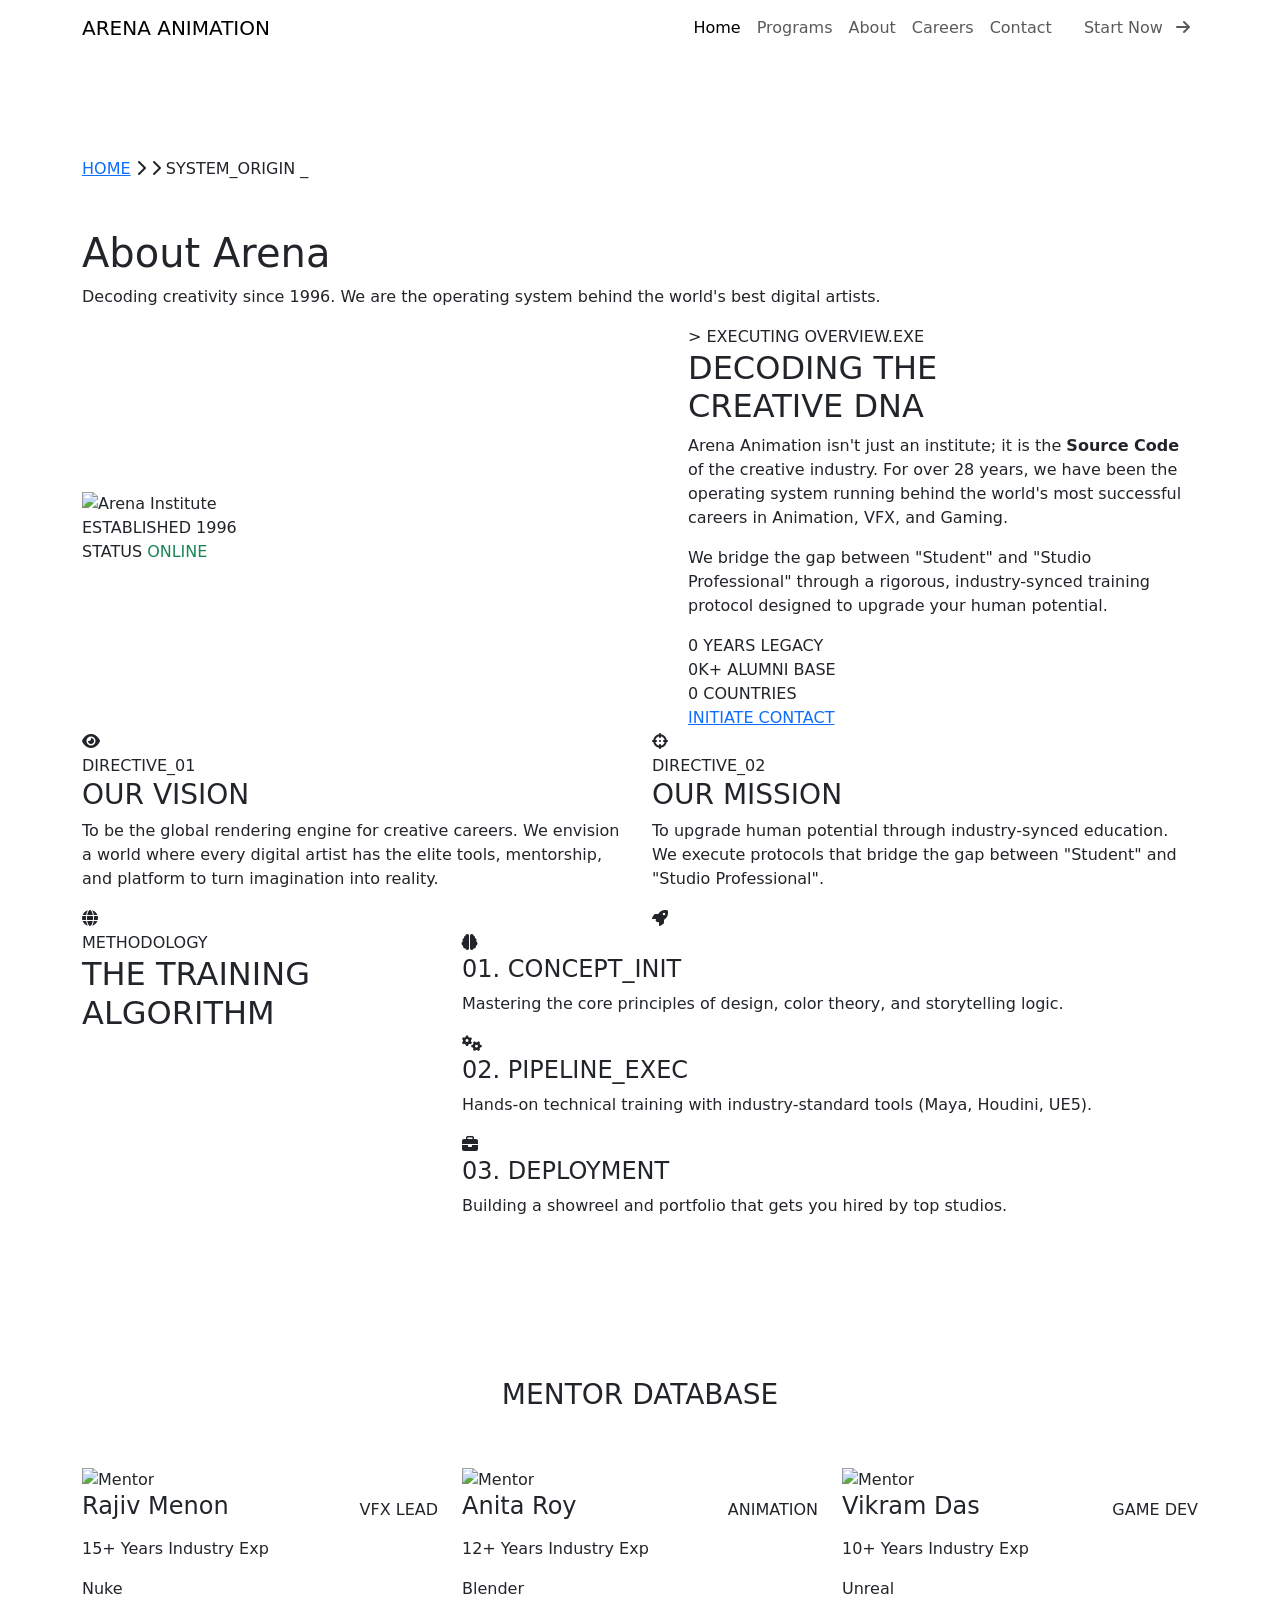
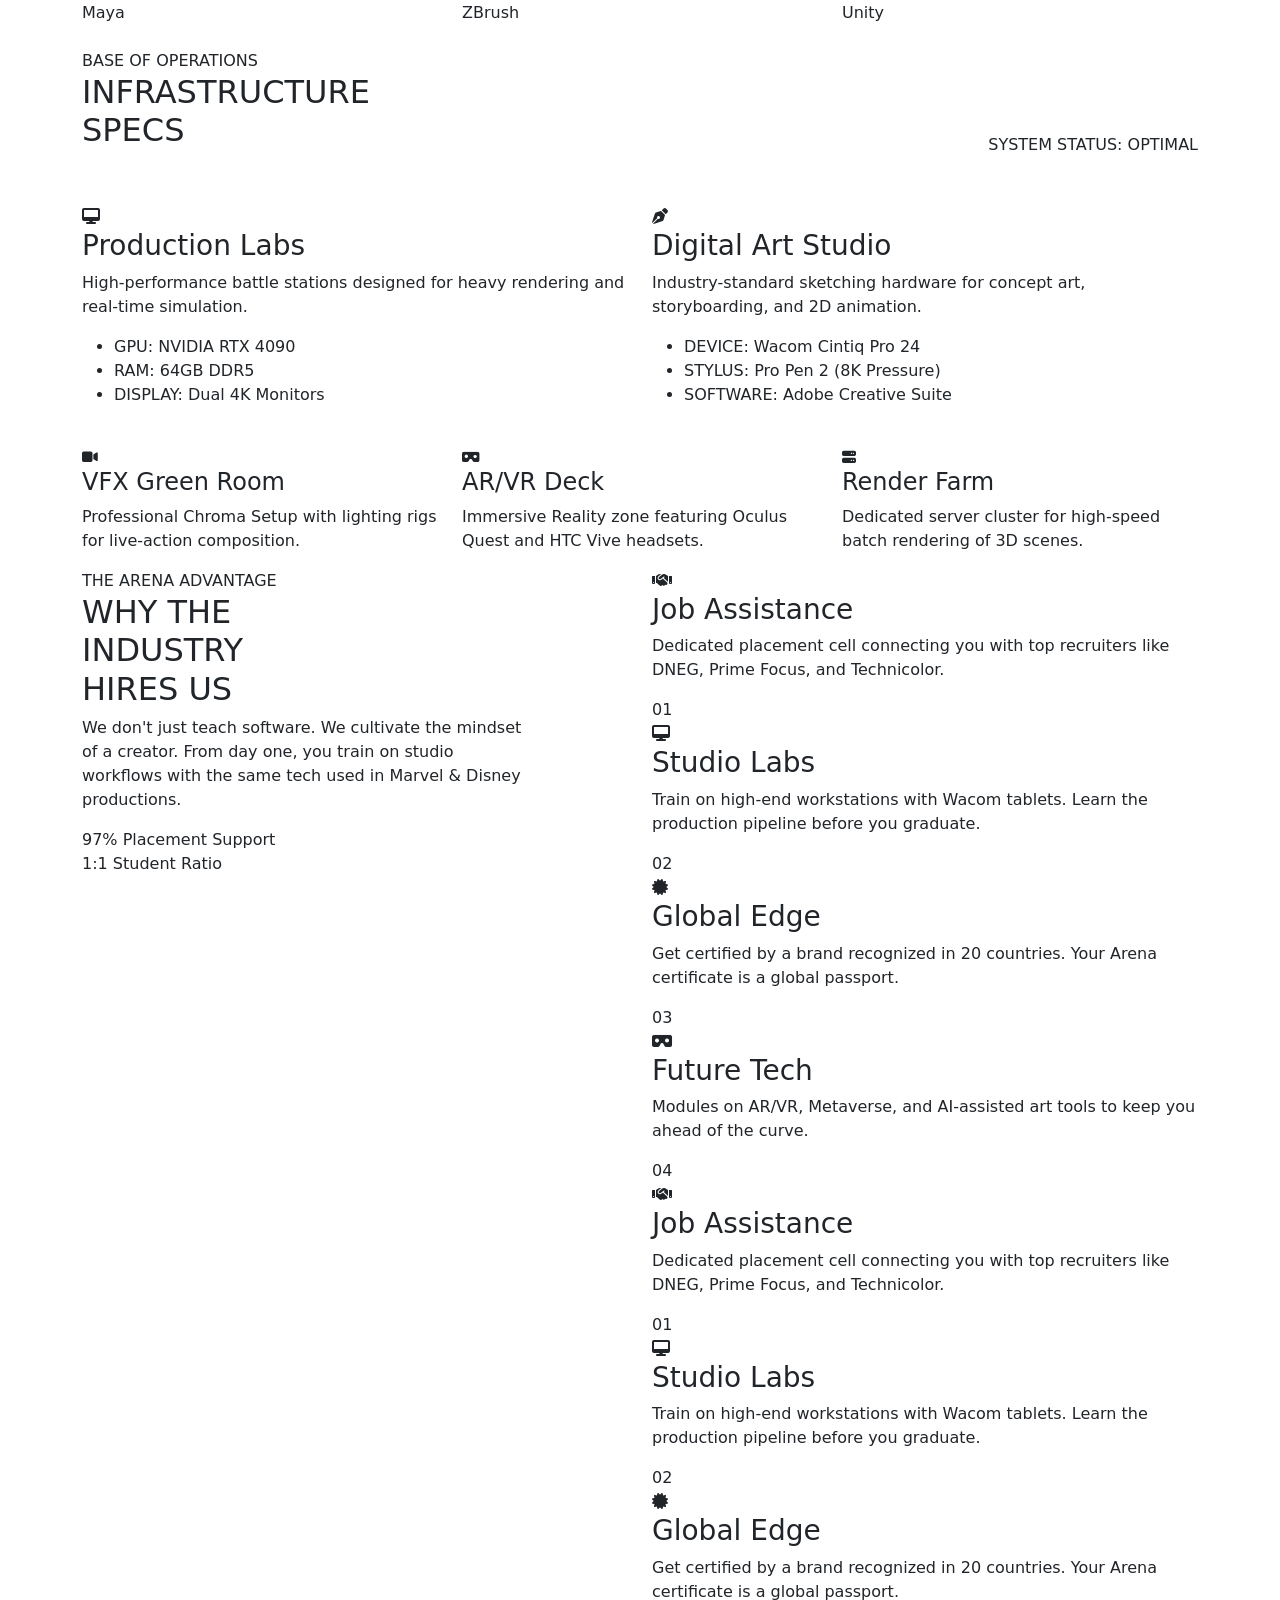
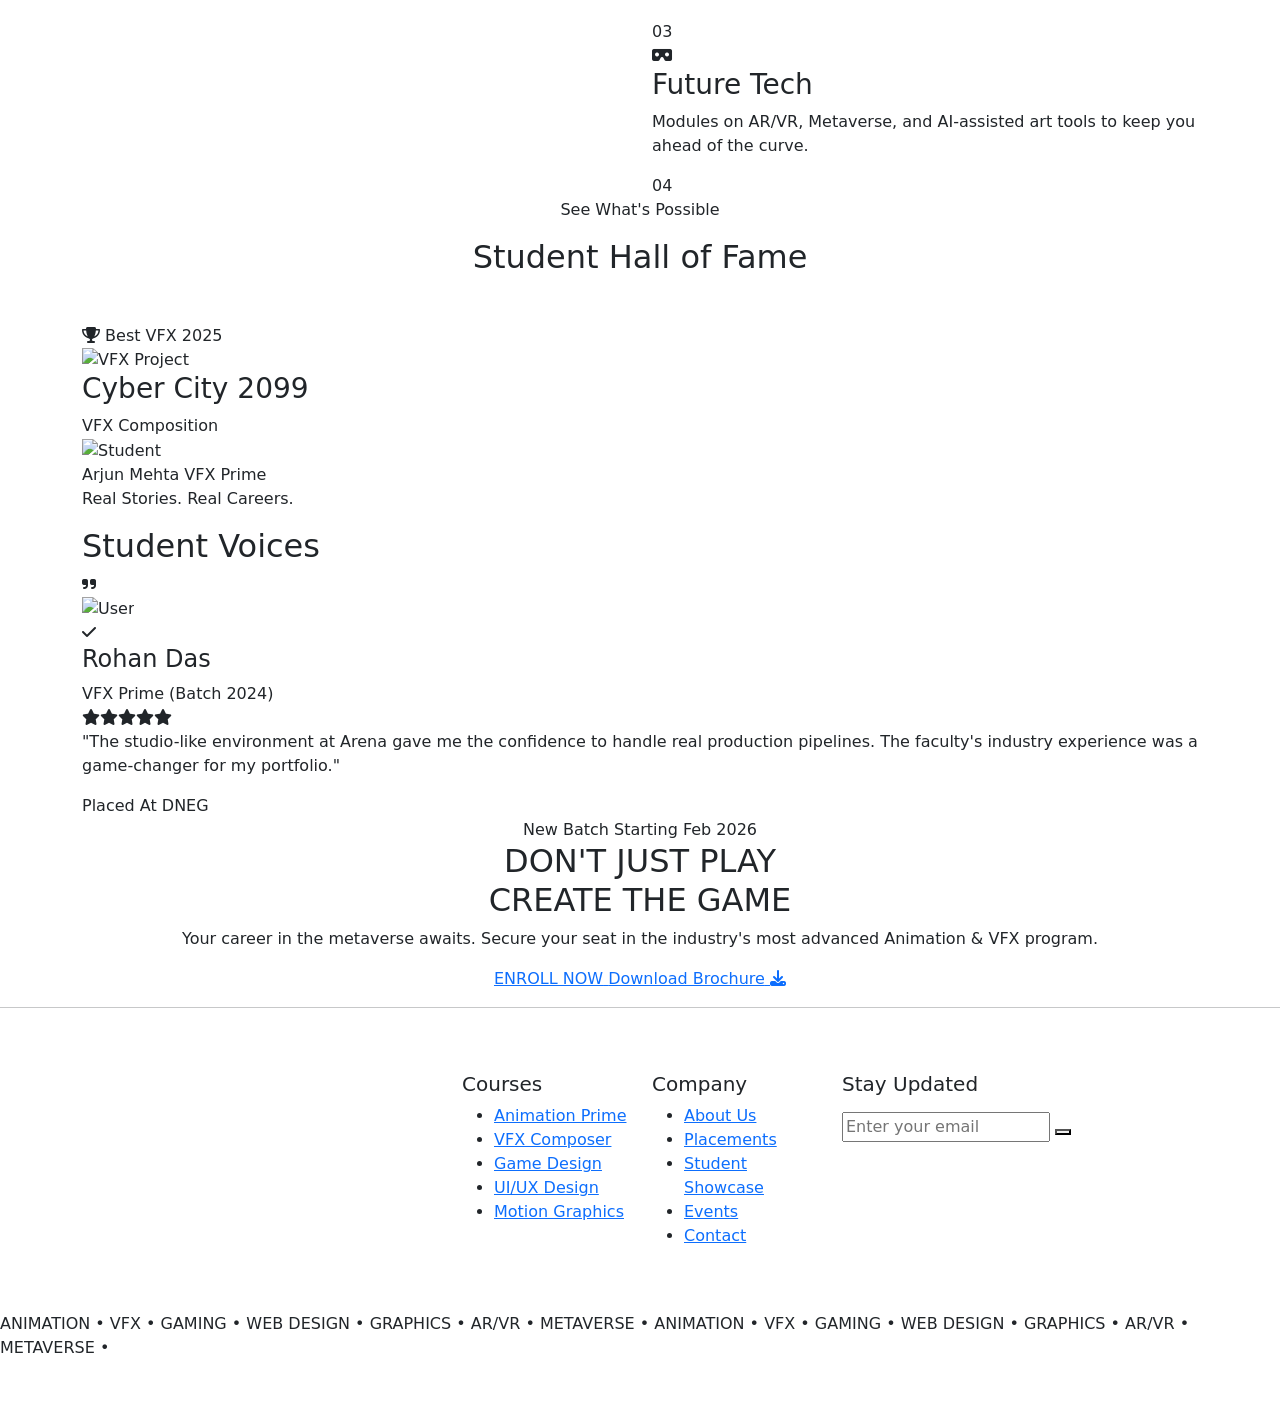
==== about.html @ ad6d91e4 "Initial commit" ====
<!DOCTYPE html>
<html lang="en">

<head>
    <meta charset="UTF-8">
    <meta name="viewport" content="width=device-width, initial-scale=1.0">
    <meta name="description"
        content="Arena Animation - Leading Institute for Animation, VFX, Gaming, Web & Graphics Designing. Transform your creative passion into a successful career.">
    <title>Arena Animation | Enter The Creative Universe</title>

    <!-- Fonts -->
    <link rel="preconnect" href="https://fonts.googleapis.com">
    <link rel="preconnect" href="https://fonts.gstatic.com" crossorigin>
    <link
        href="https://fonts.googleapis.com/css2?family=Orbitron:wght@400;500;600;700;800;900&family=Rajdhani:wght@300;400;500;600;700&display=swap"
        rel="stylesheet">

    <!-- Bootstrap CSS -->
    <link href="https://cdn.jsdelivr.net/npm/bootstrap@5.3.0/dist/css/bootstrap.min.css" rel="stylesheet">

    <!-- Font Awesome -->
    <link rel="stylesheet" href="https://cdnjs.cloudflare.com/ajax/libs/font-awesome/6.4.0/css/all.min.css">

    <!-- Swiper CSS -->
    <link rel="stylesheet" href="https://cdn.jsdelivr.net/npm/swiper@11/swiper-bundle.min.css">

    <!-- Remix Icons -->
    <link href="https://cdn.jsdelivr.net/npm/remixicon@3.5.0/fonts/remixicon.css" rel="stylesheet">

    <!-- Custom CSS -->
    <link rel="stylesheet" href="style.css">
</head>

<body>
    <!-- Custom Cursor -->
    <div class="custom-cursor"></div>
    <div class="cursor-dot"></div>

    <!-- Visual Effects Overlays -->
    <div class="scanlines"></div>
    <div class="vignette"></div>
    <div class="particle-blur-overlay-3"></div>

    <!-- Particle Canvas -->
    <canvas id="particleCanvas"></canvas>

    <!-- Navigation -->
    <nav class="navbar navbar-expand-lg fixed-top">
        <div class="container">
            <a class="navbar-brand d-flex align-items-center" href="#">
                <div class="logo-container">
                    <span class="logo-text">ARENA</span>
                    <span class="logo-accent">ANIMATION</span>
                </div>
            </a>

            <button class="navbar-toggler" type="button" data-bs-toggle="collapse" data-bs-target="#navbarNav"
                aria-controls="navbarNav" aria-expanded="false" aria-label="Toggle navigation">
                <span class="toggler-icon"></span>
            </button>

            <div class="collapse navbar-collapse justify-content-end" id="navbarNav">
                <ul class="navbar-nav align-items-center">
                    <li class="nav-item">
                        <a class="nav-link active" href="#home">Home</a>
                    </li>
                    <li class="nav-item">
                        <a class="nav-link" href="#programs">Programs</a>
                    </li>
                    <li class="nav-item">
                        <a class="nav-link" href="#about">About</a>
                    </li>
                    <li class="nav-item">
                        <a class="nav-link" href="#careers">Careers</a>
                    </li>
                    <li class="nav-item">
                        <a class="nav-link" href="#contact">Contact</a>
                    </li>
                    <li class="nav-item ms-lg-3">
                        <a class="nav-link btn-nav-cta" href="#enroll">
                            <span>Start Now</span>
                            <i class="fas fa-arrow-right ms-2"></i>
                        </a>
                    </li>
                </ul>
            </div>
        </div>
    </nav>

    <!-- Breadcrumb -->
    <section class="cyber-page-header">
        <div class="header-aurora-bg"></div>
        <div class="header-grid-overlay"></div>
        <div class="container position-relative z-2">
            <div class="cyber-breadcrumb mb-5">
                <a href="index.html" class="cb-link">HOME</a>
                <span class="cb-separator"><i class="fas fa-chevron-right"></i></span>
                <span class="cb-separator"><i class="fas fa-chevron-right"></i></span>
                <span class="cb-current">SYSTEM_ORIGIN</span>
                <span class="cb-cursor">_</span>
            </div>
            <h1 class="header-title">About <span class="highlight-glitch" data-text="Arena">Arena</span></h1>
            <p class="header-subtitle">Decoding creativity since 1996. We are the <span class="text-cyan">operating
                    system</span> behind the world's best digital artists.</p>
        </div>
    </section>

    <!-- Overview Section -->
    <section id="about" class="overview-section">
        <div class="overview-bg-grid"></div>

        <div class="container position-relative z-2">
            <div class="row align-items-center">

                <div class="col-lg-6 mb-5 mb-lg-0">
                    <div class="holo-frame">
                        <div class="holo-corner tl"></div>
                        <div class="holo-corner tr"></div>
                        <div class="holo-corner bl"></div>
                        <div class="holo-corner br"></div>

                        <div class="holo-image-container">
                            <img src="https://images.unsplash.com/photo-1516321318423-f06f85e504b3?q=80&w=1000&auto=format&fit=crop"
                                alt="Arena Institute" class="holo-img">
                            <div class="scan-line"></div>
                            <div class="holo-overlay"></div>
                        </div>

                        <div class="data-box float-1">
                            <span class="data-label">ESTABLISHED</span>
                            <span class="data-value">1996</span>
                        </div>
                        <div class="data-box float-2">
                            <span class="data-label">STATUS</span>
                            <span class="data-value text-success">ONLINE</span>
                        </div>
                    </div>
                </div>

                <div class="col-lg-6 ps-lg-5">
                    <div class="overview-content animate-on-scroll">
                        <div class="console-header">
                            <span class="sys-cmd">> EXECUTING OVERVIEW.EXE</span>
                        </div>

                        <h2 class="overview-title">
                            DECODING THE <br>
                            <span class="glitch-text-static" data-text="CREATIVE DNA">CREATIVE DNA</span>
                        </h2>

                        <p class="overview-text">
                            Arena Animation isn't just an institute; it is the <strong>Source Code</strong> of the
                            creative industry. For over 28 years, we have been the operating system running behind the
                            world's most successful careers in Animation, VFX, and Gaming.
                        </p>

                        <p class="overview-text">
                            We bridge the gap between "Student" and "Studio Professional" through a rigorous,
                            industry-synced training protocol designed to upgrade your human potential.
                        </p>

                        <div class="overview-stats">
                            <div class="stat-unit">
                                <span class="stat-num" data-val="28">0</span>
                                <span class="stat-desc">YEARS LEGACY</span>
                            </div>
                            <div class="stat-unit">
                                <span class="stat-num" data-val="450">0</span><span class="stat-k">K+</span>
                                <span class="stat-desc">ALUMNI BASE</span>
                            </div>
                            <div class="stat-unit">
                                <span class="stat-num" data-val="20">0</span>
                                <span class="stat-desc">COUNTRIES</span>
                            </div>
                        </div>

                        <a href="#contact" class="btn-cyber">
                            <span>INITIATE CONTACT</span>
                            <div class="btn-glitch-layer"></div>
                        </a>
                    </div>
                </div>

            </div>
        </div>
    </section>

    <!-- Vision Section -->
    <section class="vm-section">
        <div class="vm-bg-grid"></div>
        <div class="vm-glow-orb"></div>

        <div class="container position-relative z-2">
            <div class="row g-4 justify-content-center">
                
                <div class="col-lg-6">
                    <div class="vm-card vision-card animate-on-scroll">
                        <div class="card-tech-border"></div>
                        <div class="card-corner tl"></div><div class="card-corner tr"></div>
                        <div class="card-corner bl"></div><div class="card-corner br"></div>
                        
                        <div class="vm-icon-box">
                            <i class="fas fa-eye"></i>
                        </div>
                        
                        <div class="vm-content">
                            <span class="vm-tag">DIRECTIVE_01</span>
                            <h3 class="vm-title">OUR VISION</h3>
                            <p class="vm-desc">
                                To be the <span class="text-cyan">global rendering engine</span> for creative careers. We envision a world where every digital artist has the elite tools, mentorship, and platform to turn imagination into reality.
                            </p>
                            <div class="vm-meter">
                                <div class="meter-fill cyan-fill" style="width: 100%"></div>
                            </div>
                        </div>

                        <i class="fas fa-globe vm-bg-icon"></i>
                    </div>
                </div>

                <div class="col-lg-6">
                    <div class="vm-card mission-card animate-on-scroll" style="transition-delay: 0.2s;">
                        <div class="card-tech-border"></div>
                        <div class="card-corner tl"></div><div class="card-corner tr"></div>
                        <div class="card-corner bl"></div><div class="card-corner br"></div>

                        <div class="vm-icon-box">
                            <i class="fas fa-crosshairs"></i>
                        </div>

                        <div class="vm-content">
                            <span class="vm-tag">DIRECTIVE_02</span>
                            <h3 class="vm-title">OUR MISSION</h3>
                            <p class="vm-desc">
                                To upgrade human potential through industry-synced education. We execute protocols that bridge the gap between <span class="text-red">"Student"</span> and <span class="text-red">"Studio Professional"</span>.
                            </p>
                            <div class="vm-meter">
                                <div class="meter-fill red-fill" style="width: 100%"></div>
                            </div>
                        </div>

                        <i class="fas fa-rocket vm-bg-icon"></i>
                    </div>
                </div>

            </div>
        </div>
    </section>

    <!-- Faculty Section -->
    <section class="faculty-section">
        <div class="container">
            
            <div class="row mb-5 pb-5 border-bottom-tech">
                <div class="col-lg-4 mb-4 mb-lg-0">
                    <span class="section-tag">METHODOLOGY</span>
                    <h2 class="faculty-title">THE TRAINING <br> <span class="text-yellow">ALGORITHM</span></h2>
                    <p class="text-white-50 mt-3">
                        We don't rely on standard textbooks. We simulate a live studio environment. Our "trinity" protocol ensures you graduate not just as a student, but as a production-ready professional.
                    </p>
                </div>
                
                <div class="col-lg-8">
                    <div class="training-pipeline">
                        <div class="pipeline-step animate-on-scroll">
                            <div class="step-icon"><i class="fas fa-brain"></i></div>
                            <div class="step-content">
                                <h4>01. CONCEPT_INIT</h4>
                                <p>Mastering the core principles of design, color theory, and storytelling logic.</p>
                            </div>
                        </div>
                        <div class="pipeline-connector"></div>
                        
                        <div class="pipeline-step animate-on-scroll" style="transition-delay: 0.1s;">
                            <div class="step-icon"><i class="fas fa-cogs"></i></div>
                            <div class="step-content">
                                <h4>02. PIPELINE_EXEC</h4>
                                <p>Hands-on technical training with industry-standard tools (Maya, Houdini, UE5).</p>
                            </div>
                        </div>
                        <div class="pipeline-connector"></div>

                        <div class="pipeline-step animate-on-scroll" style="transition-delay: 0.2s;">
                            <div class="step-icon"><i class="fas fa-briefcase"></i></div>
                            <div class="step-content">
                                <h4>03. DEPLOYMENT</h4>
                                <p>Building a showreel and portfolio that gets you hired by top studios.</p>
                            </div>
                        </div>
                    </div>
                </div>
            </div>

            <div class="row pt-5">
                <div class="col-12 text-center mb-5">
                    <h3 class="faculty-subtitle">MENTOR <span class="text-cyan">DATABASE</span></h3>
                </div>

                <div class="col-md-6 col-lg-4 mb-4">
                    <div class="mentor-card animate-on-scroll">
                        <div class="mentor-visual">
                            <img src="https://randomuser.me/api/portraits/men/32.jpg" alt="Mentor" class="mentor-img">
                            <div class="mentor-overlay"></div>
                        </div>
                        <div class="mentor-data">
                            <div class="d-flex justify-content-between align-items-center mb-2">
                                <h4 class="mentor-name">Rajiv Menon</h4>
                                <span class="mentor-class">VFX LEAD</span>
                            </div>
                            <p class="mentor-exp">15+ Years Industry Exp</p>
                            
                            <div class="skill-row">
                                <span>Nuke</span>
                                <div class="skill-bar"><div class="fill" style="width: 95%"></div></div>
                            </div>
                            <div class="skill-row">
                                <span>Maya</span>
                                <div class="skill-bar"><div class="fill" style="width: 85%"></div></div>
                            </div>
                        </div>
                    </div>
                </div>

                <div class="col-md-6 col-lg-4 mb-4">
                    <div class="mentor-card animate-on-scroll" style="transition-delay: 0.1s;">
                        <div class="mentor-visual">
                            <img src="https://randomuser.me/api/portraits/women/44.jpg" alt="Mentor" class="mentor-img">
                            <div class="mentor-overlay"></div>
                        </div>
                        <div class="mentor-data">
                            <div class="d-flex justify-content-between align-items-center mb-2">
                                <h4 class="mentor-name">Anita Roy</h4>
                                <span class="mentor-class">ANIMATION</span>
                            </div>
                            <p class="mentor-exp">12+ Years Industry Exp</p>
                            
                            <div class="skill-row">
                                <span>Blender</span>
                                <div class="skill-bar"><div class="fill" style="width: 90%"></div></div>
                            </div>
                            <div class="skill-row">
                                <span>ZBrush</span>
                                <div class="skill-bar"><div class="fill" style="width: 80%"></div></div>
                            </div>
                        </div>
                    </div>
                </div>

                <div class="col-md-6 col-lg-4 mb-4">
                    <div class="mentor-card animate-on-scroll" style="transition-delay: 0.2s;">
                        <div class="mentor-visual">
                            <img src="https://randomuser.me/api/portraits/men/86.jpg" alt="Mentor" class="mentor-img">
                            <div class="mentor-overlay"></div>
                        </div>
                        <div class="mentor-data">
                            <div class="d-flex justify-content-between align-items-center mb-2">
                                <h4 class="mentor-name">Vikram Das</h4>
                                <span class="mentor-class">GAME DEV</span>
                            </div>
                            <p class="mentor-exp">10+ Years Industry Exp</p>
                            
                            <div class="skill-row">
                                <span>Unreal</span>
                                <div class="skill-bar"><div class="fill" style="width: 92%"></div></div>
                            </div>
                            <div class="skill-row">
                                <span>Unity</span>
                                <div class="skill-bar"><div class="fill" style="width: 88%"></div></div>
                            </div>
                        </div>
                    </div>
                </div>

            </div>
        </div>
    </section>

    <!-- Infrastructure -->
    <section id="infrastructure" class="infra-section">
        <div class="infra-bg-pattern"></div>
        <div class="infra-overlay-gradient"></div>

        <div class="container position-relative z-2">
            
            <div class="row mb-5 align-items-end">
                <div class="col-lg-8">
                    <span class="section-tag">BASE OF OPERATIONS</span>
                    <h2 class="infra-title">
                        INFRASTRUCTURE <br>
                        <span class="text-stroke-cyan">SPECS</span>
                    </h2>
                </div>
                <div class="col-lg-4 text-lg-end">
                    <div class="system-status">
                        <span class="blink-dot"></span>
                        <span class="status-text">SYSTEM STATUS: <span class="text-cyan">OPTIMAL</span></span>
                    </div>
                </div>
            </div>

            <div class="row g-4">
                
                <div class="col-lg-6">
                    <div class="infra-card wide animate-on-scroll">
                        <div class="card-bg-img" style="background-image: url('https://images.unsplash.com/photo-1542751371-adc38448a05e?q=80&w=1000&auto=format&fit=crop');"></div>
                        <div class="infra-content">
                            <div class="icon-hex">
                                <i class="fas fa-desktop"></i>
                            </div>
                            <h3>Production Labs</h3>
                            <p>High-performance battle stations designed for heavy rendering and real-time simulation.</p>
                            
                            <ul class="specs-list">
                                <li><span class="spec-label">GPU:</span> <span class="spec-val">NVIDIA RTX 4090</span></li>
                                <li><span class="spec-label">RAM:</span> <span class="spec-val">64GB DDR5</span></li>
                                <li><span class="spec-label">DISPLAY:</span> <span class="spec-val">Dual 4K Monitors</span></li>
                            </ul>
                        </div>
                        <div class="tech-corner tr"></div>
                        <div class="tech-corner bl"></div>
                    </div>
                </div>

                <div class="col-lg-6">
                    <div class="infra-card wide animate-on-scroll" style="transition-delay: 0.1s;">
                        <div class="card-bg-img" style="background-image: url('https://images.unsplash.com/photo-1563089145-599997674d42?q=80&w=1000&auto=format&fit=crop');"></div>
                        <div class="infra-content">
                            <div class="icon-hex">
                                <i class="fas fa-pen-nib"></i>
                            </div>
                            <h3>Digital Art Studio</h3>
                            <p>Industry-standard sketching hardware for concept art, storyboarding, and 2D animation.</p>
                            
                            <ul class="specs-list">
                                <li><span class="spec-label">DEVICE:</span> <span class="spec-val">Wacom Cintiq Pro 24</span></li>
                                <li><span class="spec-label">STYLUS:</span> <span class="spec-val">Pro Pen 2 (8K Pressure)</span></li>
                                <li><span class="spec-label">SOFTWARE:</span> <span class="spec-val">Adobe Creative Suite</span></li>
                            </ul>
                        </div>
                        <div class="tech-corner tr"></div>
                        <div class="tech-corner bl"></div>
                    </div>
                </div>

                <div class="col-md-4">
                    <div class="infra-card tall animate-on-scroll" style="transition-delay: 0.2s;">
                        <div class="card-bg-img" style="background-image: url('https://images.unsplash.com/photo-1593642702821-c8da6771f0c6?q=80&w=1000&auto=format&fit=crop');"></div>
                        <div class="infra-content">
                            <div class="icon-hex small">
                                <i class="fas fa-video"></i>
                            </div>
                            <h4>VFX Green Room</h4>
                            <p class="small-desc">Professional Chroma Setup with lighting rigs for live-action composition.</p>
                        </div>
                        <div class="hover-scanline"></div>
                    </div>
                </div>

                <div class="col-md-4">
                    <div class="infra-card tall animate-on-scroll" style="transition-delay: 0.3s;">
                        <div class="card-bg-img" style="background-image: url('https://images.unsplash.com/photo-1626379953822-baec19c3accd?q=80&w=1000&auto=format&fit=crop');"></div>
                        <div class="infra-content">
                            <div class="icon-hex small">
                                <i class="fas fa-vr-cardboard"></i>
                            </div>
                            <h4>AR/VR Deck</h4>
                            <p class="small-desc">Immersive Reality zone featuring Oculus Quest and HTC Vive headsets.</p>
                        </div>
                        <div class="hover-scanline"></div>
                    </div>
                </div>

                <div class="col-md-4">
                    <div class="infra-card tall animate-on-scroll" style="transition-delay: 0.4s;">
                        <div class="card-bg-img" style="background-image: url('https://images.unsplash.com/photo-1558494949-efc5e66cdc2f?q=80&w=1000&auto=format&fit=crop');"></div>
                        <div class="infra-content">
                            <div class="icon-hex small">
                                <i class="fas fa-server"></i>
                            </div>
                            <h4>Render Farm</h4>
                            <p class="small-desc">Dedicated server cluster for high-speed batch rendering of 3D scenes.</p>
                        </div>
                        <div class="hover-scanline"></div>
                    </div>
                </div>

            </div>
        </div>
    </section>

    <!-- Why Choose area Section -->
    <section id="why-us" class="why-section">
        <div class="why-bg-glow"></div>

        <div class="container">
            <div class="row">

                <div class="col-lg-5 col-md-12 relative-wrapper">
                    <div class="animate-on-scroll">
                        <div class="section-tag-wrapper">
                            <span class="section-tag-line"></span>
                            <span class="section-tag-text">THE ARENA ADVANTAGE</span>
                        </div>

                        <h2 class="why-title">
                            WHY THE <br>
                            <span class="gradient-text">INDUSTRY</span> <br>
                            HIRES US
                        </h2>

                        <p class="why-desc">
                            We don't just teach software. We cultivate the mindset of a creator.
                            From day one, you train on studio workflows with the same tech used in
                            <span class="highlight-text">Marvel</span> & <span class="highlight-text">Disney</span>
                            productions.
                        </p>

                        <div class="why-stats">
                            <div class="mini-stat">
                                <span class="ms-num">97%</span>
                                <span class="ms-label">Placement Support</span>
                            </div>
                            <div class="mini-stat">
                                <span class="ms-num">1:1</span>
                                <span class="ms-label">Student Ratio</span>
                            </div>
                        </div>
                    </div>
                </div>

                <div class="col-lg-6 offset-lg-1 col-md-12">
                    <div class="features-grid">

                        <div class="feature-card animate-on-scroll">
                            <div class="card-glow-effect"></div>
                            <div class="card-border-line"></div>
                            <div class="f-card-content">
                                <div class="f-icon-box">
                                    <i class="fas fa-handshake"></i>
                                </div>
                                <div class="f-text">
                                    <h3>Job Assistance</h3>
                                    <p>Dedicated placement cell connecting you with top recruiters like DNEG, Prime
                                        Focus, and Technicolor.</p>
                                </div>
                                <span class="f-number">01</span>
                            </div>
                        </div>

                        <div class="feature-card animate-on-scroll" style="transition-delay: 0.1s;">
                            <div class="card-glow-effect"></div>
                            <div class="card-border-line"></div>
                            <div class="f-card-content">
                                <div class="f-icon-box">
                                    <i class="fas fa-desktop"></i>
                                </div>
                                <div class="f-text">
                                    <h3>Studio Labs</h3>
                                    <p>Train on high-end workstations with Wacom tablets. Learn the production pipeline
                                        before you graduate.</p>
                                </div>
                                <span class="f-number">02</span>
                            </div>
                        </div>

                        <div class="feature-card animate-on-scroll" style="transition-delay: 0.2s;">
                            <div class="card-glow-effect"></div>
                            <div class="card-border-line"></div>
                            <div class="f-card-content">
                                <div class="f-icon-box">
                                    <i class="fas fa-certificate"></i>
                                </div>
                                <div class="f-text">
                                    <h3>Global Edge</h3>
                                    <p>Get certified by a brand recognized in 20 countries. Your Arena certificate is a
                                        global passport.</p>
                                </div>
                                <span class="f-number">03</span>
                            </div>
                        </div>

                        <div class="feature-card animate-on-scroll" style="transition-delay: 0.3s;">
                            <div class="card-glow-effect"></div>
                            <div class="card-border-line"></div>
                            <div class="f-card-content">
                                <div class="f-icon-box">
                                    <i class="fas fa-vr-cardboard"></i>
                                </div>
                                <div class="f-text">
                                    <h3>Future Tech</h3>
                                    <p>Modules on AR/VR, Metaverse, and AI-assisted art tools to keep you ahead of the
                                        curve.</p>
                                </div>
                                <span class="f-number">04</span>
                            </div>
                        </div>
                        <div class="feature-card animate-on-scroll">
                            <div class="card-glow-effect"></div>
                            <div class="card-border-line"></div>
                            <div class="f-card-content">
                                <div class="f-icon-box">
                                    <i class="fas fa-handshake"></i>
                                </div>
                                <div class="f-text">
                                    <h3>Job Assistance</h3>
                                    <p>Dedicated placement cell connecting you with top recruiters like DNEG, Prime
                                        Focus, and Technicolor.</p>
                                </div>
                                <span class="f-number">01</span>
                            </div>
                        </div>

                        <div class="feature-card animate-on-scroll" style="transition-delay: 0.1s;">
                            <div class="card-glow-effect"></div>
                            <div class="card-border-line"></div>
                            <div class="f-card-content">
                                <div class="f-icon-box">
                                    <i class="fas fa-desktop"></i>
                                </div>
                                <div class="f-text">
                                    <h3>Studio Labs</h3>
                                    <p>Train on high-end workstations with Wacom tablets. Learn the production pipeline
                                        before you graduate.</p>
                                </div>
                                <span class="f-number">02</span>
                            </div>
                        </div>

                        <div class="feature-card animate-on-scroll" style="transition-delay: 0.2s;">
                            <div class="card-glow-effect"></div>
                            <div class="card-border-line"></div>
                            <div class="f-card-content">
                                <div class="f-icon-box">
                                    <i class="fas fa-certificate"></i>
                                </div>
                                <div class="f-text">
                                    <h3>Global Edge</h3>
                                    <p>Get certified by a brand recognized in 20 countries. Your Arena certificate is a
                                        global passport.</p>
                                </div>
                                <span class="f-number">03</span>
                            </div>
                        </div>

                        <div class="feature-card animate-on-scroll" style="transition-delay: 0.3s;">
                            <div class="card-glow-effect"></div>
                            <div class="card-border-line"></div>
                            <div class="f-card-content">
                                <div class="f-icon-box">
                                    <i class="fas fa-vr-cardboard"></i>
                                </div>
                                <div class="f-text">
                                    <h3>Future Tech</h3>
                                    <p>Modules on AR/VR, Metaverse, and AI-assisted art tools to keep you ahead of the
                                        curve.</p>
                                </div>
                                <span class="f-number">04</span>
                            </div>
                        </div>

                    </div>
                </div>

            </div>
        </div>
    </section>

    <!-- Student Showcase Section -->
    <section id="student-showcase" class="showcase-section">
        <div class="showcase-bg-grid"></div>

        <div class="container">
            
            <div class="section-header text-center mb-5">
                <p class="showcase-subtitle">See What's Possible</p>
                <h2 class="showcase-title">
                    Student <span class="highlight-stroke">Hall of Fame</span>
                </h2>
            </div>

            <div class="swiper showcase-swiper">
                <div class="swiper-wrapper">

                    <div class="swiper-slide">
                        <div class="work-card">
                            <div class="award-badge">
                                <i class="fas fa-trophy"></i>
                                <span>Best VFX 2025</span>
                            </div>
                            
                            <div class="work-image-box">
                                <img src="https://images.unsplash.com/photo-1535905557558-afc4877a26fc?q=80&w=1000&auto=format&fit=crop" alt="VFX Project">
                                <a href="#" class="view-btn-overlay"></a>
                            </div>

                            <div class="work-content">
                                <div>
                                    <h3 class="project-title">Cyber City 2099</h3>
                                    <span class="project-cat">VFX Composition</span>
                                </div>
                                <div class="student-info">
                                    <img src="https://randomuser.me/api/portraits/men/32.jpg" class="student-avatar" alt="Student">
                                    <div class="student-details">
                                        <span class="student-name">Arjun Mehta</span>
                                        <span class="student-course">VFX Prime</span>
                                    </div>
                                </div>
                            </div>
                        </div>
                    </div>

                    <div class="swiper-slide">
                        <div class="work-card">
                            <div class="award-badge cyan-badge">
                                <i class="fas fa-star"></i>
                                <span>Editor's Choice</span>
                            </div>
                            
                            <div class="work-image-box">
                                <img src="https://images.unsplash.com/photo-1616499370260-485b3e5ed653?q=80&w=1000&auto=format&fit=crop" alt="3D Character">
                                <a href="#" class="view-btn-overlay"></a>
                            </div>

                            <div class="work-content">
                                <div>
                                    <h3 class="project-title">Mecha Guardian</h3>
                                    <span class="project-cat" style="color: #00f0ff;">3D Character Design</span>
                                </div>
                                <div class="student-info">
                                    <img src="https://randomuser.me/api/portraits/women/44.jpg" class="student-avatar" alt="Student">
                                    <div class="student-details">
                                        <span class="student-name">Sarah Khan</span>
                                        <span class="student-course">Animation Prime</span>
                                    </div>
                                </div>
                            </div>
                        </div>
                    </div>

                    <div class="swiper-slide">
                        <div class="work-card">
                            <div class="award-badge purple-badge">
                                <i class="fas fa-gamepad"></i>
                                <span>Best Gameplay</span>
                            </div>

                            <div class="work-image-box">
                                <img src="https://images.unsplash.com/photo-1542751371-adc38448a05e?q=80&w=1000&auto=format&fit=crop" alt="Game Level">
                                <a href="#" class="view-btn-overlay"></a>
                            </div>

                            <div class="work-content">
                                <div>
                                    <h3 class="project-title">Lost Horizon</h3>
                                    <span class="project-cat" style="color: #8338ec;">Level Design (UE5)</span>
                                </div>
                                <div class="student-info">
                                    <img src="https://randomuser.me/api/portraits/women/65.jpg" class="student-avatar" alt="Student">
                                    <div class="student-details">
                                        <span class="student-name">Priya Singh</span>
                                        <span class="student-course">Gaming AR/VR</span>
                                    </div>
                                </div>
                            </div>
                        </div>
                    </div>
                    
                    <div class="swiper-slide">
                        <div class="work-card">
                            <div class="work-image-box">
                                <img src="https://images.unsplash.com/photo-1550745165-9bc0b252726f?q=80&w=1000&auto=format&fit=crop" alt="Motion Graphics">
                                <a href="#" class="view-btn-overlay"></a>
                            </div>

                            <div class="work-content">
                                <div>
                                    <h3 class="project-title">Retro Wave</h3>
                                    <span class="project-cat">Motion Graphics</span>
                                </div>
                                <div class="student-info">
                                    <img src="https://randomuser.me/api/portraits/men/86.jpg" class="student-avatar" alt="Student">
                                    <div class="student-details">
                                        <span class="student-name">Vikram Das</span>
                                        <span class="student-course">VFX Composer</span>
                                    </div>
                                </div>
                            </div>
                        </div>
                    </div>
                    <div class="swiper-slide">
                        <div class="work-card">
                            <div class="award-badge">
                                <i class="fas fa-trophy"></i>
                                <span>Best VFX 2025</span>
                            </div>
                            
                            <div class="work-image-box">
                                <img src="https://images.unsplash.com/photo-1535905557558-afc4877a26fc?q=80&w=1000&auto=format&fit=crop" alt="VFX Project">
                                <a href="#" class="view-btn-overlay"></a>
                            </div>

                            <div class="work-content">
                                <div>
                                    <h3 class="project-title">Cyber City 2099</h3>
                                    <span class="project-cat">VFX Composition</span>
                                </div>
                                <div class="student-info">
                                    <img src="https://randomuser.me/api/portraits/men/32.jpg" class="student-avatar" alt="Student">
                                    <div class="student-details">
                                        <span class="student-name">Arjun Mehta</span>
                                        <span class="student-course">VFX Prime</span>
                                    </div>
                                </div>
                            </div>
                        </div>
                    </div>

                    <div class="swiper-slide">
                        <div class="work-card">
                            <div class="award-badge cyan-badge">
                                <i class="fas fa-star"></i>
                                <span>Editor's Choice</span>
                            </div>
                            
                            <div class="work-image-box">
                                <img src="https://images.unsplash.com/photo-1616499370260-485b3e5ed653?q=80&w=1000&auto=format&fit=crop" alt="3D Character">
                                <a href="#" class="view-btn-overlay"></a>
                            </div>

                            <div class="work-content">
                                <div>
                                    <h3 class="project-title">Mecha Guardian</h3>
                                    <span class="project-cat" style="color: #00f0ff;">3D Character Design</span>
                                </div>
                                <div class="student-info">
                                    <img src="https://randomuser.me/api/portraits/women/44.jpg" class="student-avatar" alt="Student">
                                    <div class="student-details">
                                        <span class="student-name">Sarah Khan</span>
                                        <span class="student-course">Animation Prime</span>
                                    </div>
                                </div>
                            </div>
                        </div>
                    </div>

                    <div class="swiper-slide">
                        <div class="work-card">
                            <div class="award-badge purple-badge">
                                <i class="fas fa-gamepad"></i>
                                <span>Best Gameplay</span>
                            </div>

                            <div class="work-image-box">
                                <img src="https://images.unsplash.com/photo-1542751371-adc38448a05e?q=80&w=1000&auto=format&fit=crop" alt="Game Level">
                                <a href="#" class="view-btn-overlay"></a>
                            </div>

                            <div class="work-content">
                                <div>
                                    <h3 class="project-title">Lost Horizon</h3>
                                    <span class="project-cat" style="color: #8338ec;">Level Design (UE5)</span>
                                </div>
                                <div class="student-info">
                                    <img src="https://randomuser.me/api/portraits/women/65.jpg" class="student-avatar" alt="Student">
                                    <div class="student-details">
                                        <span class="student-name">Priya Singh</span>
                                        <span class="student-course">Gaming AR/VR</span>
                                    </div>
                                </div>
                            </div>
                        </div>
                    </div>
                    
                    <div class="swiper-slide">
                        <div class="work-card">
                            <div class="work-image-box">
                                <img src="https://images.unsplash.com/photo-1550745165-9bc0b252726f?q=80&w=1000&auto=format&fit=crop" alt="Motion Graphics">
                                <a href="#" class="view-btn-overlay"></a>
                            </div>

                            <div class="work-content">
                                <div>
                                    <h3 class="project-title">Retro Wave</h3>
                                    <span class="project-cat">Motion Graphics</span>
                                </div>
                                <div class="student-info">
                                    <img src="https://randomuser.me/api/portraits/men/86.jpg" class="student-avatar" alt="Student">
                                    <div class="student-details">
                                        <span class="student-name">Vikram Das</span>
                                        <span class="student-course">VFX Composer</span>
                                    </div>
                                </div>
                            </div>
                        </div>
                    </div>

                </div>
                <div class="swiper-pagination"></div>
            </div>
        </div>
    </section>

    <!-- Testimonial Section -->
    <section class="testimonial-section">
        <div class="tech-pattern-bg"></div>

        <div class="container">
            <div class="section-header">
                <p class="testi-subtitle">Real Stories. Real Careers.</p>
                <h2 class="testi-title">
                    Student <span class="gradient-text">Voices</span>
                </h2>
            </div>

            <div class="swiper testimonial-swiper">
                <div class="swiper-wrapper">

                    <div class="swiper-slide">
                        <div class="testi-card">
                            <div class="card-accent-line" style="background: linear-gradient(90deg, #00f0ff, #0044ff);"></div>
                            <div class="bg-quote-icon"><i class="fas fa-quote-right"></i></div>
                            
                            <div class="testi-header">
                                <div class="user-avatar-box">
                                    <img src="https://randomuser.me/api/portraits/men/45.jpg" class="user-avatar" alt="User">
                                    <div class="verified-badge"><i class="fas fa-check"></i></div>
                                </div>
                                <div class="user-info">
                                    <h4>Rohan Das</h4>
                                    <span>VFX Prime (Batch 2024)</span>
                                </div>
                            </div>

                            <div class="testi-body">
                                <div class="star-rating">
                                    <i class="fas fa-star"></i><i class="fas fa-star"></i><i class="fas fa-star"></i><i class="fas fa-star"></i><i class="fas fa-star"></i>
                                </div>
                                <p class="testi-text">
                                    "The studio-like environment at Arena gave me the confidence to handle real production pipelines. The faculty's industry experience was a game-changer for my portfolio."
                                </p>
                            </div>

                            <div class="testi-footer">
                                <span class="placed-label">Placed At</span>
                                <span class="company-badge dneg">DNEG</span>
                            </div>
                        </div>
                    </div>

                    <div class="swiper-slide">
                        <div class="testi-card">
                            <div class="card-accent-line" style="background: linear-gradient(90deg, #FFE01A, #ff8800);"></div>
                            <div class="bg-quote-icon"><i class="fas fa-quote-right"></i></div>
                            
                            <div class="testi-header">
                                <div class="user-avatar-box">
                                    <img src="https://randomuser.me/api/portraits/women/63.jpg" class="user-avatar" alt="User">
                                    <div class="verified-badge"><i class="fas fa-check"></i></div>
                                </div>
                                <div class="user-info">
                                    <h4>Priya Sharma</h4>
                                    <span>Animation Prime</span>
                                </div>
                            </div>

                            <div class="testi-body">
                                <div class="star-rating">
                                    <i class="fas fa-star"></i><i class="fas fa-star"></i><i class="fas fa-star"></i><i class="fas fa-star"></i><i class="fas fa-star-half-alt"></i>
                                </div>
                                <p class="testi-text">
                                    "From sketching to rigging 3D characters, the journey was intense but rewarding. The placement cell helped me land my dream job right after my final project."
                                </p>
                            </div>

                            <div class="testi-footer">
                                <span class="placed-label">Placed At</span>
                                <span class="company-badge mpc">MPC</span>
                            </div>
                        </div>
                    </div>

                    <div class="swiper-slide">
                        <div class="testi-card">
                            <div class="card-accent-line" style="background: linear-gradient(90deg, #DF3131, #800000);"></div>
                            <div class="bg-quote-icon"><i class="fas fa-quote-right"></i></div>
                            
                            <div class="testi-header">
                                <div class="user-avatar-box">
                                    <img src="https://randomuser.me/api/portraits/men/22.jpg" class="user-avatar" alt="User">
                                    <div class="verified-badge"><i class="fas fa-check"></i></div>
                                </div>
                                <div class="user-info">
                                    <h4>Amit Verma</h4>
                                    <span>Gaming AR/VR</span>
                                </div>
                            </div>

                            <div class="testi-body">
                                <div class="star-rating">
                                    <i class="fas fa-star"></i><i class="fas fa-star"></i><i class="fas fa-star"></i><i class="fas fa-star"></i><i class="fas fa-star"></i>
                                </div>
                                <p class="testi-text">
                                    "Learning Unreal Engine 5 here put me miles ahead of others. The hands-on labs and VR testing kits allowed me to build a fully playable game level."
                                </p>
                            </div>

                            <div class="testi-footer">
                                <span class="placed-label">Placed At</span>
                                <span class="company-badge tech">Technicolor</span>
                            </div>
                        </div>
                    </div>

                    <div class="swiper-slide">
                        <div class="testi-card">
                            <div class="card-accent-line" style="background: linear-gradient(90deg, #8338ec, #ff006e);"></div>
                            <div class="bg-quote-icon"><i class="fas fa-quote-right"></i></div>
                            
                            <div class="testi-header">
                                <div class="user-avatar-box">
                                    <img src="https://randomuser.me/api/portraits/women/12.jpg" class="user-avatar" alt="User">
                                    <div class="verified-badge"><i class="fas fa-check"></i></div>
                                </div>
                                <div class="user-info">
                                    <h4>Sneha Roy</h4>
                                    <span>Graphics & Web</span>
                                </div>
                            </div>

                            <div class="testi-body">
                                <div class="star-rating">
                                    <i class="fas fa-star"></i><i class="fas fa-star"></i><i class="fas fa-star"></i><i class="fas fa-star"></i><i class="fas fa-star"></i>
                                </div>
                                <p class="testi-text">
                                    "I learned not just tools but design thinking. The portfolio development sessions were crucial in helping me secure a position at a top digital agency."
                                </p>
                            </div>

                            <div class="testi-footer">
                                <span class="placed-label">Placed At</span>
                                <span class="company-badge dneg">Ogilvy</span>
                            </div>
                        </div>
                    </div>

                </div>
                <div class="swiper-pagination"></div>
            </div>
        </div>
    </section>

    <!-- CTA Section -->
    <section class="portal-cta-section">
        <div class="portal-grid-floor"></div>
        <div class="portal-overlay-vignette"></div>

        <div class="container position-relative z-2">
            <div class="row justify-content-center">
                <div class="col-lg-10 text-center">
                    
                    <div class="cta-badge-wrapper">
                        <span class="cta-badge">New Batch Starting Feb 2026</span>
                    </div>

                    <h2 class="portal-title">
                        <span class="outline-layer">DON'T JUST PLAY</span>
                        <br>
                        <span class="solid-layer glitch-effect" data-text="CREATE THE GAME">CREATE THE GAME</span>
                    </h2>

                    <p class="portal-desc">
                        Your career in the metaverse awaits. Secure your seat in the industry's most advanced Animation & VFX program.
                    </p>

                    <div class="portal-actions">
                        <a href="#enroll" class="btn-cyber-glitch">
                            <span class="btn-text">ENROLL NOW</span>
                            <span class="btn-shards"></span>
                        </a>
                        <a href="#" class="btn-link-simple">
                            <span>Download Brochure</span>
                            <i class="fas fa-download"></i>
                        </a>
                    </div>

                </div>
            </div>
        </div>
    </section>



    <!-- Footer Section -->
    <footer class="footer-section">


        <hr class="footer-divider">

        <div class="container py-5">
            <div class="row gy-5">
                <div class="col-lg-4 col-md-12">
                    <div class="footer-brand">
                        <img src="assets/logo.png" alt="Arena" class="footer-logo"
                            onerror="this.style.display='none'; this.parentElement.insertAdjacentHTML('afterbegin', '<h3 class=\'text-white fw-bold\'>ARENA</h3>')">
                        <p class="mt-4 text-white-50" style="max-width: 300px;">
                            Asia's leader in Animation, VFX, and Gaming education. Turning creative passion into
                            professional careers since 1996.
                        </p>
                        <div class="social-links mt-4">
                            <a href="#" class="social-btn"><i class="ri-instagram-line"></i></a>
                            <a href="#" class="social-btn"><i class="ri-linkedin-fill"></i></a>
                            <a href="#" class="social-btn"><i class="ri-youtube-fill"></i></a>
                            <a href="#" class="social-btn"><i class="ri-behance-fill"></i></a>
                        </div>
                    </div>
                </div>

                <div class="col-lg-2 col-md-4 col-6">
                    <h5 class="footer-heading">Courses</h5>
                    <ul class="footer-links">
                        <li><a href="#">Animation Prime</a></li>
                        <li><a href="#">VFX Composer</a></li>
                        <li><a href="#">Game Design</a></li>
                        <li><a href="#">UI/UX Design</a></li>
                        <li><a href="#">Motion Graphics</a></li>
                    </ul>
                </div>

                <div class="col-lg-2 col-md-4 col-6">
                    <h5 class="footer-heading">Company</h5>
                    <ul class="footer-links">
                        <li><a href="#">About Us</a></li>
                        <li><a href="#">Placements</a></li>
                        <li><a href="#">Student Showcase</a></li>
                        <li><a href="#">Events</a></li>
                        <li><a href="#">Contact</a></li>
                    </ul>
                </div>

                <div class="col-lg-4 col-md-4">
                    <h5 class="footer-heading">Stay Updated</h5>
                    <div class="newsletter-box mt-3">
                        <input type="email" placeholder="Enter your email">
                        <button><i class="ri-arrow-right-line"></i></button>
                    </div>
                    <div class="contact-info mt-4">
                        <div class="d-flex align-items-center gap-3 mb-2">
                            <i class="ri-map-pin-line text-accent"></i>
                            <span class="text-white-50">Mumbai, India</span>
                        </div>
                        <div class="d-flex align-items-center gap-3">
                            <i class="ri-phone-line text-accent"></i>
                            <span class="text-white-50">+91 1800-209-1444</span>
                        </div>
                    </div>
                </div>
            </div>
        </div>

        <div class="footer-ticker">
            <div class="ticker-track">
                <span>ANIMATION • VFX • GAMING • WEB DESIGN • GRAPHICS • AR/VR • METAVERSE • </span>
                <span>ANIMATION • VFX • GAMING • WEB DESIGN • GRAPHICS • AR/VR • METAVERSE • </span>
            </div>
        </div>

        <div class="footer-bottom text-center py-3">
            <p class="mb-0 text-white-50 small">&copy; 2026 Arena Animation. All Rights Reserved.</p>
        </div>
    </footer>

    <!-- Scripts -->
    <script src="https://cdnjs.cloudflare.com/ajax/libs/three.js/r128/three.min.js"></script>
    <script src="https://cdnjs.cloudflare.com/ajax/libs/gsap/3.12.2/gsap.min.js"></script>
    <script src="https://cdnjs.cloudflare.com/ajax/libs/gsap/3.12.2/ScrollTrigger.min.js"></script>
    <script src="https://cdn.jsdelivr.net/npm/swiper@11/swiper-bundle.min.js"></script>
    <script src="https://unpkg.com/lenis@1.1.20/dist/lenis.min.js"></script>
    <script src="https://cdn.jsdelivr.net/npm/bootstrap@5.3.0/dist/js/bootstrap.bundle.min.js"></script>
    <script src="script.js"></script>
    <script>

    </script>
</body>

</html>
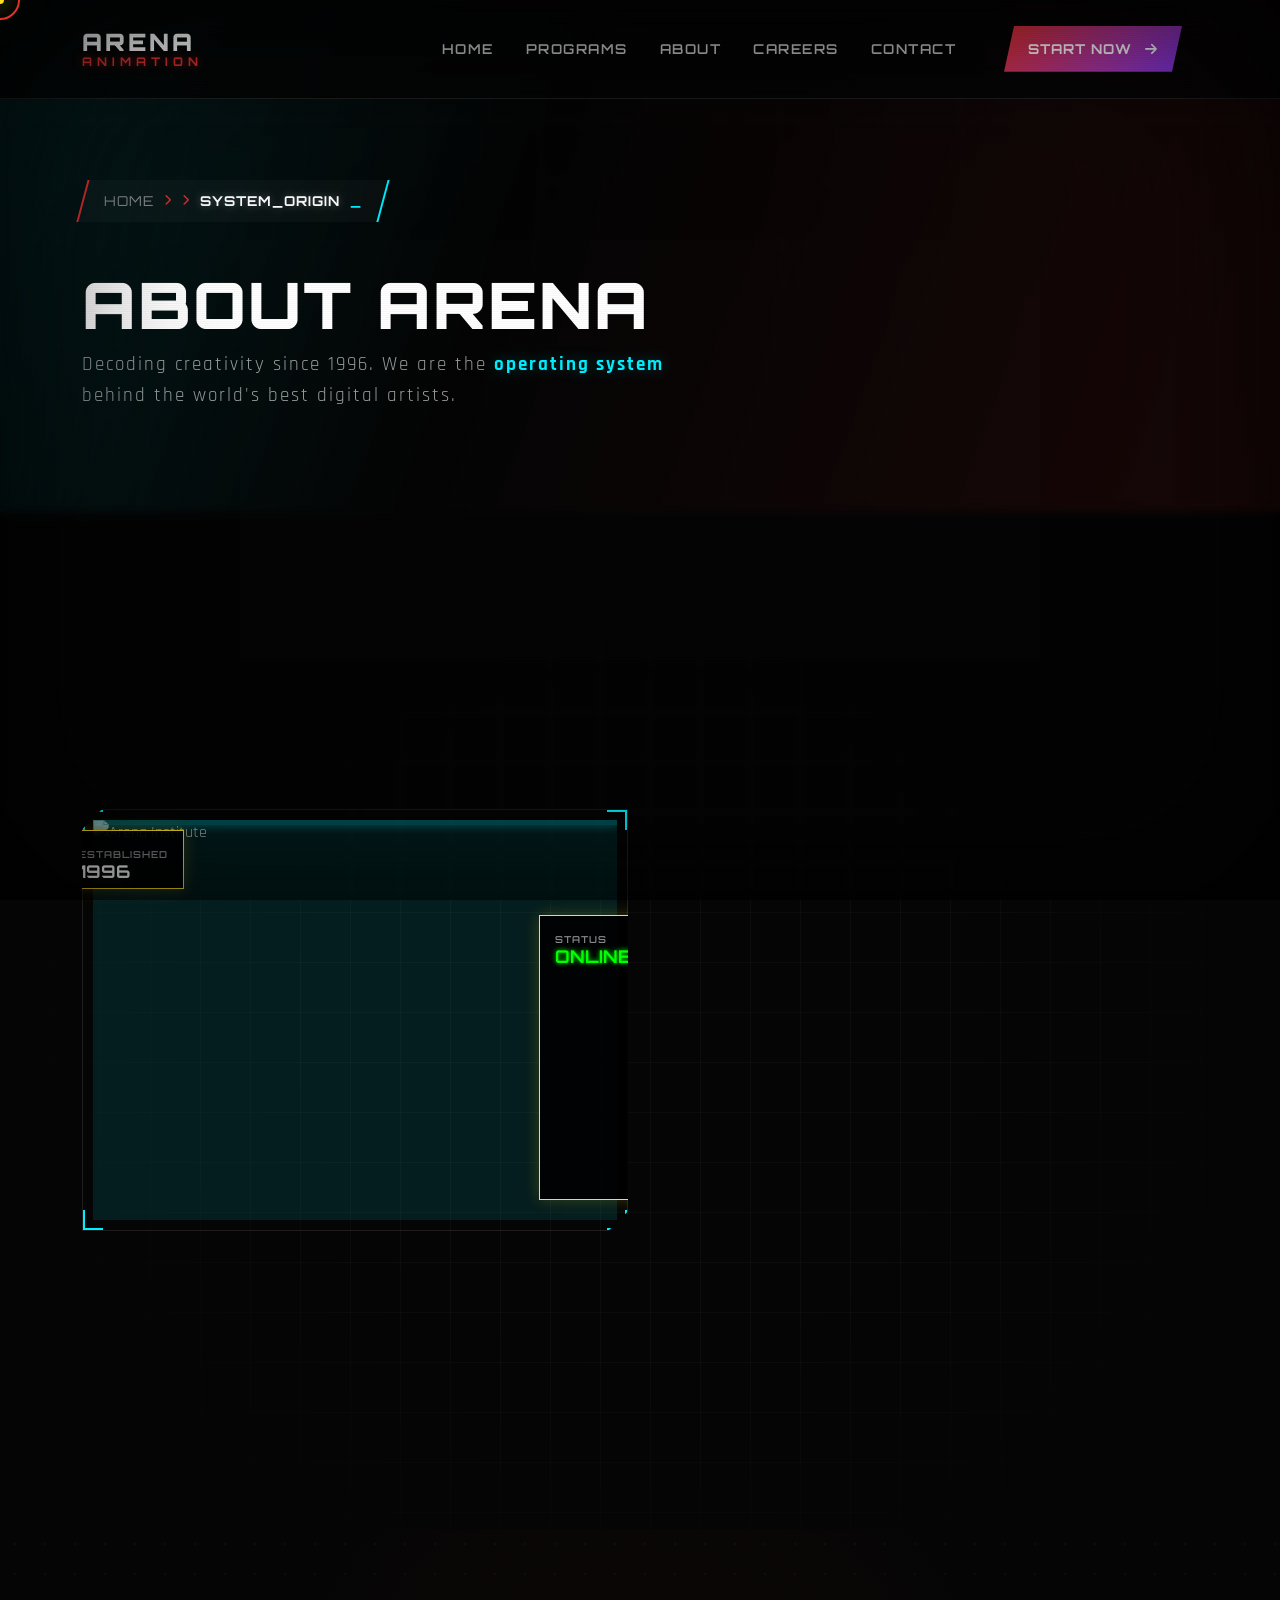
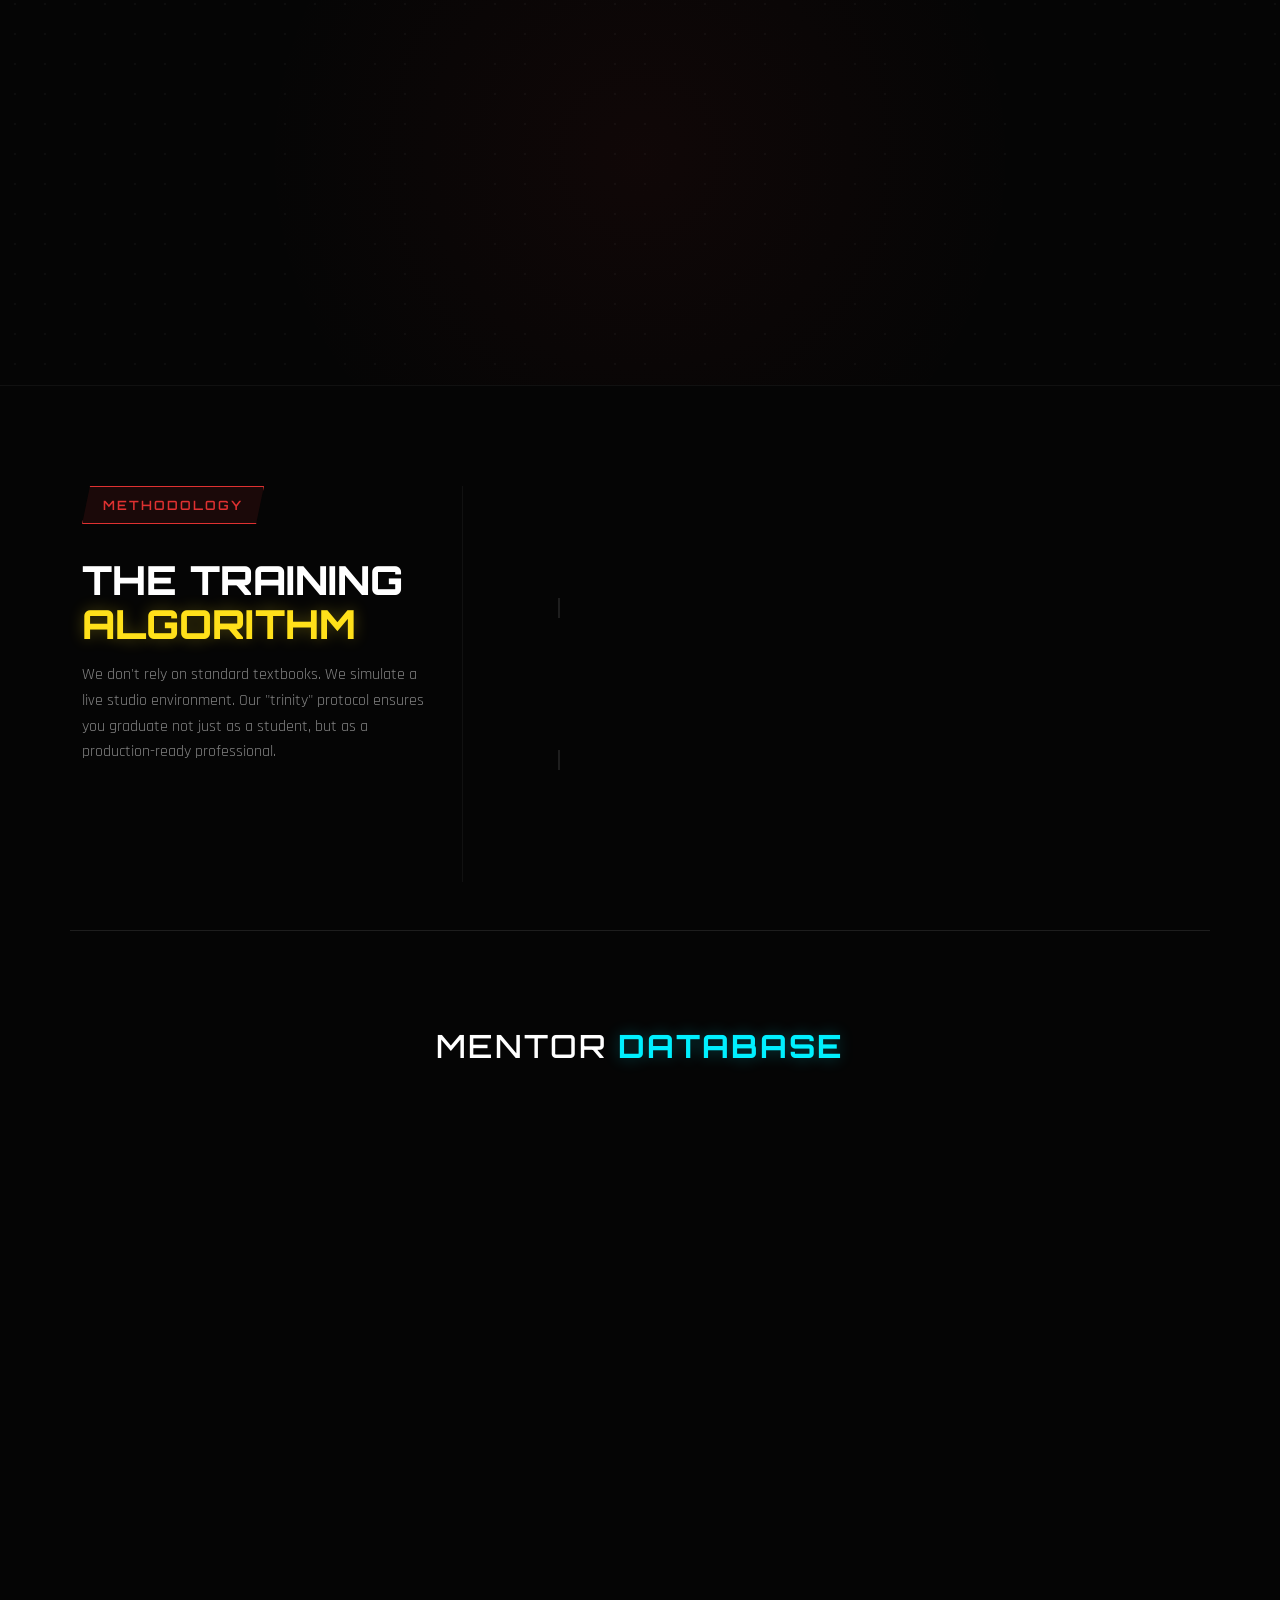
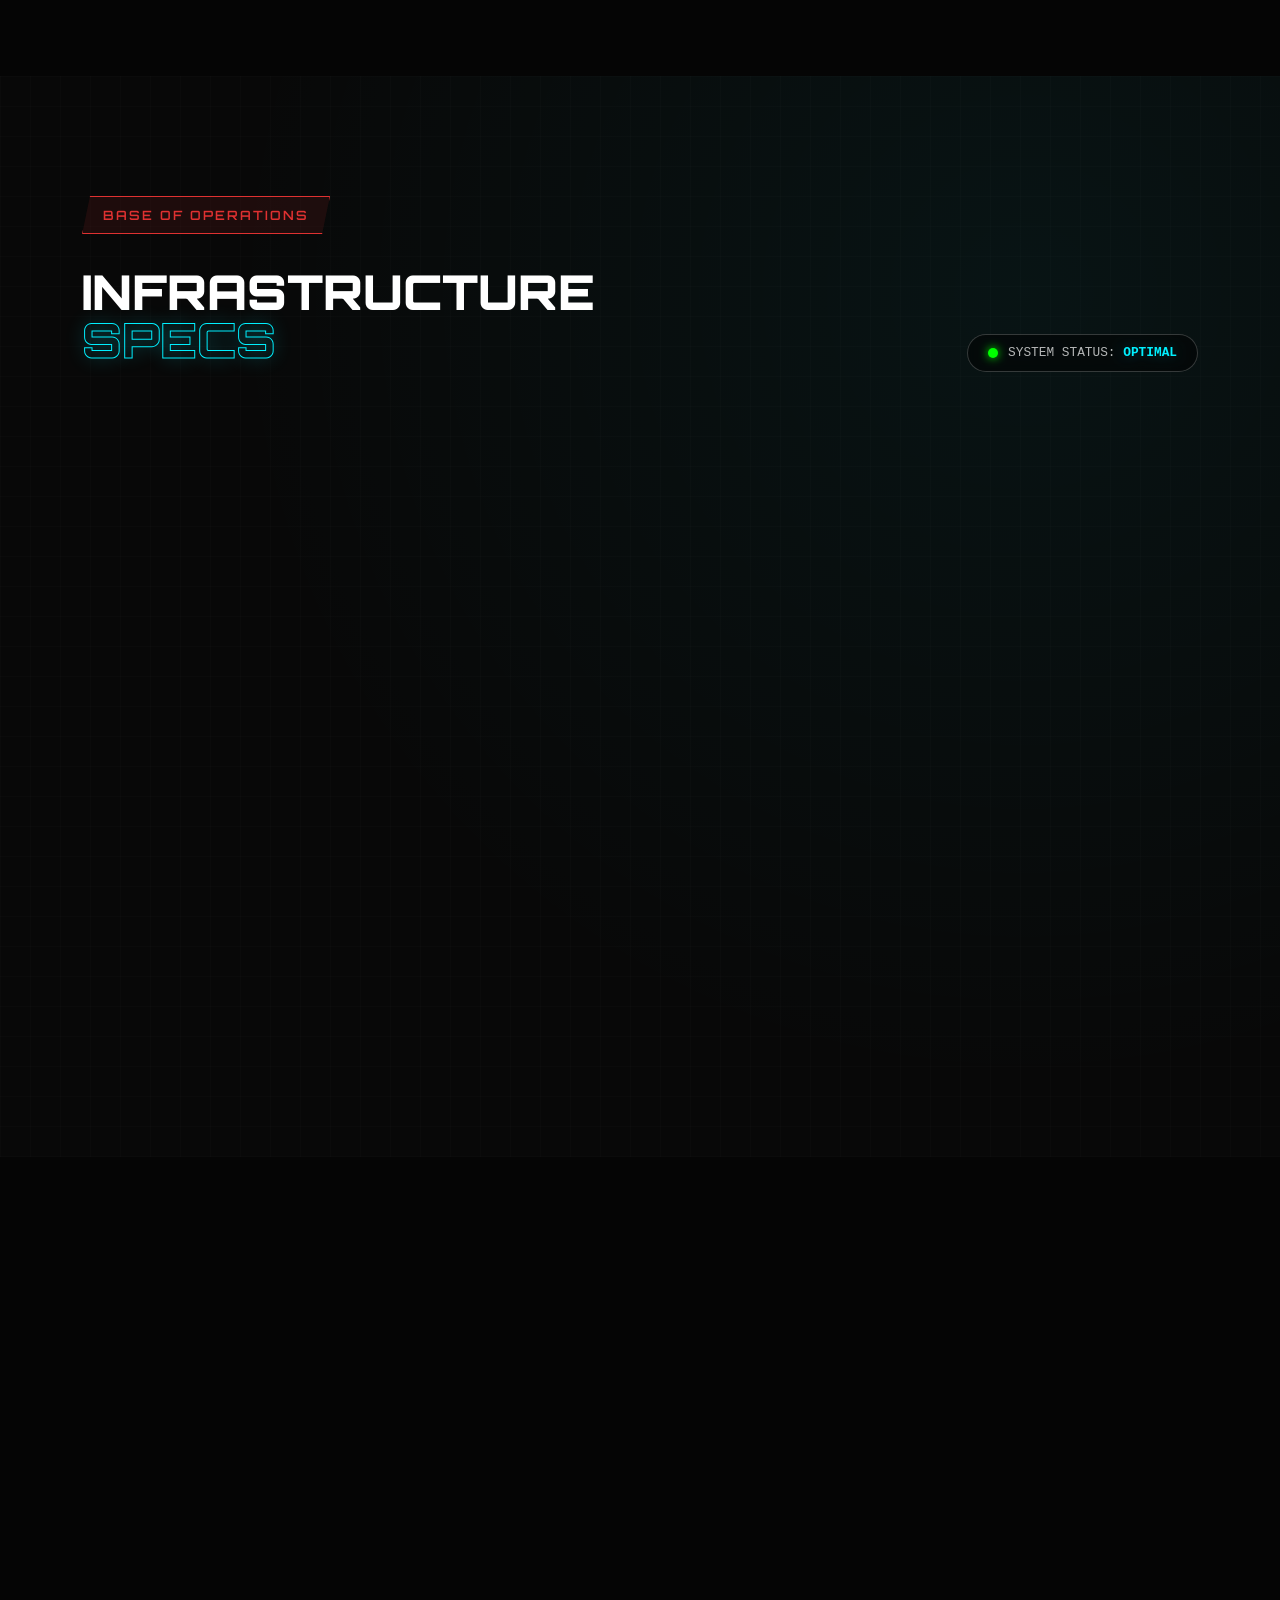
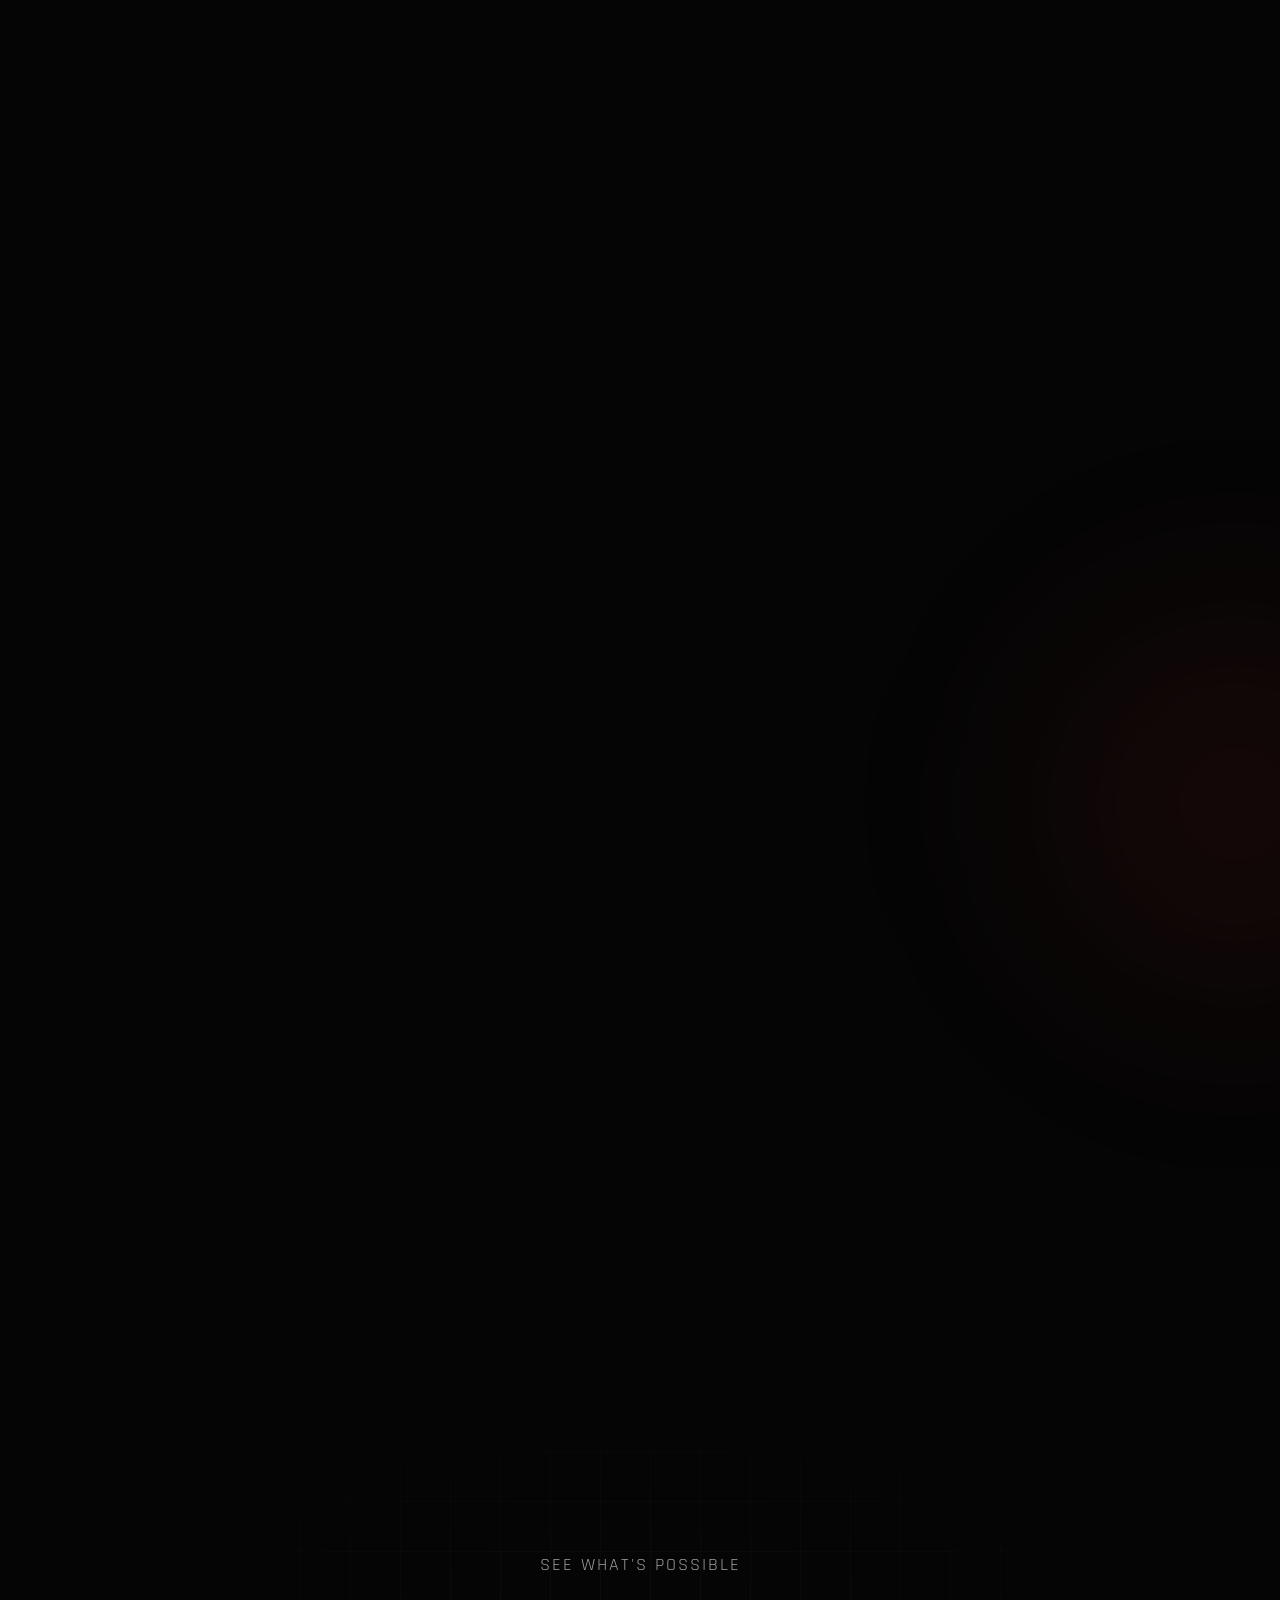
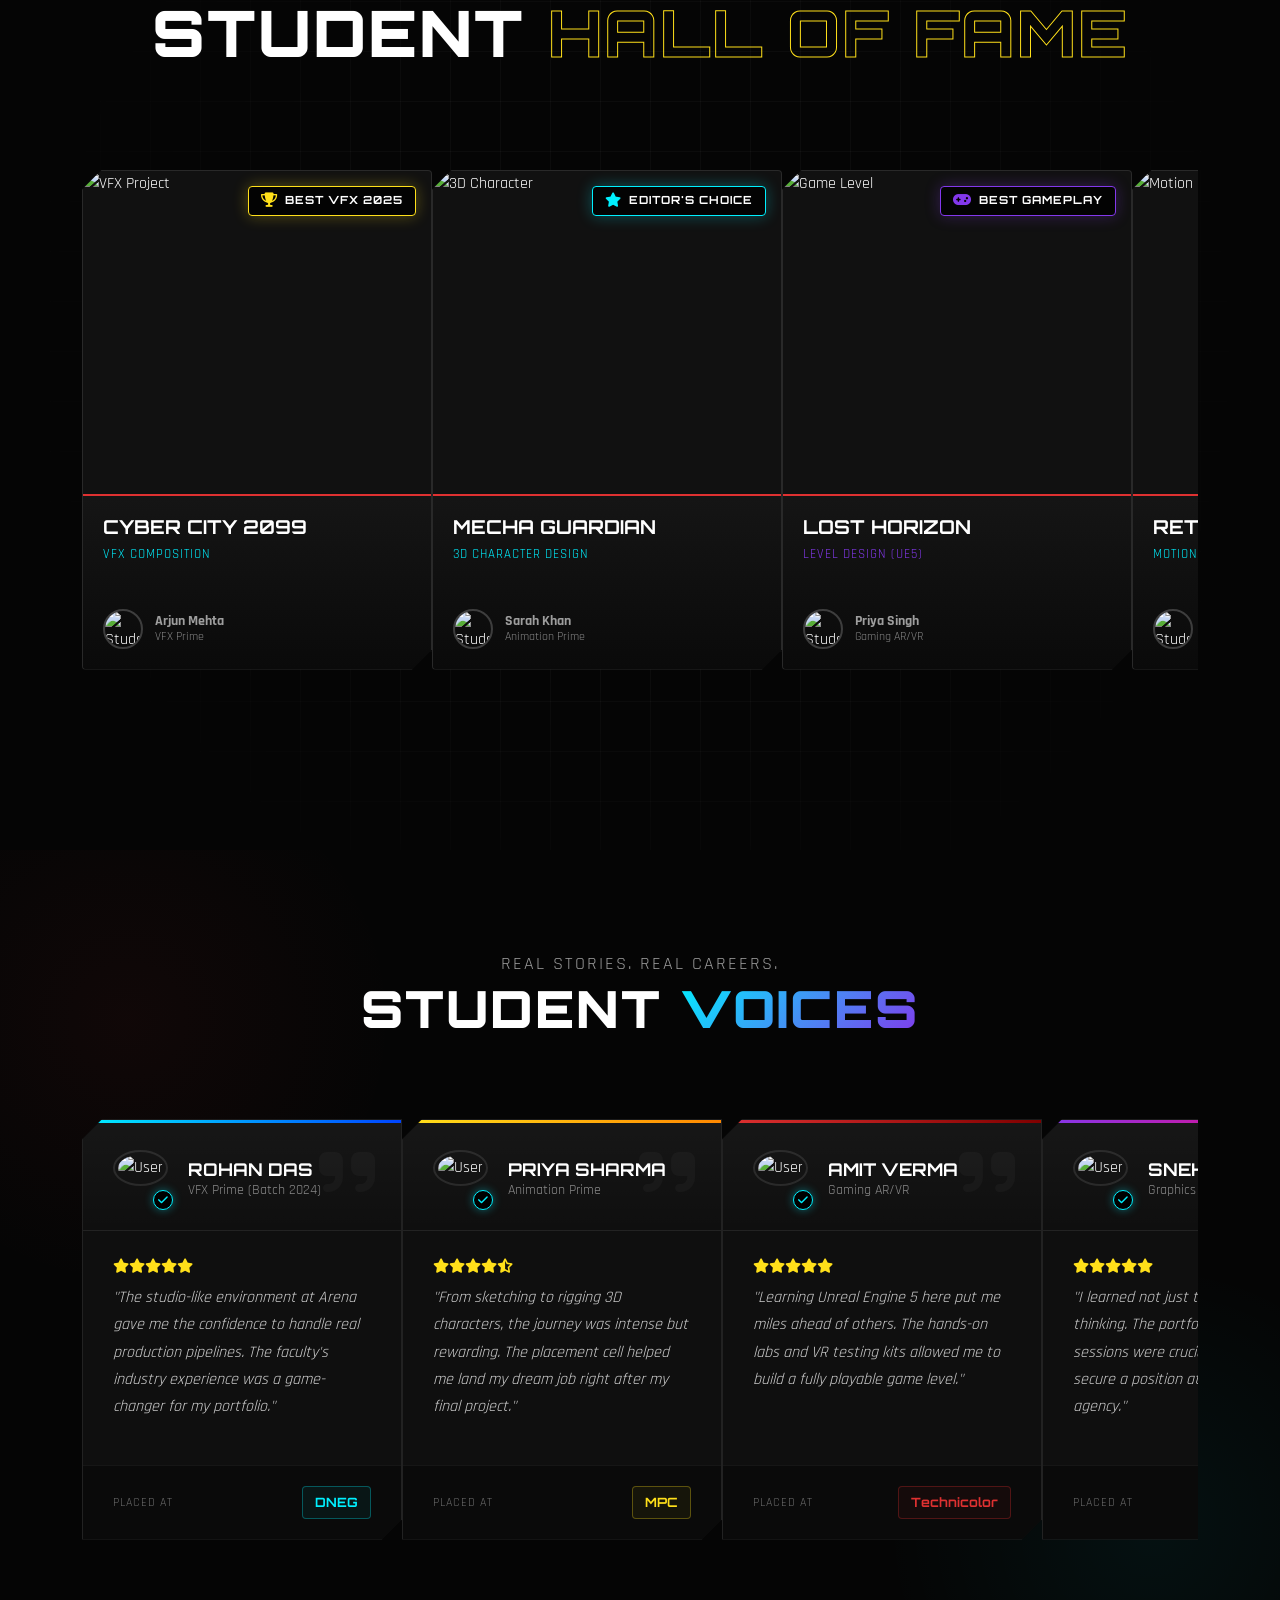
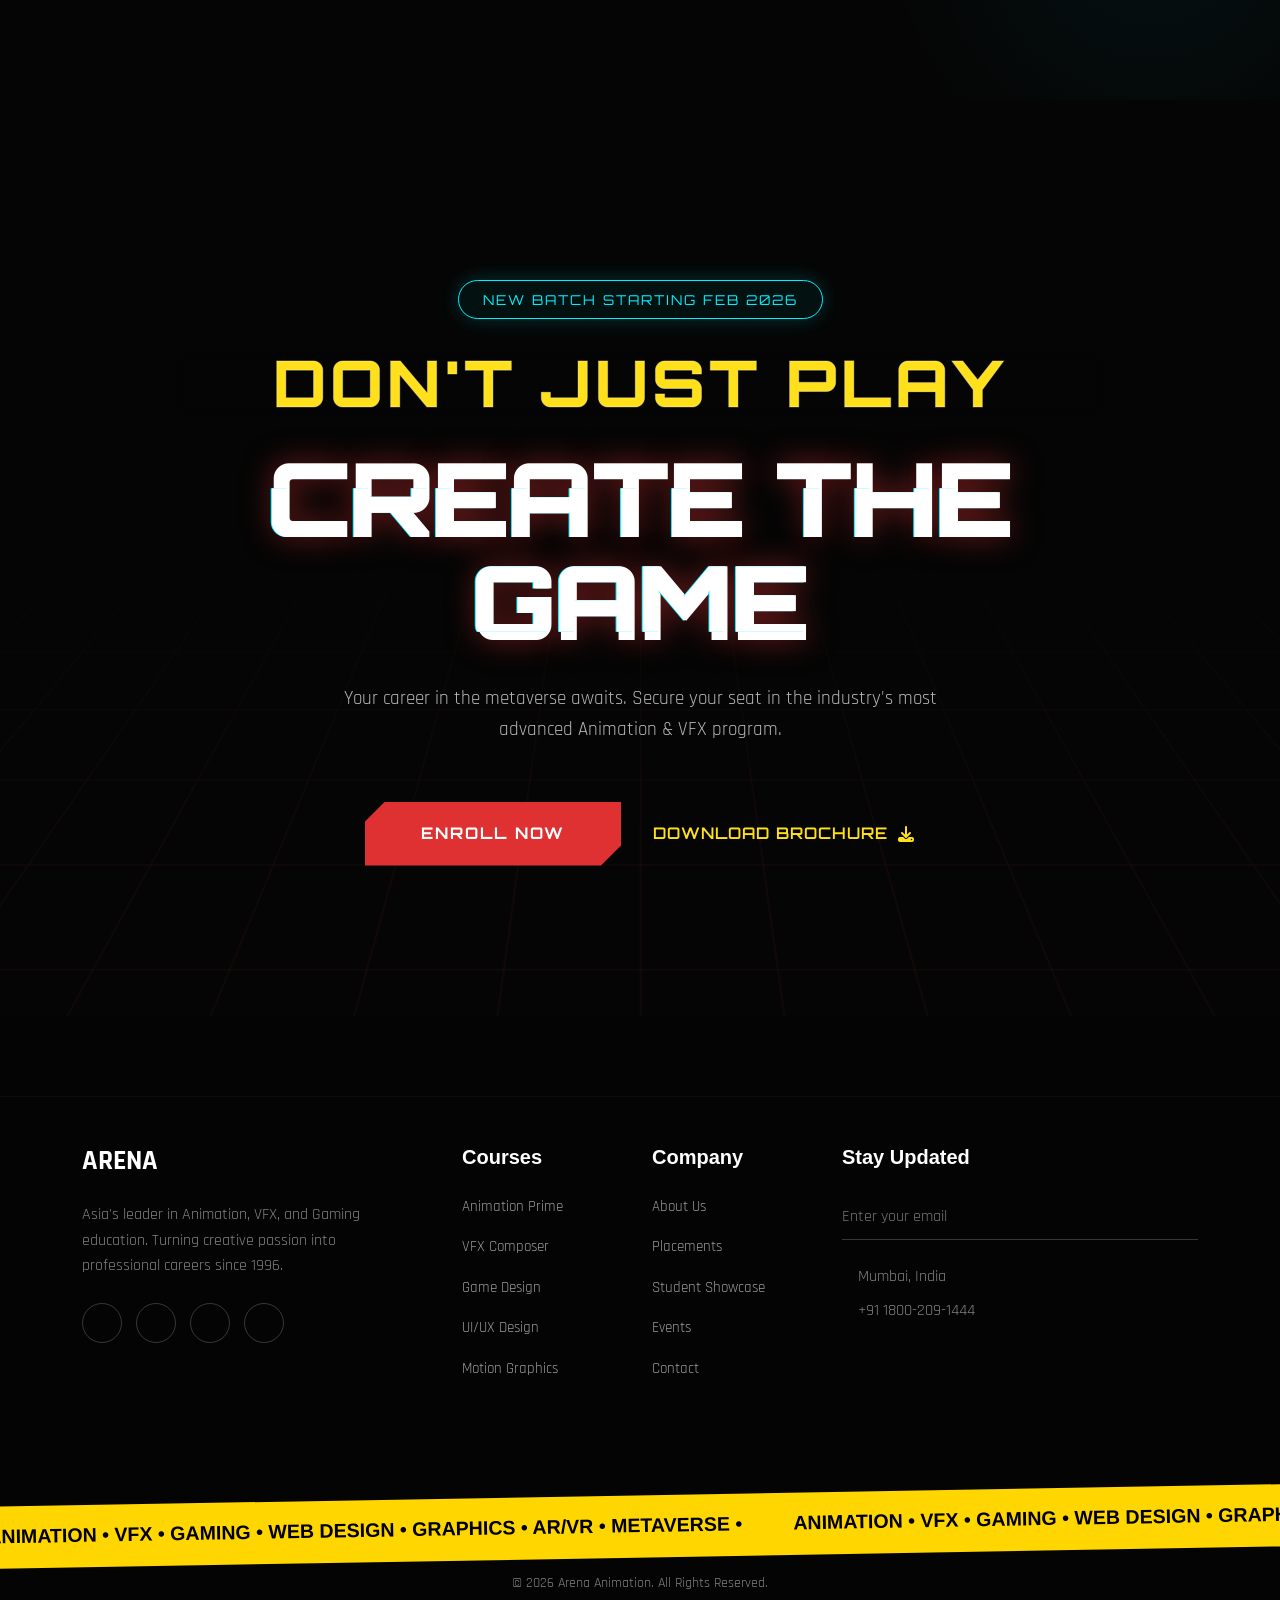
==== commit 155b61bd: "optimisation" ====
--- a/about.html
+++ b/about.html
@@ -1,5 +1,18 @@
 <!DOCTYPE html>
 <html lang="en">
+<!-- ==================================
+
+Designed under https://prception.in
+
+=====================================-->
+
+<!-- ==============================
+Designed and developed by
+- Mohammed Nihal 
+https://www.linkedin.com/in/m-nihal13
+https://github.com/mnihal-13
+
+================================ -->
 
 <head>
     <meta charset="UTF-8">
@@ -28,7 +41,7 @@
     <link href="https://cdn.jsdelivr.net/npm/remixicon@3.5.0/fonts/remixicon.css" rel="stylesheet">
 
     <!-- Custom CSS -->
-    <link rel="stylesheet" href="style.css">
+    <link rel="stylesheet" href="assets/css/style.css">
 </head>
 
 <body>
@@ -44,48 +57,8 @@
     <!-- Particle Canvas -->
     <canvas id="particleCanvas"></canvas>
 
-    <!-- Navigation -->
-    <nav class="navbar navbar-expand-lg fixed-top">
-        <div class="container">
-            <a class="navbar-brand d-flex align-items-center" href="#">
-                <div class="logo-container">
-                    <span class="logo-text">ARENA</span>
-                    <span class="logo-accent">ANIMATION</span>
-                </div>
-            </a>
-
-            <button class="navbar-toggler" type="button" data-bs-toggle="collapse" data-bs-target="#navbarNav"
-                aria-controls="navbarNav" aria-expanded="false" aria-label="Toggle navigation">
-                <span class="toggler-icon"></span>
-            </button>
-
-            <div class="collapse navbar-collapse justify-content-end" id="navbarNav">
-                <ul class="navbar-nav align-items-center">
-                    <li class="nav-item">
-                        <a class="nav-link active" href="#home">Home</a>
-                    </li>
-                    <li class="nav-item">
-                        <a class="nav-link" href="#programs">Programs</a>
-                    </li>
-                    <li class="nav-item">
-                        <a class="nav-link" href="#about">About</a>
-                    </li>
-                    <li class="nav-item">
-                        <a class="nav-link" href="#careers">Careers</a>
-                    </li>
-                    <li class="nav-item">
-                        <a class="nav-link" href="#contact">Contact</a>
-                    </li>
-                    <li class="nav-item ms-lg-3">
-                        <a class="nav-link btn-nav-cta" href="#enroll">
-                            <span>Start Now</span>
-                            <i class="fas fa-arrow-right ms-2"></i>
-                        </a>
-                    </li>
-                </ul>
-            </div>
-        </div>
-    </nav>
+    <!-- Header Component Container -->
+    <div id="header-container"></div>
 
     <!-- Breadcrumb -->
     <section class="cyber-page-header">
@@ -192,22 +165,26 @@
 
         <div class="container position-relative z-2">
             <div class="row g-4 justify-content-center">
-                
+
                 <div class="col-lg-6">
                     <div class="vm-card vision-card animate-on-scroll">
                         <div class="card-tech-border"></div>
-                        <div class="card-corner tl"></div><div class="card-corner tr"></div>
-                        <div class="card-corner bl"></div><div class="card-corner br"></div>
-                        
+                        <div class="card-corner tl"></div>
+                        <div class="card-corner tr"></div>
+                        <div class="card-corner bl"></div>
+                        <div class="card-corner br"></div>
+
                         <div class="vm-icon-box">
                             <i class="fas fa-eye"></i>
                         </div>
-                        
+
                         <div class="vm-content">
                             <span class="vm-tag">DIRECTIVE_01</span>
                             <h3 class="vm-title">OUR VISION</h3>
                             <p class="vm-desc">
-                                To be the <span class="text-cyan">global rendering engine</span> for creative careers. We envision a world where every digital artist has the elite tools, mentorship, and platform to turn imagination into reality.
+                                To be the <span class="text-cyan">global rendering engine</span> for creative careers.
+                                We envision a world where every digital artist has the elite tools, mentorship, and
+                                platform to turn imagination into reality.
                             </p>
                             <div class="vm-meter">
                                 <div class="meter-fill cyan-fill" style="width: 100%"></div>
@@ -221,8 +198,10 @@
                 <div class="col-lg-6">
                     <div class="vm-card mission-card animate-on-scroll" style="transition-delay: 0.2s;">
                         <div class="card-tech-border"></div>
-                        <div class="card-corner tl"></div><div class="card-corner tr"></div>
-                        <div class="card-corner bl"></div><div class="card-corner br"></div>
+                        <div class="card-corner tl"></div>
+                        <div class="card-corner tr"></div>
+                        <div class="card-corner bl"></div>
+                        <div class="card-corner br"></div>
 
                         <div class="vm-icon-box">
                             <i class="fas fa-crosshairs"></i>
@@ -232,7 +211,9 @@
                             <span class="vm-tag">DIRECTIVE_02</span>
                             <h3 class="vm-title">OUR MISSION</h3>
                             <p class="vm-desc">
-                                To upgrade human potential through industry-synced education. We execute protocols that bridge the gap between <span class="text-red">"Student"</span> and <span class="text-red">"Studio Professional"</span>.
+                                To upgrade human potential through industry-synced education. We execute protocols that
+                                bridge the gap between <span class="text-red">"Student"</span> and <span
+                                    class="text-red">"Studio Professional"</span>.
                             </p>
                             <div class="vm-meter">
                                 <div class="meter-fill red-fill" style="width: 100%"></div>
@@ -250,16 +231,17 @@
     <!-- Faculty Section -->
     <section class="faculty-section">
         <div class="container">
-            
+
             <div class="row mb-5 pb-5 border-bottom-tech">
                 <div class="col-lg-4 mb-4 mb-lg-0">
                     <span class="section-tag">METHODOLOGY</span>
                     <h2 class="faculty-title">THE TRAINING <br> <span class="text-yellow">ALGORITHM</span></h2>
                     <p class="text-white-50 mt-3">
-                        We don't rely on standard textbooks. We simulate a live studio environment. Our "trinity" protocol ensures you graduate not just as a student, but as a production-ready professional.
+                        We don't rely on standard textbooks. We simulate a live studio environment. Our "trinity"
+                        protocol ensures you graduate not just as a student, but as a production-ready professional.
                     </p>
                 </div>
-                
+
                 <div class="col-lg-8">
                     <div class="training-pipeline">
                         <div class="pipeline-step animate-on-scroll">
@@ -270,7 +252,7 @@
                             </div>
                         </div>
                         <div class="pipeline-connector"></div>
-                        
+
                         <div class="pipeline-step animate-on-scroll" style="transition-delay: 0.1s;">
                             <div class="step-icon"><i class="fas fa-cogs"></i></div>
                             <div class="step-content">
@@ -308,14 +290,18 @@
                                 <span class="mentor-class">VFX LEAD</span>
                             </div>
                             <p class="mentor-exp">15+ Years Industry Exp</p>
-                            
+
                             <div class="skill-row">
                                 <span>Nuke</span>
-                                <div class="skill-bar"><div class="fill" style="width: 95%"></div></div>
+                                <div class="skill-bar">
+                                    <div class="fill" style="width: 95%"></div>
+                                </div>
                             </div>
                             <div class="skill-row">
                                 <span>Maya</span>
-                                <div class="skill-bar"><div class="fill" style="width: 85%"></div></div>
+                                <div class="skill-bar">
+                                    <div class="fill" style="width: 85%"></div>
+                                </div>
                             </div>
                         </div>
                     </div>
@@ -333,14 +319,18 @@
                                 <span class="mentor-class">ANIMATION</span>
                             </div>
                             <p class="mentor-exp">12+ Years Industry Exp</p>
-                            
+
                             <div class="skill-row">
                                 <span>Blender</span>
-                                <div class="skill-bar"><div class="fill" style="width: 90%"></div></div>
+                                <div class="skill-bar">
+                                    <div class="fill" style="width: 90%"></div>
+                                </div>
                             </div>
                             <div class="skill-row">
                                 <span>ZBrush</span>
-                                <div class="skill-bar"><div class="fill" style="width: 80%"></div></div>
+                                <div class="skill-bar">
+                                    <div class="fill" style="width: 80%"></div>
+                                </div>
                             </div>
                         </div>
                     </div>
@@ -358,14 +348,18 @@
                                 <span class="mentor-class">GAME DEV</span>
                             </div>
                             <p class="mentor-exp">10+ Years Industry Exp</p>
-                            
+
                             <div class="skill-row">
                                 <span>Unreal</span>
-                                <div class="skill-bar"><div class="fill" style="width: 92%"></div></div>
+                                <div class="skill-bar">
+                                    <div class="fill" style="width: 92%"></div>
+                                </div>
                             </div>
                             <div class="skill-row">
                                 <span>Unity</span>
-                                <div class="skill-bar"><div class="fill" style="width: 88%"></div></div>
+                                <div class="skill-bar">
+                                    <div class="fill" style="width: 88%"></div>
+                                </div>
                             </div>
                         </div>
                     </div>
@@ -381,7 +375,7 @@
         <div class="infra-overlay-gradient"></div>
 
         <div class="container position-relative z-2">
-            
+
             <div class="row mb-5 align-items-end">
                 <div class="col-lg-8">
                     <span class="section-tag">BASE OF OPERATIONS</span>
@@ -399,21 +393,26 @@
             </div>
 
             <div class="row g-4">
-                
+
                 <div class="col-lg-6">
                     <div class="infra-card wide animate-on-scroll">
-                        <div class="card-bg-img" style="background-image: url('https://images.unsplash.com/photo-1542751371-adc38448a05e?q=80&w=1000&auto=format&fit=crop');"></div>
+                        <div class="card-bg-img"
+                            style="background-image: url('https://images.unsplash.com/photo-1542751371-adc38448a05e?q=80&w=1000&auto=format&fit=crop');">
+                        </div>
                         <div class="infra-content">
                             <div class="icon-hex">
                                 <i class="fas fa-desktop"></i>
                             </div>
                             <h3>Production Labs</h3>
-                            <p>High-performance battle stations designed for heavy rendering and real-time simulation.</p>
-                            
+                            <p>High-performance battle stations designed for heavy rendering and real-time simulation.
+                            </p>
+
                             <ul class="specs-list">
-                                <li><span class="spec-label">GPU:</span> <span class="spec-val">NVIDIA RTX 4090</span></li>
+                                <li><span class="spec-label">GPU:</span> <span class="spec-val">NVIDIA RTX 4090</span>
+                                </li>
                                 <li><span class="spec-label">RAM:</span> <span class="spec-val">64GB DDR5</span></li>
-                                <li><span class="spec-label">DISPLAY:</span> <span class="spec-val">Dual 4K Monitors</span></li>
+                                <li><span class="spec-label">DISPLAY:</span> <span class="spec-val">Dual 4K
+                                        Monitors</span></li>
                             </ul>
                         </div>
                         <div class="tech-corner tr"></div>
@@ -423,18 +422,24 @@
 
                 <div class="col-lg-6">
                     <div class="infra-card wide animate-on-scroll" style="transition-delay: 0.1s;">
-                        <div class="card-bg-img" style="background-image: url('https://images.unsplash.com/photo-1563089145-599997674d42?q=80&w=1000&auto=format&fit=crop');"></div>
+                        <div class="card-bg-img"
+                            style="background-image: url('https://images.unsplash.com/photo-1563089145-599997674d42?q=80&w=1000&auto=format&fit=crop');">
+                        </div>
                         <div class="infra-content">
                             <div class="icon-hex">
                                 <i class="fas fa-pen-nib"></i>
                             </div>
                             <h3>Digital Art Studio</h3>
-                            <p>Industry-standard sketching hardware for concept art, storyboarding, and 2D animation.</p>
-                            
+                            <p>Industry-standard sketching hardware for concept art, storyboarding, and 2D animation.
+                            </p>
+
                             <ul class="specs-list">
-                                <li><span class="spec-label">DEVICE:</span> <span class="spec-val">Wacom Cintiq Pro 24</span></li>
-                                <li><span class="spec-label">STYLUS:</span> <span class="spec-val">Pro Pen 2 (8K Pressure)</span></li>
-                                <li><span class="spec-label">SOFTWARE:</span> <span class="spec-val">Adobe Creative Suite</span></li>
+                                <li><span class="spec-label">DEVICE:</span> <span class="spec-val">Wacom Cintiq Pro
+                                        24</span></li>
+                                <li><span class="spec-label">STYLUS:</span> <span class="spec-val">Pro Pen 2 (8K
+                                        Pressure)</span></li>
+                                <li><span class="spec-label">SOFTWARE:</span> <span class="spec-val">Adobe Creative
+                                        Suite</span></li>
                             </ul>
                         </div>
                         <div class="tech-corner tr"></div>
@@ -444,13 +449,16 @@
 
                 <div class="col-md-4">
                     <div class="infra-card tall animate-on-scroll" style="transition-delay: 0.2s;">
-                        <div class="card-bg-img" style="background-image: url('https://images.unsplash.com/photo-1593642702821-c8da6771f0c6?q=80&w=1000&auto=format&fit=crop');"></div>
+                        <div class="card-bg-img"
+                            style="background-image: url('https://images.unsplash.com/photo-1593642702821-c8da6771f0c6?q=80&w=1000&auto=format&fit=crop');">
+                        </div>
                         <div class="infra-content">
                             <div class="icon-hex small">
                                 <i class="fas fa-video"></i>
                             </div>
                             <h4>VFX Green Room</h4>
-                            <p class="small-desc">Professional Chroma Setup with lighting rigs for live-action composition.</p>
+                            <p class="small-desc">Professional Chroma Setup with lighting rigs for live-action
+                                composition.</p>
                         </div>
                         <div class="hover-scanline"></div>
                     </div>
@@ -458,13 +466,16 @@
 
                 <div class="col-md-4">
                     <div class="infra-card tall animate-on-scroll" style="transition-delay: 0.3s;">
-                        <div class="card-bg-img" style="background-image: url('https://images.unsplash.com/photo-1626379953822-baec19c3accd?q=80&w=1000&auto=format&fit=crop');"></div>
+                        <div class="card-bg-img"
+                            style="background-image: url('https://images.unsplash.com/photo-1626379953822-baec19c3accd?q=80&w=1000&auto=format&fit=crop');">
+                        </div>
                         <div class="infra-content">
                             <div class="icon-hex small">
                                 <i class="fas fa-vr-cardboard"></i>
                             </div>
                             <h4>AR/VR Deck</h4>
-                            <p class="small-desc">Immersive Reality zone featuring Oculus Quest and HTC Vive headsets.</p>
+                            <p class="small-desc">Immersive Reality zone featuring Oculus Quest and HTC Vive headsets.
+                            </p>
                         </div>
                         <div class="hover-scanline"></div>
                     </div>
@@ -472,13 +483,16 @@
 
                 <div class="col-md-4">
                     <div class="infra-card tall animate-on-scroll" style="transition-delay: 0.4s;">
-                        <div class="card-bg-img" style="background-image: url('https://images.unsplash.com/photo-1558494949-efc5e66cdc2f?q=80&w=1000&auto=format&fit=crop');"></div>
+                        <div class="card-bg-img"
+                            style="background-image: url('https://images.unsplash.com/photo-1558494949-efc5e66cdc2f?q=80&w=1000&auto=format&fit=crop');">
+                        </div>
                         <div class="infra-content">
                             <div class="icon-hex small">
                                 <i class="fas fa-server"></i>
                             </div>
                             <h4>Render Farm</h4>
-                            <p class="small-desc">Dedicated server cluster for high-speed batch rendering of 3D scenes.</p>
+                            <p class="small-desc">Dedicated server cluster for high-speed batch rendering of 3D scenes.
+                            </p>
                         </div>
                         <div class="hover-scanline"></div>
                     </div>
@@ -670,7 +684,7 @@
         <div class="showcase-bg-grid"></div>
 
         <div class="container">
-            
+
             <div class="section-header text-center mb-5">
                 <p class="showcase-subtitle">See What's Possible</p>
                 <h2 class="showcase-title">
@@ -687,9 +701,10 @@
                                 <i class="fas fa-trophy"></i>
                                 <span>Best VFX 2025</span>
                             </div>
-                            
+
                             <div class="work-image-box">
-                                <img src="https://images.unsplash.com/photo-1535905557558-afc4877a26fc?q=80&w=1000&auto=format&fit=crop" alt="VFX Project">
+                                <img src="https://images.unsplash.com/photo-1535905557558-afc4877a26fc?q=80&w=1000&auto=format&fit=crop"
+                                    alt="VFX Project">
                                 <a href="#" class="view-btn-overlay"></a>
                             </div>
 
@@ -699,7 +714,8 @@
                                     <span class="project-cat">VFX Composition</span>
                                 </div>
                                 <div class="student-info">
-                                    <img src="https://randomuser.me/api/portraits/men/32.jpg" class="student-avatar" alt="Student">
+                                    <img src="https://randomuser.me/api/portraits/men/32.jpg" class="student-avatar"
+                                        alt="Student">
                                     <div class="student-details">
                                         <span class="student-name">Arjun Mehta</span>
                                         <span class="student-course">VFX Prime</span>
@@ -715,9 +731,10 @@
                                 <i class="fas fa-star"></i>
                                 <span>Editor's Choice</span>
                             </div>
-                            
+
                             <div class="work-image-box">
-                                <img src="https://images.unsplash.com/photo-1616499370260-485b3e5ed653?q=80&w=1000&auto=format&fit=crop" alt="3D Character">
+                                <img src="https://images.unsplash.com/photo-1616499370260-485b3e5ed653?q=80&w=1000&auto=format&fit=crop"
+                                    alt="3D Character">
                                 <a href="#" class="view-btn-overlay"></a>
                             </div>
 
@@ -727,7 +744,8 @@
                                     <span class="project-cat" style="color: #00f0ff;">3D Character Design</span>
                                 </div>
                                 <div class="student-info">
-                                    <img src="https://randomuser.me/api/portraits/women/44.jpg" class="student-avatar" alt="Student">
+                                    <img src="https://randomuser.me/api/portraits/women/44.jpg" class="student-avatar"
+                                        alt="Student">
                                     <div class="student-details">
                                         <span class="student-name">Sarah Khan</span>
                                         <span class="student-course">Animation Prime</span>
@@ -745,7 +763,8 @@
                             </div>
 
                             <div class="work-image-box">
-                                <img src="https://images.unsplash.com/photo-1542751371-adc38448a05e?q=80&w=1000&auto=format&fit=crop" alt="Game Level">
+                                <img src="https://images.unsplash.com/photo-1542751371-adc38448a05e?q=80&w=1000&auto=format&fit=crop"
+                                    alt="Game Level">
                                 <a href="#" class="view-btn-overlay"></a>
                             </div>
 
@@ -755,7 +774,8 @@
                                     <span class="project-cat" style="color: #8338ec;">Level Design (UE5)</span>
                                 </div>
                                 <div class="student-info">
-                                    <img src="https://randomuser.me/api/portraits/women/65.jpg" class="student-avatar" alt="Student">
+                                    <img src="https://randomuser.me/api/portraits/women/65.jpg" class="student-avatar"
+                                        alt="Student">
                                     <div class="student-details">
                                         <span class="student-name">Priya Singh</span>
                                         <span class="student-course">Gaming AR/VR</span>
@@ -764,11 +784,12 @@
                             </div>
                         </div>
                     </div>
-                    
+
                     <div class="swiper-slide">
                         <div class="work-card">
                             <div class="work-image-box">
-                                <img src="https://images.unsplash.com/photo-1550745165-9bc0b252726f?q=80&w=1000&auto=format&fit=crop" alt="Motion Graphics">
+                                <img src="https://images.unsplash.com/photo-1550745165-9bc0b252726f?q=80&w=1000&auto=format&fit=crop"
+                                    alt="Motion Graphics">
                                 <a href="#" class="view-btn-overlay"></a>
                             </div>
 
@@ -778,7 +799,8 @@
                                     <span class="project-cat">Motion Graphics</span>
                                 </div>
                                 <div class="student-info">
-                                    <img src="https://randomuser.me/api/portraits/men/86.jpg" class="student-avatar" alt="Student">
+                                    <img src="https://randomuser.me/api/portraits/men/86.jpg" class="student-avatar"
+                                        alt="Student">
                                     <div class="student-details">
                                         <span class="student-name">Vikram Das</span>
                                         <span class="student-course">VFX Composer</span>
@@ -793,9 +815,10 @@
                                 <i class="fas fa-trophy"></i>
                                 <span>Best VFX 2025</span>
                             </div>
-                            
+
                             <div class="work-image-box">
-                                <img src="https://images.unsplash.com/photo-1535905557558-afc4877a26fc?q=80&w=1000&auto=format&fit=crop" alt="VFX Project">
+                                <img src="https://images.unsplash.com/photo-1535905557558-afc4877a26fc?q=80&w=1000&auto=format&fit=crop"
+                                    alt="VFX Project">
                                 <a href="#" class="view-btn-overlay"></a>
                             </div>
 
@@ -805,7 +828,8 @@
                                     <span class="project-cat">VFX Composition</span>
                                 </div>
                                 <div class="student-info">
-                                    <img src="https://randomuser.me/api/portraits/men/32.jpg" class="student-avatar" alt="Student">
+                                    <img src="https://randomuser.me/api/portraits/men/32.jpg" class="student-avatar"
+                                        alt="Student">
                                     <div class="student-details">
                                         <span class="student-name">Arjun Mehta</span>
                                         <span class="student-course">VFX Prime</span>
@@ -821,9 +845,10 @@
                                 <i class="fas fa-star"></i>
                                 <span>Editor's Choice</span>
                             </div>
-                            
+
                             <div class="work-image-box">
-                                <img src="https://images.unsplash.com/photo-1616499370260-485b3e5ed653?q=80&w=1000&auto=format&fit=crop" alt="3D Character">
+                                <img src="https://images.unsplash.com/photo-1616499370260-485b3e5ed653?q=80&w=1000&auto=format&fit=crop"
+                                    alt="3D Character">
                                 <a href="#" class="view-btn-overlay"></a>
                             </div>
 
@@ -833,7 +858,8 @@
                                     <span class="project-cat" style="color: #00f0ff;">3D Character Design</span>
                                 </div>
                                 <div class="student-info">
-                                    <img src="https://randomuser.me/api/portraits/women/44.jpg" class="student-avatar" alt="Student">
+                                    <img src="https://randomuser.me/api/portraits/women/44.jpg" class="student-avatar"
+                                        alt="Student">
                                     <div class="student-details">
                                         <span class="student-name">Sarah Khan</span>
                                         <span class="student-course">Animation Prime</span>
@@ -851,7 +877,8 @@
                             </div>
 
                             <div class="work-image-box">
-                                <img src="https://images.unsplash.com/photo-1542751371-adc38448a05e?q=80&w=1000&auto=format&fit=crop" alt="Game Level">
+                                <img src="https://images.unsplash.com/photo-1542751371-adc38448a05e?q=80&w=1000&auto=format&fit=crop"
+                                    alt="Game Level">
                                 <a href="#" class="view-btn-overlay"></a>
                             </div>
 
@@ -861,7 +888,8 @@
                                     <span class="project-cat" style="color: #8338ec;">Level Design (UE5)</span>
                                 </div>
                                 <div class="student-info">
-                                    <img src="https://randomuser.me/api/portraits/women/65.jpg" class="student-avatar" alt="Student">
+                                    <img src="https://randomuser.me/api/portraits/women/65.jpg" class="student-avatar"
+                                        alt="Student">
                                     <div class="student-details">
                                         <span class="student-name">Priya Singh</span>
                                         <span class="student-course">Gaming AR/VR</span>
@@ -870,11 +898,12 @@
                             </div>
                         </div>
                     </div>
-                    
+
                     <div class="swiper-slide">
                         <div class="work-card">
                             <div class="work-image-box">
-                                <img src="https://images.unsplash.com/photo-1550745165-9bc0b252726f?q=80&w=1000&auto=format&fit=crop" alt="Motion Graphics">
+                                <img src="https://images.unsplash.com/photo-1550745165-9bc0b252726f?q=80&w=1000&auto=format&fit=crop"
+                                    alt="Motion Graphics">
                                 <a href="#" class="view-btn-overlay"></a>
                             </div>
 
@@ -884,7 +913,8 @@
                                     <span class="project-cat">Motion Graphics</span>
                                 </div>
                                 <div class="student-info">
-                                    <img src="https://randomuser.me/api/portraits/men/86.jpg" class="student-avatar" alt="Student">
+                                    <img src="https://randomuser.me/api/portraits/men/86.jpg" class="student-avatar"
+                                        alt="Student">
                                     <div class="student-details">
                                         <span class="student-name">Vikram Das</span>
                                         <span class="student-course">VFX Composer</span>
@@ -917,12 +947,14 @@
 
                     <div class="swiper-slide">
                         <div class="testi-card">
-                            <div class="card-accent-line" style="background: linear-gradient(90deg, #00f0ff, #0044ff);"></div>
+                            <div class="card-accent-line" style="background: linear-gradient(90deg, #00f0ff, #0044ff);">
+                            </div>
                             <div class="bg-quote-icon"><i class="fas fa-quote-right"></i></div>
-                            
+
                             <div class="testi-header">
                                 <div class="user-avatar-box">
-                                    <img src="https://randomuser.me/api/portraits/men/45.jpg" class="user-avatar" alt="User">
+                                    <img src="https://randomuser.me/api/portraits/men/45.jpg" class="user-avatar"
+                                        alt="User">
                                     <div class="verified-badge"><i class="fas fa-check"></i></div>
                                 </div>
                                 <div class="user-info">
@@ -933,10 +965,13 @@
 
                             <div class="testi-body">
                                 <div class="star-rating">
-                                    <i class="fas fa-star"></i><i class="fas fa-star"></i><i class="fas fa-star"></i><i class="fas fa-star"></i><i class="fas fa-star"></i>
+                                    <i class="fas fa-star"></i><i class="fas fa-star"></i><i class="fas fa-star"></i><i
+                                        class="fas fa-star"></i><i class="fas fa-star"></i>
                                 </div>
                                 <p class="testi-text">
-                                    "The studio-like environment at Arena gave me the confidence to handle real production pipelines. The faculty's industry experience was a game-changer for my portfolio."
+                                    "The studio-like environment at Arena gave me the confidence to handle real
+                                    production pipelines. The faculty's industry experience was a game-changer for my
+                                    portfolio."
                                 </p>
                             </div>
 
@@ -949,12 +984,14 @@
 
                     <div class="swiper-slide">
                         <div class="testi-card">
-                            <div class="card-accent-line" style="background: linear-gradient(90deg, #FFE01A, #ff8800);"></div>
+                            <div class="card-accent-line" style="background: linear-gradient(90deg, #FFE01A, #ff8800);">
+                            </div>
                             <div class="bg-quote-icon"><i class="fas fa-quote-right"></i></div>
-                            
+
                             <div class="testi-header">
                                 <div class="user-avatar-box">
-                                    <img src="https://randomuser.me/api/portraits/women/63.jpg" class="user-avatar" alt="User">
+                                    <img src="https://randomuser.me/api/portraits/women/63.jpg" class="user-avatar"
+                                        alt="User">
                                     <div class="verified-badge"><i class="fas fa-check"></i></div>
                                 </div>
                                 <div class="user-info">
@@ -965,10 +1002,12 @@
 
                             <div class="testi-body">
                                 <div class="star-rating">
-                                    <i class="fas fa-star"></i><i class="fas fa-star"></i><i class="fas fa-star"></i><i class="fas fa-star"></i><i class="fas fa-star-half-alt"></i>
+                                    <i class="fas fa-star"></i><i class="fas fa-star"></i><i class="fas fa-star"></i><i
+                                        class="fas fa-star"></i><i class="fas fa-star-half-alt"></i>
                                 </div>
                                 <p class="testi-text">
-                                    "From sketching to rigging 3D characters, the journey was intense but rewarding. The placement cell helped me land my dream job right after my final project."
+                                    "From sketching to rigging 3D characters, the journey was intense but rewarding. The
+                                    placement cell helped me land my dream job right after my final project."
                                 </p>
                             </div>
 
@@ -981,12 +1020,14 @@
 
                     <div class="swiper-slide">
                         <div class="testi-card">
-                            <div class="card-accent-line" style="background: linear-gradient(90deg, #DF3131, #800000);"></div>
+                            <div class="card-accent-line" style="background: linear-gradient(90deg, #DF3131, #800000);">
+                            </div>
                             <div class="bg-quote-icon"><i class="fas fa-quote-right"></i></div>
-                            
+
                             <div class="testi-header">
                                 <div class="user-avatar-box">
-                                    <img src="https://randomuser.me/api/portraits/men/22.jpg" class="user-avatar" alt="User">
+                                    <img src="https://randomuser.me/api/portraits/men/22.jpg" class="user-avatar"
+                                        alt="User">
                                     <div class="verified-badge"><i class="fas fa-check"></i></div>
                                 </div>
                                 <div class="user-info">
@@ -997,10 +1038,12 @@
 
                             <div class="testi-body">
                                 <div class="star-rating">
-                                    <i class="fas fa-star"></i><i class="fas fa-star"></i><i class="fas fa-star"></i><i class="fas fa-star"></i><i class="fas fa-star"></i>
+                                    <i class="fas fa-star"></i><i class="fas fa-star"></i><i class="fas fa-star"></i><i
+                                        class="fas fa-star"></i><i class="fas fa-star"></i>
                                 </div>
                                 <p class="testi-text">
-                                    "Learning Unreal Engine 5 here put me miles ahead of others. The hands-on labs and VR testing kits allowed me to build a fully playable game level."
+                                    "Learning Unreal Engine 5 here put me miles ahead of others. The hands-on labs and
+                                    VR testing kits allowed me to build a fully playable game level."
                                 </p>
                             </div>
 
@@ -1013,12 +1056,14 @@
 
                     <div class="swiper-slide">
                         <div class="testi-card">
-                            <div class="card-accent-line" style="background: linear-gradient(90deg, #8338ec, #ff006e);"></div>
+                            <div class="card-accent-line" style="background: linear-gradient(90deg, #8338ec, #ff006e);">
+                            </div>
                             <div class="bg-quote-icon"><i class="fas fa-quote-right"></i></div>
-                            
+
                             <div class="testi-header">
                                 <div class="user-avatar-box">
-                                    <img src="https://randomuser.me/api/portraits/women/12.jpg" class="user-avatar" alt="User">
+                                    <img src="https://randomuser.me/api/portraits/women/12.jpg" class="user-avatar"
+                                        alt="User">
                                     <div class="verified-badge"><i class="fas fa-check"></i></div>
                                 </div>
                                 <div class="user-info">
@@ -1029,10 +1074,12 @@
 
                             <div class="testi-body">
                                 <div class="star-rating">
-                                    <i class="fas fa-star"></i><i class="fas fa-star"></i><i class="fas fa-star"></i><i class="fas fa-star"></i><i class="fas fa-star"></i>
+                                    <i class="fas fa-star"></i><i class="fas fa-star"></i><i class="fas fa-star"></i><i
+                                        class="fas fa-star"></i><i class="fas fa-star"></i>
                                 </div>
                                 <p class="testi-text">
-                                    "I learned not just tools but design thinking. The portfolio development sessions were crucial in helping me secure a position at a top digital agency."
+                                    "I learned not just tools but design thinking. The portfolio development sessions
+                                    were crucial in helping me secure a position at a top digital agency."
                                 </p>
                             </div>
 
@@ -1057,7 +1104,7 @@
         <div class="container position-relative z-2">
             <div class="row justify-content-center">
                 <div class="col-lg-10 text-center">
-                    
+
                     <div class="cta-badge-wrapper">
                         <span class="cta-badge">New Batch Starting Feb 2026</span>
                     </div>
@@ -1069,7 +1116,8 @@
                     </h2>
 
                     <p class="portal-desc">
-                        Your career in the metaverse awaits. Secure your seat in the industry's most advanced Animation & VFX program.
+                        Your career in the metaverse awaits. Secure your seat in the industry's most advanced Animation
+                        & VFX program.
                     </p>
 
                     <div class="portal-actions">
@@ -1090,84 +1138,8 @@
 
 
 
-    <!-- Footer Section -->
-    <footer class="footer-section">
-
-
-        <hr class="footer-divider">
-
-        <div class="container py-5">
-            <div class="row gy-5">
-                <div class="col-lg-4 col-md-12">
-                    <div class="footer-brand">
-                        <img src="assets/logo.png" alt="Arena" class="footer-logo"
-                            onerror="this.style.display='none'; this.parentElement.insertAdjacentHTML('afterbegin', '<h3 class=\'text-white fw-bold\'>ARENA</h3>')">
-                        <p class="mt-4 text-white-50" style="max-width: 300px;">
-                            Asia's leader in Animation, VFX, and Gaming education. Turning creative passion into
-                            professional careers since 1996.
-                        </p>
-                        <div class="social-links mt-4">
-                            <a href="#" class="social-btn"><i class="ri-instagram-line"></i></a>
-                            <a href="#" class="social-btn"><i class="ri-linkedin-fill"></i></a>
-                            <a href="#" class="social-btn"><i class="ri-youtube-fill"></i></a>
-                            <a href="#" class="social-btn"><i class="ri-behance-fill"></i></a>
-                        </div>
-                    </div>
-                </div>
-
-                <div class="col-lg-2 col-md-4 col-6">
-                    <h5 class="footer-heading">Courses</h5>
-                    <ul class="footer-links">
-                        <li><a href="#">Animation Prime</a></li>
-                        <li><a href="#">VFX Composer</a></li>
-                        <li><a href="#">Game Design</a></li>
-                        <li><a href="#">UI/UX Design</a></li>
-                        <li><a href="#">Motion Graphics</a></li>
-                    </ul>
-                </div>
-
-                <div class="col-lg-2 col-md-4 col-6">
-                    <h5 class="footer-heading">Company</h5>
-                    <ul class="footer-links">
-                        <li><a href="#">About Us</a></li>
-                        <li><a href="#">Placements</a></li>
-                        <li><a href="#">Student Showcase</a></li>
-                        <li><a href="#">Events</a></li>
-                        <li><a href="#">Contact</a></li>
-                    </ul>
-                </div>
-
-                <div class="col-lg-4 col-md-4">
-                    <h5 class="footer-heading">Stay Updated</h5>
-                    <div class="newsletter-box mt-3">
-                        <input type="email" placeholder="Enter your email">
-                        <button><i class="ri-arrow-right-line"></i></button>
-                    </div>
-                    <div class="contact-info mt-4">
-                        <div class="d-flex align-items-center gap-3 mb-2">
-                            <i class="ri-map-pin-line text-accent"></i>
-                            <span class="text-white-50">Mumbai, India</span>
-                        </div>
-                        <div class="d-flex align-items-center gap-3">
-                            <i class="ri-phone-line text-accent"></i>
-                            <span class="text-white-50">+91 1800-209-1444</span>
-                        </div>
-                    </div>
-                </div>
-            </div>
-        </div>
-
-        <div class="footer-ticker">
-            <div class="ticker-track">
-                <span>ANIMATION • VFX • GAMING • WEB DESIGN • GRAPHICS • AR/VR • METAVERSE • </span>
-                <span>ANIMATION • VFX • GAMING • WEB DESIGN • GRAPHICS • AR/VR • METAVERSE • </span>
-            </div>
-        </div>
-
-        <div class="footer-bottom text-center py-3">
-            <p class="mb-0 text-white-50 small">&copy; 2026 Arena Animation. All Rights Reserved.</p>
-        </div>
-    </footer>
+    <!-- Footer Component Container -->
+    <div id="footer-container"></div>
 
     <!-- Scripts -->
     <script src="https://cdnjs.cloudflare.com/ajax/libs/three.js/r128/three.min.js"></script>
@@ -1176,7 +1148,8 @@
     <script src="https://cdn.jsdelivr.net/npm/swiper@11/swiper-bundle.min.js"></script>
     <script src="https://unpkg.com/lenis@1.1.20/dist/lenis.min.js"></script>
     <script src="https://cdn.jsdelivr.net/npm/bootstrap@5.3.0/dist/js/bootstrap.bundle.min.js"></script>
-    <script src="script.js"></script>
+    <script src="assets/js/components.js"></script>
+    <script src="assets/js/script.js"></script>
     <script>
 
     </script>
--- a/assets/css/style.css
+++ b/assets/css/style.css
@@ -0,0 +1,5663 @@
+/* ============================================
+   Arena Animation - Hero Section Styles
+   Premium Gaming-Inspired Dark Theme
+   ============================================ */
+
+/* ============================================
+   Lenis Smooth Scroll
+   ============================================ */
+html.lenis,
+html.lenis body {
+    height: auto;
+}
+
+.lenis.lenis-smooth {
+    scroll-behavior: auto !important;
+}
+
+.lenis.lenis-smooth [data-lenis-prevent] {
+    overscroll-behavior: contain;
+}
+
+.lenis.lenis-stopped {
+    overflow: hidden;
+}
+
+.lenis.lenis-scrolling iframe {
+    pointer-events: none;
+}
+
+/* CSS Custom Properties */
+:root {
+    /* Brand Colors */
+    --arena-red: #DF3131;
+    --arena-yellow: #FFE01A;
+    --arena-red-glow: rgba(223, 49, 49, 0.6);
+    --arena-yellow-glow: rgba(255, 224, 26, 0.6);
+
+    /* Neon Accents */
+    --neon-cyan: #00f0ff;
+    --neon-pink: #ff006e;
+    --neon-purple: #8338ec;
+    --neon-green: #06ffa5;
+
+    /* Dark Theme */
+    --dark-bg: #050505;
+    --dark-panel: #0a0a0a;
+    --dark-card: #111111;
+    --dark-border: rgba(255, 255, 255, 0.1);
+
+    /* Typography */
+    --font-display: 'Orbitron', sans-serif;
+    --font-body: 'Rajdhani', sans-serif;
+
+    /* Spacing */
+    --section-padding: 8rem;
+}
+
+* {
+    margin: 0;
+    padding: 0;
+    box-sizing: border-box;
+}
+
+html {
+    scroll-behavior: smooth;
+    overflow-x: hidden;
+    max-width: 100vw;
+}
+
+body {
+    font-family: var(--font-body);
+    background: var(--dark-bg);
+    color: #fff;
+    overflow-x: hidden;
+    max-width: 100vw;
+    cursor: none;
+    line-height: 1.6;
+}
+
+::-webkit-scrollbar {
+    width: 8px;
+    background: #050505;
+}
+
+::-webkit-scrollbar-thumb {
+    background: linear-gradient(180deg, #FFE01A, #DF3131);
+    border-radius: 4px;
+    /* border: 2px solid #050505; */
+    transition: all 0.3s ease;
+}
+
+::-webkit-scrollbar-thumb:hover {
+    transition: all 0.3s ease;
+    background: linear-gradient(180deg, #00eeffee, #8338ec)
+}
+
+
+/* Custom Cursor */
+.custom-cursor {
+    position: fixed;
+    width: 40px;
+    height: 40px;
+    border: 2px solid var(--arena-red);
+    border-radius: 50%;
+    pointer-events: none;
+    z-index: 10000;
+    transition: all 0.15s ease-out;
+    mix-blend-mode: difference;
+    transform: translate(-50%, -50%);
+}
+
+.cursor-dot {
+    position: fixed;
+    width: 8px;
+    height: 8px;
+    background: var(--arena-yellow);
+    border-radius: 50%;
+    pointer-events: none;
+    z-index: 10001;
+    box-shadow: 0 0 20px var(--arena-yellow), 0 0 40px var(--arena-yellow-glow);
+    transform: translate(-50%, -50%);
+}
+
+.custom-cursor.hover {
+    width: 60px;
+    height: 60px;
+    border-color: var(--arena-yellow);
+    background: rgba(255, 224, 26, 0.1);
+}
+
+/* Scanlines Effect */
+.scanlines {
+    position: fixed;
+    top: 0;
+    left: 0;
+    width: 100%;
+    height: 100%;
+    background: repeating-linear-gradient(0deg,
+            rgba(0, 0, 0, 0.1),
+            rgba(0, 0, 0, 0.1) 1px,
+            transparent 1px,
+            transparent 2px);
+    pointer-events: none;
+    z-index: 9999;
+    opacity: 0.3;
+}
+
+/* Vignette Effect */
+.vignette {
+    position: fixed;
+    top: 0;
+    left: 0;
+    width: 100%;
+    height: 100%;
+    box-shadow: inset 0 0 200px rgba(0, 0, 0, 0.9);
+    pointer-events: none;
+    z-index: 9998;
+}
+
+/* ============================================
+   Navigation
+   ============================================ */
+.navbar {
+    padding: 1.5rem 0;
+    background: rgba(5, 5, 5, 0.8);
+    backdrop-filter: blur(20px);
+    -webkit-backdrop-filter: blur(20px);
+    border-bottom: 1px solid var(--dark-border);
+    transition: all 0.4s ease;
+    z-index: 1000;
+    /* Ensure sticky on mobile */
+    position: fixed;
+    top: 0;
+    left: 0;
+    right: 0;
+    width: 100%;
+}
+
+.navbar.scrolled {
+    padding: 1rem 0;
+    background: rgba(5, 5, 5, 0.95);
+    box-shadow: 0 10px 40px rgba(223, 49, 49, 0.1);
+}
+
+/* Logo */
+.logo-container {
+    display: flex;
+    flex-direction: column;
+    line-height: 1.1;
+}
+
+.logo-text {
+    font-family: var(--font-display);
+    font-size: 1.5rem;
+    font-weight: 900;
+    color: #fff;
+    letter-spacing: 3px;
+}
+
+.logo-accent {
+    font-family: var(--font-display);
+    font-size: 0.75rem;
+    font-weight: 700;
+    color: var(--arena-red);
+    letter-spacing: 5px;
+    text-shadow: 0 0 10px var(--arena-red-glow);
+}
+
+/* Nav Links */
+.nav-link {
+    color: rgba(255, 255, 255, 0.75) !important;
+    font-family: var(--font-display);
+    font-weight: 600;
+    font-size: 0.85rem;
+    letter-spacing: 1.5px;
+    margin: 0 1rem;
+    padding: 0.5rem 0 !important;
+    position: relative;
+    text-transform: uppercase;
+    transition: all 0.3s ease;
+}
+
+.nav-link::before {
+    content: '';
+    position: absolute;
+    bottom: 0;
+    left: 50%;
+    width: 0;
+    height: 2px;
+    background: linear-gradient(90deg, transparent, var(--arena-red), transparent);
+    transition: all 0.3s ease;
+    transform: translateX(-50%);
+    box-shadow: 0 0 10px var(--arena-red);
+}
+
+.nav-link:hover,
+.nav-link.active {
+    color: var(--arena-red) !important;
+    text-shadow: 0 0 10px var(--arena-red-glow);
+}
+
+.nav-link:hover::before,
+.nav-link.active::before {
+    width: 100%;
+}
+
+/* Nav CTA Button */
+.btn-nav-cta {
+    background: linear-gradient(135deg, var(--arena-red), var(--neon-purple)) !important;
+    border: none !important;
+    padding: 0.75rem 1.5rem !important;
+    border-radius: 0 !important;
+    color: white !important;
+    font-family: var(--font-display);
+    font-weight: 700;
+    text-transform: uppercase;
+    letter-spacing: 1px;
+    position: relative;
+    overflow: hidden;
+    clip-path: polygon(10px 0, 100% 0, calc(100% - 10px) 100%, 0 100%);
+    box-shadow: 0 0 20px var(--arena-red-glow);
+    transition: all 0.3s ease;
+}
+
+.btn-nav-cta::before {
+    content: '';
+    position: absolute;
+    top: 0;
+    left: -100%;
+    width: 100%;
+    height: 100%;
+    background: linear-gradient(90deg, transparent, rgba(255, 255, 255, 0.3), transparent);
+    transition: left 0.5s ease;
+}
+
+.btn-nav-cta:hover::before {
+    left: 100%;
+}
+
+.btn-nav-cta:hover {
+    box-shadow: 0 0 30px var(--arena-red-glow);
+    transform: translateY(-2px);
+}
+
+/* Mobile Toggle */
+.navbar-toggler {
+    /* border: 2px solid var(--arena-red); */
+    padding: 0.5rem 0.75rem;
+    z-index: 1001;
+    position: relative;
+}
+
+.navbar-toggler:focus {
+    /* box-shadow: 0 0 15px var(--arena-red-glow); */
+    outline: none;
+}
+
+.toggler-icon {
+    display: block;
+    width: 25px;
+    height: 2px;
+    background: var(--arena-red);
+    position: relative;
+    transition: all 0.3s cubic-bezier(0.68, -0.55, 0.265, 1.55);
+}
+
+.toggler-icon::before,
+.toggler-icon::after {
+    content: '';
+    position: absolute;
+    left: 0;
+    width: 100%;
+    height: 100%;
+    background: var(--arena-red);
+    transition: all 0.3s cubic-bezier(0.68, -0.55, 0.265, 1.55);
+}
+
+.toggler-icon::before {
+    top: -8px;
+}
+
+.toggler-icon::after {
+    top: 8px;
+}
+
+/* Animated Cross when navbar is open */
+.navbar-toggler[aria-expanded="true"] .toggler-icon {
+    background: transparent;
+}
+
+.navbar-toggler[aria-expanded="true"] .toggler-icon::before {
+    top: 0;
+    transform: rotate(45deg);
+    box-shadow: 0 0 10px var(--arena-red);
+}
+
+.navbar-toggler[aria-expanded="true"] .toggler-icon::after {
+    top: 0;
+    transform: rotate(-45deg);
+    box-shadow: 0 0 10px var(--arena-red);
+}
+
+/* Mobile navbar overlay */
+.navbar-overlay {
+    display: none;
+    position: fixed;
+    top: 0;
+    left: 0;
+    width: 100%;
+    height: 100%;
+    background: rgba(0, 0, 0, 0.5);
+    z-index: 999;
+    opacity: 0;
+    transition: opacity 0.3s ease;
+}
+
+.navbar-overlay.show {
+    display: block;
+    opacity: 1;
+}
+
+/* ============================================
+   Hero Section
+   ============================================ */
+.hero-section {
+    position: relative;
+    min-height: 100vh;
+    overflow: hidden;
+    display: flex;
+    align-items: center;
+    padding-top: 80px;
+}
+
+/* Three.js Canvas */
+#particleCanvas {
+    position: absolute;
+    top: 0;
+    left: 0;
+    width: 100%;
+    height: 100%;
+    z-index: 1;
+}
+
+/* Grid Overlay */
+.grid-overlay {
+    position: absolute;
+    top: 0;
+    left: 0;
+    width: 100%;
+    height: 100%;
+    background:
+        linear-gradient(90deg, rgba(223, 49, 49, 0.03) 1px, transparent 1px),
+        linear-gradient(rgba(223, 49, 49, 0.03) 1px, transparent 1px);
+    background-size: 60px 60px;
+    z-index: 1;
+    animation: gridMove 30s linear infinite;
+}
+
+@keyframes gridMove {
+    0% {
+        transform: translate(0, 0);
+    }
+
+    100% {
+        transform: translate(60px, 60px);
+    }
+}
+
+/* Holographic Lines */
+.holo-lines {
+    position: absolute;
+    width: 100%;
+    height: 100%;
+    top: 0;
+    left: 0;
+    z-index: 1;
+    pointer-events: none;
+    overflow: hidden;
+}
+
+.holo-line {
+    position: absolute;
+    height: 1px;
+    background: linear-gradient(90deg, transparent, var(--arena-red), var(--arena-yellow), transparent);
+    opacity: 0.4;
+    animation: holoMove 10s linear infinite;
+}
+
+.holo-line:nth-child(1) {
+    top: 20%;
+    width: 60%;
+    left: -60%;
+    animation-delay: 0s;
+}
+
+.holo-line:nth-child(2) {
+    top: 40%;
+    width: 80%;
+    left: -80%;
+    animation-delay: 2.5s;
+}
+
+.holo-line:nth-child(3) {
+    top: 60%;
+    width: 70%;
+    left: -70%;
+    animation-delay: 5s;
+}
+
+.holo-line:nth-child(4) {
+    top: 80%;
+    width: 90%;
+    left: -90%;
+    animation-delay: 7.5s;
+}
+
+@keyframes holoMove {
+    0% {
+        left: -100%;
+        opacity: 0;
+    }
+
+    10% {
+        opacity: 0.4;
+    }
+
+    90% {
+        opacity: 0.4;
+    }
+
+    100% {
+        left: 100%;
+        opacity: 0;
+    }
+}
+
+/* Particle Blur Overlay for Readability */
+.particle-blur-overlay {
+    position: fixed;
+    top: 0;
+    left: 0;
+    width: 100%;
+    height: 100%;
+    z-index: 2;
+    backdrop-filter: blur(0.7px);
+    -webkit-backdrop-filter: blur(0.7px);
+    background: rgba(5, 5, 5, 0.1);
+    pointer-events: none;
+}
+
+.particle-blur-overlay-2 {
+    position: fixed;
+    top: 0;
+    left: 0;
+    width: 100%;
+    height: 100%;
+    z-index: 2;
+    backdrop-filter: blur(2px);
+    -webkit-backdrop-filter: blur(2px);
+    background: rgba(5, 5, 5, 0.1);
+    pointer-events: none;
+}
+
+.particle-blur-overlay-3 {
+    position: fixed;
+    top: 0;
+    left: 0;
+    width: 100%;
+    height: 100%;
+    z-index: 2;
+    backdrop-filter: blur(5px);
+    -webkit-backdrop-filter: blur(5px);
+    background: rgba(5, 5, 5, 0.3);
+    pointer-events: none;
+}
+
+/* Floating Gaming Icons */
+.floating-elements {
+    position: absolute;
+    width: 100%;
+    height: 100%;
+    top: 0;
+    left: 0;
+    z-index: 1;
+    pointer-events: none;
+}
+
+.float-icon {
+    position: absolute;
+    font-size: 2rem;
+    color: rgba(223, 49, 49, 0.3);
+    text-shadow: 0 0 20px var(--arena-red-glow);
+    animation: floatIcon 8s ease-in-out infinite;
+}
+
+.float-icon:nth-child(even) {
+    color: rgba(255, 224, 26, 0.3);
+    text-shadow: 0 0 20px var(--arena-yellow-glow);
+}
+
+.float-1 {
+    top: 15%;
+    left: 10%;
+    animation-delay: 0s;
+}
+
+.float-2 {
+    top: 25%;
+    right: 15%;
+    animation-delay: 1s;
+}
+
+.float-3 {
+    top: 60%;
+    left: 5%;
+    animation-delay: 2s;
+}
+
+.float-4 {
+    top: 70%;
+    right: 10%;
+    animation-delay: 3s;
+}
+
+.float-5 {
+    top: 40%;
+    left: 85%;
+    animation-delay: 4s;
+}
+
+.float-6 {
+    top: 85%;
+    left: 20%;
+    animation-delay: 5s;
+}
+
+@keyframes floatIcon {
+
+    0%,
+    100% {
+        transform: translateY(0) rotate(0deg);
+        opacity: 0.3;
+    }
+
+    50% {
+        transform: translateY(-30px) rotate(10deg);
+        opacity: 0.6;
+    }
+}
+
+/* Hero Content */
+.hero-content {
+    position: relative;
+    z-index: 10;
+}
+
+/* Hero Badge */
+.hero-badge-container {
+    margin-bottom: 2rem;
+}
+
+.hero-badge {
+    display: inline-flex;
+    align-items: center;
+    gap: 0.75rem;
+    background: rgba(223, 49, 49, 0.1);
+    border: 1px solid var(--arena-red);
+    padding: 0.75rem 1.5rem;
+    font-family: var(--font-display);
+    font-weight: 600;
+    font-size: 0.85rem;
+    text-transform: uppercase;
+    letter-spacing: 2px;
+    clip-path: polygon(10px 0, 100% 0, calc(100% - 10px) 100%, 0 100%);
+    position: relative;
+    overflow: hidden;
+}
+
+.badge-dot {
+    width: 8px;
+    height: 8px;
+    background: var(--arena-red);
+    border-radius: 50%;
+    animation: pulse 2s ease-in-out infinite;
+    box-shadow: 0 0 10px var(--arena-red);
+}
+
+@keyframes pulse {
+
+    0%,
+    100% {
+        opacity: 1;
+        transform: scale(1);
+    }
+
+    50% {
+        opacity: 0.5;
+        transform: scale(0.8);
+    }
+}
+
+.hero-badge::before {
+    content: '';
+    position: absolute;
+    top: 0;
+    left: -100%;
+    width: 100%;
+    height: 100%;
+    background: linear-gradient(90deg, transparent, rgba(223, 49, 49, 0.3), transparent);
+    animation: scan 3s linear infinite;
+}
+
+@keyframes scan {
+    0% {
+        left: -100%;
+    }
+
+    100% {
+        left: 100%;
+    }
+}
+
+/* Hero Title */
+.hero-title {
+    font-family: var(--font-display);
+    font-size: clamp(2.5rem, 6vw, 5rem);
+    font-weight: 900;
+    line-height: 1.1;
+    margin-bottom: 1.5rem;
+    text-transform: uppercase;
+    letter-spacing: 2px;
+}
+
+.title-line {
+    display: block;
+    overflow: hidden;
+}
+
+/* Glitch Text Effect */
+.glitch-text {
+    position: relative;
+    display: inline-block;
+    color: #fff;
+    animation: textGlow 3s ease-in-out infinite;
+}
+
+.glitch-text::before,
+.glitch-text::after {
+    content: attr(data-text);
+    position: absolute;
+    top: 0;
+    left: 0;
+    width: 100%;
+    height: 100%;
+    opacity: 0.8;
+}
+
+.glitch-text::before {
+    /* color: var(--arena-red); */
+    animation: glitch1 3s infinite linear alternate-reverse;
+    clip-path: polygon(0 0, 100% 0, 100% 50%, 0 50%);
+    transform: translateX(-2px);
+}
+
+.glitch-text::after {
+    /* color: var(--neon-cyan); */
+    animation: glitch2 2s infinite linear alternate-reverse;
+    clip-path: polygon(0 50%, 100% 50%, 100% 100%, 0 100%);
+    transform: translateX(2px);
+}
+
+@keyframes glitch1 {
+
+    0%,
+    100% {
+        transform: translateX(-2px);
+    }
+
+    25% {
+        transform: translateX(2px);
+    }
+
+    50% {
+        transform: translateX(-1px);
+    }
+
+    75% {
+        transform: translateX(1px);
+    }
+}
+
+@keyframes glitch2 {
+
+    0%,
+    100% {
+        transform: translateX(2px);
+    }
+
+    25% {
+        transform: translateX(-2px);
+    }
+
+    50% {
+        transform: translateX(1px);
+    }
+
+    75% {
+        transform: translateX(-1px);
+    }
+}
+
+@keyframes textGlow {
+
+    0%,
+    100% {
+        text-shadow: 0 0 10px rgba(255, 255, 255, 0.5);
+    }
+
+    50% {
+        text-shadow: 0 0 10px rgba(255, 255, 255, 0.8), 0 0 20px var(--arena-red-glow);
+    }
+}
+
+/* Gradient Text */
+.gradient-text {
+    background: linear-gradient(135deg, var(--arena-red), var(--arena-yellow), var(--neon-purple));
+    background-size: 200% 200%;
+    -webkit-background-clip: text;
+    -webkit-text-fill-color: transparent;
+    background-clip: text;
+    animation: gradientFlow 4s ease infinite;
+}
+
+@keyframes gradientFlow {
+
+    0%,
+    100% {
+        background-position: 0% 50%;
+    }
+
+    50% {
+        background-position: 100% 50%;
+    }
+}
+
+/* Outline Text */
+.outline-text {
+    -webkit-text-stroke: 2px var(--arena-yellow);
+    color: transparent;
+    transition: all 0.5s ease;
+}
+
+.outline-text:hover {
+    color: var(--arena-yellow);
+    text-shadow: 0 0 30px var(--arena-yellow-glow);
+}
+
+/* Hero Description */
+.hero-description {
+    font-size: 1.25rem;
+    line-height: 1.8;
+    color: rgba(255, 255, 255, 0.7);
+    margin-bottom: 2.5rem;
+    max-width: 600px;
+    font-weight: 400;
+}
+
+.hero-description .highlight {
+    color: var(--arena-yellow);
+    font-weight: 600;
+}
+
+.hero-description strong {
+    color: #fff;
+}
+
+/* Hero Buttons */
+.hero-buttons {
+    display: flex;
+    gap: 1.5rem;
+    margin-bottom: 3rem;
+    flex-wrap: wrap;
+}
+
+.btn-hero {
+    padding: 1rem 2.5rem;
+    font-family: var(--font-display);
+    font-weight: 700;
+    font-size: 0.95rem;
+    text-transform: uppercase;
+    letter-spacing: 1.5px;
+    text-decoration: none;
+    border: none;
+    position: relative;
+    overflow: hidden;
+    transition: all 0.3s ease;
+    display: inline-flex;
+    align-items: center;
+    gap: 0.5rem;
+}
+
+.btn-primary-hero {
+    background: linear-gradient(135deg, var(--arena-red), var(--neon-purple));
+    color: white;
+    clip-path: polygon(15px 0, 100% 0, calc(100% - 15px) 100%, 0 100%);
+    box-shadow: 0 0 30px var(--arena-red-glow);
+}
+
+.btn-primary-hero .btn-glow {
+    position: absolute;
+    top: 50%;
+    left: 50%;
+    width: 0;
+    height: 0;
+    background: rgba(255, 255, 255, 0.3);
+    border-radius: 50%;
+    transform: translate(-50%, -50%);
+    transition: width 0.5s ease, height 0.5s ease;
+}
+
+.btn-primary-hero:hover .btn-glow {
+    width: 300px;
+    height: 300px;
+}
+
+.btn-primary-hero:hover {
+    box-shadow: 0 0 50px var(--arena-red-glow);
+    transform: translateY(-3px);
+    color: white;
+}
+
+.btn-secondary-hero {
+    background: transparent;
+    color: var(--arena-yellow);
+    border: 2px solid var(--arena-yellow);
+    clip-path: polygon(15px 0, 100% 0, calc(100% - 15px) 100%, 0 100%);
+}
+
+.btn-secondary-hero:hover {
+    background: rgba(255, 224, 26, 0.1);
+    box-shadow: 0 0 30px var(--arena-yellow-glow);
+    transform: translateY(-3px);
+    color: var(--arena-yellow);
+}
+
+/* Stats Panel */
+.stats-panel {
+    display: flex;
+    gap: 2rem;
+    flex-wrap: wrap;
+}
+
+.stat-box {
+    background: rgba(223, 49, 49, 0.05);
+    border: 1px solid rgba(223, 49, 49, 0.3);
+    padding: 1.25rem 1.5rem;
+    text-align: center;
+    position: relative;
+    clip-path: polygon(8px 0, 100% 0, calc(100% - 8px) 100%, 0 100%);
+    transition: all 0.3s ease;
+    min-width: 120px;
+}
+
+.stat-box::before {
+    content: '';
+    position: absolute;
+    top: 0;
+    left: 0;
+    width: 100%;
+    height: 2px;
+    background: linear-gradient(90deg, transparent, var(--arena-red), transparent);
+    animation: borderScan 3s linear infinite;
+}
+
+@keyframes borderScan {
+    0% {
+        transform: translateX(-100%);
+    }
+
+    100% {
+        transform: translateX(100%);
+    }
+}
+
+.stat-box:hover {
+    background: rgba(223, 49, 49, 0.1);
+    border-color: var(--arena-red);
+    box-shadow: 0 0 30px var(--arena-red-glow);
+    transform: translateY(-5px);
+}
+
+.stat-number {
+    font-family: var(--font-display);
+    font-size: 2.5rem;
+    font-weight: 900;
+    background: linear-gradient(135deg, var(--arena-red), var(--arena-yellow));
+    -webkit-background-clip: text;
+    -webkit-text-fill-color: transparent;
+    background-clip: text;
+    display: inline;
+}
+
+.stat-suffix {
+    font-family: var(--font-display);
+    font-size: 1.5rem;
+    font-weight: 700;
+    color: var(--arena-yellow);
+    display: inline;
+}
+
+.stat-label {
+    font-size: 0.8rem;
+    color: rgba(255, 255, 255, 0.6);
+    text-transform: uppercase;
+    letter-spacing: 1px;
+    font-weight: 600;
+    margin-top: 0.5rem;
+}
+
+/* 3D Cards */
+.hero-cards {
+    position: relative;
+    height: 600px;
+}
+
+.card-3d {
+    position: absolute;
+    width: 220px;
+    padding: 1.5rem;
+    /* background: rgba(10, 10, 10, 0.9); */
+    border: 1px solid rgba(223, 49, 49, 0.3);
+    backdrop-filter: blur(3px);
+    -webkit-backdrop-filter: blur(3px);
+    clip-path: polygon(12px 0, 100% 0, calc(100% - 12px) 100%, 0 100%);
+    transition: all 0.4s ease;
+    cursor: pointer;
+}
+
+.card-3d::before {
+    content: '';
+    position: absolute;
+    top: -1px;
+    left: -1px;
+    right: -1px;
+    bottom: -1px;
+    background: linear-gradient(135deg, var(--arena-red), var(--arena-yellow), var(--neon-purple));
+    z-index: -1;
+    opacity: 0;
+    transition: opacity 0.4s ease;
+    clip-path: polygon(12px 0, 100% 0, calc(100% - 12px) 100%, 0 100%);
+}
+
+.card-3d:hover::before {
+    opacity: 1;
+}
+
+.card-3d:hover {
+    transform: translateY(-15px) scale(1.05);
+    box-shadow: 0 20px 60px var(--arena-red-glow);
+}
+
+.card-icon {
+    font-size: 2.5rem;
+    background: linear-gradient(135deg, var(--arena-red), var(--arena-yellow));
+    -webkit-background-clip: text;
+    -webkit-text-fill-color: transparent;
+    background-clip: text;
+    margin-bottom: 0.75rem;
+}
+
+.card-title {
+    font-family: var(--font-display);
+    font-size: 1.1rem;
+    font-weight: 700;
+    margin-bottom: 0.5rem;
+    text-transform: uppercase;
+    letter-spacing: 1px;
+}
+
+.card-desc {
+    font-size: 0.85rem;
+    color: rgba(255, 255, 255, 0.6);
+    line-height: 1.4;
+}
+
+/* Card Positions & Animations */
+.card-1 {
+    top: 5%;
+    left: 10%;
+    animation: cardFloat1 7s ease-in-out infinite;
+}
+
+.card-2 {
+    top: 15%;
+    right: 5%;
+    animation: cardFloat2 8s ease-in-out infinite;
+}
+
+.card-3 {
+    bottom: 30%;
+    left: 5%;
+    animation: cardFloat3 6s ease-in-out infinite;
+}
+
+.card-4 {
+    bottom: 10%;
+    right: 15%;
+    animation: cardFloat4 7.5s ease-in-out infinite;
+}
+
+@keyframes cardFloat1 {
+
+    0%,
+    100% {
+        transform: translateY(0) rotate(-2deg);
+    }
+
+    50% {
+        transform: translateY(-25px) rotate(2deg);
+    }
+}
+
+@keyframes cardFloat2 {
+
+    0%,
+    100% {
+        transform: translateY(0) rotate(2deg);
+    }
+
+    50% {
+        transform: translateY(-30px) rotate(-2deg);
+    }
+}
+
+@keyframes cardFloat3 {
+
+    0%,
+    100% {
+        transform: translateY(0) rotate(1deg);
+    }
+
+    50% {
+        transform: translateY(-20px) rotate(-3deg);
+    }
+}
+
+@keyframes cardFloat4 {
+
+    0%,
+    100% {
+        transform: translateY(0) rotate(-1deg);
+    }
+
+    50% {
+        transform: translateY(-28px) rotate(3deg);
+    }
+}
+
+/* Scroll Indicator */
+.scroll-indicator {
+    position: absolute;
+    bottom: 2rem;
+    left: 50%;
+    transform: translateX(-50%);
+    text-align: center;
+    z-index: 10;
+    animation: fadeInUp 1s ease 2s both;
+}
+
+.scroll-box {
+    width: 30px;
+    height: 50px;
+    border: 2px solid rgba(223, 49, 49, 0.5);
+    border-radius: 20px;
+    margin: 0 auto 0.75rem;
+    position: relative;
+    box-shadow: 0 0 15px var(--arena-red-glow);
+}
+
+.scroll-wheel {
+    width: 4px;
+    height: 10px;
+    background: var(--arena-red);
+    border-radius: 2px;
+    position: absolute;
+    top: 8px;
+    left: 50%;
+    transform: translateX(-50%);
+    animation: scrollWheel 2s ease-in-out infinite;
+    box-shadow: 0 0 10px var(--arena-red);
+}
+
+@keyframes scrollWheel {
+    0% {
+        opacity: 1;
+        transform: translateX(-50%) translateY(0);
+    }
+
+    100% {
+        opacity: 0;
+        transform: translateX(-50%) translateY(20px);
+    }
+}
+
+.scroll-text {
+    font-family: var(--font-display);
+    font-size: 0.7rem;
+    color: rgba(223, 49, 49, 0.7);
+    text-transform: uppercase;
+    letter-spacing: 2px;
+}
+
+/* ============================================
+   Content Section
+   ============================================ */
+.content-section {
+    padding: var(--section-padding) 0;
+    background: linear-gradient(180deg, var(--dark-bg) 0%, var(--dark-panel) 50%, var(--dark-bg) 100%);
+    position: relative;
+    z-index: 5;
+}
+
+.section-title {
+    font-family: var(--font-display);
+    font-size: clamp(2rem, 4vw, 3.5rem);
+    font-weight: 900;
+    text-transform: uppercase;
+    letter-spacing: 2px;
+    background: linear-gradient(135deg, var(--arena-red), var(--arena-yellow));
+    -webkit-background-clip: text;
+    -webkit-text-fill-color: transparent;
+    background-clip: text;
+    margin-bottom: 1rem;
+}
+
+.section-subtitle {
+    color: rgba(255, 255, 255, 0.6);
+    font-size: 1.1rem;
+    max-width: 600px;
+    margin: 0 auto;
+}
+
+/* Program Cards */
+.program-card {
+    background: rgba(10, 10, 10, 0.8);
+    border: 1px solid rgba(223, 49, 49, 0.2);
+    padding: 2.5rem 2rem;
+    text-align: center;
+    clip-path: polygon(15px 0, 100% 0, calc(100% - 15px) 100%, 0 100%);
+    transition: all 0.4s ease;
+    height: 100%;
+    position: relative;
+    overflow: hidden;
+}
+
+.program-card::before {
+    content: '';
+    position: absolute;
+    top: 0;
+    left: -100%;
+    width: 100%;
+    height: 100%;
+    background: linear-gradient(90deg, transparent, rgba(223, 49, 49, 0.1), transparent);
+    transition: left 0.6s ease;
+}
+
+.program-card:hover::before {
+    left: 100%;
+}
+
+.program-card:hover {
+    border-color: var(--arena-red);
+    box-shadow: 0 0 40px var(--arena-red-glow);
+    transform: translateY(-10px);
+}
+
+.program-icon {
+    font-size: 3.5rem;
+    background: linear-gradient(135deg, var(--arena-red), var(--arena-yellow));
+    -webkit-background-clip: text;
+    -webkit-text-fill-color: transparent;
+    background-clip: text;
+    margin-bottom: 1.5rem;
+}
+
+.program-title {
+    font-family: var(--font-display);
+    font-size: 1.3rem;
+    font-weight: 700;
+    margin-bottom: 0.75rem;
+    text-transform: uppercase;
+    letter-spacing: 1px;
+}
+
+.program-desc {
+    color: rgba(255, 255, 255, 0.6);
+    line-height: 1.6;
+    font-size: 0.95rem;
+}
+
+/* ============================================
+   Animations
+   ============================================ */
+@keyframes fadeInUp {
+    from {
+        opacity: 0;
+        transform: translateX(-50%) translateY(30px);
+    }
+
+    to {
+        opacity: 1;
+        transform: translateX(-50%) translateY(0);
+    }
+}
+
+/* Initial hidden state for scroll animations */
+.animate-on-scroll {
+    opacity: 0;
+    transform: translateY(40px);
+}
+
+/* ============================================
+   Responsive Design
+   ============================================ */
+@media (max-width: 1199px) {
+    .hero-cards {
+        height: 500px;
+    }
+
+    .card-3d {
+        width: 180px;
+        padding: 1.25rem;
+    }
+}
+
+@media (max-width: 991px) {
+    .hero-title {
+        font-size: 3rem;
+    }
+
+    .hero-cards {
+        display: none;
+    }
+
+    .stats-panel {
+        justify-content: center;
+    }
+
+    .nav-link {
+        margin: 0.5rem 0;
+    }
+}
+
+@media (max-width: 768px) {
+    .hero-section {
+        padding-top: 100px;
+    }
+
+    .hero-title {
+        font-size: 2.25rem;
+    }
+
+    .hero-description {
+        font-size: 1.1rem;
+    }
+
+    .hero-buttons {
+        flex-direction: column;
+    }
+
+    .btn-hero {
+        width: 100%;
+        justify-content: center;
+    }
+
+    .stats-panel {
+        flex-direction: column;
+        align-items: center;
+    }
+
+    .stat-box {
+        width: 100%;
+        max-width: 200px;
+    }
+
+    /* Hide custom cursor on touch devices */
+    body {
+        cursor: auto;
+    }
+
+    .custom-cursor,
+    .cursor-dot {
+        display: none;
+    }
+
+    .floating-elements {
+        display: none;
+    }
+}
+
+@media (max-width: 576px) {
+    .hero-badge {
+        font-size: 0.75rem;
+        padding: 0.5rem 1rem;
+    }
+
+    .hero-title {
+        font-size: 1.85rem;
+    }
+
+    .logo-text {
+        font-size: 1.25rem;
+    }
+
+    .logo-accent {
+        font-size: 0.65rem;
+    }
+
+    .institute-title {
+        font-size: 1.75rem;
+    }
+
+    .feature-item {
+        flex-direction: column;
+        text-align: center;
+    }
+}
+
+/* ============================================
+   Breadcrumb
+   ============================================ */
+.cyber-breadcrumb {
+    display: flex;
+    align-items: center;
+    gap: 10px;
+    font-family: 'Orbitron', sans-serif;
+    /* Using your Orbitron font */
+    font-size: 0.85rem;
+    letter-spacing: 1px;
+    padding: 10px 20px;
+    background: rgba(255, 255, 255, 0.03);
+    border-left: 2px solid #DF3131;
+    /* Arena Red */
+    border-right: 2px solid #00f0ff;
+    /* Neon Cyan */
+    width: fit-content;
+    /* Skew transform for speed/tech look */
+    transform: skewX(-15deg);
+}
+
+/* Un-skew the text so it's readable */
+.cyber-breadcrumb>* {
+    transform: skewX(15deg);
+}
+
+.cb-link {
+    color: rgba(255, 255, 255, 0.5);
+    text-decoration: none;
+    transition: 0.3s;
+    position: relative;
+}
+
+.cb-link:hover {
+    color: #00f0ff;
+    text-shadow: 0 0 10px #00f0ff;
+}
+
+.cb-separator {
+    color: #DF3131;
+    font-size: 0.7rem;
+}
+
+.cb-current {
+    color: #FFE01A;
+    /* Arena Yellow */
+    font-weight: 700;
+}
+
+/* Blinking Terminal Cursor Effect */
+.cb-cursor {
+    color: #00f0ff;
+    animation: blink 1s step-end infinite;
+    font-weight: 700;
+}
+
+@keyframes blink {
+
+    0%,
+    100% {
+        opacity: 1;
+    }
+
+    50% {
+        opacity: 0;
+    }
+}
+
+.cyber-page-header {
+    position: relative;
+    padding: 180px 0 100px;
+    /* Space for fixed navbar */
+    background-color: #050505;
+    overflow: hidden;
+    display: flex;
+    align-items: center;
+}
+
+/* 1. Atmospheric Gradient Background (The "Vibe") */
+.header-aurora-bg {
+    position: absolute;
+    top: 0;
+    left: 0;
+    width: 100%;
+    height: 100%;
+    /* Dark Cyberpunk Gradient: Deep Blue -> Deep Red -> Dark */
+    background: linear-gradient(110deg,
+            rgba(0, 240, 255, 0.15) 0%,
+            rgba(5, 5, 5, 0.9) 40%,
+            rgba(223, 49, 49, 0.15) 100%);
+    z-index: 0;
+    pointer-events: none;
+}
+
+/* 2. Grid Overlay for Texture */
+.header-grid-overlay {
+    position: absolute;
+    top: 0;
+    left: 0;
+    width: 100%;
+    height: 100%;
+    background-image:
+        linear-gradient(rgba(255, 255, 255, 0.03) 1px, transparent 1px),
+        linear-gradient(90deg, rgba(255, 255, 255, 0.03) 1px, transparent 1px);
+    background-size: 60px 60px;
+    mask-image: linear-gradient(to bottom, black 20%, transparent 90%);
+    -webkit-mask-image: linear-gradient(to bottom, black 20%, transparent 90%);
+    z-index: 1;
+}
+
+
+.cb-link {
+    color: rgba(255, 255, 255, 0.5);
+    text-decoration: none;
+    transition: 0.3s;
+    position: relative;
+}
+
+.cb-link:hover {
+    color: #00f0ff;
+    /* Neon Cyan */
+    text-shadow: 0 0 10px rgba(0, 240, 255, 0.6);
+}
+
+.cb-separator {
+    color: #DF3131;
+    /* Arena Red */
+    font-weight: 700;
+}
+
+.cb-current {
+    color: #fff;
+    text-shadow: 0 0 10px rgba(255, 255, 255, 0.3);
+}
+
+/* --- Typography --- */
+.header-title {
+    font-family: 'Orbitron', sans-serif;
+    font-size: clamp(3rem, 6vw, 5rem);
+    font-weight: 900;
+    color: #fff;
+    margin-bottom: 15px;
+    line-height: 1.1;
+    opacity: 0;
+    animation: fadeSlideIn 0.8s ease 0.2s forwards;
+}
+
+.highlight-glitch {
+    position: relative;
+    color: #fff;
+    display: inline-block;
+}
+
+/* Glitch Shadow Effect on Hover */
+.highlight-glitch:hover {
+    animation: textGlitch 0.3s cubic-bezier(.25, .46, .45, .94) both infinite;
+    color: #00f0ff;
+}
+
+@keyframes textGlitch {
+    0% {
+        transform: translate(0)
+    }
+
+    20% {
+        transform: translate(-2px, 2px)
+    }
+
+    40% {
+        transform: translate(-2px, -2px)
+    }
+
+    60% {
+        transform: translate(2px, 2px)
+    }
+
+    80% {
+        transform: translate(2px, -2px)
+    }
+
+    100% {
+        transform: translate(0)
+    }
+}
+
+.header-subtitle {
+    font-family: 'Rajdhani', sans-serif;
+    font-size: 1.25rem;
+    color: rgba(255, 255, 255, 0.7);
+    max-width: 600px;
+    line-height: 1.6;
+    margin-bottom: 0;
+    opacity: 0;
+    animation: fadeSlideIn 0.8s ease 0.4s forwards;
+}
+
+.text-cyan {
+    color: #00f0ff;
+}
+
+/* --- Animation Keyframes --- */
+@keyframes fadeSlideIn {
+    from {
+        opacity: 0;
+        transform: translateY(20px);
+    }
+
+    to {
+        opacity: 1;
+        transform: translateY(0);
+    }
+}
+
+/* Mobile Adjustments */
+@media (max-width: 768px) {
+    .cyber-page-header {
+        padding: 140px 0 60px;
+    }
+
+    .header-title {
+        font-size: 2.5rem;
+    }
+
+    .header-subtitle {
+        font-size: 1rem;
+    }
+}
+
+
+/* ============================================
+   Contact
+   ============================================ */
+.contact-section {
+    position: relative;
+    padding-top: 100px;
+    background-color: #050505;
+    overflow: hidden;
+}
+
+.contact-bg-grid {
+    position: absolute;
+    top: 0;
+    left: 0;
+    width: 100%;
+    height: 60%;
+    background-image:
+        linear-gradient(rgba(255, 255, 255, 0.03) 1px, transparent 1px),
+        linear-gradient(90deg, rgba(255, 255, 255, 0.03) 1px, transparent 1px);
+    background-size: 40px 40px;
+    z-index: 0;
+    pointer-events: none;
+    mask-image: linear-gradient(to bottom, black, transparent);
+    -webkit-mask-image: linear-gradient(to bottom, black, transparent);
+}
+
+/* Header */
+.contact-title {
+    font-family: 'Orbitron', sans-serif;
+    font-size: clamp(2rem, 4vw, 3.5rem);
+    font-weight: 900;
+    margin-bottom: 10px;
+    color: white;
+}
+
+.highlight-cyan {
+    color: transparent;
+    -webkit-text-stroke: 1px #00f0ff;
+    text-shadow: 0 0 20px rgba(0, 240, 255, 0.3);
+}
+
+.contact-subtitle {
+    font-family: 'Rajdhani', sans-serif;
+    font-size: 1.1rem;
+    color: rgba(255, 255, 255, 0.6);
+    letter-spacing: 2px;
+    text-transform: uppercase;
+}
+
+/* Grid Container for Panels */
+.contact-grid-container {
+    box-shadow: 0 0 50px rgba(0, 0, 0, 0.5);
+    margin-bottom: 0;
+    /* Flush with map */
+}
+
+/* --- LEFT PANEL: INFO --- */
+.contact-info-panel {
+    background: #0f0f0f;
+    padding: 60px 40px;
+    height: 100%;
+    position: relative;
+    border-right: 1px solid rgba(255, 255, 255, 0.05);
+}
+
+.contact-info-panel::before {
+    content: '';
+    position: absolute;
+    top: 0;
+    left: 0;
+    width: 4px;
+    height: 100%;
+    background: linear-gradient(to bottom, #DF3131, #00f0ff);
+}
+
+.panel-header h3 {
+    font-family: 'Orbitron', sans-serif;
+    font-size: 1.2rem;
+    color: #fff;
+    margin-bottom: 15px;
+    letter-spacing: 1px;
+}
+
+.panel-line {
+    width: 50px;
+    height: 2px;
+    background: #DF3131;
+    margin-bottom: 40px;
+    box-shadow: 0 0 10px #DF3131;
+}
+
+.info-item {
+    display: flex;
+    gap: 20px;
+    margin-bottom: 35px;
+}
+
+.icon-box {
+    width: 50px;
+    height: 50px;
+    background: rgba(223, 49, 49, 0.1);
+    display: flex;
+    align-items: center;
+    justify-content: center;
+    font-size: 1.2rem;
+    color: #DF3131;
+    clip-path: polygon(10px 0, 100% 0, 100% calc(100% - 10px), calc(100% - 10px) 100%, 0 100%, 0 10px);
+    transition: all 0.3s;
+}
+
+.info-item:hover .icon-box {
+    background: #DF3131;
+    color: white;
+    box-shadow: 0 0 15px rgba(223, 49, 49, 0.4);
+}
+
+.info-text .label {
+    display: block;
+    font-family: 'Orbitron', sans-serif;
+    font-size: 0.75rem;
+    color: rgba(255, 255, 255, 0.5);
+    text-transform: uppercase;
+    margin-bottom: 5px;
+}
+
+.info-text p {
+    font-size: 1rem;
+    color: #fff;
+    margin: 0;
+    line-height: 1.5;
+}
+
+
+/* --- RIGHT PANEL: FORM --- */
+.contact-form-panel {
+    background: #151515;
+    padding: 60px 50px;
+    position: relative;
+    clip-path: polygon(0 0, 100% 0, 100% 100%, 0 100%);
+    /* Can add cut corner if desired */
+}
+
+.form-title {
+    font-family: 'Orbitron', sans-serif;
+    font-size: 1.5rem;
+    color: #fff;
+    margin-bottom: 40px;
+    text-align: left;
+}
+
+/* Input Fields (Floating Label Style) */
+.input-group {
+    position: relative;
+    width: 100%;
+}
+
+.input-group input,
+.input-group textarea,
+.input-group select {
+    width: 100%;
+    padding: 10px 0;
+    font-size: 1rem;
+    color: #fff;
+    background: transparent;
+    border: none;
+    border-bottom: 1px solid rgba(255, 255, 255, 0.2);
+    outline: none;
+    font-family: 'Rajdhani', sans-serif;
+    transition: border-color 0.3s;
+}
+
+/* Custom Select styling fix */
+.input-group select {
+    color: #fff;
+    cursor: pointer;
+}
+
+.input-group select option {
+    background: #111;
+}
+
+.input-group label {
+    position: absolute;
+    top: 10px;
+    left: 0;
+    font-size: 1rem;
+    color: rgba(255, 255, 255, 0.5);
+    pointer-events: none;
+    transition: 0.3s ease all;
+    text-transform: uppercase;
+    font-size: 0.85rem;
+}
+
+/* Animation on Focus/Valid */
+.input-group input:focus~label,
+.input-group input:valid~label,
+.input-group textarea:focus~label,
+.input-group textarea:valid~label,
+.input-group select:focus~label,
+.input-group select:valid~label {
+    top: -15px;
+    font-size: 0.75rem;
+    color: #00f0ff;
+}
+
+/* Select specific label fix */
+.input-group select:focus~.select-label,
+.input-group select:valid~.select-label {
+    top: -15px;
+    font-size: 0.75rem;
+    color: #00f0ff;
+}
+
+/* Glowing Border Bottom */
+.border-glow {
+    position: absolute;
+    bottom: 0;
+    left: 0;
+    width: 0;
+    height: 1px;
+    background: #00f0ff;
+    transition: width 0.4s ease;
+    box-shadow: 0 0 10px #00f0ff;
+}
+
+.input-group input:focus~.border-glow,
+.input-group textarea:focus~.border-glow,
+.input-group select:focus~.border-glow {
+    width: 100%;
+}
+
+/* Submit Button */
+.btn-submit-cyber {
+    background: #DF3131;
+    color: white;
+    border: none;
+    padding: 15px 40px;
+    font-family: 'Orbitron', sans-serif;
+    font-weight: 700;
+    letter-spacing: 2px;
+    clip-path: polygon(15px 0, 100% 0, 100% calc(100% - 15px), calc(100% - 15px) 100%, 0 100%, 0 15px);
+    transition: all 0.3s;
+    cursor: pointer;
+    display: flex;
+    align-items: center;
+    gap: 10px;
+}
+
+.btn-submit-cyber:hover {
+    background: #fff;
+    color: #000;
+    box-shadow: 0 0 30px rgba(223, 49, 49, 0.6);
+}
+
+/* --- MAP --- */
+.map-container {
+    position: relative;
+    width: 100%;
+    height: 450px;
+    overflow: hidden;
+    margin-top: 0;
+    border-top: 1px solid #333;
+}
+
+/* Cool Dark Mode Filter for Map */
+.map-container iframe {
+    filter: invert(90%) hue-rotate(180deg) brightness(95%) contrast(90%);
+    width: 100%;
+    height: 100%;
+}
+
+.map-overlay-text {
+    position: absolute;
+    top: 20px;
+    left: 20px;
+    background: rgba(0, 0, 0, 0.8);
+    color: #00f0ff;
+    padding: 5px 15px;
+    font-family: 'Orbitron', sans-serif;
+    font-size: 0.8rem;
+    border: 1px solid #00f0ff;
+    z-index: 5;
+    pointer-events: none;
+}
+
+/* Mobile Responsive */
+@media (max-width: 768px) {
+    .contact-form-panel {
+        padding: 40px 20px;
+    }
+
+    .contact-info-panel {
+        padding: 40px 20px;
+    }
+
+    .map-container {
+        height: 300px;
+    }
+}
+
+/* ============================================
+   Institute Introduction Section
+   ============================================ */
+.institute-section {
+    position: relative;
+    min-height: 100vh;
+    /* background: linear-gradient(180deg, var(--dark-bg) 0%, var(--dark-panel) 50%, var(--dark-bg) 100%); */
+    z-index: 5;
+    overflow: hidden;
+}
+
+.institute-content {
+    position: relative;
+    z-index: 10;
+}
+
+.section-tag {
+    display: inline-block;
+    background: rgba(223, 49, 49, 0.1);
+    border: 1px solid var(--arena-red);
+    padding: 0.5rem 1.25rem;
+    font-family: var(--font-display);
+    font-weight: 600;
+    font-size: 0.8rem;
+    text-transform: uppercase;
+    letter-spacing: 2px;
+    color: var(--arena-red);
+    margin-bottom: 1.5rem;
+    clip-path: polygon(8px 0, 100% 0, calc(100% - 8px) 100%, 0 100%);
+}
+
+.institute-title {
+    font-family: var(--font-display);
+    font-size: clamp(2rem, 4vw, 3.5rem);
+    font-weight: 900;
+    line-height: 1.2;
+    margin-bottom: 1.5rem;
+    text-transform: uppercase;
+    letter-spacing: 1px;
+}
+
+.institute-description {
+    font-size: 1.15rem;
+    line-height: 1.8;
+    color: rgba(255, 255, 255, 0.75);
+    margin-bottom: 2.5rem;
+    max-width: 550px;
+}
+
+.institute-features {
+    display: flex;
+    flex-direction: column;
+    gap: 1.5rem;
+    margin-bottom: 2.5rem;
+}
+
+.feature-item {
+    display: flex;
+    align-items: center;
+    gap: 1.25rem;
+    padding: 1rem 1.5rem;
+    background: rgba(223, 49, 49, 0.05);
+    border: 1px solid rgba(223, 49, 49, 0.2);
+    border-left: 3px solid var(--arena-red);
+    transition: all 0.3s ease;
+}
+
+.feature-item:hover {
+    background: rgba(223, 49, 49, 0.1);
+    border-color: var(--arena-red);
+    transform: translateX(10px);
+    box-shadow: 0 0 30px rgba(223, 49, 49, 0.2);
+}
+
+.feature-icon {
+    font-size: 2rem;
+    color: var(--arena-yellow);
+    min-width: 50px;
+    text-align: center;
+}
+
+.feature-text h4 {
+    font-family: var(--font-display);
+    font-size: 1.1rem;
+    font-weight: 700;
+    margin-bottom: 0.25rem;
+    text-transform: uppercase;
+    letter-spacing: 1px;
+}
+
+.feature-text p {
+    font-size: 0.9rem;
+    color: rgba(255, 255, 255, 0.6);
+    margin: 0;
+}
+
+.particle-shape-area {
+    position: relative;
+    width: 100%;
+    height: 500px;
+    display: flex;
+    align-items: center;
+    justify-content: center;
+}
+
+/* Responsive for Institute Section */
+@media (max-width: 991px) {
+    .institute-section {
+        padding: 5rem 0;
+    }
+
+    .institute-section .row {
+        min-height: auto;
+    }
+
+    .particle-shape-area {
+        height: 300px;
+        margin-top: 3rem;
+    }
+}
+
+@media (max-width: 768px) {
+    .institute-features {
+        gap: 1rem;
+    }
+
+    .feature-item {
+        padding: 0.75rem 1rem;
+    }
+
+    .feature-icon {
+        font-size: 1.5rem;
+        min-width: 40px;
+    }
+}
+
+/* ============================================
+   Course Section - Coverflow Carousel
+   ============================================ */
+/* --- LAYOUT CONTAINER --- */
+.immersive-section {
+    position: relative;
+    min-height: 250vh;
+    display: flex;
+    flex-direction: column;
+    align-items: center;
+    justify-content: flex-start;
+    padding-top: 100px;
+    /* background: var(--dark-bg); */
+    overflow: visible;
+    z-index: 999;
+}
+
+/* Ambient Background Glow */
+.immersive-section::before {
+    content: '';
+    position: absolute;
+    top: -20%;
+    left: 50%;
+    transform: translateX(-50%);
+    width: 80vw;
+    height: 80vw;
+    background: var(--accent-glow);
+    z-index: 0;
+    pointer-events: none;
+}
+
+/* --- MASSIVE BACKGROUND TYPOGRAPHY --- */
+.background-typography {
+    position: relative;
+    z-index: 0;
+    /* Behind the cards */
+    text-align: center;
+    width: 100%;
+    margin-bottom: -90px;
+    /* Negative margin allows cards to OVERLAP text */
+    pointer-events: none;
+    /* Let clicks pass through */
+}
+
+.bg-text-line {
+    /* display: block; */
+    line-height: 0.85;
+}
+
+/* Top Line: "A NEW" style */
+.text-top {
+    font-family: 'Syne', sans-serif;
+    font-weight: 800;
+    font-size: 8vw;
+    /* Responsive massive size */
+    color: #fff;
+    letter-spacing: -2px;
+    /* Gradient Text Fill */
+    background: linear-gradient(to bottom, #ffffff 30%, #666666 100%);
+    -webkit-background-clip: text;
+    -webkit-text-fill-color: transparent;
+}
+
+.text-begin {
+    font-family: 'Syne', sans-serif;
+    font-weight: 800;
+    font-size: 8vw;
+    /* Responsive massive size */
+    color: #fff;
+    letter-spacing: -2px;
+    /* Gradient Text Fill */
+    background: linear-gradient(to bottom, #ffffff 30%, #666666 100%);
+    -webkit-background-clip: text;
+    -webkit-text-fill-color: transparent;
+}
+
+/* Middle Line: "Immersive" style (Serif Italic) */
+.text-middle {
+    font-family: 'Playfair Display', serif;
+    font-style: italic;
+    font-weight: 600;
+    font-size: 9vw;
+    color: #fff;
+    letter-spacing: -1px;
+    transform: translateY(-10px);
+    /* Tweak spacing */
+    /* Aurora Gradient for the 'Special' word */
+    background: linear-gradient(90deg, #ffffff, #a5b4fc, #ffffff);
+    background-size: 200% auto;
+    -webkit-background-clip: text;
+    -webkit-text-fill-color: transparent;
+    animation: shine 5s linear infinite;
+}
+
+/* Bottom Line: "Experience" style */
+.text-bottom {
+    font-family: 'Syne', sans-serif;
+    font-weight: 800;
+    font-size: 10vw;
+    color: #333;
+    /* Darker to fade out */
+    text-transform: uppercase;
+    letter-spacing: -4px;
+    /* Fade out effect at the bottom */
+    background: linear-gradient(to bottom, #888888 0%, rgba(255, 255, 255, 0.05) 100%);
+    -webkit-background-clip: text;
+    -webkit-text-fill-color: transparent;
+    opacity: 0.6;
+}
+
+@keyframes shine {
+    0% {
+        background-position: 0% 50%;
+    }
+
+    100% {
+        background-position: 200% 50%;
+    }
+}
+
+/* Initial states for scroll reveal animation */
+.bg-text-line {
+    opacity: 0;
+    transform: translateY(80px);
+    transition: none;
+    /* Let GSAP handle transitions */
+}
+
+.course-swiper {
+    opacity: 0;
+    transform: translateY(60px);
+}
+
+.carousel-section {
+    position: relative;
+    z-index: 10;
+    /* Covers the fixed canvas */
+    padding: 100px 0;
+    min-height: 100vh;
+    background: radial-gradient(circle at center, #1f1f2e 0%, var(--carousel-bg) 70%);
+    display: flex;
+    flex-direction: column;
+    justify-content: center;
+    overflow-x: hidden;
+    /* Prevent horizontal scroll from swiper */
+}
+
+.section-title {
+    font-family: 'Syne', sans-serif;
+    font-weight: 800;
+    font-size: 3rem;
+    text-transform: uppercase;
+    letter-spacing: 1px;
+    margin-bottom: 10px;
+    line-height: 1.1;
+}
+
+.text-gradient {
+    background: linear-gradient(90deg, #7F00FF, #E100FF);
+    -webkit-background-clip: text;
+    -webkit-text-fill-color: transparent;
+}
+
+.section-subtitle {
+    color: rgba(255, 255, 255, 0.5);
+    font-size: 1rem;
+    letter-spacing: 0.5px;
+    margin-bottom: 40px;
+}
+
+/* Swiper Styles */
+.course-swiper {
+    width: 100%;
+    padding-top: 50px;
+    padding-bottom: 50px;
+}
+
+.swiper-slide {
+    width: 320px;
+    height: 420px;
+    position: relative;
+    border-radius: 20px;
+}
+
+.course-card {
+    width: 100%;
+    height: 100%;
+    border-radius: 20px;
+    overflow: hidden;
+    position: relative;
+    background: #1a1a20;
+    box-shadow: 0 10px 30px rgba(0, 0, 0, 0.5);
+    border: 1px solid rgba(255, 255, 255, 0.05);
+    z-index: 9999;
+    backdrop-filter: blur(5px);
+}
+
+.course-card img {
+    width: 100%;
+    height: 100%;
+    object-fit: cover;
+    transition: transform 0.5s ease;
+}
+
+.swiper-3d {
+    perspective: 2000px;
+}
+
+/* Overlays */
+.card-pill {
+    position: absolute;
+    top: 20px;
+    left: 20px;
+    background: rgba(0, 0, 0, 0.6);
+    backdrop-filter: blur(10px);
+    border: 1px solid var(--glass-border);
+    border-radius: 30px;
+    padding: 6px 15px 6px 6px;
+    display: flex;
+    align-items: center;
+    gap: 10px;
+    opacity: 0;
+    transform: translateY(-20px);
+    transition: all 0.4s ease;
+}
+
+.card-pill img {
+    width: 35px;
+    height: 35px;
+    border-radius: 50%;
+    object-fit: cover;
+    border: 2px solid #fff;
+}
+
+.pill-text {
+    display: flex;
+    flex-direction: column;
+    text-align: left;
+    line-height: 1.1;
+}
+
+.pill-text span {
+    font-size: 0.65rem;
+    color: rgba(255, 255, 255, 0.7);
+    text-transform: uppercase;
+}
+
+.pill-text strong {
+    font-size: 0.8rem;
+    color: #fff;
+}
+
+.card-glass-bar {
+    position: absolute;
+    bottom: 20px;
+    left: 15px;
+    right: 15px;
+    height: 70px;
+    background: rgba(30, 30, 30, 0.6);
+    backdrop-filter: blur(15px);
+    -webkit-backdrop-filter: blur(15px);
+    border-top: 1px solid rgba(255, 255, 255, 0.3);
+    border-left: 1px solid rgba(255, 255, 255, 0.3);
+    border-radius: 16px;
+    display: flex;
+    align-items: center;
+    justify-content: space-between;
+    padding: 0 20px;
+    opacity: 0;
+    transform: translateY(30px);
+    transition: all 0.4s ease 0.1s;
+    box-shadow: 0 10px 20px rgba(0, 0, 0, 0.3);
+}
+
+.card-glass-bar::before {
+    content: '';
+    position: absolute;
+    inset: 0;
+    border-radius: 16px;
+    padding: 1px;
+    background: linear-gradient(135deg, rgba(255, 255, 255, 0.4), rgba(255, 255, 255, 0));
+    -webkit-mask: linear-gradient(#fff 0 0) content-box, linear-gradient(#fff 0 0);
+    -webkit-mask-composite: xor;
+    mask-composite: exclude;
+    pointer-events: none;
+}
+
+.glass-info {
+    display: flex;
+    flex-direction: column;
+    text-align: left;
+}
+
+.glass-info .label {
+    font-size: 0.7rem;
+    color: rgba(255, 255, 255, 0.6);
+}
+
+.glass-info .value {
+    font-size: 1.1rem;
+    font-weight: 700;
+    color: #fff;
+    text-shadow: 0 0 10px rgba(255, 255, 255, 0.3);
+}
+
+.glass-btn {
+    background: transparent;
+    border: none;
+    color: #00ffaa;
+    font-family: 'Space Grotesk', sans-serif;
+    font-weight: 700;
+    font-size: 0.9rem;
+    cursor: pointer;
+    display: flex;
+    align-items: center;
+    gap: 5px;
+    transition: color 0.3s;
+}
+
+.glass-btn:hover {
+    color: #fff;
+}
+
+/* Active Slide States */
+.swiper-slide-active .card-pill,
+.swiper-slide-active .card-glass-bar {
+    opacity: 1;
+    transform: translateY(0);
+}
+
+.swiper-slide-active .course-card img {
+    transform: scale(1.1);
+}
+
+.swiper-slide:not(.swiper-slide-active) .course-card {
+    filter: brightness(0.6);
+}
+
+@media (max-width: 768px) {
+    .hero-title {
+        font-size: 3.5rem;
+    }
+
+    .hero-section {
+        padding-top: 150px;
+    }
+
+    .section-title {
+        font-size: 2rem;
+    }
+}
+
+/* --- FOOTER STYLES --- */
+.footer-section {
+    background-color: #050505d5;
+    position: relative;
+    padding-top: 80px;
+    overflow: hidden;
+    z-index: 20;
+    /* Above everything */
+}
+
+/* CTA Area */
+.footer-subtitle {
+    font-family: 'Space Grotesk', sans-serif;
+    color: rgba(255, 255, 255, 0.6);
+    letter-spacing: 2px;
+    text-transform: uppercase;
+    font-size: 0.9rem;
+    margin-bottom: 10px;
+}
+
+.footer-cta-title {
+    font-family: 'Syne', sans-serif;
+    font-weight: 800;
+    font-size: 5rem;
+    line-height: 1;
+    margin-bottom: 40px;
+    /* Aurora Gradient */
+    background: linear-gradient(90deg, #ffffff, #a5b4fc, #ffffff);
+    background-size: 200% auto;
+    -webkit-background-clip: text;
+    -webkit-text-fill-color: transparent;
+    animation: shine 5s linear infinite;
+}
+
+/* CTA Button */
+.footer-btn {
+    position: relative;
+    display: inline-block;
+    padding: 15px 40px;
+    border: 1px solid rgba(255, 255, 255, 0.2);
+    border-radius: 50px;
+    color: white;
+    text-decoration: none;
+    font-family: 'Space Grotesk', sans-serif;
+    font-weight: 700;
+    text-transform: uppercase;
+    letter-spacing: 1px;
+    overflow: hidden;
+    transition: all 0.3s ease;
+}
+
+.footer-btn:hover {
+    border-color: #fff;
+    transform: scale(1.05);
+}
+
+.footer-btn .btn-glow {
+    position: absolute;
+    top: 0;
+    left: -100%;
+    width: 100%;
+    height: 100%;
+    background: linear-gradient(90deg, transparent, rgba(255, 255, 255, 0.2), transparent);
+    transition: left 0.5s ease;
+}
+
+.footer-btn:hover .btn-glow {
+    left: 100%;
+}
+
+.footer-divider {
+    border-color: rgba(255, 255, 255, 0.1);
+    margin: 0;
+}
+
+/* Links & Layout */
+.footer-heading {
+    font-family: 'Syne', sans-serif;
+    font-weight: 700;
+    color: white;
+    margin-bottom: 25px;
+}
+
+.footer-links {
+    list-style: none;
+    padding: 0;
+}
+
+.footer-links li {
+    margin-bottom: 15px;
+}
+
+.footer-links a {
+    color: rgba(255, 255, 255, 0.6);
+    text-decoration: none;
+    font-size: 0.95rem;
+    transition: all 0.3s ease;
+    position: relative;
+    display: inline-block;
+}
+
+.footer-links a:hover {
+    color: #fff;
+    transform: translateX(5px);
+}
+
+/* Social Buttons */
+.social-btn {
+    width: 40px;
+    height: 40px;
+    border: 1px solid rgba(255, 255, 255, 0.2);
+    border-radius: 50%;
+    display: inline-flex;
+    align-items: center;
+    justify-content: center;
+    color: white;
+    text-decoration: none;
+    margin-right: 10px;
+    transition: all 0.3s ease;
+}
+
+.social-btn:hover {
+    background: white;
+    color: black;
+}
+
+/* Newsletter */
+.newsletter-box {
+    position: relative;
+    border-bottom: 1px solid rgba(255, 255, 255, 0.2);
+}
+
+.newsletter-box input {
+    width: 100%;
+    background: transparent;
+    border: none;
+    color: white;
+    padding: 10px 0;
+}
+
+.newsletter-box input:focus {
+    outline: none;
+}
+
+.newsletter-box button {
+    position: absolute;
+    right: 0;
+    top: 50%;
+    transform: translateY(-50%);
+    background: transparent;
+    border: none;
+    color: white;
+}
+
+/* Infinite Ticker */
+.footer-ticker {
+    background: #FFD600;
+    /* Arena Yellow */
+    padding: 15px 0;
+    overflow: hidden;
+    margin-top: 50px;
+    transform: rotate(-1deg) scale(1.02);
+    /* Slight angle for style */
+}
+
+.ticker-track {
+    white-space: nowrap;
+    display: flex;
+    animation: scrollText 20s linear infinite;
+}
+
+.ticker-track span {
+    font-family: 'Syne', sans-serif;
+    font-weight: 800;
+    color: #000;
+    font-size: 1.2rem;
+    margin-right: 50px;
+}
+
+@keyframes scrollText {
+    0% {
+        transform: translateX(0);
+    }
+
+    100% {
+        transform: translateX(-50%);
+    }
+}
+
+.text-accent {
+    color: #FFD600;
+}
+
+@media (max-width: 768px) {
+    .footer-cta-title {
+        font-size: 3rem;
+    }
+}
+
+/* ============================================
+    WHY CHOOSE US SECTION STYLES
+============================================ */
+.why-section {
+    position: relative;
+    padding: var(--section-padding) 0;
+    background: var(--dark-bg);
+    overflow: hidden;
+    min-height: 100vh;
+    /* Just for this demo to look full height */
+}
+
+/* Background Ambient Glow */
+.why-bg-glow {
+    position: absolute;
+    top: 50%;
+    right: -20%;
+    width: 600px;
+    height: 600px;
+    background: radial-gradient(circle, rgba(223, 49, 49, 0.1), transparent 70%);
+    filter: blur(80px);
+    z-index: 0;
+    pointer-events: none;
+}
+
+
+
+/* Section Tag */
+.section-tag-wrapper {
+    display: flex;
+    align-items: center;
+    gap: 1rem;
+    margin-bottom: 1.5rem;
+}
+
+.section-tag-line {
+    width: 40px;
+    height: 2px;
+    background: var(--arena-red);
+    box-shadow: 0 0 10px var(--arena-red);
+}
+
+.section-tag-text {
+    font-family: var(--font-display);
+    color: var(--arena-red);
+    font-size: 0.85rem;
+    letter-spacing: 2px;
+    font-weight: 700;
+}
+
+/* Typography */
+.why-title {
+    font-family: var(--font-display);
+    font-size: clamp(2.5rem, 5vw, 4rem);
+    font-weight: 900;
+    line-height: 1.1;
+    margin-bottom: 2rem;
+    color: #fff;
+    text-transform: uppercase;
+}
+
+.gradient-text {
+    background: linear-gradient(135deg, var(--arena-red), var(--arena-yellow));
+    -webkit-background-clip: text;
+    -webkit-text-fill-color: transparent;
+}
+
+.why-desc {
+    font-size: 1.1rem;
+    color: rgba(255, 255, 255, 0.7);
+    max-width: 450px;
+    margin-bottom: 3rem;
+    line-height: 1.6;
+}
+
+.highlight-text {
+    color: var(--arena-yellow);
+    font-weight: 700;
+}
+
+/* Mini Stats */
+.why-stats {
+    display: flex;
+    gap: 3rem;
+    border-top: 1px solid rgba(255, 255, 255, 0.1);
+    padding-top: 2rem;
+}
+
+.mini-stat {
+    display: flex;
+    flex-direction: column;
+}
+
+.ms-num {
+    font-family: var(--font-display);
+    font-size: 2rem;
+    font-weight: 800;
+    color: var(--neon-cyan);
+    line-height: 1;
+}
+
+.ms-label {
+    font-size: 0.8rem;
+    text-transform: uppercase;
+    color: rgba(255, 255, 255, 0.5);
+    margin-top: 0.5rem;
+    letter-spacing: 1px;
+}
+
+/* Feature Cards Grid */
+.features-grid {
+    display: flex;
+    flex-direction: column;
+    gap: 2rem;
+    position: relative;
+    z-index: 2;
+}
+
+/* Card Styling */
+.feature-card {
+    position: relative;
+    background: rgba(15, 15, 15, 0.6);
+    border: 1px solid rgba(255, 255, 255, 0.08);
+    backdrop-filter: blur(10px);
+    -webkit-backdrop-filter: blur(10px);
+    padding: 2.5rem;
+    overflow: hidden;
+    transition: all 0.3s ease;
+    clip-path: polygon(20px 0, 100% 0, 100% calc(100% - 20px), calc(100% - 20px) 100%, 0 100%, 0 20px);
+    cursor: default;
+}
+
+/* Animated Border Line */
+.card-border-line {
+    position: absolute;
+    bottom: 0;
+    left: 0;
+    width: 100%;
+    height: 2px;
+    background: linear-gradient(90deg, transparent, var(--arena-yellow), transparent);
+    transform: translateX(-100%);
+    transition: transform 0.5s ease;
+    z-index: 3;
+}
+
+.feature-card:hover .card-border-line {
+    transform: translateX(0);
+}
+
+.feature-card:hover {
+    transform: translateY(-5px);
+    border-color: rgba(255, 224, 26, 0.3);
+    box-shadow: 0 10px 40px rgba(0, 0, 0, 0.5);
+}
+
+/* Mouse Glow Effect (The Torchlight) */
+.card-glow-effect {
+    position: absolute;
+    width: 400px;
+    height: 400px;
+    background: radial-gradient(circle, rgba(255, 255, 255, 0.08), transparent 60%);
+    border-radius: 50%;
+    pointer-events: none;
+    top: -200px;
+    left: -200px;
+    opacity: 0;
+    transition: opacity 0.3s ease;
+    z-index: 0;
+    /* Behind text, in front of background */
+}
+
+/* Card Content */
+.f-card-content {
+    position: relative;
+    z-index: 2;
+    display: flex;
+    align-items: flex-start;
+    gap: 1.5rem;
+}
+
+.f-icon-box {
+    min-width: 60px;
+    height: 60px;
+    background: rgba(223, 49, 49, 0.1);
+    display: flex;
+    align-items: center;
+    justify-content: center;
+    font-size: 1.5rem;
+    color: var(--arena-red);
+    clip-path: polygon(0 0, 100% 0, 100% 70%, 70% 100%, 0 100%);
+    transition: all 0.3s ease;
+}
+
+.feature-card:hover .f-icon-box {
+    background: var(--arena-red);
+    color: white;
+    box-shadow: 0 0 20px var(--arena-red-glow);
+}
+
+.f-text h3 {
+    font-family: var(--font-display);
+    font-size: 1.25rem;
+    font-weight: 700;
+    color: white;
+    margin-bottom: 0.5rem;
+    text-transform: uppercase;
+    letter-spacing: 1px;
+}
+
+.f-text p {
+    font-size: 0.95rem;
+    color: rgba(255, 255, 255, 0.6);
+    margin: 0;
+    line-height: 1.5;
+}
+
+.f-number {
+    margin-left: auto;
+    font-family: var(--font-display);
+    font-size: 3rem;
+    font-weight: 900;
+    color: rgba(255, 255, 255, 0.05);
+    line-height: 1;
+}
+
+/* Simple Entrance Animation Class */
+.animate-on-scroll {
+    opacity: 0;
+    transform: translateY(30px);
+    transition: opacity 0.8s ease-out, transform 0.8s ease-out;
+}
+
+.animate-on-scroll.is-visible {
+    opacity: 1;
+    transform: translateY(0);
+}
+
+/* Mobile Adjustments */
+@media (max-width: 991px) {
+    .features-grid {
+        margin-top: 3rem;
+    }
+}
+
+@media (max-width: 576px) {
+    .f-card-content {
+        flex-direction: column;
+    }
+
+    .f-number {
+        position: absolute;
+        top: 0;
+        right: 0;
+    }
+}
+
+
+
+
+
+/* ============================================
+   Why Section - Sticky Left Column
+   ============================================ */
+#why-us {
+    overflow: visible;
+}
+
+#why-us>.container,
+#why-us>.container>.row {
+    overflow: visible;
+}
+
+#why-us .row {
+    align-items: flex-start;
+}
+
+#why-us .col-lg-5 {
+    position: sticky;
+    top: 100px;
+    align-self: flex-start;
+    height: fit-content;
+    z-index: 999;
+}
+
+/* Disable sticky on mobile/tablet */
+@media (max-width: 991.98px) {
+    #why-us .col-lg-5 {
+        position: static;
+        margin-bottom: 3rem;
+    }
+}
+
+
+/* ============================================
+   Career Section
+   ============================================ */
+.careers-section {
+    position: relative;
+    /* padding: 100px 0; */
+    overflow: hidden;
+    /* background: #000; */
+}
+
+/* Background Effects */
+.careers-bg {
+    position: absolute;
+    inset: 0;
+    pointer-events: none;
+}
+
+.careers-grid-network {
+    width: 100%;
+    height: 100%;
+    background-image:
+        linear-gradient(rgba(0, 240, 255, 0.03) 1px, transparent 1px),
+        linear-gradient(90deg, rgba(0, 240, 255, 0.03) 1px, transparent 1px);
+    background-size: 50px 50px;
+    mask-image: radial-gradient(circle at center, black 40%, transparent 80%);
+    -webkit-mask-image: radial-gradient(circle at center, black 40%, transparent 80%);
+}
+
+.careers-glow-orb {
+    position: absolute;
+    top: 50%;
+    left: 50%;
+    width: 60vw;
+    height: 60vw;
+    background: radial-gradient(circle, rgba(0, 240, 255, 0.1), transparent 70%);
+    transform: translate(-50%, -50%);
+    mix-blend-mode: screen;
+}
+
+.relative-z {
+    position: relative;
+    z-index: 2;
+}
+
+/* Header with Holo Shutters */
+.careers-header {
+    text-align: center;
+    margin-bottom: 5rem;
+    position: relative;
+}
+
+.h-shutter {
+    position: absolute;
+    top: 50%;
+    width: 100px;
+    height: 2px;
+    background: var(--neon-cyan);
+    opacity: 0.3;
+}
+
+.h-shutter.left {
+    right: 100%;
+    margin-right: 20px;
+}
+
+.h-shutter.right {
+    left: 100%;
+    margin-left: 20px;
+}
+
+.holo-title {
+    font-family: var(--font-display);
+    font-size: clamp(3rem, 5vw, 4.5rem);
+    font-weight: 900;
+    line-height: 1;
+    letter-spacing: -2px;
+    margin-bottom: 0.5rem;
+}
+
+.holo-subtitle {
+    font-family: 'Courier New', monospace;
+    color: var(--neon-cyan);
+    font-size: 1.1rem;
+    letter-spacing: 4px;
+    margin-bottom: 1.5rem;
+    text-transform: uppercase;
+}
+
+.holo-subtitle .bracket {
+    color: rgba(255, 255, 255, 0.3);
+    margin: 0 10px;
+}
+
+.careers-desc {
+    max-width: 600px;
+    margin: 0 auto;
+    color: #888;
+    font-size: 1.1rem;
+}
+
+/* Holo Grid Cards */
+.holo-grid-wrapper {
+    display: grid;
+    grid-template-columns: repeat(3, 1fr);
+    gap: 2rem;
+    padding: 0 2rem;
+}
+
+.holo-card {
+    position: relative;
+    background: rgba(10, 10, 15, 0.6);
+    backdrop-filter: blur(10px);
+    border: 1px solid rgba(0, 240, 255, 0.1);
+    padding: 3rem 2rem;
+    cursor: pointer;
+    transition: all 0.4s ease;
+    clip-path: polygon(20px 0, 100% 0,
+            100% calc(100% - 20px),
+            calc(100% - 20px) 100%,
+            0 100%,
+            0 20px);
+}
+
+.holo-card:hover {
+    background: rgba(0, 240, 255, 0.05);
+    transform: translateY(-10px);
+    border-color: rgba(0, 240, 255, 0.3);
+    box-shadow: 0 20px 40px rgba(0, 0, 0, 0.5),
+        inset 0 0 20px rgba(0, 240, 255, 0.05);
+}
+
+/* Tech Corners */
+.card-corner {
+    position: absolute;
+    width: 10px;
+    height: 10px;
+    border: 1px solid var(--neon-cyan);
+    opacity: 0.5;
+    transition: all 0.3s ease;
+}
+
+.topleft {
+    top: 0;
+    left: 0;
+    border-right: none;
+    border-bottom: none;
+}
+
+.topright {
+    top: 0;
+    right: 0;
+    border-left: none;
+    border-bottom: none;
+}
+
+.bottomleft {
+    bottom: 0;
+    left: 0;
+    border-right: none;
+    border-top: none;
+}
+
+.bottomright {
+    bottom: 0;
+    right: 0;
+    border-left: none;
+    border-top: none;
+}
+
+.holo-card:hover .card-corner {
+    width: 20px;
+    height: 20px;
+    opacity: 1;
+    box-shadow: 0 0 10px var(--neon-cyan);
+}
+
+/* Card Content */
+.holo-content {
+    display: flex;
+    flex-direction: column;
+    align-items: center;
+    text-align: center;
+}
+
+.holo-icon {
+    font-size: 2.5rem;
+    color: var(--neon-cyan);
+    margin-bottom: 2rem;
+    filter: drop-shadow(0 0 10px rgba(0, 240, 255, 0.4));
+    transition: transform 0.3s cubic-bezier(0.175, 0.885, 0.32, 1.275);
+}
+
+.holo-card:hover .holo-icon {
+    transform: scale(1.2) rotate(10deg);
+}
+
+.holo-data {
+    margin-bottom: 2rem;
+}
+
+.data-value {
+    display: block;
+    font-family: var(--font-display);
+    font-size: 4rem;
+    font-weight: 700;
+    line-height: 1;
+    color: #fff;
+    text-shadow: 0 0 20px rgba(255, 255, 255, 0.2);
+}
+
+.data-label {
+    display: block;
+    font-size: 0.85rem;
+    letter-spacing: 2px;
+    color: rgba(255, 255, 255, 0.6);
+    margin-top: 0.5rem;
+    font-weight: 600;
+}
+
+/* Progress Bar */
+.holo-bar {
+    width: 100%;
+    height: 2px;
+    background: rgba(255, 255, 255, 0.1);
+    position: relative;
+    overflow: hidden;
+}
+
+.bar-fill {
+    position: absolute;
+    left: 0;
+    top: 0;
+    height: 100%;
+    background: var(--neon-cyan);
+    width: 0;
+    /* JS will animate this */
+    box-shadow: 0 0 10px var(--neon-cyan);
+}
+
+/* Scanline Overlay */
+.card-scanline {
+    position: absolute;
+    top: 0;
+    left: 0;
+    width: 100%;
+    height: 100%;
+    background: linear-gradient(to bottom,
+            transparent 50%,
+            rgba(0, 240, 255, 0.02) 50%);
+    background-size: 100% 4px;
+    pointer-events: none;
+}
+
+/* Responsive */
+@media (max-width: 992px) {
+    .holo-grid-wrapper {
+        grid-template-columns: repeat(2, 1fr);
+    }
+}
+
+@media (max-width: 768px) {
+    .careers-section {
+        padding: 60px 0;
+    }
+
+    .holo-grid-wrapper {
+        grid-template-columns: 1fr;
+        padding: 0;
+    }
+
+    .holo-title {
+        font-size: 2.5rem;
+    }
+
+    .h-shutter {
+        display: none;
+    }
+}
+
+
+/* ============================================
+    SHOWCASE SECTION STYLES
+    ============================================ */
+.showcase-section {
+    position: relative;
+    padding: 100px 0;
+    background-color: #050505;
+    overflow: hidden;
+    /* min-height: 100vh; */
+}
+
+/* Tech Grid Background Overlay */
+.showcase-bg-grid {
+    position: absolute;
+    top: 0;
+    left: 0;
+    width: 100%;
+    height: 100%;
+    background-image:
+        linear-gradient(rgba(255, 255, 255, 0.03) 1px, transparent 1px),
+        linear-gradient(90deg, rgba(255, 255, 255, 0.03) 1px, transparent 1px);
+    background-size: 50px 50px;
+    mask-image: radial-gradient(circle at center, black 40%, transparent 80%);
+    -webkit-mask-image: radial-gradient(circle at center, black 40%, transparent 80%);
+    z-index: 0;
+    pointer-events: none;
+}
+
+/* Typography */
+.showcase-title {
+    font-family: 'Orbitron', sans-serif;
+    font-size: clamp(2.5rem, 5vw, 4rem);
+    font-weight: 900;
+    text-transform: uppercase;
+    letter-spacing: 2px;
+    margin-bottom: 10px;
+    color: white;
+    position: relative;
+    z-index: 2;
+}
+
+.showcase-subtitle {
+    font-family: 'Rajdhani', sans-serif;
+    font-size: 1.1rem;
+    color: rgba(255, 255, 255, 0.6);
+    letter-spacing: 2px;
+    text-transform: uppercase;
+    position: relative;
+    z-index: 2;
+}
+
+.highlight-stroke {
+    color: transparent;
+    -webkit-text-stroke: 1px #FFE01A;
+    /* Arena Yellow */
+    position: relative;
+}
+
+/* Swiper Container */
+.showcase-swiper {
+    width: 100%;
+    padding: 50px 0 80px 0;
+    z-index: 2;
+    overflow-x: hidden;
+    /* Prevent horizontal scroll on mobile */
+}
+
+.showcase-swiper .swiper-slide {
+    width: 350px;
+    height: 500px;
+    transition: all 0.5s ease;
+}
+
+/* Card Structure */
+.work-card {
+    position: relative;
+    width: 100%;
+    height: 100%;
+    background: #111111;
+    border: 1px solid rgba(255, 255, 255, 0.1);
+    border-radius: 4px;
+    overflow: hidden;
+    transition: all 0.4s ease;
+    /* Cyberpunk Angular Corners */
+    clip-path: polygon(20px 0, 100% 0, 100% calc(100% - 20px), calc(100% - 20px) 100%, 0 100%, 0 20px);
+}
+
+/* Active Slide Styling */
+.swiper-slide-active .work-card {
+    border-color: #DF3131;
+    /* Arena Red */
+    box-shadow: 0 0 30px rgba(223, 49, 49, 0.4);
+    transform: scale(1.05);
+    z-index: 10;
+}
+
+/* Image Area */
+.work-image-box {
+    position: relative;
+    width: 100%;
+    height: 65%;
+    overflow: hidden;
+}
+
+.work-image-box img {
+    width: 100%;
+    height: 100%;
+    object-fit: cover;
+    transition: transform 0.6s ease;
+}
+
+.work-card:hover .work-image-box img {
+    transform: scale(1.1);
+    filter: contrast(1.2) hue-rotate(-10deg);
+}
+
+/* Badges */
+.award-badge {
+    position: absolute;
+    top: 15px;
+    right: 15px;
+    background: rgba(0, 0, 0, 0.8);
+    border: 1px solid #FFE01A;
+    padding: 5px 12px;
+    display: flex;
+    align-items: center;
+    gap: 8px;
+    border-radius: 4px;
+    z-index: 5;
+    box-shadow: 0 0 15px rgba(255, 224, 26, 0.3);
+}
+
+.award-badge i {
+    color: #FFE01A;
+    font-size: 0.9rem;
+}
+
+.award-badge span {
+    font-family: 'Orbitron', sans-serif;
+    font-size: 0.7rem;
+    color: #fff;
+    font-weight: 700;
+    letter-spacing: 1px;
+    text-transform: uppercase;
+}
+
+.cyan-badge {
+    border-color: #00f0ff;
+    box-shadow: 0 0 15px rgba(0, 240, 255, 0.3);
+}
+
+.cyan-badge i {
+    color: #00f0ff;
+}
+
+.purple-badge {
+    border-color: #8338ec;
+    box-shadow: 0 0 15px rgba(131, 56, 236, 0.3);
+}
+
+.purple-badge i {
+    color: #8338ec;
+}
+
+/* Content Area */
+.work-content {
+    position: relative;
+    height: 35%;
+    padding: 20px;
+    background: linear-gradient(180deg, #151515 0%, #0a0a0a 100%);
+    border-top: 2px solid #DF3131;
+    display: flex;
+    flex-direction: column;
+    justify-content: space-between;
+}
+
+.project-title {
+    font-family: 'Orbitron', sans-serif;
+    font-size: 1.2rem;
+    font-weight: 700;
+    color: #fff;
+    margin-bottom: 5px;
+    text-transform: uppercase;
+}
+
+.project-cat {
+    font-family: 'Rajdhani', sans-serif;
+    font-size: 0.8rem;
+    color: #00f0ff;
+    /* Neon Cyan */
+    letter-spacing: 1px;
+    text-transform: uppercase;
+    margin-bottom: 15px;
+    display: block;
+}
+
+/* Student Info Row */
+.student-info {
+    display: flex;
+    align-items: center;
+    gap: 12px;
+    margin-top: 5px;
+}
+
+.student-avatar {
+    width: 40px;
+    height: 40px;
+    border-radius: 50%;
+    border: 2px solid rgba(255, 255, 255, 0.2);
+    object-fit: cover;
+}
+
+.student-details {
+    display: flex;
+    flex-direction: column;
+    line-height: 1.2;
+}
+
+.student-name {
+    font-family: 'Rajdhani', sans-serif;
+    font-size: 0.9rem;
+    font-weight: 700;
+    color: #fff;
+}
+
+.student-course {
+    font-family: 'Rajdhani', sans-serif;
+    font-size: 0.75rem;
+    color: rgba(255, 255, 255, 0.5);
+}
+
+/* View Button Overlay */
+.view-btn-overlay {
+    position: absolute;
+    top: 50%;
+    left: 50%;
+    transform: translate(-50%, -50%) scale(0.8);
+    width: 60px;
+    height: 60px;
+    background: rgba(223, 49, 49, 0.9);
+    border-radius: 50%;
+    display: flex;
+    align-items: center;
+    justify-content: center;
+    color: white;
+    font-size: 1.5rem;
+    opacity: 0;
+    transition: all 0.3s ease;
+    box-shadow: 0 0 20px #DF3131;
+    z-index: 10;
+}
+
+.work-card:hover .view-btn-overlay {
+    opacity: 1;
+    transform: translate(-50%, -50%) scale(1);
+}
+
+/* Swiper Pagination */
+.swiper-pagination-bullet {
+    background: #fff;
+    opacity: 0.3;
+    width: 10px;
+    height: 10px;
+}
+
+.swiper-pagination-bullet-active {
+    background: #DF3131;
+    opacity: 1;
+}
+
+/* Mobile Adjustments */
+@media (max-width: 768px) {
+    .swiper-slide {
+        width: 280px;
+        height: 420px;
+    }
+
+    .showcase-title {
+        font-size: 2rem;
+    }
+}
+
+
+/* ============================================
+    TESTIMONIAL SECTION STYLES
+    ============================================ */
+.testimonial-section {
+    position: relative;
+    padding: 100px 0;
+    background-color: #050505;
+    overflow: hidden;
+}
+
+/* Cyberpunk Background Pattern */
+.tech-pattern-bg {
+    position: absolute;
+    top: 0;
+    left: 0;
+    width: 100%;
+    height: 100%;
+    background-image:
+        radial-gradient(circle at 10% 20%, rgba(223, 49, 49, 0.05) 0%, transparent 20%),
+        radial-gradient(circle at 90% 80%, rgba(0, 240, 255, 0.05) 0%, transparent 20%);
+    z-index: 0;
+    pointer-events: none;
+}
+
+/* Typography */
+.section-header {
+    position: relative;
+    z-index: 2;
+    margin-bottom: 60px;
+    text-align: center;
+}
+
+.testi-title {
+    font-family: 'Orbitron', sans-serif;
+    font-size: clamp(2rem, 4vw, 3.5rem);
+    font-weight: 900;
+    text-transform: uppercase;
+    letter-spacing: 2px;
+    margin-bottom: 10px;
+    color: white;
+}
+
+.testi-subtitle {
+    font-family: 'Rajdhani', sans-serif;
+    font-size: 1.1rem;
+    color: rgba(255, 255, 255, 0.6);
+    letter-spacing: 2px;
+    text-transform: uppercase;
+    margin-bottom: 0;
+}
+
+.gradient-text {
+    background: linear-gradient(135deg, #00f0ff, #8338ec);
+    -webkit-background-clip: text;
+    -webkit-text-fill-color: transparent;
+}
+
+/* --- SWIPER LAYOUT --- */
+.testimonial-swiper {
+    width: 100%;
+    padding: 20px 0 60px 0;
+    z-index: 2;
+    overflow-x: hidden;
+    /* Prevent horizontal scroll on mobile */
+}
+
+.testimonial-swiper .swiper-slide {
+    height: auto;
+    /* Allow auto height for content */
+    display: flex;
+    justify-content: center;
+}
+
+/* --- TESTIMONIAL CARD --- */
+.testi-card {
+    position: relative;
+    width: 100%;
+    max-width: 400px;
+    background: #0f0f0f;
+    border: 1px solid rgba(255, 255, 255, 0.08);
+    /* Tech Shape Clip Path */
+    clip-path: polygon(20px 0, 100% 0,
+            100% calc(100% - 20px), calc(100% - 20px) 100%,
+            0 100%, 0 20px);
+    transition: all 0.4s ease;
+    display: flex;
+    flex-direction: column;
+}
+
+/* Card Hover Effect */
+.testi-card:hover {
+    transform: translateY(-10px);
+    border-color: rgba(255, 255, 255, 0.2);
+    box-shadow: 0 10px 30px rgba(0, 0, 0, 0.5);
+}
+
+/* Top Accent Line */
+.card-accent-line {
+    height: 3px;
+    width: 100%;
+    background: linear-gradient(90deg, #DF3131, #00f0ff);
+    position: absolute;
+    top: 0;
+    left: 0;
+}
+
+/* Card Header (User Info) */
+.testi-header {
+    padding: 30px 30px 20px;
+    display: flex;
+    align-items: center;
+    gap: 15px;
+    border-bottom: 1px solid rgba(255, 255, 255, 0.05);
+    background: linear-gradient(180deg, rgba(255, 255, 255, 0.03) 0%, transparent 100%);
+}
+
+.user-avatar-box {
+    position: relative;
+    width: 60px;
+    height: 60px;
+}
+
+.user-avatar {
+    width: 100%;
+    height: 100%;
+    border-radius: 50%;
+    object-fit: cover;
+    border: 2px solid rgba(255, 255, 255, 0.1);
+    padding: 3px;
+}
+
+/* Verified Checkmark */
+.verified-badge {
+    position: absolute;
+    bottom: 0;
+    right: 0;
+    background: #000;
+    color: #00f0ff;
+    border-radius: 50%;
+    width: 20px;
+    height: 20px;
+    display: flex;
+    align-items: center;
+    justify-content: center;
+    font-size: 0.7rem;
+    border: 1px solid #00f0ff;
+    box-shadow: 0 0 10px rgba(0, 240, 255, 0.4);
+}
+
+.user-info h4 {
+    font-family: 'Orbitron', sans-serif;
+    font-size: 1.1rem;
+    font-weight: 700;
+    margin: 0;
+    color: white;
+    text-transform: uppercase;
+}
+
+.user-info span {
+    font-size: 0.85rem;
+    color: rgba(255, 255, 255, 0.5);
+    display: block;
+}
+
+/* Quote Icon Background */
+.bg-quote-icon {
+    position: absolute;
+    top: 20px;
+    right: 25px;
+    font-size: 4rem;
+    color: rgba(255, 255, 255, 0.03);
+    font-family: serif;
+    line-height: 1;
+    pointer-events: none;
+}
+
+/* Card Body (Review) */
+.testi-body {
+    padding: 25px 30px;
+    flex-grow: 1;
+}
+
+.testi-text {
+    font-size: 1rem;
+    color: rgba(255, 255, 255, 0.8);
+    line-height: 1.7;
+    margin-bottom: 20px;
+    font-style: italic;
+}
+
+/* Rating Stars */
+.star-rating {
+    color: #FFE01A;
+    font-size: 0.9rem;
+    margin-bottom: 5px;
+}
+
+/* Card Footer (Placement Badge) */
+.testi-footer {
+    padding: 20px 30px;
+    background: rgba(0, 0, 0, 0.3);
+    border-top: 1px solid rgba(255, 255, 255, 0.05);
+    display: flex;
+    align-items: center;
+    justify-content: space-between;
+}
+
+.placed-at {
+    display: flex;
+    align-items: center;
+    gap: 10px;
+}
+
+.placed-label {
+    font-size: 0.75rem;
+    text-transform: uppercase;
+    color: rgba(255, 255, 255, 0.4);
+    letter-spacing: 1px;
+}
+
+.company-badge {
+    background: rgba(255, 255, 255, 0.1);
+    padding: 5px 12px;
+    border-radius: 4px;
+    font-family: 'Orbitron', sans-serif;
+    font-weight: 700;
+    font-size: 0.8rem;
+    color: #fff;
+    border: 1px solid rgba(255, 255, 255, 0.1);
+    transition: all 0.3s;
+}
+
+/* Company Colors */
+.dneg {
+    color: #00f0ff;
+    border-color: rgba(0, 240, 255, 0.3);
+    background: rgba(0, 240, 255, 0.05);
+}
+
+.mpc {
+    color: #FFE01A;
+    border-color: rgba(255, 224, 26, 0.3);
+    background: rgba(255, 224, 26, 0.05);
+}
+
+.tech {
+    color: #DF3131;
+    border-color: rgba(223, 49, 49, 0.3);
+    background: rgba(223, 49, 49, 0.05);
+}
+
+.testi-card:hover .company-badge {
+    background: #fff;
+    color: #000;
+    box-shadow: 0 0 15px rgba(255, 255, 255, 0.4);
+}
+
+/* Pagination */
+.swiper-pagination-bullet {
+    background: #fff;
+    opacity: 0.2;
+    width: 8px;
+    height: 8px;
+    transition: all 0.3s;
+}
+
+.swiper-pagination-bullet-active {
+    background: #00f0ff;
+    /* Neon Cyan for this section */
+    opacity: 1;
+    width: 25px;
+    border-radius: 4px;
+}
+
+/* Mobile Responsive */
+@media (max-width: 768px) {
+    .testi-title {
+        font-size: 2rem;
+    }
+
+    .testi-card {
+        max-width: 100%;
+        margin: 0 10px;
+    }
+}
+
+/* ============================================
+   "The Portal" CTA Section
+   ============================================ */
+.portal-cta-section {
+    position: relative;
+    padding: 180px 0 150px;
+    /* background-color: var(--dark-bg); */
+    overflow: hidden;
+    perspective: 1000px;
+    z-index: 999;
+}
+
+/* --- 3D MOVING GRID FLOOR --- */
+.portal-grid-floor {
+    position: absolute;
+    top: 50%;
+    /* Start from middle */
+    left: -50%;
+    /* Extend wider than screen */
+    width: 200%;
+    height: 100%;
+    background-image:
+        linear-gradient(rgba(223, 49, 49, 0.3) 1px, transparent 1px),
+        linear-gradient(90deg, rgba(223, 49, 49, 0.3) 1px, transparent 1px);
+    background-size: 80px 80px;
+    transform: rotateX(60deg);
+    /* Tilt it flat */
+    transform-origin: top center;
+    animation: gridScroll 10s linear infinite;
+    z-index: 0;
+    opacity: 0.2;
+    mask-image: linear-gradient(to bottom, transparent, black 40%);
+    -webkit-mask-image: linear-gradient(to bottom, transparent 0%, black 40%);
+}
+
+@keyframes gridScroll {
+    0% {
+        background-position: 0 0;
+    }
+
+    100% {
+        background-position: 0 80px;
+    }
+
+    /* Move by one grid cell height */
+}
+
+/* Vignette to fade edges */
+/* .portal-overlay-vignette {
+    position: absolute;
+    top: 0; left: 0; width: 100%; height: 100%;
+    background: radial-gradient(circle at center, transparent 20%, var(--dark-bg) 80%);
+    z-index: 1;
+    pointer-events: none;
+} */
+
+/* --- CONTENT STYLING --- */
+.cta-badge-wrapper {
+    margin-bottom: 2rem;
+}
+
+.cta-badge {
+    display: inline-block;
+    padding: 0.5rem 1.5rem;
+    border: 1px solid var(--neon-cyan);
+    color: var(--neon-cyan);
+    font-family: var(--font-display);
+    font-size: 0.85rem;
+    text-transform: uppercase;
+    letter-spacing: 2px;
+    border-radius: 50px;
+    background: rgba(0, 240, 255, 0.05);
+    box-shadow: 0 0 20px rgba(0, 240, 255, 0.2);
+}
+
+.portal-title {
+    font-family: var(--font-display);
+    line-height: 1;
+    margin-bottom: 2rem;
+}
+
+/* Top Line (Outline) */
+.portal-title .outline-layer {
+    display: block;
+    font-size: clamp(2.5rem, 5vw, 4rem);
+    font-weight: 800;
+    color: var(--arena-yellow);
+    -webkit-text-stroke: 1px rgba(255, 255, 255, 0.3);
+    letter-spacing: 4px;
+    backdrop-filter: blur(5px);
+}
+
+/* Bottom Line (Solid + Glitch) */
+.portal-title .solid-layer {
+    display: block;
+    font-size: clamp(3.5rem, 8vw, 7rem);
+    font-weight: 900;
+    color: #fff;
+    text-transform: uppercase;
+    letter-spacing: -2px;
+    position: relative;
+    text-shadow: 0 0 30px rgba(223, 49, 49, 0.5);
+    /* Red Glow */
+}
+
+/* Glitch Animation CSS */
+.glitch-effect::before,
+.glitch-effect::after {
+    content: attr(data-text);
+    position: absolute;
+    top: 0;
+    left: 0;
+    width: 100%;
+    height: 100%;
+    /* background: var(--dark-bg); */
+}
+
+.glitch-effect::before {
+    left: 2px;
+    text-shadow: -1px 0 var(--arena-red);
+    clip-path: inset(44% 0 61% 0);
+    animation: glitch-anim 2.5s infinite linear alternate-reverse;
+}
+
+.glitch-effect::after {
+    left: -2px;
+    text-shadow: -1px 0 var(--neon-cyan);
+    clip-path: inset(20% 0 10% 0);
+    animation: glitch-anim-2 3s infinite linear alternate-reverse;
+}
+
+@keyframes glitch-anim {
+    0% {
+        clip-path: inset(80% 0 2% 0);
+    }
+
+    20% {
+        clip-path: inset(20% 0 60% 0);
+    }
+
+    40% {
+        clip-path: inset(40% 0 40% 0);
+    }
+
+    60% {
+        clip-path: inset(10% 0 80% 0);
+    }
+
+    80% {
+        clip-path: inset(60% 0 10% 0);
+    }
+
+    100% {
+        clip-path: inset(30% 0 30% 0);
+    }
+}
+
+@keyframes glitch-anim-2 {
+    0% {
+        clip-path: inset(10% 0 70% 0);
+    }
+
+    20% {
+        clip-path: inset(60% 0 10% 0);
+    }
+
+    40% {
+        clip-path: inset(20% 0 40% 0);
+    }
+
+    60% {
+        clip-path: inset(80% 0 5% 0);
+    }
+
+    80% {
+        clip-path: inset(30% 0 50% 0);
+    }
+
+    100% {
+        clip-path: inset(50% 0 20% 0);
+    }
+}
+
+.portal-desc {
+    font-size: 1.2rem;
+    color: rgba(255, 255, 255, 0.7);
+    max-width: 600px;
+    margin: 0 auto 3.5rem;
+}
+
+/* --- BUTTONS --- */
+.portal-actions {
+    display: flex;
+    justify-content: center;
+    align-items: center;
+    gap: 2rem;
+    flex-wrap: wrap;
+}
+
+/* Cyber Glitch Button */
+.btn-cyber-glitch {
+    position: relative;
+    display: inline-block;
+    padding: 1.2rem 3.5rem;
+    background: var(--arena-red);
+    color: #fff;
+    font-family: var(--font-display);
+    font-weight: 700;
+    text-transform: uppercase;
+    text-decoration: none;
+    letter-spacing: 2px;
+    clip-path: polygon(20px 0, 100% 0, 100% calc(100% - 20px), calc(100% - 20px) 100%, 0 100%, 0 20px);
+    transition: all 0.3s ease;
+    overflow: hidden;
+}
+
+.btn-cyber-glitch:hover {
+    background: #fff;
+    color: #000;
+    box-shadow: 0 0 40px var(--arena-red), 0 0 80px var(--arena-red-glow);
+    transform: translateY(-5px);
+}
+
+/* Button Shards Animation */
+.btn-shards {
+    position: absolute;
+    top: 0;
+    left: -100%;
+    width: 50%;
+    height: 100%;
+    background: linear-gradient(90deg, transparent, rgba(255, 255, 255, 0.8), transparent);
+    transform: skewX(-25deg);
+    transition: left 0.5s;
+}
+
+.btn-cyber-glitch:hover .btn-shards {
+    left: 150%;
+    transition: left 0.5s ease 0s;
+}
+
+/* Secondary Link */
+.btn-link-simple {
+    color: var(--arena-yellow);
+    font-family: var(--font-display);
+    font-weight: 600;
+    text-transform: uppercase;
+    text-decoration: none;
+    letter-spacing: 1px;
+    display: flex;
+    align-items: center;
+    gap: 10px;
+    transition: all 0.3s;
+}
+
+.btn-link-simple:hover {
+    color: #fff;
+    text-shadow: 0 0 10px var(--arena-yellow);
+    transform: translateX(5px);
+}
+
+/* Mobile Adjustments */
+@media (max-width: 768px) {
+    .portal-cta-section {
+        padding: 100px 0;
+    }
+
+    .portal-title .outline-layer {
+        font-size: 1.8rem;
+        letter-spacing: 2px;
+    }
+
+    .portal-title .solid-layer {
+        font-size: 3rem;
+        letter-spacing: -1px;
+    }
+
+    .portal-actions {
+        flex-direction: column;
+        gap: 1.5rem;
+    }
+}
+
+
+/* ============================================
+    GALLERY SECTION
+    ============================================ */
+.gallery-section {
+    padding: 100px 0;
+    position: relative;
+    min-height: 100vh;
+}
+
+/* Background Grid */
+.gallery-bg {
+    position: absolute;
+    top: 0;
+    left: 0;
+    width: 100%;
+    height: 100%;
+    background-image:
+        linear-gradient(rgba(255, 255, 255, 0.03) 1px, transparent 1px),
+        linear-gradient(90deg, rgba(255, 255, 255, 0.03) 1px, transparent 1px);
+    background-size: 40px 40px;
+    mask-image: radial-gradient(circle at center, black 60%, transparent 90%);
+    -webkit-mask-image: radial-gradient(circle at center, black 60%, transparent 90%);
+    z-index: 0;
+    pointer-events: none;
+}
+
+/* Header */
+.gallery-header {
+    text-align: center;
+    margin-bottom: 3rem;
+    position: relative;
+    z-index: 2;
+}
+
+.gallery-title {
+    font-family: var(--font-display);
+    font-size: clamp(2.5rem, 5vw, 4rem);
+    font-weight: 900;
+    text-transform: uppercase;
+    letter-spacing: 3px;
+    color: #fff;
+    margin-bottom: 10px;
+}
+
+.gallery-subtitle {
+    font-size: 1.1rem;
+    color: rgba(255, 255, 255, 0.6);
+    letter-spacing: 2px;
+    text-transform: uppercase;
+}
+
+.highlight-red {
+    color: transparent;
+    -webkit-text-stroke: 1px var(--arena-red);
+    text-shadow: 0 0 20px rgba(223, 49, 49, 0.4);
+}
+
+/* --- FILTER BUTTONS --- */
+.filter-container {
+    display: flex;
+    justify-content: center;
+    flex-wrap: wrap;
+    gap: 15px;
+    margin-bottom: 50px;
+    position: relative;
+    z-index: 2;
+}
+
+.filter-btn {
+    background: transparent;
+    border: 1px solid rgba(255, 255, 255, 0.2);
+    color: rgba(255, 255, 255, 0.7);
+    padding: 10px 25px;
+    font-family: var(--font-display);
+    font-size: 0.85rem;
+    text-transform: uppercase;
+    letter-spacing: 1px;
+    cursor: pointer;
+    transition: all 0.3s ease;
+    position: relative;
+    overflow: hidden;
+    /* clip-path: polygon(10px 0, 100% 0, 100% calc(100% - 10px), calc(100% - 10px) 100%, 0 100%, 0 10px); */
+}
+
+.filter-btn::before {
+    content: '';
+    position: absolute;
+    top: 0;
+    left: -100%;
+    width: 100%;
+    height: 100%;
+    background: linear-gradient(90deg, transparent, rgba(255, 255, 255, 0.1), transparent);
+    transition: 0.5s;
+}
+
+.filter-btn:hover {
+    color: #fff;
+    border-color: #fff;
+    box-shadow: 0 0 15px rgba(255, 255, 255, 0.1);
+}
+
+.filter-btn.active {
+    background: var(--arena-red);
+    border-color: var(--arena-red);
+    color: #fff;
+    box-shadow: 0 0 20px rgba(223, 49, 49, 0.4);
+}
+
+/* --- GALLERY GRID --- */
+.gallery-grid {
+    display: grid;
+    grid-template-columns: repeat(auto-fill, minmax(300px, 1fr));
+    gap: 20px;
+    position: relative;
+    z-index: 2;
+}
+
+/* Gallery Item */
+.gallery-item {
+    position: relative;
+    border-radius: 4px;
+    overflow: hidden;
+    background: var(--dark-panel);
+    border: 1px solid rgba(255, 255, 255, 0.1);
+    aspect-ratio: 1 / 1;
+    /* Default square, can be removed for masonry */
+    cursor: pointer;
+    transition: all 0.3s ease;
+}
+
+.gallery-item.vfx {
+    aspect-ratio: 16 / 9;
+    grid-column: span 2;
+}
+
+.gallery-item.vertical {
+    aspect-ratio: 9 / 16;
+    grid-row: span 2;
+}
+
+.gallery-item img {
+    width: 100%;
+    height: 100%;
+    object-fit: cover;
+    transition: transform 0.5s ease;
+}
+
+/* Hover Overlay */
+.item-overlay {
+    position: absolute;
+    top: 0;
+    left: 0;
+    width: 100%;
+    height: 100%;
+    background: linear-gradient(0deg, rgba(0, 0, 0, 0.9) 0%, rgba(0, 0, 0, 0.2) 50%, transparent 100%);
+    opacity: 0;
+    transition: opacity 0.3s ease;
+    display: flex;
+    flex-direction: column;
+    justify-content: flex-end;
+    padding: 25px;
+    border: 1px solid var(--neon-cyan);
+    box-shadow: inset 0 0 30px rgba(0, 240, 255, 0.2);
+}
+
+.gallery-item:hover .item-overlay {
+    opacity: 1;
+}
+
+.gallery-item:hover img {
+    transform: scale(1.1);
+}
+
+/* Overlay Text */
+.project-tag {
+    font-family: var(--font-display);
+    font-size: 0.7rem;
+    color: var(--arena-yellow);
+    letter-spacing: 1px;
+    text-transform: uppercase;
+    margin-bottom: 5px;
+}
+
+.project-name {
+    font-family: var(--font-display);
+    font-size: 1.2rem;
+    color: #fff;
+    margin-bottom: 5px;
+    font-weight: 700;
+    text-transform: uppercase;
+}
+
+.student-name {
+    font-size: 0.9rem;
+    color: rgba(255, 255, 255, 0.6);
+}
+
+/* Corner Accents */
+.corner-accent {
+    position: absolute;
+    width: 10px;
+    height: 10px;
+    border: 2px solid var(--neon-cyan);
+    transition: all 0.3s;
+}
+
+.tr {
+    top: 10px;
+    right: 10px;
+    border-bottom: none;
+    border-left: none;
+}
+
+.bl {
+    bottom: 10px;
+    left: 10px;
+    border-top: none;
+    border-right: none;
+}
+
+.gallery-item:hover .tr {
+    top: 5px;
+    right: 5px;
+}
+
+.gallery-item:hover .bl {
+    bottom: 5px;
+    left: 5px;
+}
+
+/* --- LIGHTBOX MODAL --- */
+.lightbox {
+    position: fixed;
+    top: 0;
+    left: 0;
+    width: 100%;
+    height: 100%;
+    background: rgba(5, 5, 5, 0.95);
+    backdrop-filter: blur(10px);
+    z-index: 10000;
+    display: none;
+    /* Hidden by default */
+    justify-content: center;
+    align-items: center;
+    opacity: 0;
+}
+
+.lightbox-content {
+    position: relative;
+    max-width: 90%;
+    max-height: 85%;
+    border: 1px solid rgba(255, 255, 255, 0.2);
+    box-shadow: 0 0 50px rgba(0, 240, 255, 0.1);
+    transform: scale(0.8);
+    opacity: 0;
+}
+
+.lightbox-img {
+    max-width: 100%;
+    max-height: 80vh;
+    display: block;
+}
+
+.lightbox-close {
+    position: absolute;
+    top: -40px;
+    right: 0;
+    background: transparent;
+    border: none;
+    color: #fff;
+    font-size: 2rem;
+    cursor: pointer;
+    transition: 0.3s;
+}
+
+.lightbox-close:hover {
+    color: var(--arena-red);
+    transform: rotate(90deg);
+}
+
+.lightbox-details {
+    padding: 15px;
+    background: #111;
+    border-top: 2px solid var(--neon-cyan);
+    text-align: left;
+}
+
+/* Mobile Adjustments */
+@media (max-width: 768px) {
+
+    .gallery-item.vfx,
+    .gallery-item.vertical {
+        grid-column: span 1;
+        grid-row: span 1;
+        aspect-ratio: 1/1;
+    }
+
+    .gallery-title {
+        font-size: 2rem;
+    }
+}
+
+/* ============================================
+   INSTITUTE OVERVIEW (Holographic HUD Style)
+   ============================================ */
+.overview-section {
+    position: relative;
+    padding: 150px 0;
+    background-color: var(--dark-bg);
+    overflow: hidden;
+}
+
+/* Background Grid */
+.overview-bg-grid {
+    position: absolute;
+    top: 0;
+    left: 0;
+    width: 100%;
+    height: 100%;
+    background-image:
+        linear-gradient(rgba(255, 255, 255, 0.03) 1px, transparent 1px),
+        linear-gradient(90deg, rgba(255, 255, 255, 0.03) 1px, transparent 1px);
+    background-size: 50px 50px;
+    mask-image: radial-gradient(circle at center, black 40%, transparent 80%);
+    -webkit-mask-image: radial-gradient(circle at center, black 40%, transparent 80%);
+    z-index: 0;
+    pointer-events: none;
+}
+
+/* --- HOLOGRAPHIC FRAME --- */
+.holo-frame {
+    position: relative;
+    padding: 10px;
+    border: 1px solid rgba(255, 255, 255, 0.1);
+    /* Tech Shape */
+    clip-path: polygon(20px 0, 100% 0,
+            100% calc(100% - 20px), calc(100% - 20px) 100%,
+            0 100%, 0 20px);
+    transition: transform 0.5s ease;
+}
+
+.holo-frame:hover {
+    transform: perspective(1000px) rotateY(2deg);
+}
+
+/* Neon Corners */
+.holo-corner {
+    position: absolute;
+    width: 20px;
+    height: 20px;
+    border: 2px solid var(--neon-cyan);
+    transition: all 0.3s ease;
+    z-index: 5;
+}
+
+.tl {
+    top: -1px;
+    left: -1px;
+    border-bottom: none;
+    border-right: none;
+}
+
+.tr {
+    top: -1px;
+    right: -1px;
+    border-bottom: none;
+    border-left: none;
+}
+
+.bl {
+    bottom: -1px;
+    left: -1px;
+    border-top: none;
+    border-right: none;
+}
+
+.br {
+    bottom: -1px;
+    right: -1px;
+    border-top: none;
+    border-left: none;
+}
+
+.holo-frame:hover .holo-corner {
+    width: 40px;
+    height: 40px;
+    box-shadow: 0 0 10px var(--neon-cyan);
+}
+
+/* Image Container */
+.holo-image-container {
+    position: relative;
+    width: 100%;
+    height: 400px;
+    overflow: hidden;
+    /* Blue Tint */
+    background: rgba(0, 240, 255, 0.1);
+}
+
+.holo-img {
+    width: 100%;
+    height: 100%;
+    object-fit: cover;
+    filter: grayscale(100%) contrast(1.2) brightness(0.8);
+    opacity: 0.8;
+    transition: all 0.5s ease;
+}
+
+.holo-frame:hover .holo-img {
+    filter: grayscale(0%) contrast(1) brightness(1);
+    opacity: 1;
+}
+
+/* Scan Line Animation */
+.scan-line {
+    position: absolute;
+    top: 0;
+    left: 0;
+    width: 100%;
+    height: 5px;
+    background: rgba(0, 240, 255, 0.5);
+    box-shadow: 0 0 10px var(--neon-cyan);
+    opacity: 0.5;
+    animation: scanMove 3s linear infinite;
+    z-index: 2;
+}
+
+@keyframes scanMove {
+    0% {
+        top: -10%;
+        opacity: 0;
+    }
+
+    10% {
+        opacity: 0.5;
+    }
+
+    90% {
+        opacity: 0.5;
+    }
+
+    100% {
+        top: 110%;
+        opacity: 0;
+    }
+}
+
+/* Floating Data Boxes */
+.data-box {
+    position: absolute;
+    background: rgba(0, 0, 0, 0.9);
+    border: 1px solid var(--arena-yellow);
+    padding: 8px 15px;
+    font-family: var(--font-display);
+    z-index: 6;
+    box-shadow: 0 0 15px rgba(255, 224, 26, 0.2);
+}
+
+.data-label {
+    display: block;
+    font-size: 0.6rem;
+    color: #888;
+    letter-spacing: 1px;
+}
+
+.data-value {
+    font-size: 1.1rem;
+    font-weight: 700;
+    color: #fff;
+}
+
+.text-success {
+    color: #00ff00 !important;
+    text-shadow: 0 0 5px #00ff00;
+}
+
+.float-1 {
+    top: 20px;
+    left: -20px;
+    animation: floatY 4s ease-in-out infinite;
+}
+
+.float-2 {
+    bottom: 30px;
+    right: -20px;
+    animation: floatY 5s ease-in-out infinite reverse;
+}
+
+@keyframes floatY {
+
+    0%,
+    100% {
+        transform: translateY(0);
+    }
+
+    50% {
+        transform: translateY(-10px);
+    }
+}
+
+/* --- CONTENT AREA --- */
+.console-header {
+    margin-bottom: 20px;
+    border-bottom: 1px solid rgba(255, 255, 255, 0.1);
+    padding-bottom: 10px;
+    display: inline-block;
+}
+
+.sys-cmd {
+    font-family: 'Courier New', monospace;
+    color: var(--neon-cyan);
+    font-size: 0.9rem;
+    letter-spacing: 1px;
+}
+
+.overview-title {
+    font-family: var(--font-display);
+    font-size: clamp(2.5rem, 4vw, 3.5rem);
+    font-weight: 900;
+    line-height: 1.1;
+    margin-bottom: 1.5rem;
+    color: #fff;
+}
+
+.glitch-text-static {
+    color: var(--arena-red);
+    position: relative;
+    display: inline-block;
+}
+
+/* Static Glitch Effect (CSS only) */
+.glitch-text-static::before {
+    content: attr(data-text);
+    position: absolute;
+    left: 2px;
+    text-shadow: -1px 0 var(--neon-cyan);
+    top: 0;
+    color: #fff;
+    overflow: hidden;
+    clip: rect(0, 900px, 0, 0);
+    animation: noise-anim-2 3s infinite linear alternate-reverse;
+}
+
+.overview-text {
+    font-size: 1.1rem;
+    line-height: 1.7;
+    color: rgba(255, 255, 255, 0.7);
+    margin-bottom: 1.5rem;
+}
+
+.overview-text strong {
+    color: #fff;
+    font-weight: 700;
+}
+
+/* Stats Row */
+.overview-stats {
+    display: flex;
+    gap: 40px;
+    margin: 40px 0;
+    padding: 20px 0;
+    border-top: 1px solid rgba(255, 255, 255, 0.1);
+    border-bottom: 1px solid rgba(255, 255, 255, 0.1);
+}
+
+.stat-unit {
+    display: flex;
+    flex-direction: column;
+}
+
+.stat-num {
+    font-family: var(--font-display);
+    font-size: 2.5rem;
+    font-weight: 700;
+    line-height: 1;
+    color: #fff;
+}
+
+.stat-k {
+    font-family: var(--font-display);
+    font-size: 1.5rem;
+    color: var(--arena-yellow);
+}
+
+.stat-desc {
+    font-size: 0.75rem;
+    color: rgba(255, 255, 255, 0.5);
+    letter-spacing: 1px;
+    margin-top: 5px;
+}
+
+/* Cyber Button */
+.btn-cyber {
+    position: relative;
+    display: inline-block;
+    padding: 15px 40px;
+    background: transparent;
+    color: var(--arena-red);
+    font-family: var(--font-display);
+    font-weight: 700;
+    letter-spacing: 2px;
+    text-decoration: none;
+    border: 1px solid var(--arena-red);
+    overflow: hidden;
+    transition: 0.3s;
+}
+
+.btn-cyber:hover {
+    background: var(--arena-red);
+    color: #fff;
+    box-shadow: 0 0 30px var(--arena-red-glow);
+}
+
+/* Mobile Adjustments */
+@media (max-width: 991px) {
+    .overview-stats {
+        gap: 20px;
+    }
+
+    .stat-num {
+        font-size: 2rem;
+    }
+
+    .float-1,
+    .float-2 {
+        display: none;
+    }
+
+    /* Hide floating boxes on mobile to save space */
+}
+
+/* ============================================
+   VISION & MISSION SECTION
+   ============================================ */
+.vm-section {
+    position: relative;
+    /* padding: 100px 0; */
+    background-color: var(--dark-bg);
+    overflow: hidden;
+}
+
+/* Ambient Background */
+.vm-bg-grid {
+    position: absolute;
+    top: 0;
+    left: 0;
+    width: 100%;
+    height: 100%;
+    background-image:
+        radial-gradient(var(--dark-border) 1px, transparent 1px);
+    background-size: 30px 30px;
+    opacity: 0.3;
+    pointer-events: none;
+}
+
+.vm-glow-orb {
+    position: absolute;
+    top: 50%;
+    left: 50%;
+    transform: translate(-50%, -50%);
+    width: 60vw;
+    height: 60vw;
+    background: radial-gradient(circle, rgba(223, 49, 49, 0.05), transparent 70%);
+    pointer-events: none;
+    z-index: 0;
+}
+
+/* --- VM CARD --- */
+.vm-card {
+    position: relative;
+    background: rgba(15, 15, 15, 0.6);
+    border: 1px solid var(--dark-border);
+    padding: 3rem;
+    height: 100%;
+    overflow: hidden;
+    transition: all 0.4s ease;
+    backdrop-filter: blur(10px);
+    display: flex;
+    flex-direction: column;
+    justify-content: space-between;
+    clip-path: polygon(30px 0, 100% 0,
+            100% calc(100% - 30px), calc(100% - 30px) 100%,
+            0 100%, 0 30px);
+}
+
+.vm-card:hover {
+    transform: translateY(-10px);
+    background: rgba(20, 20, 20, 0.9);
+    box-shadow: 0 20px 50px rgba(0, 0, 0, 0.5);
+}
+
+/* Tech Borders (Animated on Hover) */
+.card-tech-border {
+    position: absolute;
+    inset: 0;
+    pointer-events: none;
+    z-index: 1;
+}
+
+.card-corner {
+    position: absolute;
+    width: 20px;
+    height: 20px;
+    transition: all 0.4s ease;
+    z-index: 2;
+}
+
+/* Vision Card Colors (Cyan) */
+.vision-card .card-corner {
+    border: 2px solid var(--neon-cyan);
+}
+
+.vision-card:hover .card-corner {
+    width: 100%;
+    height: 100%;
+    opacity: 0.5;
+}
+
+.vision-card .vm-icon-box {
+    color: var(--neon-cyan);
+    background: rgba(0, 240, 255, 0.1);
+    border: 1px solid var(--neon-cyan);
+}
+
+.text-cyan {
+    color: var(--neon-cyan);
+    font-weight: 700;
+    text-shadow: 0 0 10px rgba(0, 240, 255, 0.4);
+}
+
+/* Mission Card Colors (Red) */
+.mission-card .card-corner {
+    border: 2px solid var(--arena-red);
+}
+
+.mission-card:hover .card-corner {
+    width: 100%;
+    height: 100%;
+    opacity: 0.5;
+}
+
+.mission-card .vm-icon-box {
+    color: var(--arena-red);
+    background: rgba(223, 49, 49, 0.1);
+    border: 1px solid var(--arena-red);
+}
+
+.text-red {
+    color: var(--arena-red);
+    font-weight: 700;
+    text-shadow: 0 0 10px rgba(223, 49, 49, 0.4);
+}
+
+/* Corner Positions */
+.tl {
+    top: 0;
+    left: 0;
+    border-right: none;
+    border-bottom: none;
+}
+
+.tr {
+    top: 0;
+    right: 0;
+    border-left: none;
+    border-bottom: none;
+}
+
+.bl {
+    bottom: 0;
+    left: 0;
+    border-right: none;
+    border-top: none;
+}
+
+.br {
+    bottom: 0;
+    right: 0;
+    border-left: none;
+    border-top: none;
+}
+
+/* Icon Box */
+.vm-icon-box {
+    width: 70px;
+    height: 70px;
+    display: flex;
+    align-items: center;
+    justify-content: center;
+    font-size: 2rem;
+    margin-bottom: 2rem;
+    clip-path: polygon(10px 0, 100% 0, 100% calc(100% - 10px), calc(100% - 10px) 100%, 0 100%, 0 10px);
+    transition: all 0.3s ease;
+}
+
+.vm-card:hover .vm-icon-box {
+    transform: scale(1.1) rotate(5deg);
+    box-shadow: 0 0 30px currentColor;
+}
+
+/* Content */
+.vm-tag {
+    display: block;
+    font-family: var(--font-display);
+    font-size: 0.8rem;
+    letter-spacing: 2px;
+    color: rgba(255, 255, 255, 0.4);
+    margin-bottom: 0.5rem;
+}
+
+.vm-title {
+    font-family: var(--font-display);
+    font-size: 2.5rem;
+    font-weight: 900;
+    color: #fff;
+    margin-bottom: 1.5rem;
+    letter-spacing: 1px;
+}
+
+.vm-desc {
+    font-size: 1.1rem;
+    line-height: 1.7;
+    color: rgba(255, 255, 255, 0.7);
+    margin-bottom: 2rem;
+    max-width: 90%;
+}
+
+/* Loading Bar Meter */
+.vm-meter {
+    width: 100%;
+    height: 4px;
+    background: rgba(255, 255, 255, 0.1);
+    position: relative;
+    overflow: hidden;
+}
+
+.meter-fill {
+    height: 100%;
+    width: 0;
+    animation: loadMeter 2s ease-out forwards;
+    box-shadow: 0 0 10px currentColor;
+}
+
+.cyan-fill {
+    background: var(--neon-cyan);
+}
+
+.red-fill {
+    background: var(--arena-red);
+}
+
+@keyframes loadMeter {
+    0% {
+        width: 0;
+    }
+
+    100% {
+        width: 100%;
+    }
+}
+
+/* Background Big Icon */
+.vm-bg-icon {
+    position: absolute;
+    bottom: -20px;
+    right: -20px;
+    font-size: 12rem;
+    color: rgba(255, 255, 255, 0.02);
+    transform: rotate(-15deg);
+    transition: all 0.5s ease;
+    pointer-events: none;
+}
+
+.vm-card:hover .vm-bg-icon {
+    transform: rotate(0deg) scale(1.1);
+    color: rgba(255, 255, 255, 0.05);
+}
+
+/* Mobile Adjustments */
+@media (max-width: 768px) {
+    .vm-card {
+        padding: 2rem;
+    }
+
+    .vm-title {
+        font-size: 2rem;
+    }
+}
+
+/* ============================================
+   FACULTY & TRAINING SECTION
+   ============================================ */
+.faculty-section {
+    padding: 100px 0;
+    /* background-color: #080808; */
+    position: relative;
+    border-top: 1px solid rgba(255, 255, 255, 0.05);
+    z-index: 999;
+    /* backdrop-filter: blur(5px); */
+}
+
+.border-bottom-tech {
+    border-bottom: 1px solid rgba(255, 255, 255, 0.1);
+}
+
+/* Typography */
+.faculty-title {
+    font-family: var(--font-display);
+    font-size: 2.5rem;
+    font-weight: 800;
+    line-height: 1.1;
+    color: #fff;
+    margin-top: 10px;
+}
+
+.text-yellow {
+    color: var(--arena-yellow);
+    text-shadow: 0 0 15px rgba(255, 224, 26, 0.3);
+}
+
+.text-cyan {
+    color: var(--neon-cyan);
+    text-shadow: 0 0 15px rgba(0, 240, 255, 0.3);
+}
+
+.faculty-subtitle {
+    font-family: var(--font-display);
+    font-size: 2rem;
+    color: #fff;
+    letter-spacing: 2px;
+}
+
+/* --- TRAINING PIPELINE (Horizontal Steps) --- */
+.training-pipeline {
+    display: flex;
+    flex-direction: column;
+    gap: 20px;
+}
+
+.pipeline-step {
+    display: flex;
+    align-items: center;
+    gap: 20px;
+    background: rgba(255, 255, 255, 0.03);
+    border: 1px solid rgba(255, 255, 255, 0.1);
+    padding: 20px;
+    border-left: 3px solid var(--arena-red);
+    transition: all 0.3s ease;
+}
+
+.pipeline-step:hover {
+    background: rgba(223, 49, 49, 0.05);
+    transform: translateX(10px);
+    box-shadow: -5px 0 15px rgba(223, 49, 49, 0.1);
+}
+
+.step-icon {
+    width: 50px;
+    height: 50px;
+    background: rgba(223, 49, 49, 0.1);
+    display: flex;
+    align-items: center;
+    justify-content: center;
+    color: var(--arena-red);
+    font-size: 1.5rem;
+    clip-path: polygon(10px 0, 100% 0, 100% calc(100% - 10px), calc(100% - 10px) 100%, 0 100%, 0 10px);
+}
+
+.step-content h4 {
+    font-family: var(--font-display);
+    font-size: 1.1rem;
+    color: #fff;
+    margin-bottom: 5px;
+}
+
+.step-content p {
+    font-size: 0.9rem;
+    color: rgba(255, 255, 255, 0.6);
+    margin: 0;
+}
+
+.pipeline-connector {
+    height: 20px;
+    width: 2px;
+    background: rgba(255, 255, 255, 0.1);
+    margin-left: 45px;
+    /* Aligns with icon center */
+}
+
+/* --- MENTOR CARDS (Character Select Style) --- */
+.mentor-card {
+    background: #111;
+    border: 1px solid rgba(255, 255, 255, 0.1);
+    overflow: hidden;
+    transition: all 0.4s ease;
+    height: 100%;
+    position: relative;
+}
+
+.mentor-card:hover {
+    border-color: var(--neon-cyan);
+    box-shadow: 0 0 20px rgba(0, 240, 255, 0.15);
+    transform: translateY(-5px);
+}
+
+.mentor-visual {
+    width: 100%;
+    height: 250px;
+    position: relative;
+    overflow: hidden;
+    background: #000;
+}
+
+.mentor-img {
+    width: 100%;
+    height: 100%;
+    object-fit: cover;
+    opacity: 0.8;
+    transition: all 0.5s ease;
+    filter: grayscale(100%);
+}
+
+.mentor-card:hover .mentor-img {
+    opacity: 1;
+    filter: grayscale(0%);
+    transform: scale(1.05);
+}
+
+/* Scanline overlay on image */
+.mentor-overlay {
+    position: absolute;
+    top: 0;
+    left: 0;
+    width: 100%;
+    height: 100%;
+    background: linear-gradient(0deg, #111 0%, transparent 50%);
+    pointer-events: none;
+}
+
+.mentor-data {
+    padding: 20px;
+}
+
+.mentor-name {
+    font-family: var(--font-display);
+    font-size: 1.2rem;
+    font-weight: 700;
+    color: #fff;
+    margin: 0;
+}
+
+.mentor-class {
+    font-size: 0.7rem;
+    background: rgba(0, 240, 255, 0.1);
+    border: 1px solid var(--neon-cyan);
+    color: var(--neon-cyan);
+    padding: 3px 8px;
+    border-radius: 2px;
+    letter-spacing: 1px;
+}
+
+.mentor-exp {
+    font-size: 0.85rem;
+    color: rgba(255, 255, 255, 0.5);
+    margin-bottom: 15px;
+    border-bottom: 1px dashed rgba(255, 255, 255, 0.1);
+    padding-bottom: 10px;
+}
+
+/* Skill Bars */
+.skill-row {
+    display: flex;
+    align-items: center;
+    gap: 10px;
+    margin-bottom: 8px;
+    font-size: 0.8rem;
+    color: rgba(255, 255, 255, 0.8);
+}
+
+.skill-row span {
+    width: 60px;
+}
+
+.skill-bar {
+    flex-grow: 1;
+    height: 4px;
+    background: rgba(255, 255, 255, 0.1);
+    position: relative;
+    overflow: hidden;
+}
+
+.skill-bar .fill {
+    height: 100%;
+    background: var(--arena-yellow);
+    width: 0;
+    transition: width 1s ease;
+    box-shadow: 0 0 5px var(--arena-yellow);
+}
+
+/* Trigger skill bar animation on hover */
+.mentor-card:hover .skill-bar .fill {
+    animation: fillBar 0.5s ease forwards;
+}
+
+@media (min-width: 992px) {
+    .training-pipeline {
+        padding-left: 50px;
+        border-left: 1px solid rgba(255, 255, 255, 0.05);
+    }
+}
+
+/* ============================================
+   INFRASTRUCTURE SECTION
+   ============================================ */
+.infra-section {
+    position: relative;
+    padding: 120px 0;
+    background-color: #080808;
+    overflow: hidden;
+}
+
+/* Backgrounds */
+.infra-bg-pattern {
+    position: absolute;
+    top: 0;
+    left: 0;
+    width: 100%;
+    height: 100%;
+    background-image: linear-gradient(rgba(255, 255, 255, 0.03) 1px, transparent 1px),
+        linear-gradient(90deg, rgba(255, 255, 255, 0.03) 1px, transparent 1px);
+    background-size: 30px 30px;
+    opacity: 0.4;
+    z-index: 0;
+}
+
+.infra-overlay-gradient {
+    position: absolute;
+    top: 0;
+    left: 0;
+    width: 100%;
+    height: 100%;
+    background: radial-gradient(circle at 80% 20%, rgba(0, 240, 255, 0.05), transparent 60%);
+    pointer-events: none;
+    z-index: 0;
+}
+
+/* Typography */
+.infra-title {
+    font-family: var(--font-display);
+    font-size: 3rem;
+    font-weight: 900;
+    line-height: 1;
+    color: #fff;
+    margin-top: 10px;
+}
+
+.text-stroke-cyan {
+    -webkit-text-stroke: 1px var(--neon-cyan);
+    color: transparent;
+    text-shadow: 0 0 20px rgba(0, 240, 255, 0.2);
+}
+
+/* System Status Indicator */
+.system-status {
+    display: inline-flex;
+    align-items: center;
+    gap: 10px;
+    border: 1px solid rgba(255, 255, 255, 0.2);
+    padding: 8px 20px;
+    border-radius: 50px;
+    background: rgba(0, 0, 0, 0.5);
+    backdrop-filter: blur(5px);
+}
+
+.blink-dot {
+    width: 10px;
+    height: 10px;
+    background: #00ff00;
+    border-radius: 50%;
+    box-shadow: 0 0 10px #00ff00;
+    animation: blinkStatus 1.5s infinite;
+}
+
+.status-text {
+    font-family: monospace;
+    font-size: 0.8rem;
+    color: rgba(255, 255, 255, 0.7);
+}
+
+@keyframes blinkStatus {
+
+    0%,
+    100% {
+        opacity: 1;
+    }
+
+    50% {
+        opacity: 0.4;
+    }
+}
+
+/* --- INFRA CARDS --- */
+.infra-card {
+    position: relative;
+    background: #111;
+    border: 1px solid rgba(255, 255, 255, 0.1);
+    overflow: hidden;
+    transition: all 0.4s ease;
+    height: 100%;
+}
+
+.wide {
+    min-height: 300px;
+}
+
+.tall {
+    min-height: 250px;
+}
+
+/* Background Image with Dark Overlay */
+.card-bg-img {
+    position: absolute;
+    top: 0;
+    left: 0;
+    width: 100%;
+    height: 100%;
+    background-size: cover;
+    background-position: center;
+    opacity: 0.1;
+    /* Dim by default */
+    transition: all 0.5s ease;
+    filter: grayscale(100%);
+    z-index: 0;
+}
+
+.infra-card:hover .card-bg-img {
+    opacity: 0.4;
+    filter: grayscale(0%);
+    transform: scale(1.05);
+}
+
+/* Content */
+.infra-content {
+    position: relative;
+    z-index: 2;
+    padding: 30px;
+    height: 100%;
+    display: flex;
+    flex-direction: column;
+    justify-content: flex-end;
+    background: linear-gradient(0deg, rgba(0, 0, 0, 0.9) 0%, transparent 100%);
+}
+
+.icon-hex {
+    width: 60px;
+    height: 60px;
+    background: rgba(0, 240, 255, 0.1);
+    color: var(--neon-cyan);
+    display: flex;
+    align-items: center;
+    justify-content: center;
+    font-size: 1.5rem;
+    clip-path: polygon(25% 0%, 75% 0%, 100% 50%, 75% 100%, 25% 100%, 0% 50%);
+    margin-bottom: 20px;
+    transition: 0.3s;
+}
+
+.infra-card:hover .icon-hex {
+    background: var(--neon-cyan);
+    color: #000;
+    box-shadow: 0 0 20px var(--neon-cyan);
+}
+
+.icon-hex.small {
+    width: 50px;
+    height: 50px;
+    font-size: 1.2rem;
+}
+
+.infra-card h3 {
+    font-family: var(--font-display);
+    font-size: 1.5rem;
+    margin-bottom: 10px;
+}
+
+.infra-card h4 {
+    font-family: var(--font-display);
+    font-size: 1.2rem;
+    margin-bottom: 5px;
+}
+
+.infra-card p {
+    font-size: 0.95rem;
+    color: rgba(255, 255, 255, 0.7);
+    margin-bottom: 20px;
+    line-height: 1.5;
+}
+
+.small-desc {
+    font-size: 0.85rem;
+    margin-bottom: 0;
+}
+
+/* Specs List (The "Tech" part) */
+.specs-list {
+    list-style: none;
+    padding: 0;
+    margin: 0;
+    border-top: 1px solid rgba(255, 255, 255, 0.1);
+    padding-top: 15px;
+}
+
+.specs-list li {
+    display: flex;
+    justify-content: space-between;
+    margin-bottom: 5px;
+    font-family: 'Courier New', monospace;
+    font-size: 0.85rem;
+}
+
+.spec-label {
+    color: rgba(255, 255, 255, 0.5);
+}
+
+.spec-val {
+    color: var(--neon-cyan);
+    font-weight: 700;
+}
+
+/* Tech Corners */
+.tech-corner {
+    position: absolute;
+    width: 20px;
+    height: 20px;
+    border: 2px solid var(--neon-cyan);
+    opacity: 0.5;
+    transition: 0.3s;
+    z-index: 5;
+}
+
+.tr {
+    top: 0;
+    right: 0;
+    border-bottom: none;
+    border-left: none;
+}
+
+.bl {
+    bottom: 0;
+    left: 0;
+    border-top: none;
+    border-right: none;
+}
+
+.infra-card:hover .tech-corner {
+    width: 40px;
+    height: 40px;
+    opacity: 1;
+    box-shadow: 0 0 10px var(--neon-cyan);
+}
+
+/* Scanline Overlay on Hover */
+.hover-scanline {
+    position: absolute;
+    top: 0;
+    left: 0;
+    width: 100%;
+    height: 2px;
+    background: rgba(255, 255, 255, 0.5);
+    box-shadow: 0 0 10px #fff;
+    opacity: 0;
+    z-index: 3;
+}
+
+.infra-card:hover .hover-scanline {
+    opacity: 0.5;
+    animation: scanDown 1.5s linear infinite;
+}
+
+@keyframes scanDown {
+    0% {
+        top: 0%;
+        opacity: 0;
+    }
+
+    20% {
+        opacity: 0.5;
+    }
+
+    80% {
+        opacity: 0.5;
+    }
+
+    100% {
+        top: 100%;
+        opacity: 0;
+    }
+}
+
+/* Mobile Adjustments */
+@media (max-width: 991px) {
+    .specs-list li {
+        flex-direction: column;
+    }
+
+    .spec-val {
+        font-size: 0.9rem;
+    }
+}
+
+/* ============================================
+   Gallery Page
+============================================ */
+
+.page-header {
+    padding: 120px 0 60px;
+    background: radial-gradient(circle at 50% 0%, rgba(0, 240, 255, 0.1), transparent 70%);
+    text-align: center;
+    position: relative;
+}
+
+.header-title {
+    font-family: var(--font-display);
+    font-size: clamp(2.5rem, 5vw, 4.5rem);
+    font-weight: 900;
+    color: #fff;
+    margin-bottom: 10px;
+    text-transform: uppercase;
+    letter-spacing: 2px;
+}
+
+.header-subtitle {
+    font-size: 1.2rem;
+    color: rgba(255, 255, 255, 0.6);
+    letter-spacing: 2px;
+}
+
+/* --- FILTER SYSTEM (Toggle Bar) --- */
+.filter-wrapper {
+    display: flex;
+    justify-content: center;
+    margin-bottom: 60px;
+    position: relative;
+    z-index: 5;
+    padding: 0 15px;
+}
+
+.cyber-filter {
+    display: inline-flex;
+    flex-wrap: wrap;
+    justify-content: center;
+    background: rgba(255, 255, 255, 0.05);
+    border: 1px solid rgba(255, 255, 255, 0.1);
+    border-radius: 50px;
+    padding: 5px;
+    position: relative;
+    backdrop-filter: blur(10px);
+    gap: 5px;
+}
+
+.filter-btn {
+    position: relative;
+    border: none;
+    background: transparent;
+    color: rgba(255, 255, 255, 0.6);
+    font-family: var(--font-display);
+    font-size: 0.85rem;
+    font-weight: 600;
+    padding: 10px 20px;
+    cursor: pointer;
+    z-index: 2;
+    transition: color 0.3s;
+    text-transform: uppercase;
+    letter-spacing: 1px;
+    border-radius: 40px;
+}
+
+.filter-btn.active {
+    color: #000;
+    background: var(--neon-cyan);
+    box-shadow: 0 0 15px var(--neon-cyan);
+}
+
+/* --- COURSE GRID --- */
+/* --- COURSE GRID --- */
+.course-grid {
+    display: grid;
+    grid-template-columns: repeat(auto-fill, minmax(320px, 1fr));
+    gap: 30px;
+    padding-bottom: 100px;
+    min-height: 50vh;
+    align-content: start;
+}
+
+/* --- COURSE CARD (Data Chip Style) --- */
+.course-card {
+    background: var(--card-bg);
+    border: 1px solid rgba(255, 255, 255, 0.1);
+    border-radius: 13px;
+    overflow: hidden;
+    position: relative;
+    transition: all 0.4s ease;
+    height: 100%;
+    display: flex;
+    flex-direction: column;
+    /* clip-path: polygon(20px 0, 100% 0,
+            100% calc(100% - 20px), calc(100% - 20px) 100%,
+            0 100%, 0 20px); */
+}
+
+.course-card:hover {
+    transform: translateY(-10px);
+    border-color: var(--neon-cyan);
+    box-shadow: 0 10px 40px rgba(0, 240, 255, 0.15);
+}
+
+/* Card Image */
+.card-visual {
+    height: 200px;
+    position: relative;
+    overflow: hidden;
+}
+
+.card-img {
+    width: 100%;
+    height: 100%;
+    object-fit: cover;
+    transition: transform 0.5s ease;
+    filter: grayscale(60%);
+}
+
+.course-card:hover .card-img {
+    transform: scale(1.1);
+    filter: grayscale(0%);
+}
+
+/* Overlay Badge */
+.card-badge {
+    position: absolute;
+    top: 15px;
+    right: 15px;
+    background: rgba(0, 0, 0, 0.9);
+    color: var(--neon-cyan);
+    padding: 4px 10px;
+    font-family: var(--font-display);
+    font-size: 0.7rem;
+    border: 1px solid var(--neon-cyan);
+    text-transform: uppercase;
+    z-index: 2;
+}
+
+/* Card Body */
+.card-body {
+    padding: 25px;
+    display: flex;
+    flex-direction: column;
+    flex-grow: 1;
+    border-top: 1px solid rgba(255, 255, 255, 0.05);
+}
+
+.card-title {
+    font-family: var(--font-display);
+    font-size: 1.25rem;
+    color: #fff;
+    margin-bottom: 10px;
+    font-weight: 700;
+}
+
+.card-desc {
+    color: rgba(255, 255, 255, 0.6);
+    font-size: 0.9rem;
+    line-height: 1.6;
+    margin-bottom: 20px;
+    flex-grow: 1;
+}
+
+/* Tech Specs List */
+.card-specs {
+    display: flex;
+    justify-content: space-between;
+    margin-bottom: 20px;
+    padding-top: 15px;
+    border-top: 1px dashed rgba(255, 255, 255, 0.1);
+}
+
+.spec-item {
+    font-size: 0.8rem;
+    color: #fff;
+    display: flex;
+    align-items: center;
+    gap: 6px;
+}
+
+.spec-item i {
+    color: var(--arena-yellow);
+}
+
+/* Action Button */
+.card-btn {
+    display: block;
+    width: 100%;
+    padding: 12px;
+    background: rgba(255, 255, 255, 0.05);
+    border: 1px solid rgba(255, 255, 255, 0.1);
+    color: #fff;
+    text-align: center;
+    font-family: var(--font-display);
+    font-size: 0.85rem;
+    text-decoration: none;
+    transition: 0.3s;
+    text-transform: uppercase;
+    letter-spacing: 1px;
+}
+
+.course-card:hover .card-btn {
+    background: var(--arena-red);
+    border-color: var(--arena-red);
+    box-shadow: 0 0 15px var(--arena-red-glow);
+}
+
+/* Category Accents */
+.cat-anim .card-badge {
+    color: var(--arena-yellow);
+    border-color: var(--arena-yellow);
+}
+
+.cat-vfx .card-badge {
+    color: var(--neon-purple);
+    border-color: var(--neon-purple);
+}
+
+.cat-game .card-badge {
+    color: var(--neon-cyan);
+    border-color: var(--neon-cyan);
+}
+
+.cat-web .card-badge {
+    color: #ff006e;
+    border-color: #ff006e;
+}
+
+/* Animation States */
+.course-item {
+    display: block;
+}
+
+.course-item.hidden {
+    display: none;
+}
+
+.z-ind {
+    z-index: 9999;
+}
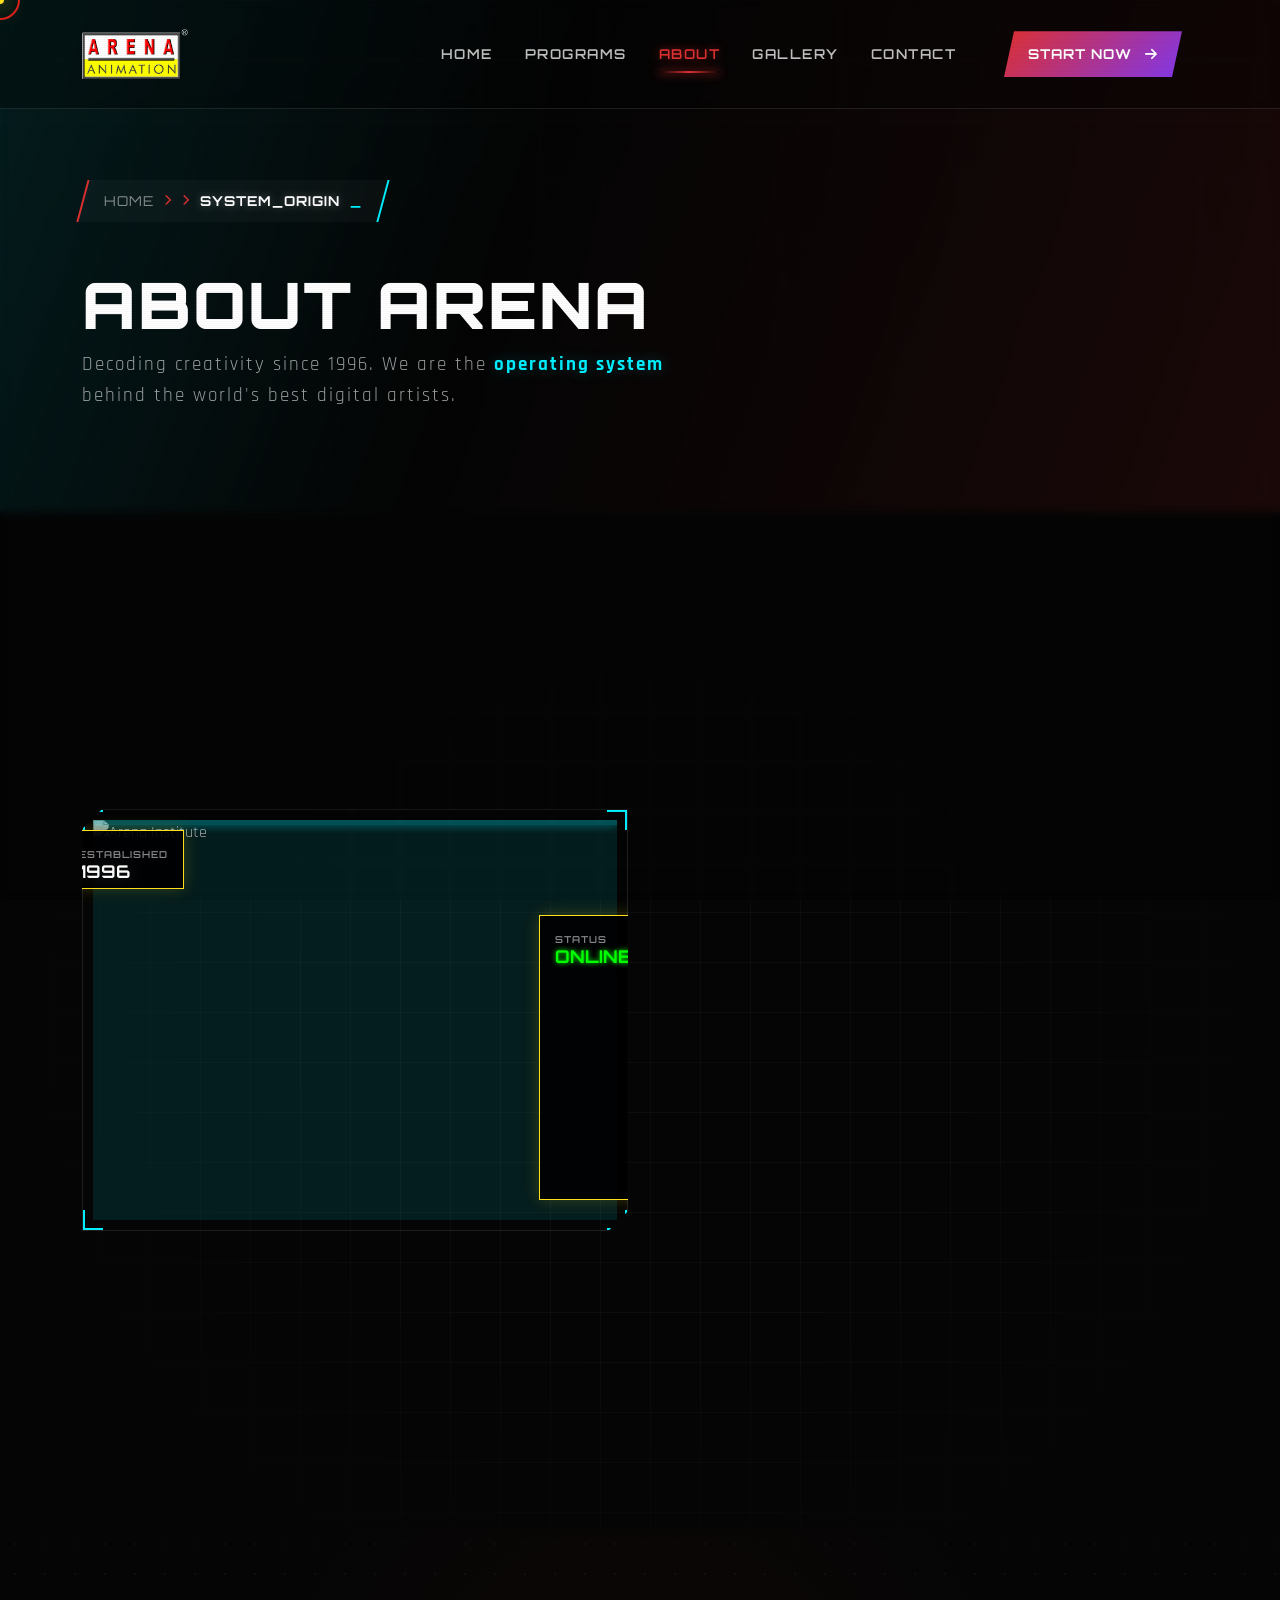
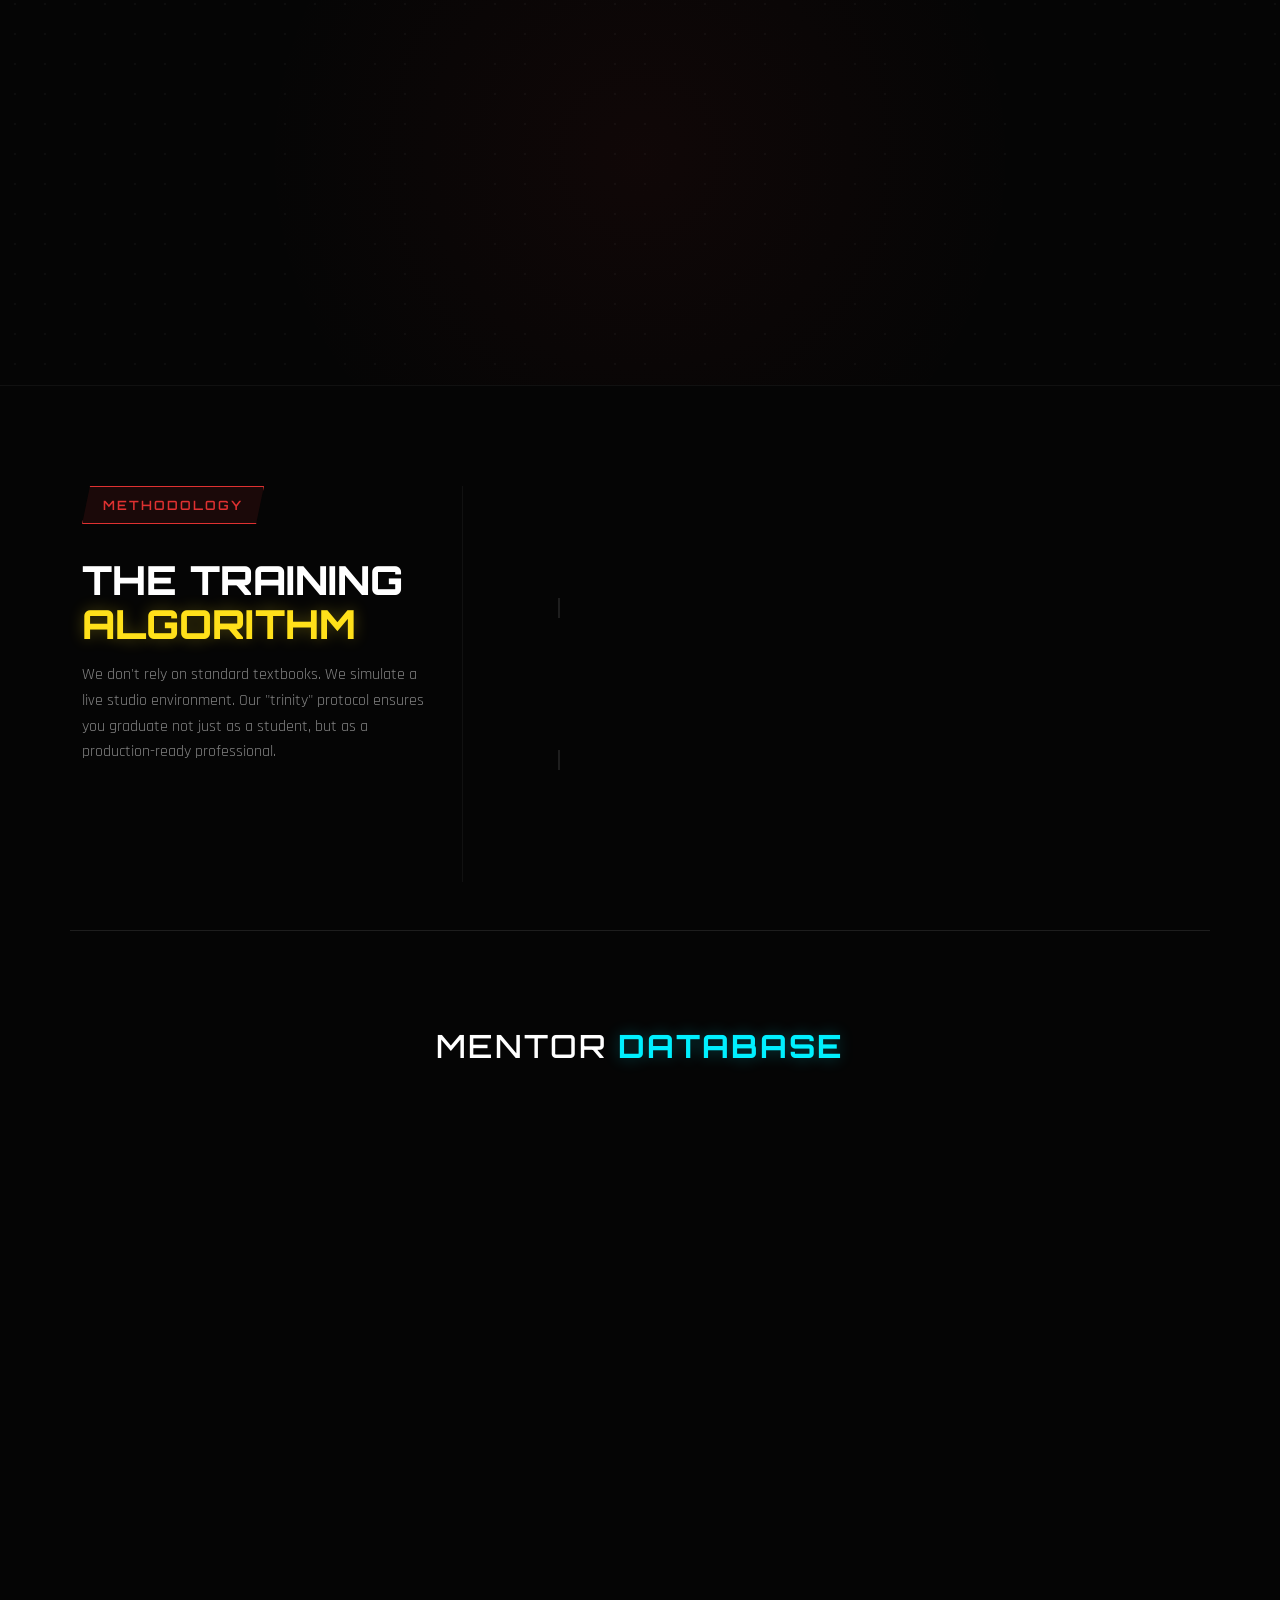
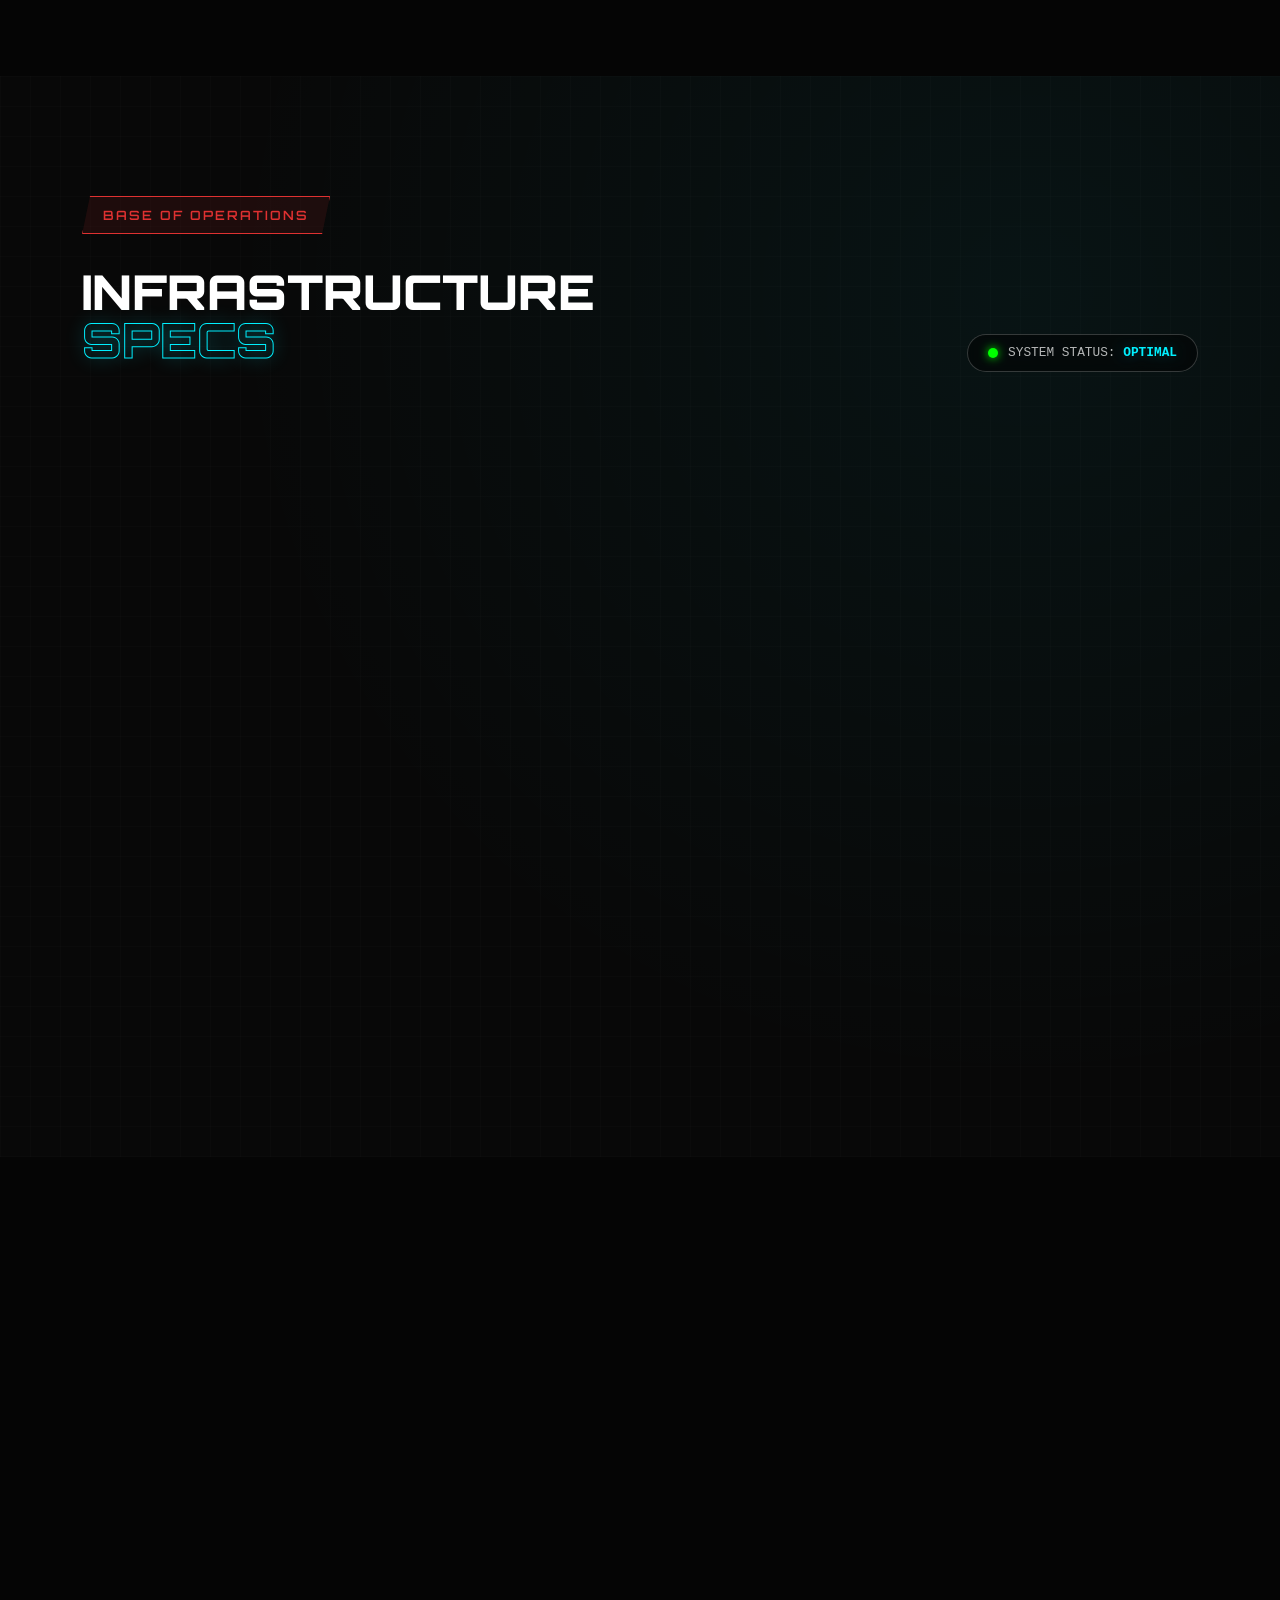
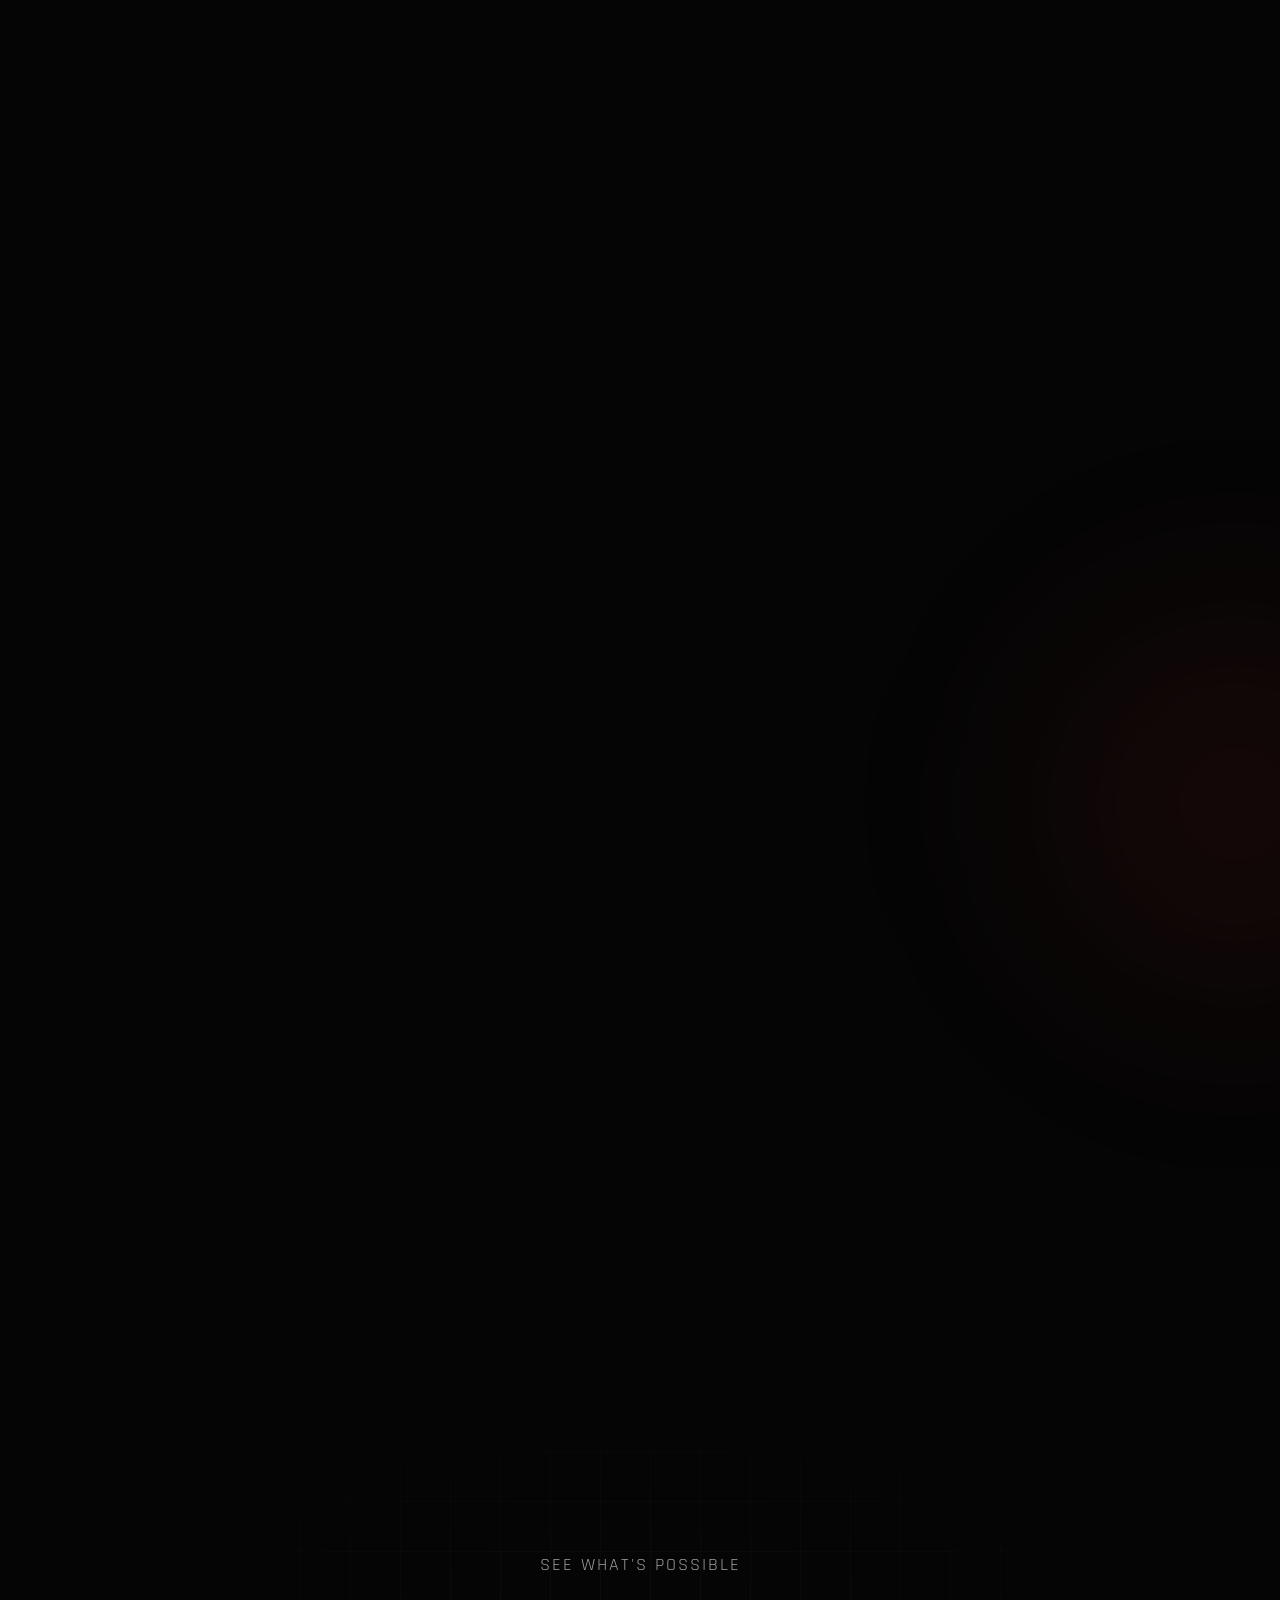
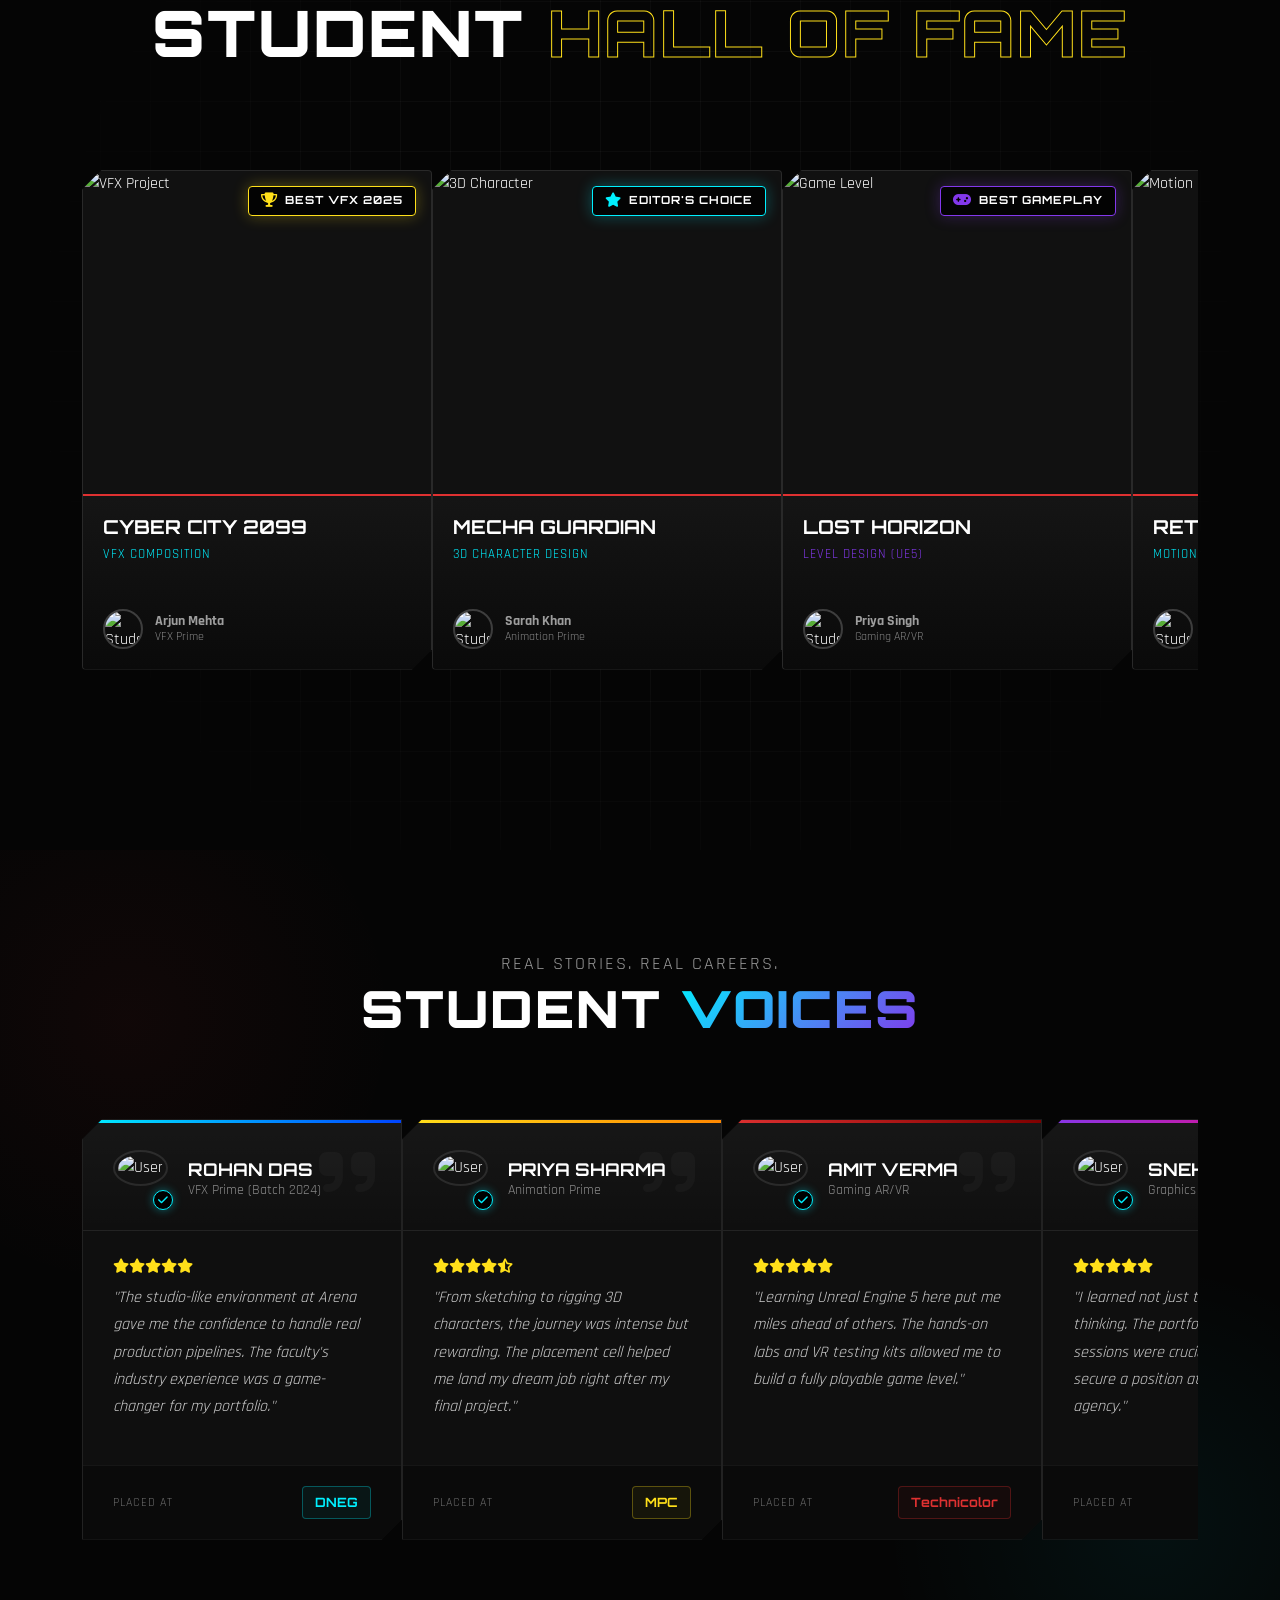
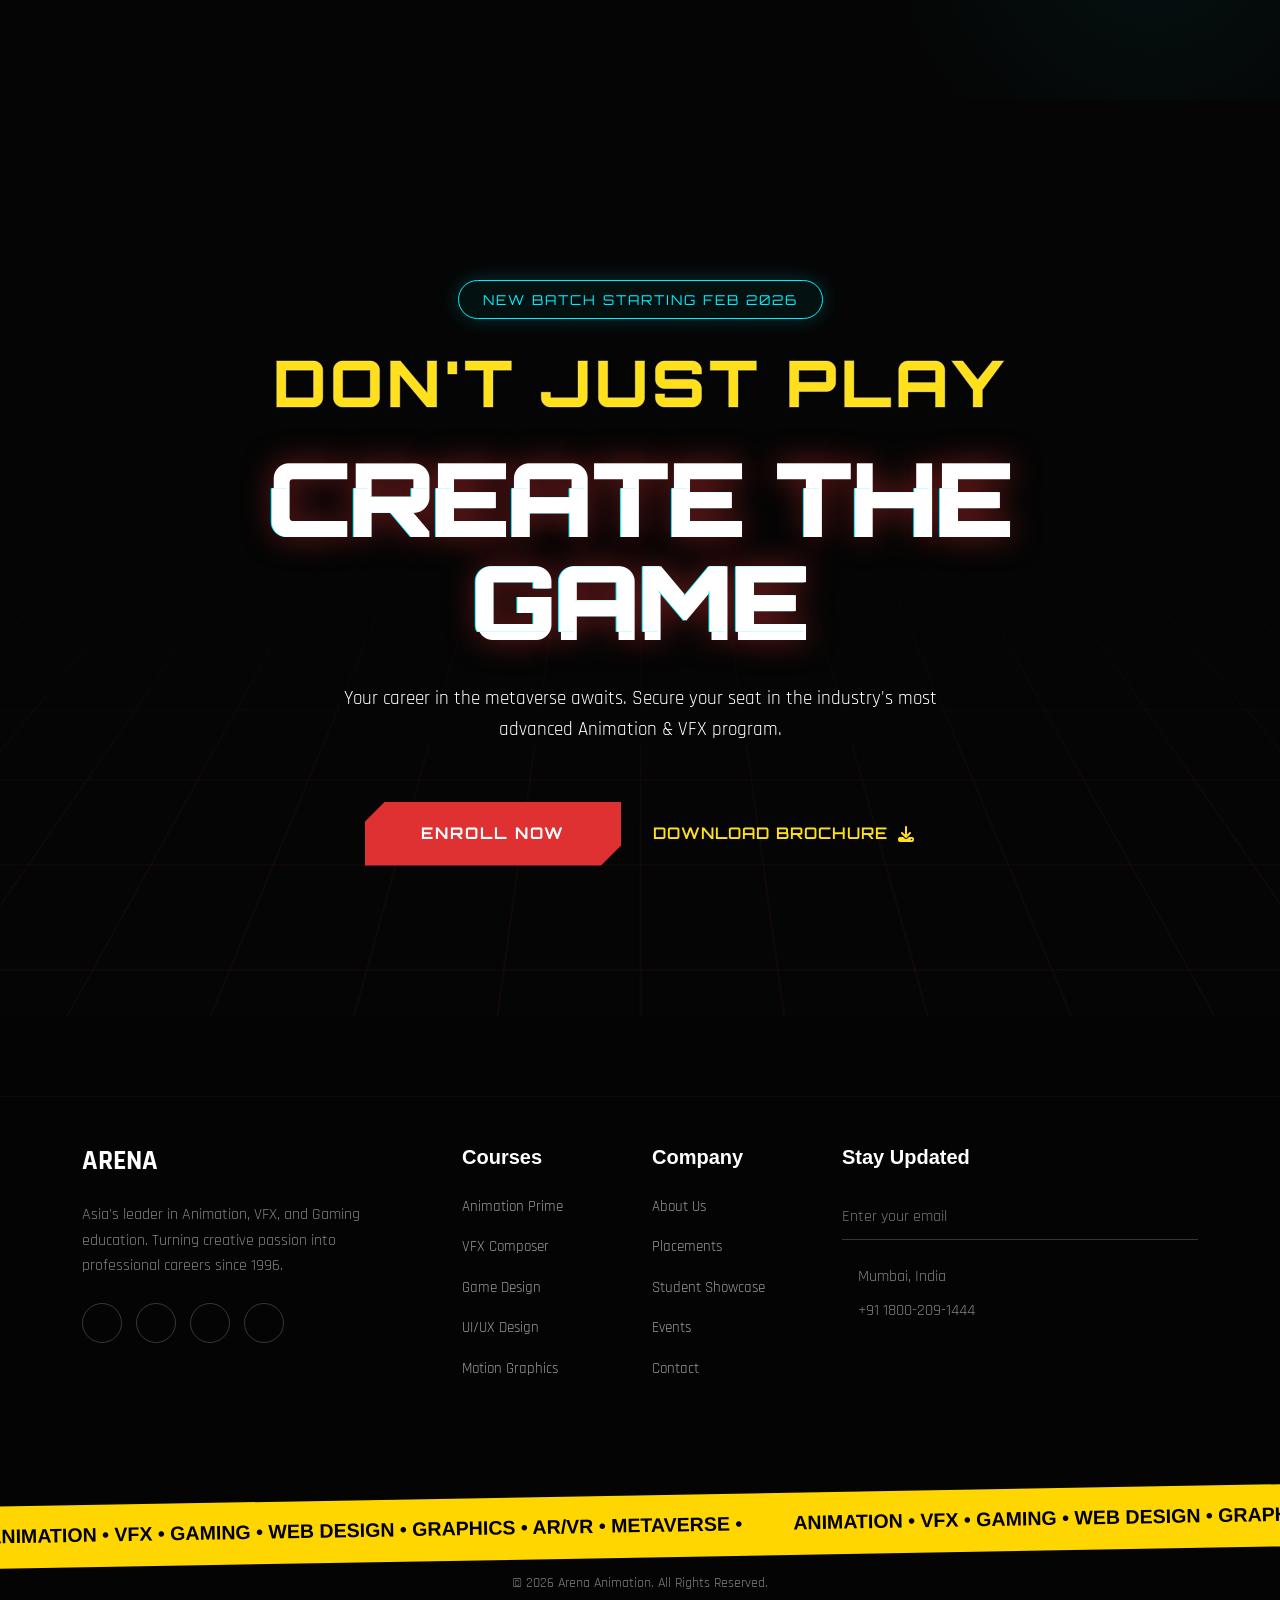
==== commit cc8bd5d7: "responsive" ====
--- a/about.html
+++ b/about.html
@@ -51,7 +51,7 @@
 
     <!-- Visual Effects Overlays -->
     <div class="scanlines"></div>
-    <div class="vignette"></div>
+    <!-- <div class="vignette"></div> -->
     <div class="particle-blur-overlay-3"></div>
 
     <!-- Particle Canvas -->
--- a/assets/css/style.css
+++ b/assets/css/style.css
@@ -162,9 +162,9 @@
    ============================================ */
 .navbar {
     padding: 1.5rem 0;
-    background: rgba(5, 5, 5, 0.8);
-    backdrop-filter: blur(20px);
-    -webkit-backdrop-filter: blur(20px);
+    background: rgba(5, 5, 5, 0.3);
+    backdrop-filter: blur(5px);
+    -webkit-backdrop-filter: blur(5px);
     border-bottom: 1px solid var(--dark-border);
     transition: all 0.4s ease;
     z-index: 1000;
@@ -187,6 +187,9 @@
     display: flex;
     flex-direction: column;
     line-height: 1.1;
+}
+.logo-container img{
+    height: 50px;
 }
 
 .logo-text {
@@ -799,10 +802,9 @@
 .hero-description {
     font-size: 1.25rem;
     line-height: 1.8;
-    color: rgba(255, 255, 255, 0.7);
     margin-bottom: 2.5rem;
     max-width: 600px;
-    font-weight: 400;
+    font-weight: 500;
 }
 
 .hero-description .highlight {
@@ -812,6 +814,12 @@
 
 .hero-description strong {
     color: #fff;
+}
+
+@media (max-width: 768px) {
+    .hero-description {
+        backdrop-filter: blur(3px);
+    }
 }
 
 /* Hero Buttons */
@@ -899,6 +907,7 @@
     clip-path: polygon(8px 0, 100% 0, calc(100% - 8px) 100%, 0 100%);
     transition: all 0.3s ease;
     min-width: 120px;
+    backdrop-filter: blur(3px);
 }
 
 .stat-box::before {
@@ -1148,6 +1157,15 @@
     color: rgba(223, 49, 49, 0.7);
     text-transform: uppercase;
     letter-spacing: 2px;
+}
+
+@media (max-width: 768px) {
+    .scroll-indicator,
+    .scroll-box,
+    .scroll-wheel,
+    .scroll-text {
+        display: none;
+    }
 }
 
 /* ============================================
@@ -1320,7 +1338,7 @@
 
     .stat-box {
         width: 100%;
-        max-width: 200px;
+        /* max-width: 200px; */
     }
 
     /* Hide custom cursor on touch devices */
@@ -1940,9 +1958,12 @@
 .institute-description {
     font-size: 1.15rem;
     line-height: 1.8;
-    color: rgba(255, 255, 255, 0.75);
+    /* color: rgba(255, 255, 255, 0.75); */
     margin-bottom: 2.5rem;
     max-width: 550px;
+    backdrop-filter: blur(3px);
+    border-radius: 10px;
+    padding: 10px;
 }
 
 .institute-features {
@@ -1961,6 +1982,7 @@
     border: 1px solid rgba(223, 49, 49, 0.2);
     border-left: 3px solid var(--arena-red);
     transition: all 0.3s ease;
+    backdrop-filter: blur(5px);
 }
 
 .feature-item:hover {
@@ -2149,6 +2171,29 @@
 
     100% {
         background-position: 200% 50%;
+    }
+}
+
+@media (max-width: 768px) {
+    .text-begin,
+    .text-top {
+        font-size: 10vw;
+    }
+
+    .text-middle {
+        font-size: 11vw;
+    }
+
+    .text-bottom {
+        font-size: 20vw;
+    }
+
+    .course-swiper {
+        margin-top: 2rem;
+    }
+
+    .immersive-section {
+        height: unset;
     }
 }
 
@@ -2372,7 +2417,7 @@
 
 @media (max-width: 768px) {
     .hero-title {
-        font-size: 3.5rem;
+        font-size: 3rem;
     }
 
     .hero-section {
@@ -2824,6 +2869,10 @@
 @media (max-width: 991px) {
     .features-grid {
         margin-top: 3rem;
+    }
+
+    .why-section {
+        padding: unset;
     }
 }
 
@@ -3435,6 +3484,11 @@
 
     .showcase-title {
         font-size: 2rem;
+        backdrop-filter: blur(2px);
+    }
+
+    .showcase-section {
+        padding: unset;
     }
 }
 
@@ -3447,6 +3501,12 @@
     padding: 100px 0;
     background-color: #050505;
     overflow: hidden;
+}
+
+@media (max-width: 768px) {
+    .testimonial-section {
+        padding: unset;
+    }
 }
 
 /* Cyberpunk Background Pattern */
@@ -3910,9 +3970,9 @@
 
 .portal-desc {
     font-size: 1.2rem;
-    color: rgba(255, 255, 255, 0.7);
     max-width: 600px;
     margin: 0 auto 3.5rem;
+    backdrop-filter: blur(4px);
 }
 
 /* --- BUTTONS --- */
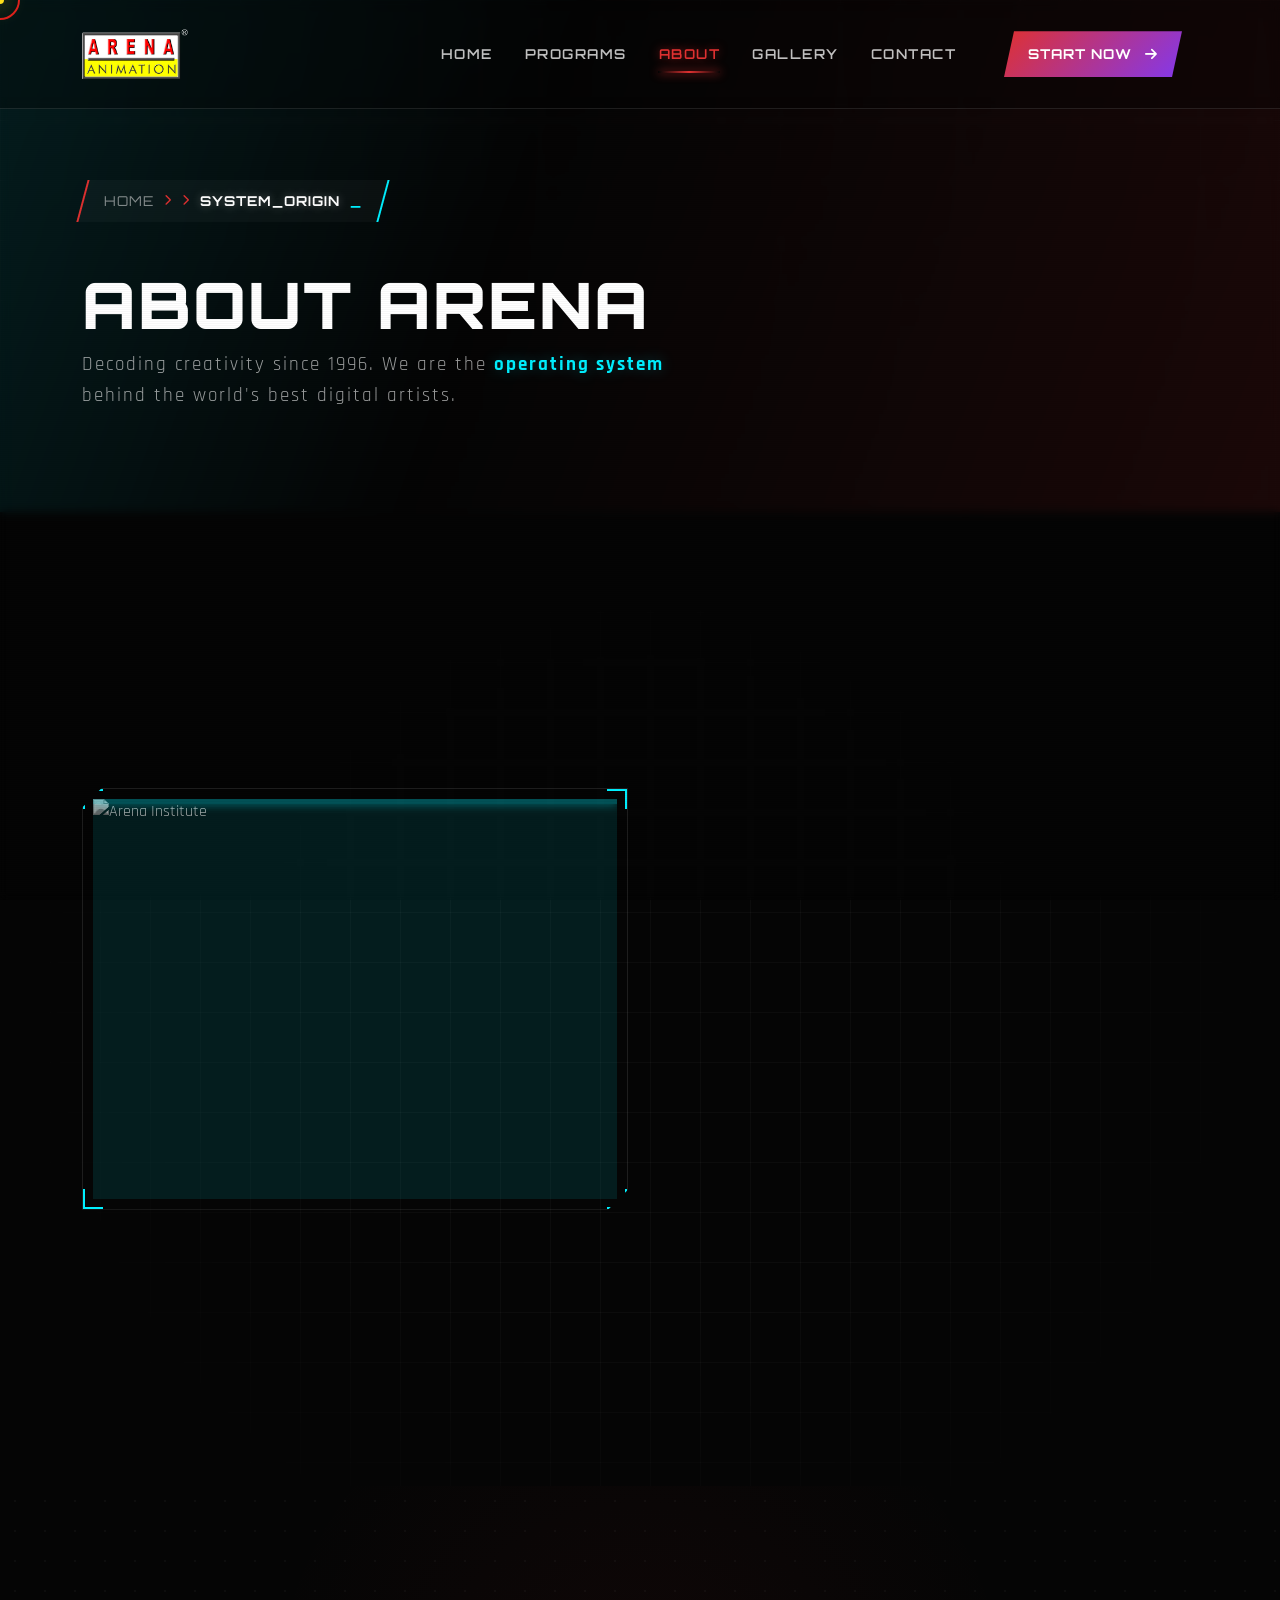
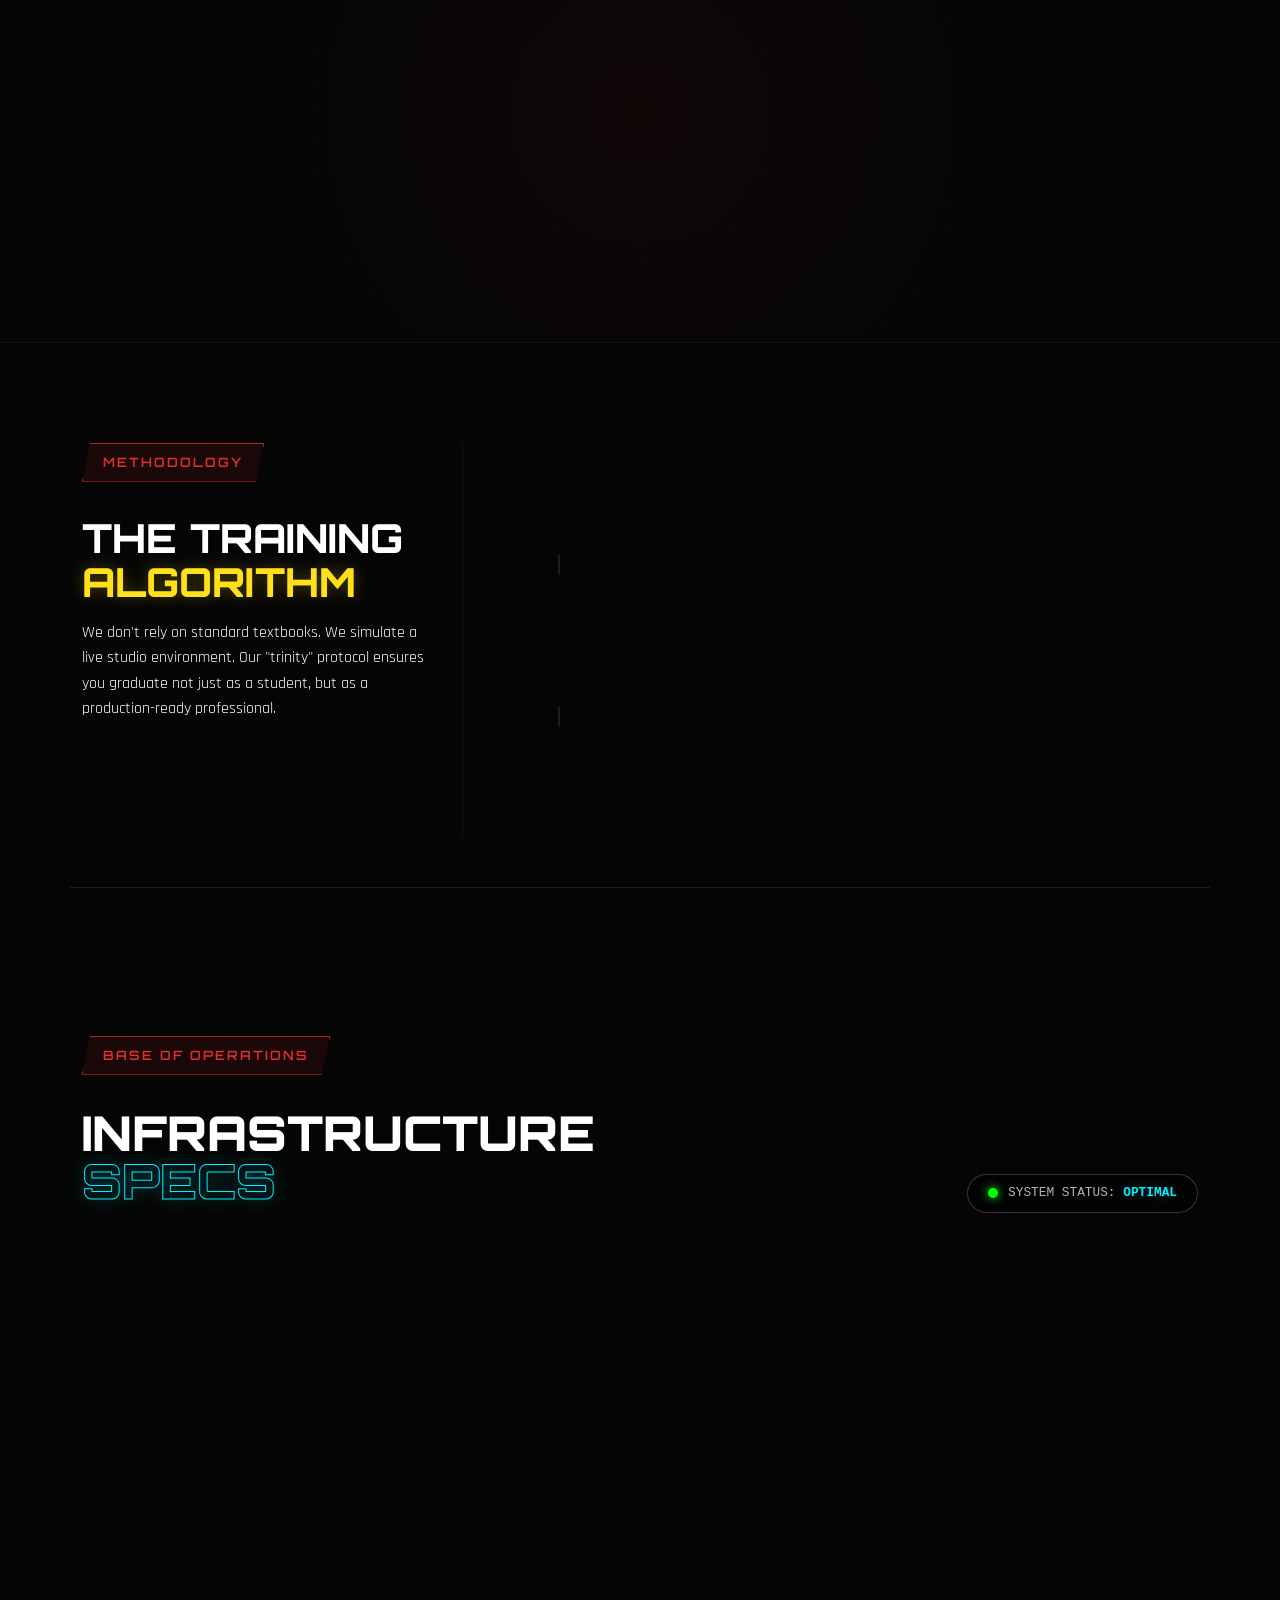
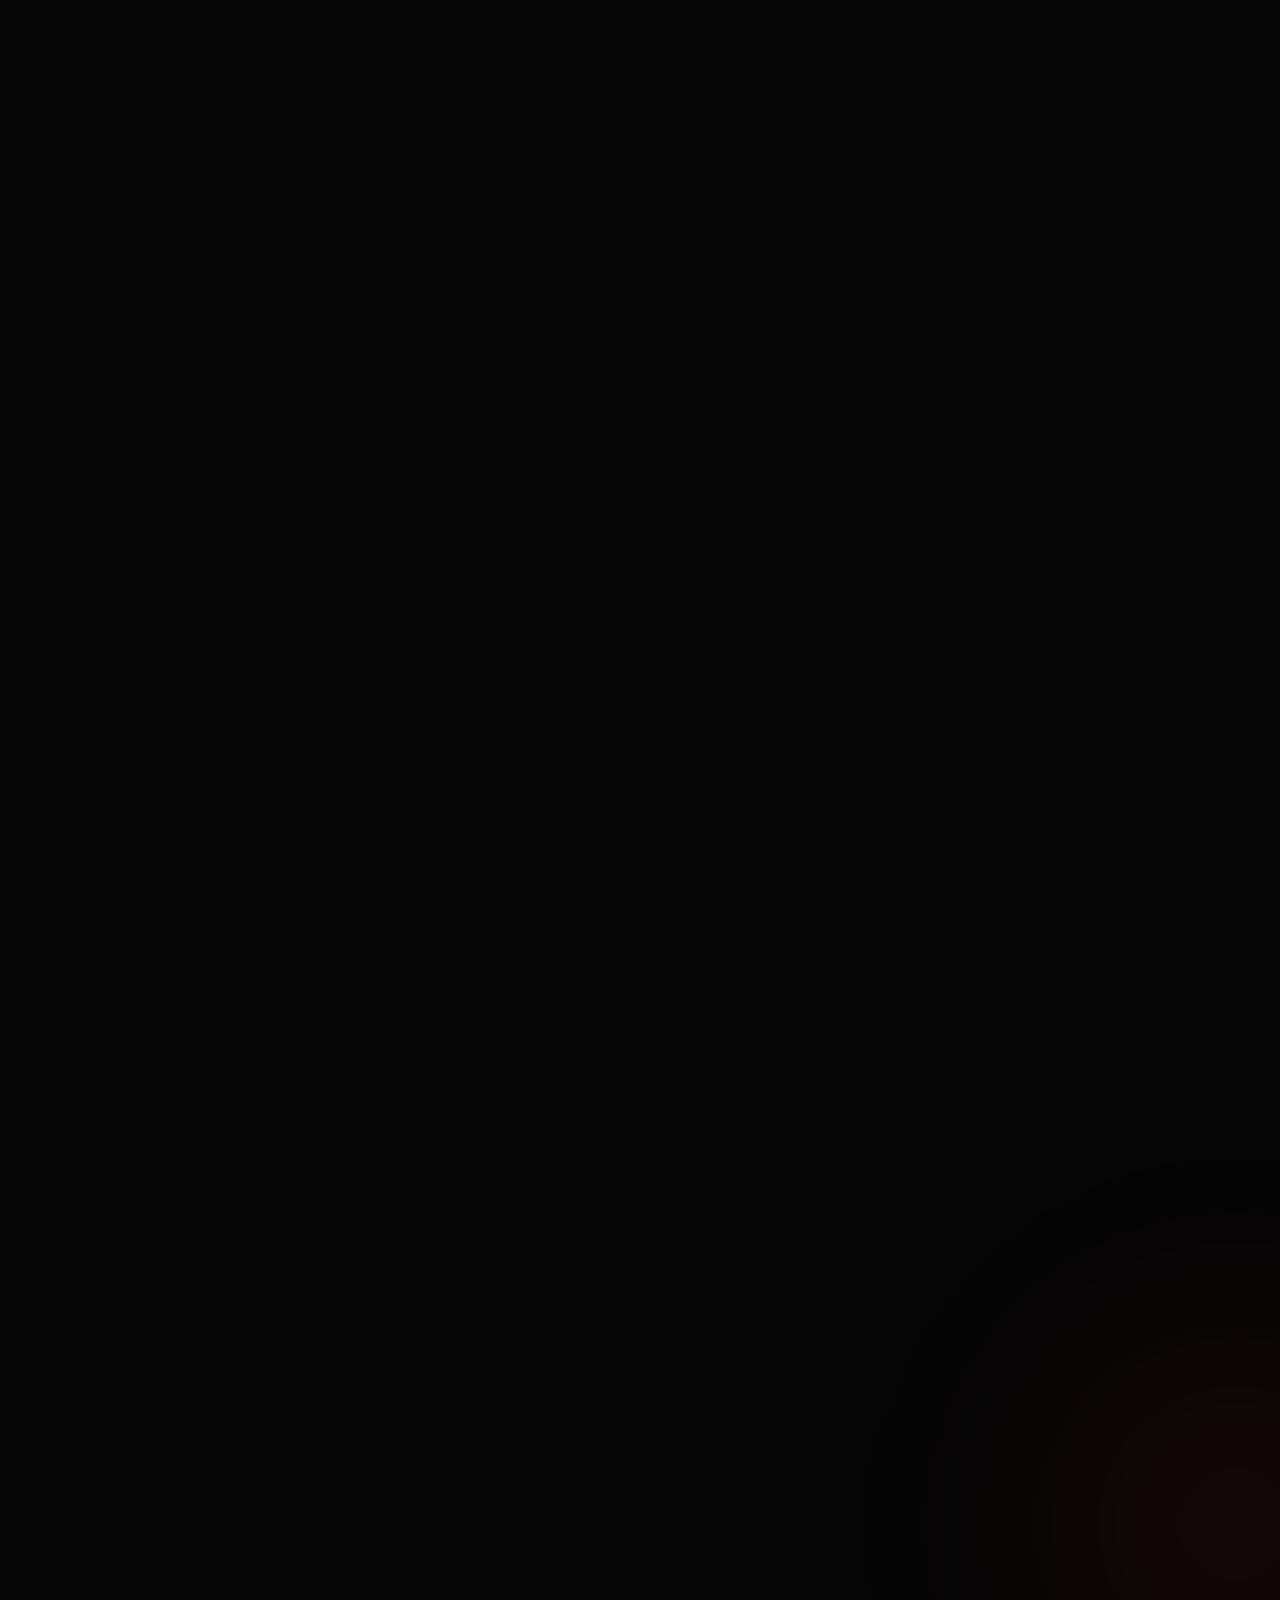
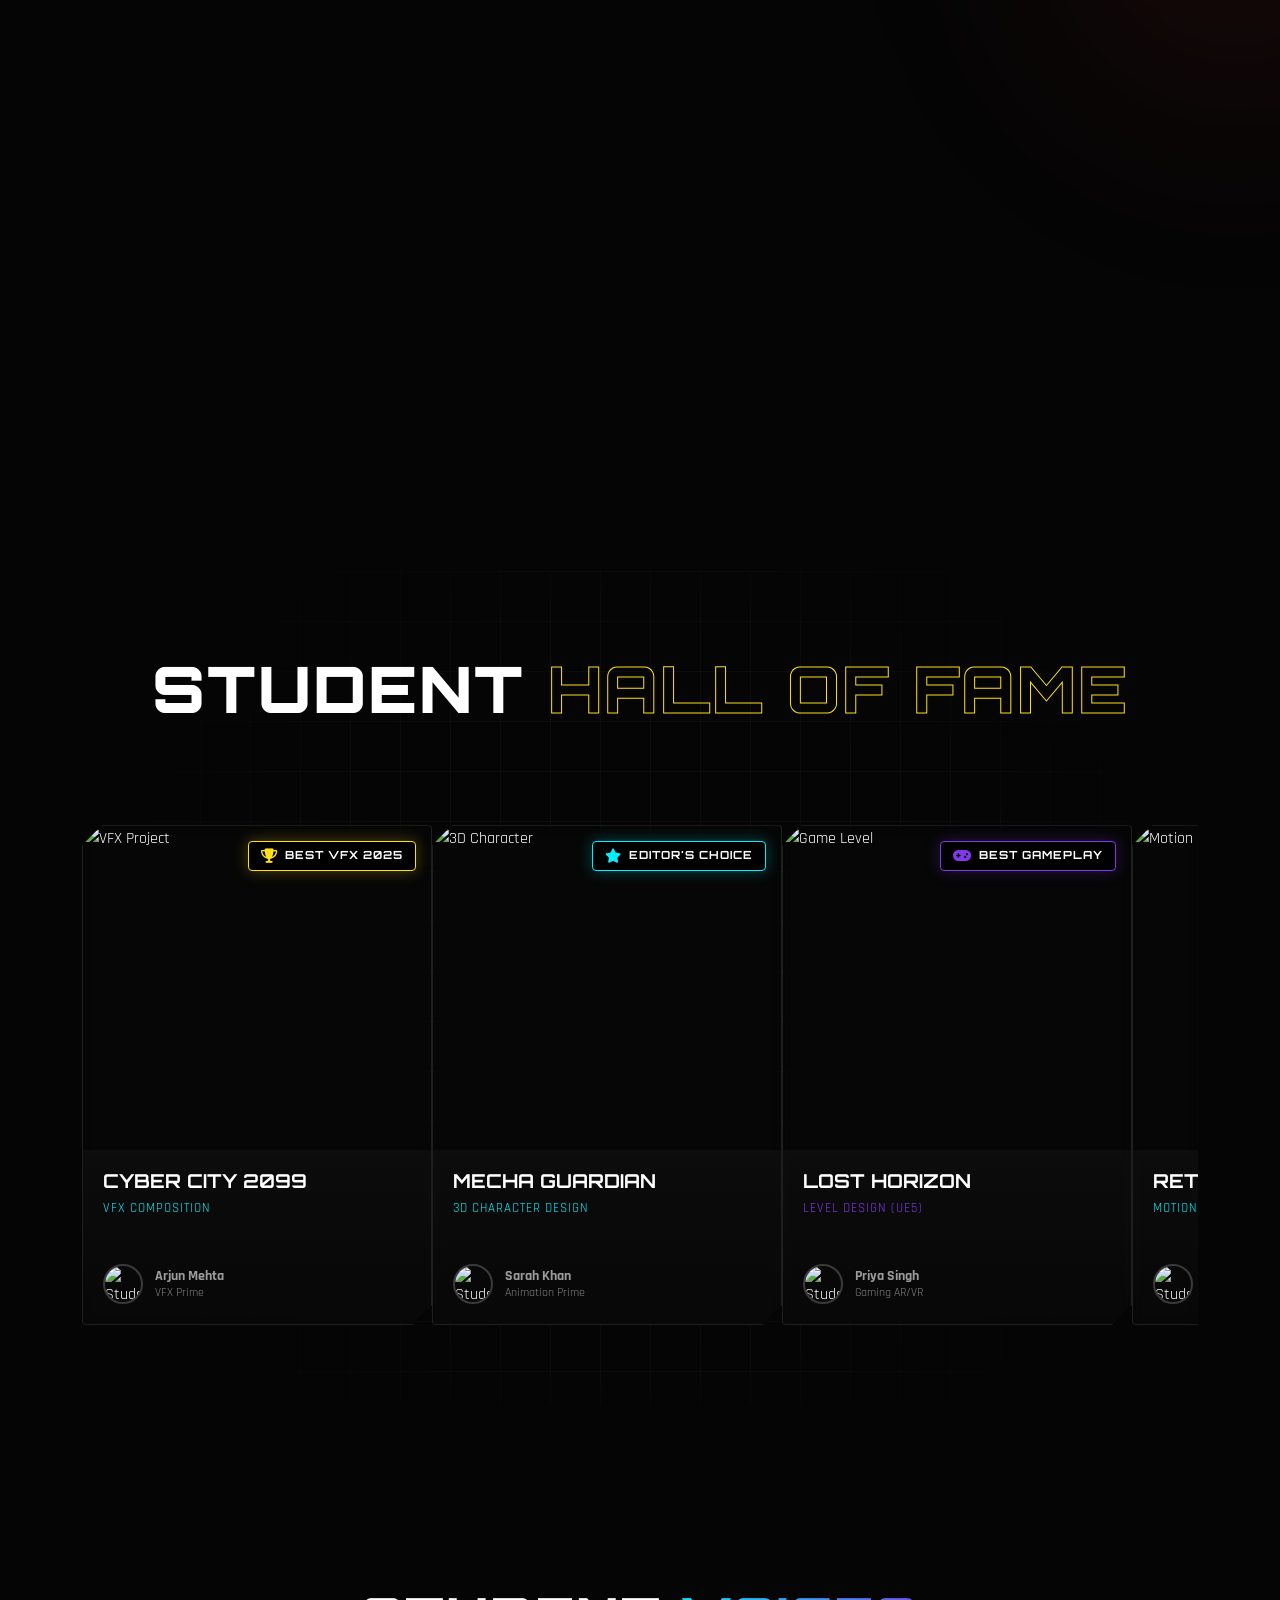
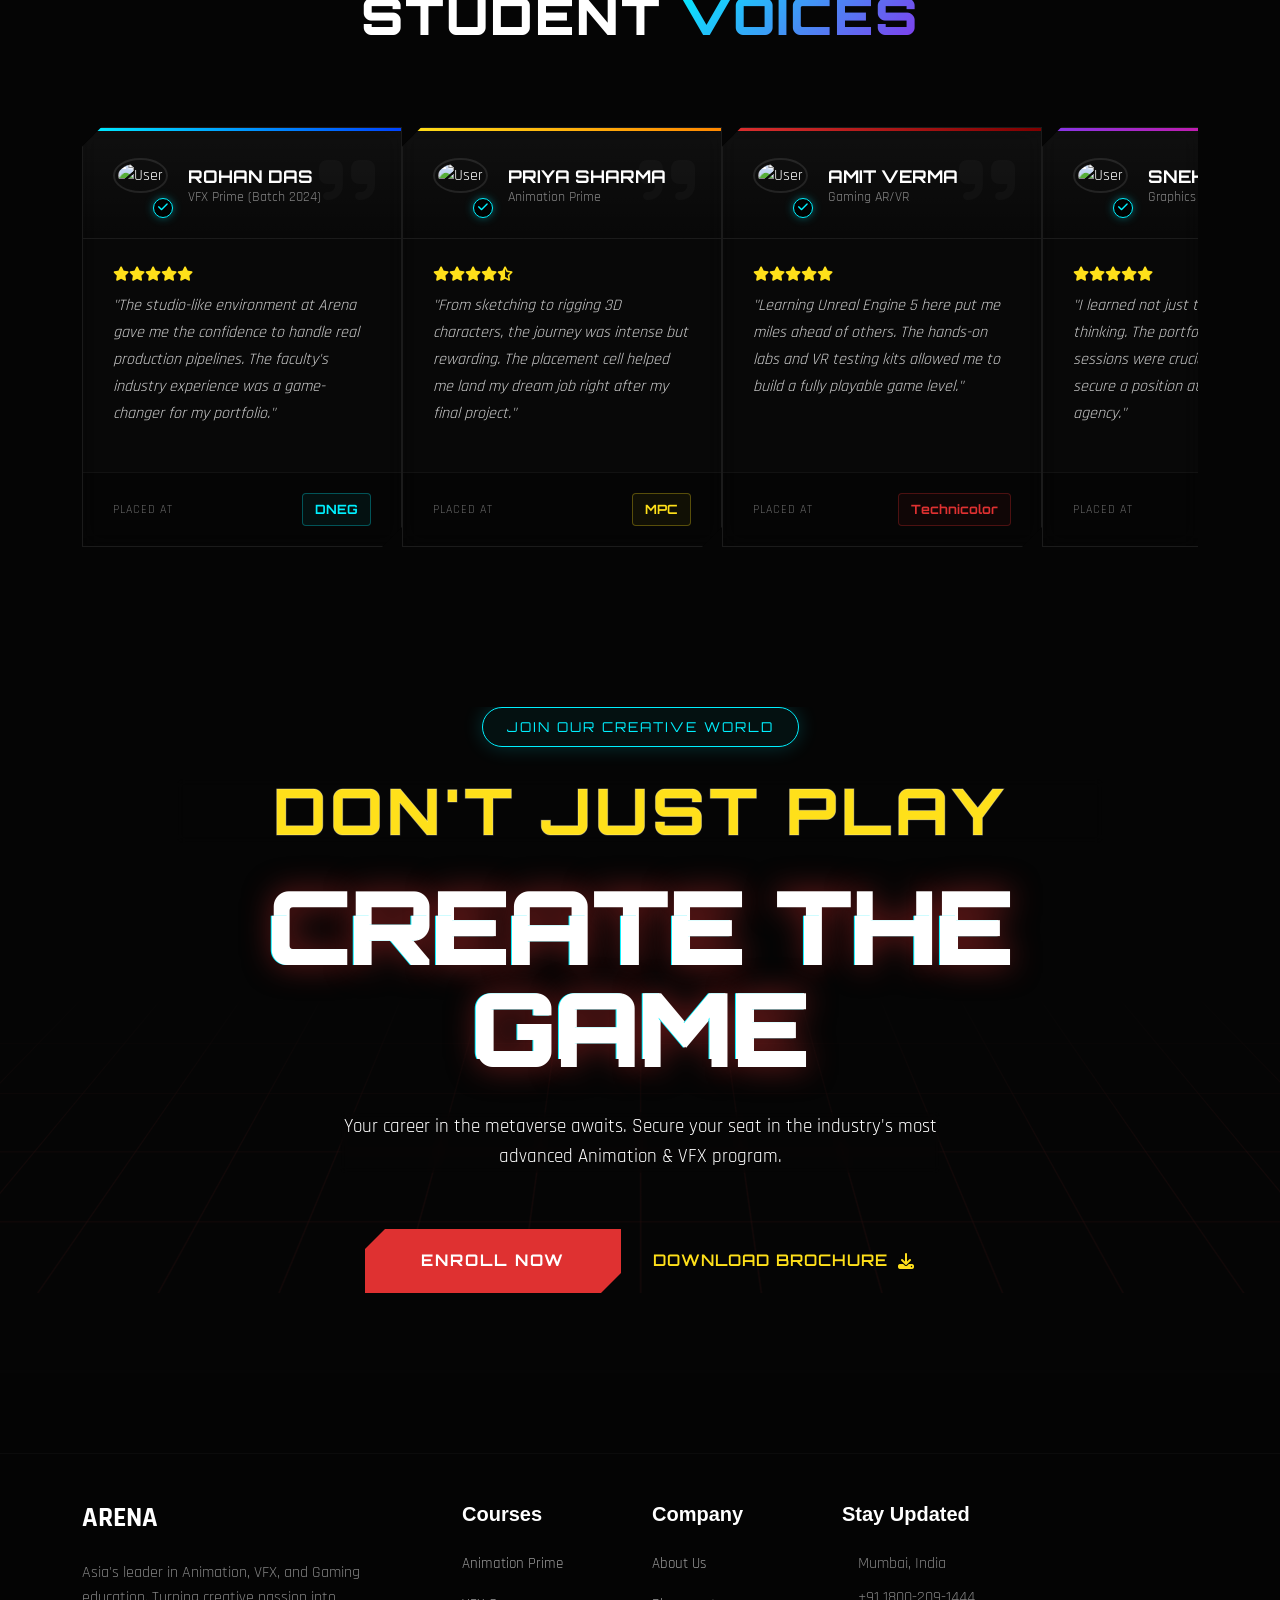
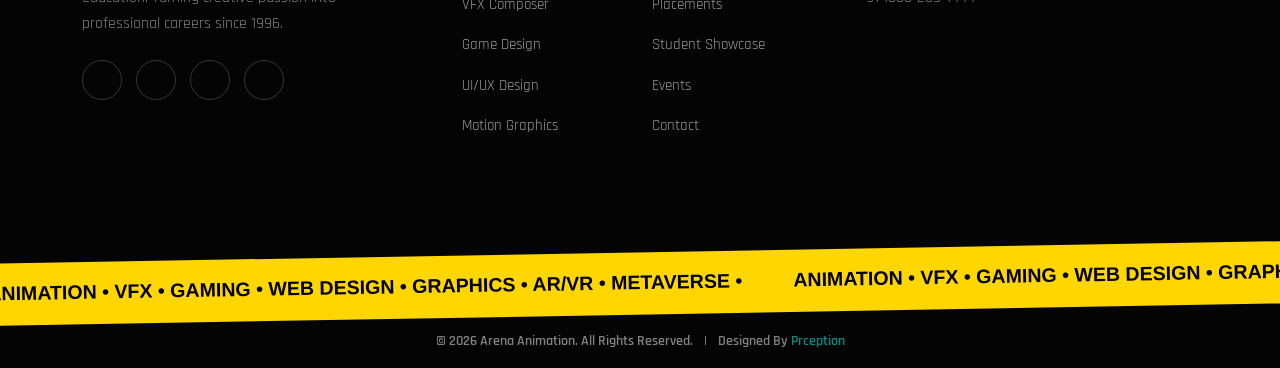
==== commit 6bc41814: "responsive and final fix" ====
--- a/about.html
+++ b/about.html
@@ -99,14 +99,14 @@
                             <div class="holo-overlay"></div>
                         </div>
 
-                        <div class="data-box float-1">
+                        <!-- <div class="data-box float-1">
                             <span class="data-label">ESTABLISHED</span>
                             <span class="data-value">1996</span>
                         </div>
                         <div class="data-box float-2">
                             <span class="data-label">STATUS</span>
                             <span class="data-value text-success">ONLINE</span>
-                        </div>
+                        </div> -->
                     </div>
                 </div>
 
@@ -138,7 +138,9 @@
                                 <span class="stat-desc">YEARS LEGACY</span>
                             </div>
                             <div class="stat-unit">
-                                <span class="stat-num" data-val="450">0</span><span class="stat-k">K+</span>
+                                <div class="d-flex align-items-baseline">
+                                    <span class="stat-num" data-val="450">0</span><span class="stat-k">&nbsp;K+</span>
+                                </div>
                                 <span class="stat-desc">ALUMNI BASE</span>
                             </div>
                             <div class="stat-unit">
@@ -147,9 +149,10 @@
                             </div>
                         </div>
 
-                        <a href="#contact" class="btn-cyber">
-                            <span>INITIATE CONTACT</span>
-                            <div class="btn-glitch-layer"></div>
+                        <a href="#programs" class="btn-hero btn-primary-hero" style="opacity: 1;">
+                            <span>View Our Programs</span>
+                            <div class="btn-glow"></div>
+                            <i class="fas fa-arrow-right ms-2"></i>
                         </a>
                     </div>
                 </div>
@@ -236,7 +239,7 @@
                 <div class="col-lg-4 mb-4 mb-lg-0">
                     <span class="section-tag">METHODOLOGY</span>
                     <h2 class="faculty-title">THE TRAINING <br> <span class="text-yellow">ALGORITHM</span></h2>
-                    <p class="text-white-50 mt-3">
+                    <p class="mt-3">
                         We don't rely on standard textbooks. We simulate a live studio environment. Our "trinity"
                         protocol ensures you graduate not just as a student, but as a production-ready professional.
                     </p>
@@ -273,7 +276,7 @@
                 </div>
             </div>
 
-            <div class="row pt-5">
+            <!-- <div class="row pt-5">
                 <div class="col-12 text-center mb-5">
                     <h3 class="faculty-subtitle">MENTOR <span class="text-cyan">DATABASE</span></h3>
                 </div>
@@ -365,14 +368,14 @@
                     </div>
                 </div>
 
-            </div>
+            </div> -->
         </div>
     </section>
 
     <!-- Infrastructure -->
     <section id="infrastructure" class="infra-section">
-        <div class="infra-bg-pattern"></div>
-        <div class="infra-overlay-gradient"></div>
+        <!-- <div class="infra-bg-pattern"></div>
+        <div class="infra-overlay-gradient"></div> -->
 
         <div class="container position-relative z-2">
 
@@ -511,9 +514,11 @@
 
                 <div class="col-lg-5 col-md-12 relative-wrapper">
                     <div class="animate-on-scroll">
-                        <div class="section-tag-wrapper">
-                            <span class="section-tag-line"></span>
-                            <span class="section-tag-text">THE ARENA ADVANTAGE</span>
+                        <div class="hero-badge-container animate-on-scroll">
+                            <div class="hero-badge">
+                                <span class="badge-dot"></span>
+                                <span>The Arena Advantage</span>
+                            </div>
                         </div>
 
                         <h2 class="why-title">
@@ -680,13 +685,19 @@
     </section>
 
     <!-- Student Showcase Section -->
-    <section id="student-showcase" class="showcase-section">
+
+    <section id="student-showcase" class="showcase-section p-u">
         <div class="showcase-bg-grid"></div>
 
         <div class="container">
 
             <div class="section-header text-center mb-5">
-                <p class="showcase-subtitle">See What's Possible</p>
+                <div class="hero-badge-container animate-on-scroll">
+                    <div class="hero-badge">
+                        <span class="badge-dot"></span>
+                        <span>See What's Possible</span>
+                    </div>
+                </div>
                 <h2 class="showcase-title">
                     Student <span class="highlight-stroke">Hall of Fame</span>
                 </h2>
@@ -932,11 +943,16 @@
 
     <!-- Testimonial Section -->
     <section class="testimonial-section">
-        <div class="tech-pattern-bg"></div>
+        <!-- <div class="tech-pattern-bg"></div> -->
 
         <div class="container">
             <div class="section-header">
-                <p class="testi-subtitle">Real Stories. Real Careers.</p>
+                <div class="hero-badge-container animate-on-scroll">
+                    <div class="hero-badge">
+                        <span class="badge-dot"></span>
+                        <span>Real Stories. Real Careers.</span>
+                    </div>
+                </div>
                 <h2 class="testi-title">
                     Student <span class="gradient-text">Voices</span>
                 </h2>
@@ -1097,7 +1113,7 @@
     </section>
 
     <!-- CTA Section -->
-    <section class="portal-cta-section">
+    <section class="portal-cta-section p-u m-b">
         <div class="portal-grid-floor"></div>
         <div class="portal-overlay-vignette"></div>
 
@@ -1106,7 +1122,7 @@
                 <div class="col-lg-10 text-center">
 
                     <div class="cta-badge-wrapper">
-                        <span class="cta-badge">New Batch Starting Feb 2026</span>
+                        <span class="cta-badge">Join Our Creative World</span>
                     </div>
 
                     <h2 class="portal-title">
--- a/assets/css/style.css
+++ b/assets/css/style.css
@@ -107,6 +107,7 @@
     transition: all 0.15s ease-out;
     mix-blend-mode: difference;
     transform: translate(-50%, -50%);
+    z-index: 999999;
 }
 
 .cursor-dot {
@@ -119,6 +120,7 @@
     z-index: 10001;
     box-shadow: 0 0 20px var(--arena-yellow), 0 0 40px var(--arena-yellow-glow);
     transform: translate(-50%, -50%);
+    z-index: 999999;
 }
 
 .custom-cursor.hover {
@@ -167,7 +169,7 @@
     -webkit-backdrop-filter: blur(5px);
     border-bottom: 1px solid var(--dark-border);
     transition: all 0.4s ease;
-    z-index: 1000;
+    z-index: 99999;
     /* Ensure sticky on mobile */
     position: fixed;
     top: 0;
@@ -188,7 +190,8 @@
     flex-direction: column;
     line-height: 1.1;
 }
-.logo-container img{
+
+.logo-container img {
     height: 50px;
 }
 
@@ -595,6 +598,13 @@
 .hero-content {
     position: relative;
     z-index: 10;
+    padding-top: 3rem;
+}
+
+@media screen and (max-width: 768px) {
+    .hero-content {
+        padding-top: 1.5rem;
+    }
 }
 
 /* Hero Badge */
@@ -617,6 +627,7 @@
     clip-path: polygon(10px 0, 100% 0, calc(100% - 10px) 100%, 0 100%);
     position: relative;
     overflow: hidden;
+    backdrop-filter: blur(5px);
 }
 
 .badge-dot {
@@ -1015,6 +1026,13 @@
     -webkit-text-fill-color: transparent;
     background-clip: text;
     margin-bottom: 0.75rem;
+    transition: all 0.3s ease;
+}
+
+.card-3d:hover .card-icon {
+    background: none;
+    -webkit-text-fill-color: #ffffff;
+    color: #ffffff;
 }
 
 .card-title {
@@ -1030,6 +1048,12 @@
     font-size: 0.85rem;
     color: rgba(255, 255, 255, 0.6);
     line-height: 1.4;
+    transition: color 0.3s ease;
+}
+
+.card-3d:hover .card-desc {
+    color: var(--neon-pink);
+    opacity: 1;
 }
 
 /* Card Positions & Animations */
@@ -1160,6 +1184,7 @@
 }
 
 @media (max-width: 768px) {
+
     .scroll-indicator,
     .scroll-box,
     .scroll-wheel,
@@ -1875,7 +1900,7 @@
     height: 450px;
     overflow: hidden;
     margin-top: 0;
-    border-top: 1px solid #333;
+    /* border-top: 1px solid #333; */
 }
 
 /* Cool Dark Mode Filter for Map */
@@ -1888,7 +1913,7 @@
 .map-overlay-text {
     position: absolute;
     top: 20px;
-    left: 20px;
+    right: 20px;
     background: rgba(0, 0, 0, 0.8);
     color: #00f0ff;
     padding: 5px 15px;
@@ -1911,6 +1936,12 @@
 
     .map-container {
         height: 300px;
+    }
+
+    .map-overlay-text {
+        width: 30%;
+        padding: 5px;
+        text-align: center;
     }
 }
 
@@ -2105,7 +2136,7 @@
 
 /* Top Line: "A NEW" style */
 .text-top {
-    font-family: 'Syne', sans-serif;
+    font-family: var(--font-display);
     font-weight: 800;
     font-size: 8vw;
     /* Responsive massive size */
@@ -2118,7 +2149,7 @@
 }
 
 .text-begin {
-    font-family: 'Syne', sans-serif;
+    font-family: var(--font-display);
     font-weight: 800;
     font-size: 8vw;
     /* Responsive massive size */
@@ -2150,9 +2181,9 @@
 
 /* Bottom Line: "Experience" style */
 .text-bottom {
-    font-family: 'Syne', sans-serif;
+    font-family: var(--font-display);
     font-weight: 800;
-    font-size: 10vw;
+    font-size: 12vw;
     color: #333;
     /* Darker to fade out */
     text-transform: uppercase;
@@ -2175,6 +2206,7 @@
 }
 
 @media (max-width: 768px) {
+
     .text-begin,
     .text-top {
         font-size: 10vw;
@@ -2264,7 +2296,7 @@
 .course-card {
     width: 100%;
     height: 100%;
-    border-radius: 20px;
+    /* border-radius: 20px; */
     overflow: hidden;
     position: relative;
     background: #1a1a20;
@@ -2436,7 +2468,12 @@
     padding-top: 80px;
     overflow: hidden;
     z-index: 20;
-    /* Above everything */
+}
+
+@media (max-width: 768px) {
+    .footer-section {
+        margin-top: 5rem;
+    }
 }
 
 /* CTA Area */
@@ -2872,7 +2909,7 @@
     }
 
     .why-section {
-        padding: unset;
+        /* padding: unset; */
     }
 }
 
@@ -3187,7 +3224,7 @@
 
 @media (max-width: 768px) {
     .careers-section {
-        padding: 60px 0;
+        padding: 0px 0;
     }
 
     .holo-grid-wrapper {
@@ -3211,7 +3248,7 @@
 .showcase-section {
     position: relative;
     padding: 100px 0;
-    background-color: #050505;
+    background-color: #0505057e;
     overflow: hidden;
     /* min-height: 100vh; */
 }
@@ -3283,13 +3320,14 @@
     position: relative;
     width: 100%;
     height: 100%;
-    background: #111111;
+    background: #11111123;
     border: 1px solid rgba(255, 255, 255, 0.1);
     border-radius: 4px;
     overflow: hidden;
     transition: all 0.4s ease;
     /* Cyberpunk Angular Corners */
     clip-path: polygon(20px 0, 100% 0, 100% calc(100% - 20px), calc(100% - 20px) 100%, 0 100%, 0 20px);
+    backdrop-filter: blur(7px);
 }
 
 /* Active Slide Styling */
@@ -3374,11 +3412,12 @@
     position: relative;
     height: 35%;
     padding: 20px;
-    background: linear-gradient(180deg, #151515 0%, #0a0a0a 100%);
-    border-top: 2px solid #DF3131;
+    background: linear-gradient(180deg, #1515157a 0%, #0a0a0a77 100%);
+    /* border-top: 2px solid #DF3131; */
     display: flex;
     flex-direction: column;
     justify-content: space-between;
+    backdrop-filter: blur(5px);
 }
 
 .project-title {
@@ -3488,7 +3527,7 @@
     }
 
     .showcase-section {
-        padding: unset;
+        /* padding: unset; */
     }
 }
 
@@ -3505,7 +3544,7 @@
 
 @media (max-width: 768px) {
     .testimonial-section {
-        padding: unset;
+        /* padding: unset; */
     }
 }
 
@@ -3577,7 +3616,7 @@
     position: relative;
     width: 100%;
     max-width: 400px;
-    background: #0f0f0f;
+    background: #0f0f0f62;
     border: 1px solid rgba(255, 255, 255, 0.08);
     /* Tech Shape Clip Path */
     clip-path: polygon(20px 0, 100% 0,
@@ -3586,6 +3625,7 @@
     transition: all 0.4s ease;
     display: flex;
     flex-direction: column;
+    backdrop-filter: blur(10px);
 }
 
 /* Card Hover Effect */
@@ -4048,7 +4088,7 @@
 /* Mobile Adjustments */
 @media (max-width: 768px) {
     .portal-cta-section {
-        padding: 100px 0;
+        padding: 0px 0;
     }
 
     .portal-title .outline-layer {
@@ -4380,6 +4420,12 @@
     overflow: hidden;
 }
 
+@media (max-width: 768px) {
+    .overview-section {
+        padding: 100px 0;
+    }
+}
+
 /* Background Grid */
 .overview-bg-grid {
     position: absolute;
@@ -4614,7 +4660,7 @@
 .overview-text {
     font-size: 1.1rem;
     line-height: 1.7;
-    color: rgba(255, 255, 255, 0.7);
+    /* color: rgba(255, 255, 255, 0.7); */
     margin-bottom: 1.5rem;
 }
 
@@ -4890,7 +4936,7 @@
 .vm-desc {
     font-size: 1.1rem;
     line-height: 1.7;
-    color: rgba(255, 255, 255, 0.7);
+    /* color: rgba(255, 255, 255, 0.7); */
     margin-bottom: 2rem;
     max-width: 90%;
 }
@@ -5179,13 +5225,19 @@
     }
 }
 
+@media (max-width: 767px) {
+    .faculty-section {
+        padding: 50px 0;
+    }
+}
+
 /* ============================================
    INFRASTRUCTURE SECTION
    ============================================ */
 .infra-section {
     position: relative;
-    padding: 120px 0;
-    background-color: #080808;
+    /* padding: 120px 0; */
+    /* background-color: #080808; */
     overflow: hidden;
 }
 
@@ -5566,16 +5618,16 @@
 .course-card {
     background: var(--card-bg);
     border: 1px solid rgba(255, 255, 255, 0.1);
-    border-radius: 13px;
+    /* border-radius: 13px; */
     overflow: hidden;
     position: relative;
     transition: all 0.4s ease;
     height: 100%;
     display: flex;
     flex-direction: column;
-    /* clip-path: polygon(20px 0, 100% 0,
+    clip-path: polygon(20px 0, 100% 0,
             100% calc(100% - 20px), calc(100% - 20px) 100%,
-            0 100%, 0 20px); */
+            0 100%, 0 20px);
 }
 
 .course-card:hover {
@@ -5637,11 +5689,15 @@
 }
 
 .card-desc {
-    color: rgba(255, 255, 255, 0.6);
+    color: #dbdbdb;
     font-size: 0.9rem;
     line-height: 1.6;
     margin-bottom: 20px;
     flex-grow: 1;
+}
+
+.card-desc:hover {
+    color: #000000;
 }
 
 /* Tech Specs List */
@@ -5719,5 +5775,90 @@
 }
 
 .z-ind {
+    z-index: 999;
+}
+
+.p-u {
+    padding: unset !important;
+}
+
+.m-b {
+    margin-bottom: 5rem;
+}
+
+
+.footer-bottom {
+    color: #018f87;
+    font-weight: 600;
+}
+
+/* ============================================
+   SCROLL TO TOP STYLE
+   ============================================ */
+.scroll-to-top {
+    position: fixed;
+    bottom: 30px;
+    right: 30px;
+    width: 50px;
+    height: 50px;
+    background: rgba(20, 20, 25, 0.8);
+    border: 1px solid var(--arena-red);
+    color: var(--arena-red);
+    border-radius: 50%;
+    /* Circular or change to 8px for square-ish */
+    display: flex;
+    justify-content: center;
+    align-items: center;
+    font-size: 1.2rem;
+    cursor: pointer;
+    opacity: 0;
+    visibility: hidden;
+    transform: translateY(20px);
+    transition: all 0.4s cubic-bezier(0.68, -0.55, 0.265, 1.55);
     z-index: 9999;
+    backdrop-filter: blur(5px);
+    overflow: hidden;
+    box-shadow: 0 5px 15px rgba(0, 0, 0, 0.5);
+}
+
+.scroll-to-top.show {
+    opacity: 1;
+    visibility: visible;
+    transform: translateY(0);
+}
+
+.scroll-to-top:hover {
+    background: var(--arena-red);
+    color: #fff;
+    transform: translateY(-5px);
+    box-shadow: 0 0 20px var(--arena-red-glow);
+}
+
+.scroll-to-top .glow-effect {
+    position: absolute;
+    top: 50%;
+    left: 50%;
+    width: 200%;
+    height: 200%;
+    background: radial-gradient(circle, rgba(255, 255, 255, 0.4) 0%, transparent 70%);
+    transform: translate(-50%, -50%) scale(0);
+    transition: transform 0.5s ease;
+    border-radius: 50%;
+    z-index: -1;
+}
+
+.scroll-to-top:active .glow-effect {
+    transform: translate(-50%, -50%) scale(1);
+    transition: transform 0.1s ease;
+}
+
+/* Mobile Adjustments */
+@media (max-width: 768px) {
+    .scroll-to-top {
+        bottom: 20px;
+        right: 20px;
+        width: 45px;
+        height: 45px;
+        font-size: 1rem;
+    }
 }
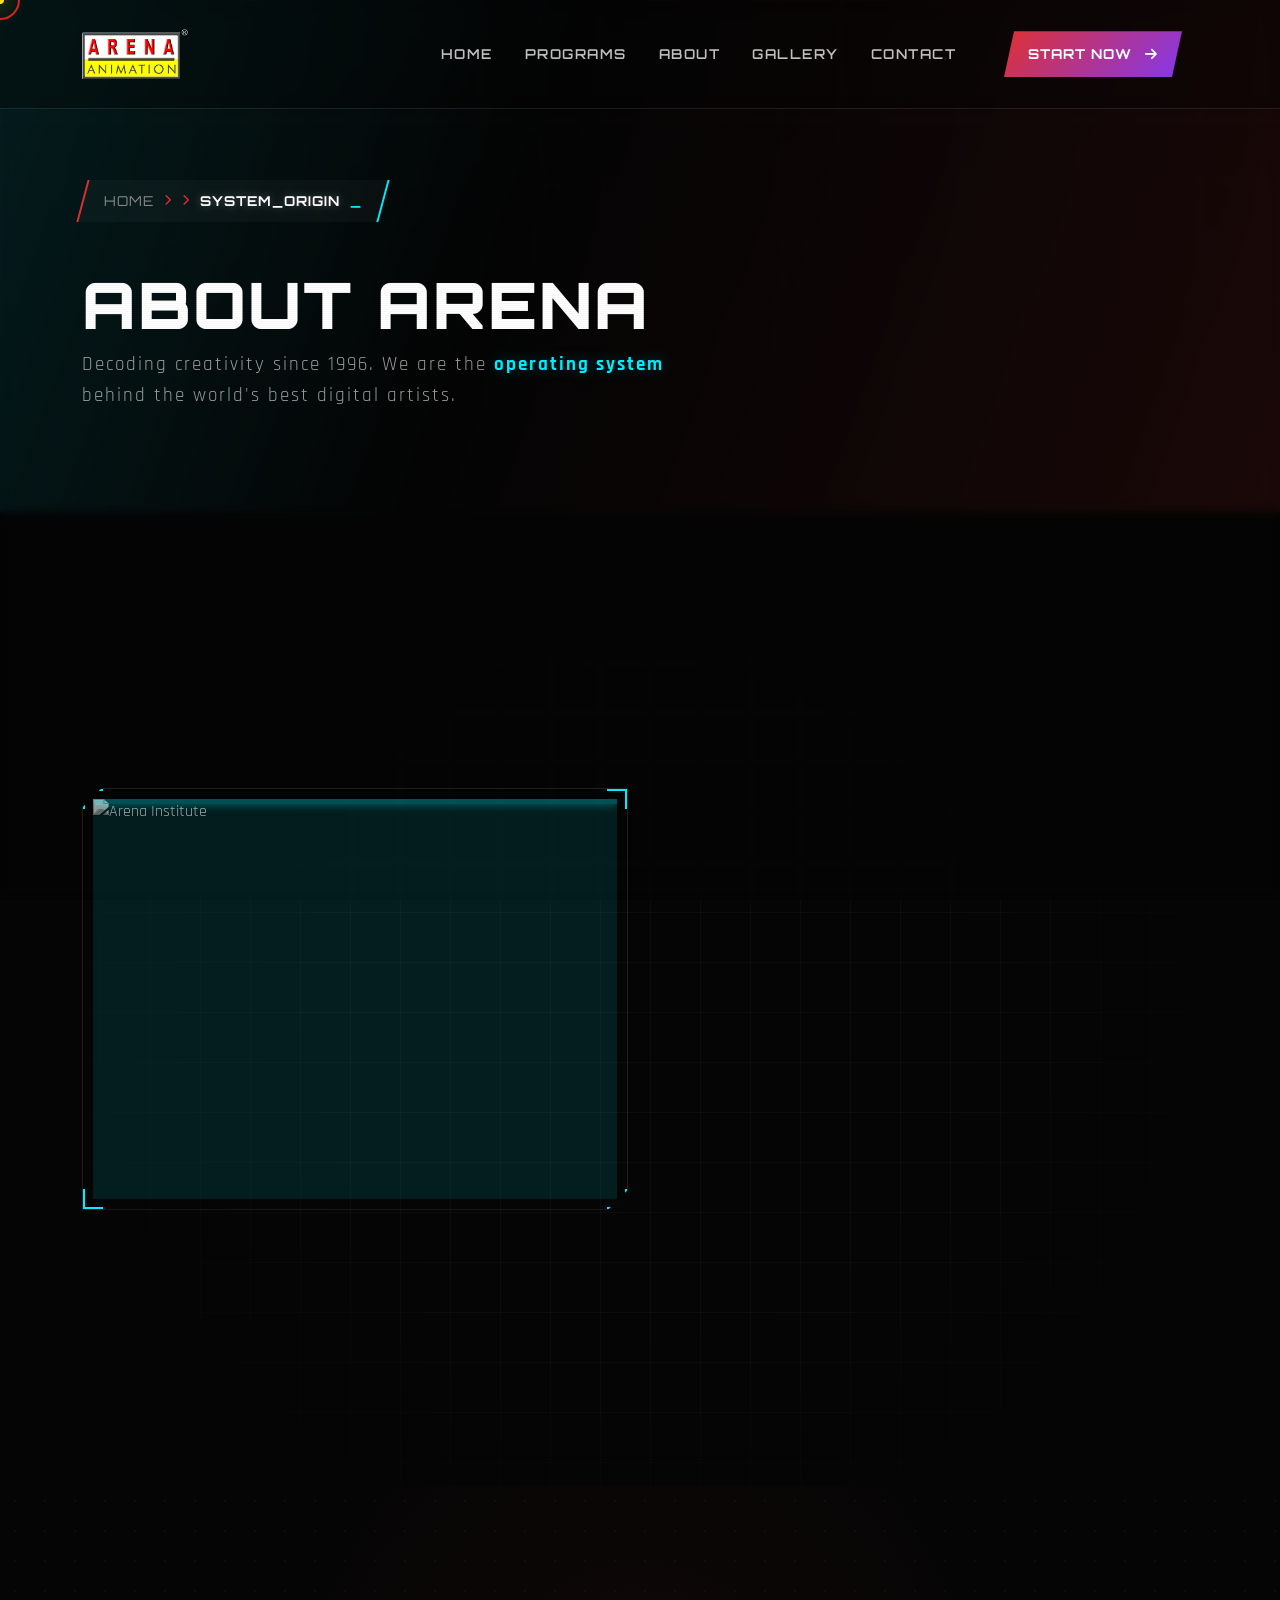
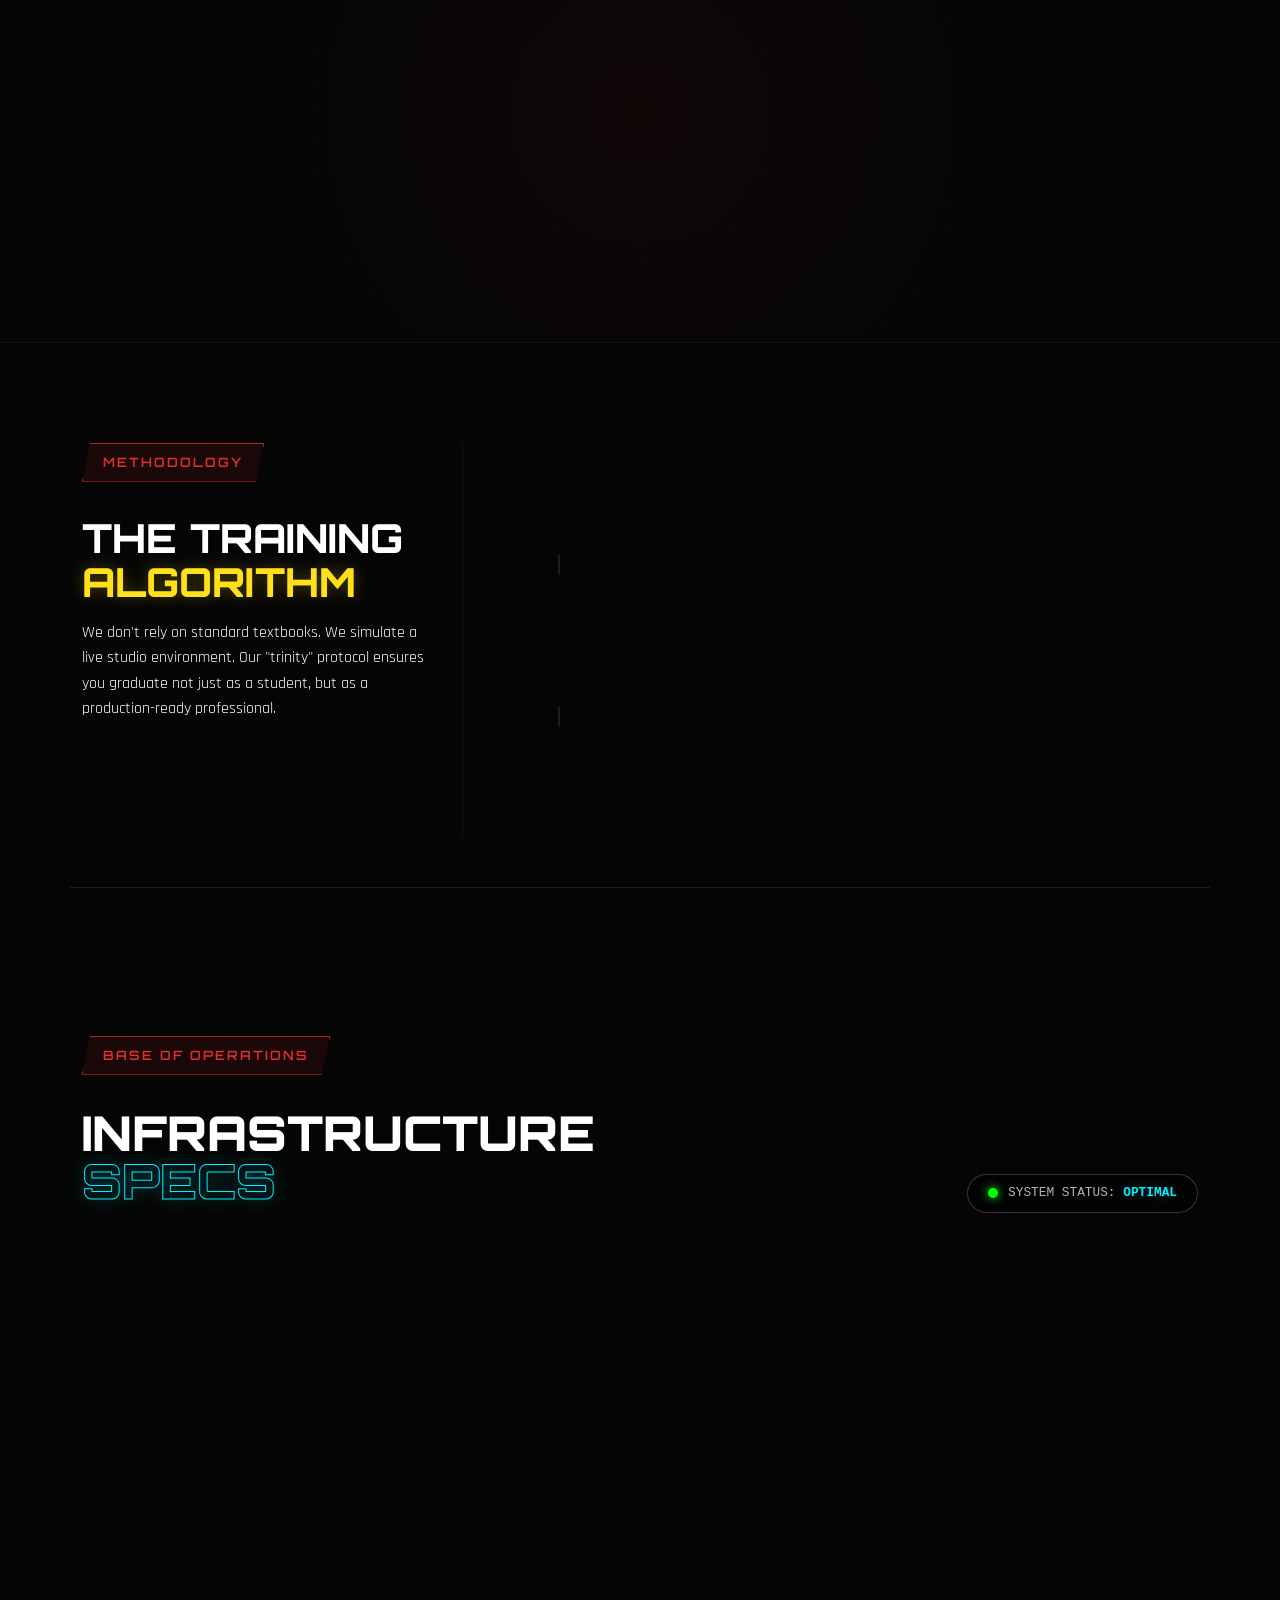
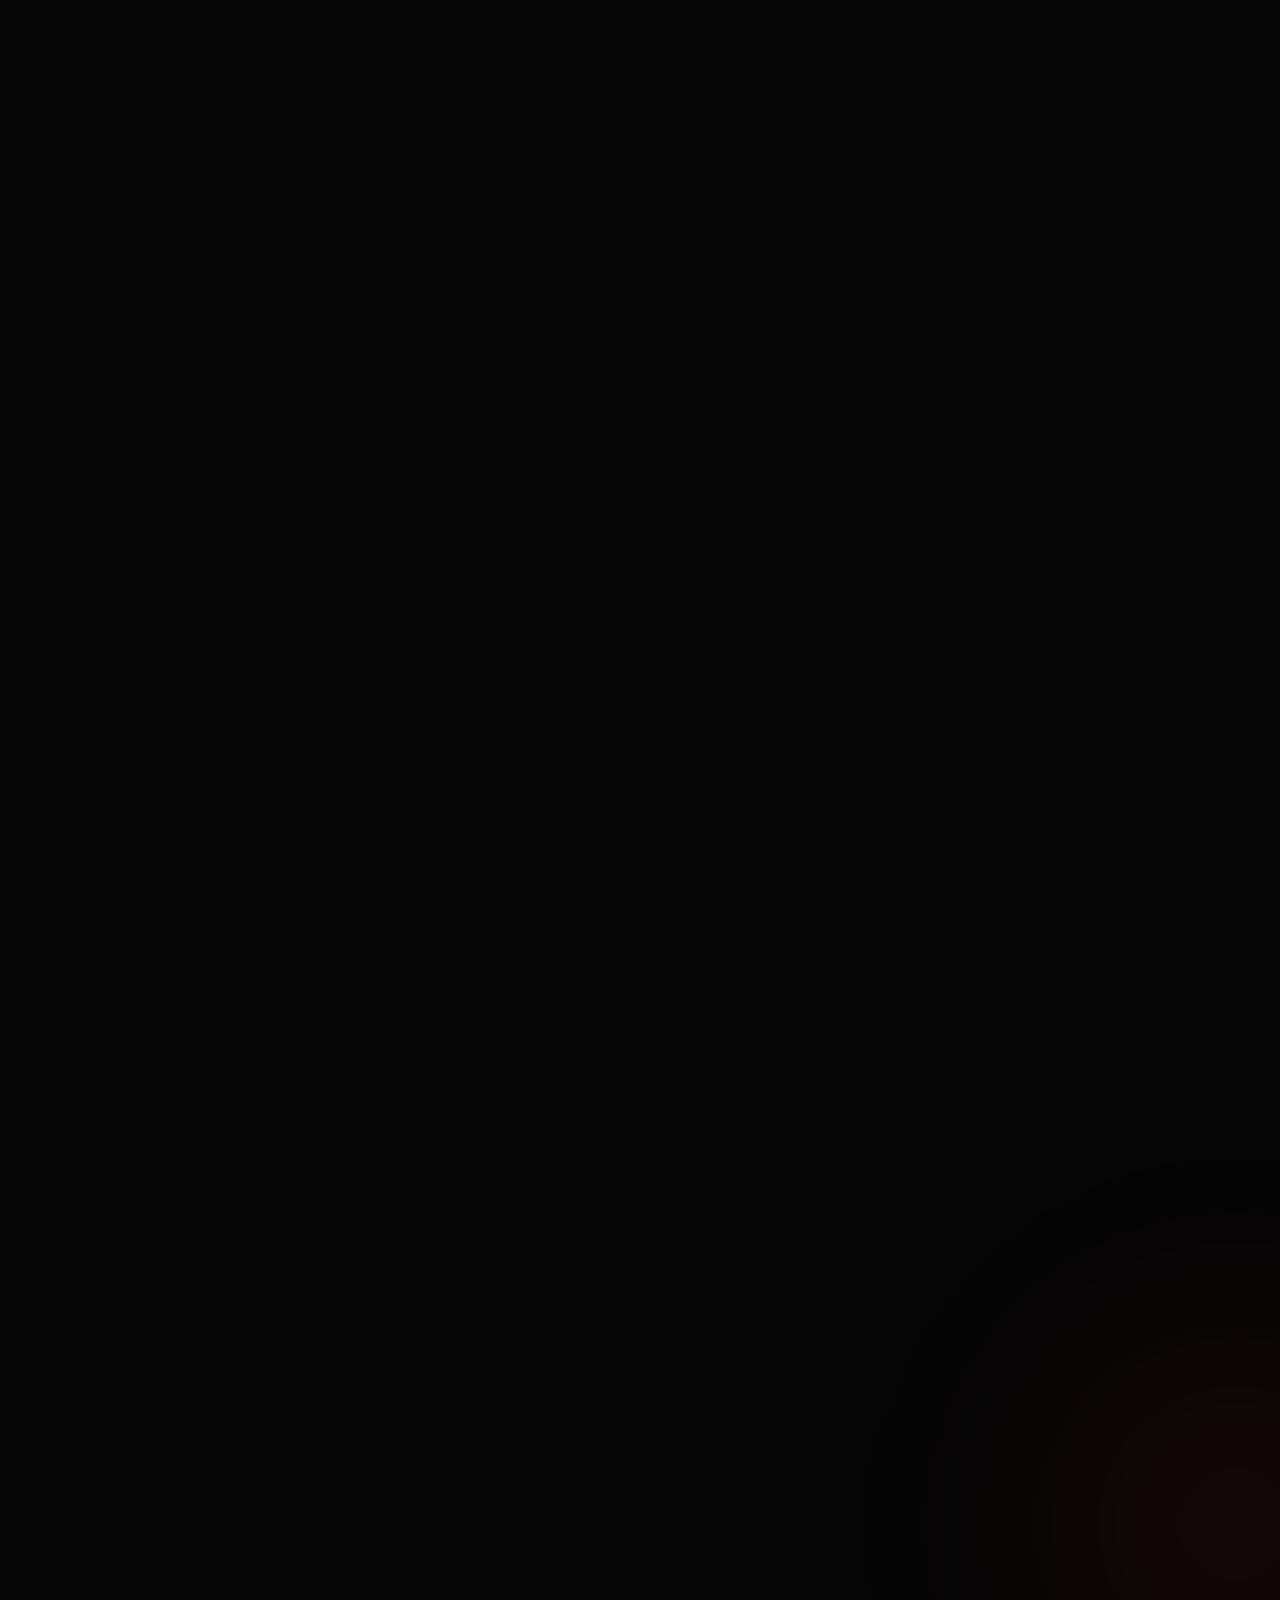
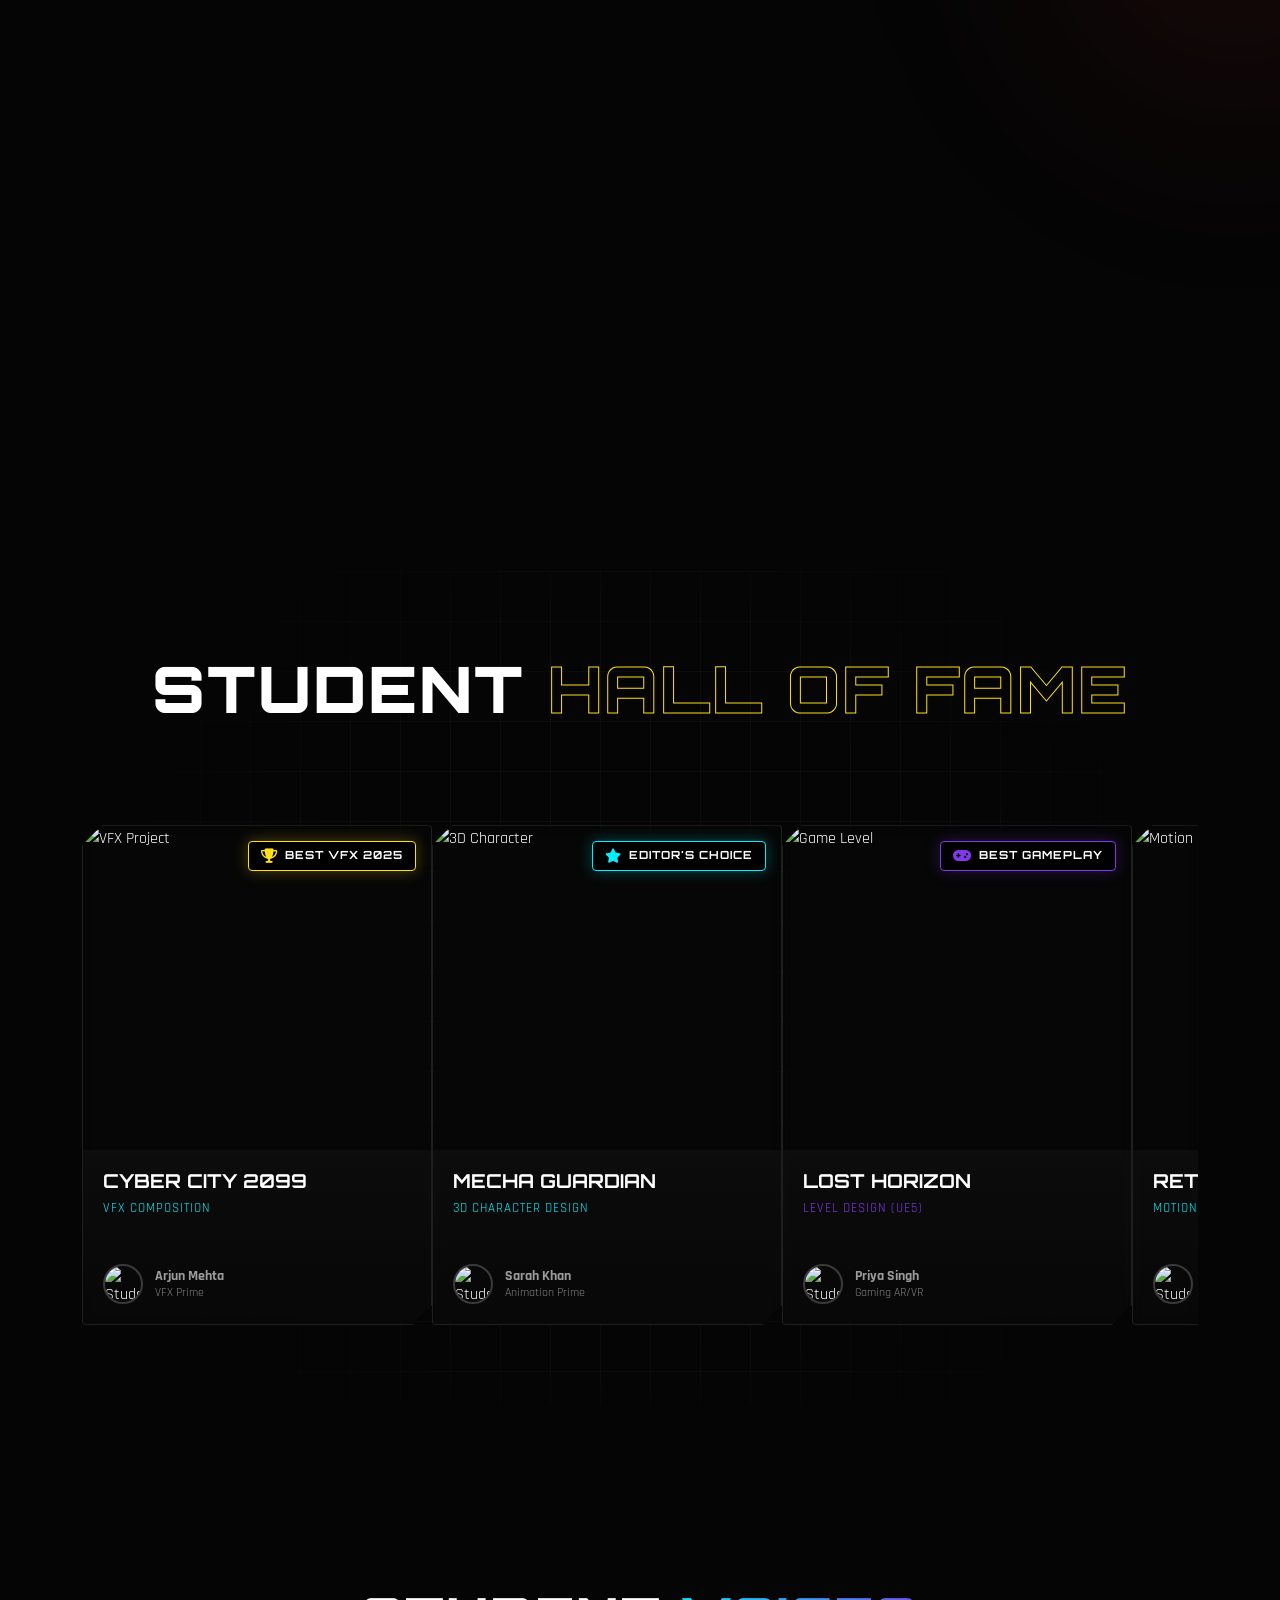
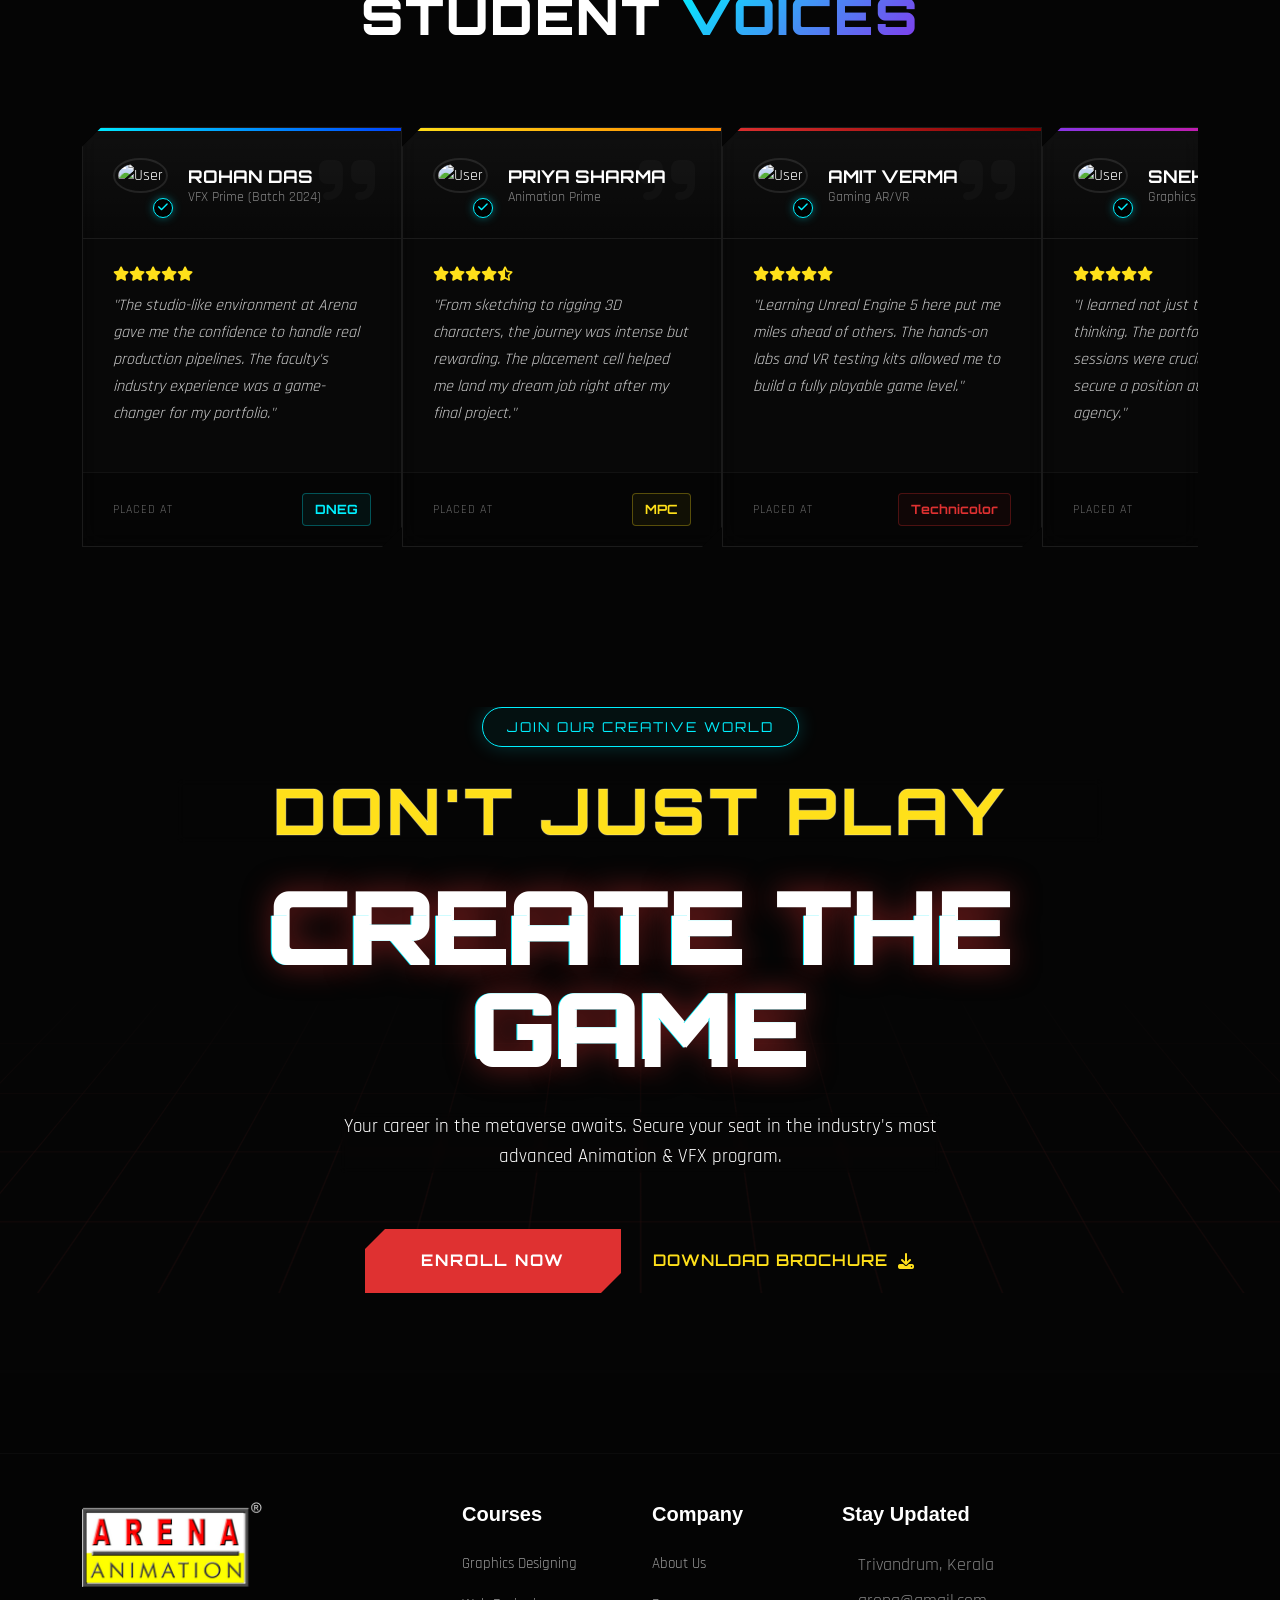
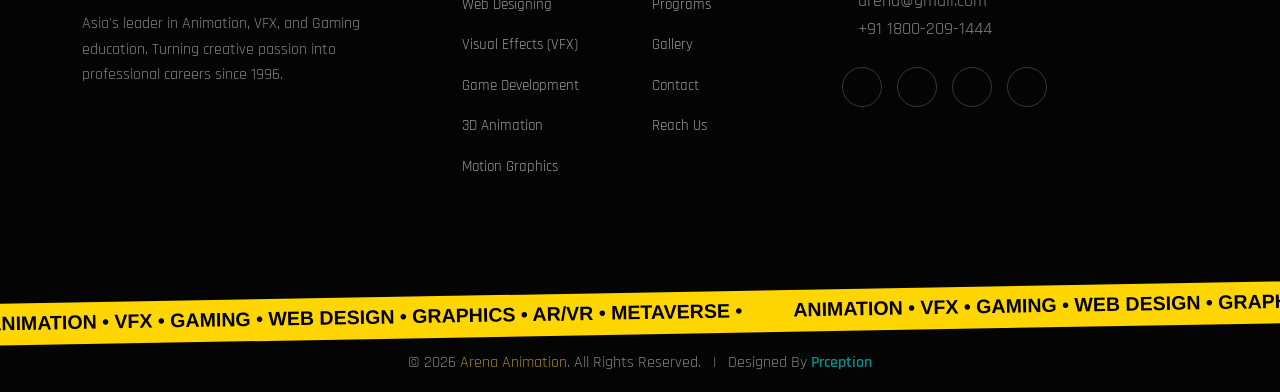
==== commit 9c9839d2: "changes" ====
--- a/about.html
+++ b/about.html
@@ -2,12 +2,12 @@
 <html lang="en">
 <!-- ==================================
 
-Designed under https://prception.in
+Designed by https://prception.in
 
 =====================================-->
 
 <!-- ==============================
-Designed and developed by
+Developed by
 - Mohammed Nihal 
 https://www.linkedin.com/in/m-nihal13
 https://github.com/mnihal-13
@@ -513,35 +513,37 @@
             <div class="row">
 
                 <div class="col-lg-5 col-md-12 relative-wrapper">
-                    <div class="animate-on-scroll">
-                        <div class="hero-badge-container animate-on-scroll">
-                            <div class="hero-badge">
-                                <span class="badge-dot"></span>
-                                <span>The Arena Advantage</span>
-                            </div>
-                        </div>
-
-                        <h2 class="why-title">
-                            WHY THE <br>
-                            <span class="gradient-text">INDUSTRY</span> <br>
-                            HIRES US
-                        </h2>
-
-                        <p class="why-desc">
-                            We don't just teach software. We cultivate the mindset of a creator.
-                            From day one, you train on studio workflows with the same tech used in
-                            <span class="highlight-text">Marvel</span> & <span class="highlight-text">Disney</span>
-                            productions.
-                        </p>
-
-                        <div class="why-stats">
-                            <div class="mini-stat">
-                                <span class="ms-num">97%</span>
-                                <span class="ms-label">Placement Support</span>
-                            </div>
-                            <div class="mini-stat">
-                                <span class="ms-num">1:1</span>
-                                <span class="ms-label">Student Ratio</span>
+                    <div class="why-sticky-content">
+                        <div class="animate-on-scroll">
+                            <div class="hero-badge-container animate-on-scroll">
+                                <div class="hero-badge">
+                                    <span class="badge-dot"></span>
+                                    <span>The Arena Advantage</span>
+                                </div>
+                            </div>
+
+                            <h2 class="why-title">
+                                WHY THE <br>
+                                <span class="gradient-text">INDUSTRY</span> <br>
+                                HIRES US
+                            </h2>
+
+                            <p class="why-desc">
+                                We don't just teach software. We cultivate the mindset of a creator.
+                                From day one, you train on studio workflows with the same tech used in
+                                <span class="highlight-text">Marvel</span> & <span class="highlight-text">Disney</span>
+                                productions.
+                            </p>
+
+                            <div class="why-stats">
+                                <div class="mini-stat">
+                                    <span class="ms-num">97%</span>
+                                    <span class="ms-label">Placement Support</span>
+                                </div>
+                                <div class="mini-stat">
+                                    <span class="ms-num">1:1</span>
+                                    <span class="ms-label">Student Ratio</span>
+                                </div>
                             </div>
                         </div>
                     </div>
@@ -685,7 +687,6 @@
     </section>
 
     <!-- Student Showcase Section -->
-
     <section id="student-showcase" class="showcase-section p-u">
         <div class="showcase-bg-grid"></div>
 
--- a/assets/css/style.css
+++ b/assets/css/style.css
@@ -226,23 +226,23 @@
     transition: all 0.3s ease;
 }
 
-.nav-link::before {
+/* .nav-link::before {
     content: '';
     position: absolute;
     bottom: 0;
     left: 50%;
     width: 0;
     height: 2px;
-    background: linear-gradient(90deg, transparent, var(--arena-red), transparent);
+    background: linear-gradient(90deg, transparent, var(--neon-cyan), transparent);
     transition: all 0.3s ease;
     transform: translateX(-50%);
-    box-shadow: 0 0 10px var(--arena-red);
-}
+    box-shadow: 0 0 10px var(--neon-cyan);
+} */
 
 .nav-link:hover,
 .nav-link.active {
-    color: var(--arena-red) !important;
-    text-shadow: 0 0 10px var(--arena-red-glow);
+    color: var(--neon-cyan) !important;
+    text-shadow: 0 0 10px var(--neon-cyan-glow);
 }
 
 .nav-link:hover::before,
@@ -1714,6 +1714,10 @@
     background: linear-gradient(to bottom, #DF3131, #00f0ff);
 }
 
+.contact-info {
+    font-size: 1.1rem;
+}
+
 .panel-header h3 {
     font-family: 'Orbitron', sans-serif;
     font-size: 1.2rem;
@@ -2368,8 +2372,8 @@
     right: 15px;
     height: 70px;
     background: rgba(30, 30, 30, 0.6);
-    backdrop-filter: blur(15px);
-    -webkit-backdrop-filter: blur(15px);
+    backdrop-filter: blur(5px);
+    -webkit-backdrop-filter: blur(5px);
     border-top: 1px solid rgba(255, 255, 255, 0.3);
     border-left: 1px solid rgba(255, 255, 255, 0.3);
     border-radius: 16px;
@@ -2426,6 +2430,7 @@
     align-items: center;
     gap: 5px;
     transition: color 0.3s;
+    text-decoration: none;
 }
 
 .glass-btn:hover {
@@ -2624,7 +2629,7 @@
 .footer-ticker {
     background: #FFD600;
     /* Arena Yellow */
-    padding: 15px 0;
+    padding: 5px 0;
     overflow: hidden;
     margin-top: 50px;
     transform: rotate(-1deg) scale(1.02);
@@ -5062,6 +5067,7 @@
     padding: 20px;
     border-left: 3px solid var(--arena-red);
     transition: all 0.3s ease;
+    backdrop-filter: blur(9px);
 }
 
 .pipeline-step:hover {
@@ -5091,7 +5097,7 @@
 
 .step-content p {
     font-size: 0.9rem;
-    color: rgba(255, 255, 255, 0.6);
+    color: rgba(255, 255, 255, 0.8);
     margin: 0;
 }
 
@@ -5787,9 +5793,15 @@
 }
 
 
-.footer-bottom {
+.footer-bottom-span {
     color: #018f87;
     font-weight: 600;
+    font-size: 1rem;
+}
+
+.footer-bottom-span:hover {
+    transition: 0.3s;
+    color: #00f0ff;
 }
 
 /* ============================================
@@ -5861,4 +5873,614 @@
         height: 45px;
         font-size: 1rem;
     }
+}
+
+/* Course Page Specific Styles */
+.course-hero {
+    position: relative;
+    min-height: 70vh;
+    display: flex;
+    align-items: center;
+    padding-top: 120px;
+    overflow: hidden;
+    background: linear-gradient(135deg, rgba(5, 5, 5, 1) 0%, rgba(20, 10, 10, 1) 50%, rgba(5, 5, 5, 1) 100%);
+}
+
+.course-hero::before {
+    content: '';
+    position: absolute;
+    top: 0;
+    left: 0;
+    width: 100%;
+    height: 100%;
+    background:
+        radial-gradient(circle at 20% 80%, rgba(223, 49, 49, 0.15) 0%, transparent 40%),
+        radial-gradient(circle at 80% 20%, rgba(255, 224, 26, 0.1) 0%, transparent 40%);
+    z-index: 1;
+}
+
+.course-hero .grid-overlay {
+    position: absolute;
+    top: 0;
+    left: 0;
+    width: 100%;
+    height: 100%;
+    background:
+        linear-gradient(90deg, rgba(223, 49, 49, 0.03) 1px, transparent 1px),
+        linear-gradient(rgba(223, 49, 49, 0.03) 1px, transparent 1px);
+    background-size: 60px 60px;
+    z-index: 1;
+    animation: gridMove 30s linear infinite;
+}
+
+.course-hero-content {
+    position: relative;
+    z-index: 10;
+}
+
+.course-badge {
+    display: inline-flex;
+    align-items: center;
+    gap: 0.75rem;
+    background: rgba(223, 49, 49, 0.1);
+    border: 1px solid var(--arena-red);
+    padding: 0.75rem 1.5rem;
+    font-family: var(--font-display);
+    font-weight: 600;
+    font-size: 0.85rem;
+    text-transform: uppercase;
+    letter-spacing: 2px;
+    clip-path: polygon(10px 0, 100% 0, calc(100% - 10px) 100%, 0 100%);
+    margin-bottom: 1.5rem;
+    backdrop-filter: blur(5px);
+}
+
+.course-badge .dot {
+    width: 8px;
+    height: 8px;
+    background: var(--arena-red);
+    border-radius: 50%;
+    animation: pulse 2s ease-in-out infinite;
+    box-shadow: 0 0 10px var(--arena-red);
+}
+
+.course-title {
+    font-family: var(--font-display);
+    font-size: clamp(2.5rem, 5vw, 4.5rem);
+    font-weight: 900;
+    text-transform: uppercase;
+    letter-spacing: 3px;
+    margin-bottom: 1.5rem;
+    line-height: 1.1;
+}
+
+.course-title .glitch-effect {
+    position: relative;
+    display: inline-block;
+    animation: textGlow 3s ease-in-out infinite;
+}
+
+.course-subtitle {
+    font-family: var(--font-body);
+    font-size: 1.25rem;
+    color: rgba(255, 255, 255, 0.7);
+    max-width: 600px;
+    line-height: 1.8;
+}
+
+.hero-floating-shapes {
+    position: absolute;
+    right: 0;
+    top: 50%;
+    transform: translateY(-50%);
+    width: 40%;
+    height: 80%;
+    z-index: 2;
+    pointer-events: none;
+}
+
+.floating-shape {
+    position: absolute;
+    border: 2px solid;
+    opacity: 0.3;
+    animation: floatShape 8s ease-in-out infinite;
+}
+
+.floating-shape.shape-1 {
+    width: 100px;
+    height: 100px;
+    border-color: var(--arena-red);
+    top: 20%;
+    right: 20%;
+    transform: rotate(45deg);
+    animation-delay: 0s;
+}
+
+.floating-shape.shape-2 {
+    width: 60px;
+    height: 60px;
+    border-color: var(--arena-yellow);
+    top: 50%;
+    right: 40%;
+    border-radius: 50%;
+    animation-delay: 2s;
+}
+
+.floating-shape.shape-3 {
+    width: 80px;
+    height: 80px;
+    border-color: var(--neon-purple);
+    top: 70%;
+    right: 15%;
+    animation-delay: 4s;
+}
+
+@keyframes floatShape {
+
+    0%,
+    100% {
+        transform: translateY(0) rotate(0deg);
+        opacity: 0.3;
+    }
+
+    50% {
+        transform: translateY(-20px) rotate(10deg);
+        opacity: 0.6;
+    }
+}
+
+/* Content Section */
+.course-content-section {
+    padding: 6rem 0;
+    position: relative;
+    z-index: 10;
+    background: var(--dark-bg);
+}
+
+.course-content-section::before {
+    content: '';
+    position: absolute;
+    top: 0;
+    left: 0;
+    width: 100%;
+    height: 100%;
+    background: radial-gradient(circle at 50% 0%, rgba(223, 49, 49, 0.05) 0%, transparent 50%);
+    pointer-events: none;
+}
+
+.content-card {
+    background: rgba(17, 17, 17, 0.8);
+    border: 1px solid rgba(255, 255, 255, 0.1);
+    border-radius: 20px;
+    padding: 3rem;
+    position: relative;
+    overflow: hidden;
+    backdrop-filter: blur(10px);
+    transition: all 0.4s ease;
+}
+
+.content-card::before {
+    content: '';
+    position: absolute;
+    top: 0;
+    left: 0;
+    width: 100%;
+    height: 3px;
+    background: linear-gradient(90deg, var(--arena-red), var(--arena-yellow), var(--neon-purple));
+}
+
+.content-card:hover {
+    border-color: rgba(223, 49, 49, 0.3);
+    transform: translateY(-5px);
+    box-shadow: 0 20px 60px rgba(223, 49, 49, 0.1);
+}
+
+.section-label {
+    font-family: var(--font-display);
+    font-size: 0.85rem;
+    color: var(--arena-red);
+    text-transform: uppercase;
+    letter-spacing: 3px;
+    margin-bottom: 1rem;
+    display: flex;
+    align-items: center;
+    gap: 0.5rem;
+}
+
+.section-label::before {
+    content: '';
+    width: 30px;
+    height: 2px;
+    background: var(--arena-red);
+}
+
+.content-title {
+    font-family: var(--font-display);
+    font-size: 2rem;
+    font-weight: 700;
+    margin-bottom: 1.5rem;
+}
+
+.content-text {
+    font-family: var(--font-body);
+    font-size: 1.1rem;
+    color: rgba(255, 255, 255, 0.75);
+    line-height: 1.9;
+    margin-bottom: 1.5rem;
+}
+
+.content-text:last-child {
+    margin-bottom: 0;
+}
+
+/* Image Wrapper Styles */
+.content-image-wrapper {
+    position: relative;
+    border-radius: 20px;
+    overflow: hidden;
+}
+
+.content-main-image {
+    width: 100%;
+    height: 400px;
+    object-fit: cover;
+    border-radius: 20px;
+    display: block;
+    transition: transform 0.6s ease;
+}
+
+.content-image-wrapper:hover .content-main-image {
+    transform: scale(1.05);
+}
+
+.image-accent-border {
+    position: absolute;
+    top: 20px;
+    left: 20px;
+    right: -20px;
+    bottom: -20px;
+    border: 2px solid var(--arena-red);
+    border-radius: 20px;
+    z-index: -1;
+    opacity: 0.5;
+}
+
+.content-image-wrapper.secondary .image-accent-border {
+    top: -20px;
+    left: -20px;
+    right: 20px;
+    bottom: 20px;
+    border-color: var(--arena-yellow);
+}
+
+.image-glow {
+    position: absolute;
+    top: 50%;
+    left: 50%;
+    transform: translate(-50%, -50%);
+    width: 80%;
+    height: 80%;
+    background: radial-gradient(circle, rgba(223, 49, 49, 0.3) 0%, transparent 70%);
+    z-index: -1;
+    filter: blur(40px);
+}
+
+.image-glow.secondary {
+    background: radial-gradient(circle, rgba(255, 224, 26, 0.3) 0%, transparent 70%);
+}
+
+/* Feature Highlight Cards */
+.feature-highlight-card {
+    background: rgba(17, 17, 17, 0.8);
+    border: 1px solid rgba(255, 255, 255, 0.1);
+    border-radius: 16px;
+    padding: 2rem;
+    text-align: center;
+    position: relative;
+    overflow: hidden;
+    transition: all 0.4s ease;
+}
+
+.feature-highlight-card::before {
+    content: '';
+    position: absolute;
+    top: 0;
+    left: 0;
+    width: 100%;
+    height: 2px;
+    background: linear-gradient(90deg, transparent, var(--arena-red), transparent);
+    opacity: 0;
+    transition: opacity 0.4s ease;
+}
+
+.feature-highlight-card:hover::before {
+    opacity: 1;
+}
+
+.feature-highlight-card:hover {
+    transform: translateY(-5px);
+    border-color: rgba(223, 49, 49, 0.3);
+    box-shadow: 0 15px 40px rgba(223, 49, 49, 0.1);
+}
+
+.feature-icon-box {
+    width: 70px;
+    height: 70px;
+    margin: 0 auto 1rem;
+    display: flex;
+    align-items: center;
+    justify-content: center;
+    background: linear-gradient(135deg, rgba(223, 49, 49, 0.2) 0%, rgba(223, 49, 49, 0.05) 100%);
+    border-radius: 16px;
+    font-size: 1.8rem;
+    color: var(--arena-red);
+    transition: all 0.4s ease;
+}
+
+.feature-highlight-card:hover .feature-icon-box {
+    transform: scale(1.1);
+    box-shadow: 0 0 30px rgba(223, 49, 49, 0.3);
+}
+
+.feature-highlight-card h4 {
+    font-family: var(--font-display);
+    font-size: 1.3rem;
+    font-weight: 700;
+    margin-bottom: 0.5rem;
+    color: #fff;
+}
+
+.feature-highlight-card p {
+    font-family: var(--font-body);
+    font-size: 0.95rem;
+    color: rgba(255, 255, 255, 0.6);
+    margin: 0;
+}
+
+/* Content Stats */
+.content-stats {
+    display: flex;
+    gap: 2rem;
+    margin-top: 2rem;
+    padding-top: 2rem;
+    border-top: 1px solid rgba(255, 255, 255, 0.1);
+}
+
+.content-stat {
+    display: flex;
+    flex-direction: column;
+}
+
+.content-stat .stat-number {
+    font-family: var(--font-display);
+    font-size: 2.5rem;
+    font-weight: 800;
+    background: linear-gradient(135deg, var(--arena-red), var(--arena-yellow));
+    -webkit-background-clip: text;
+    -webkit-text-fill-color: transparent;
+    background-clip: text;
+    line-height: 1;
+}
+
+.content-stat .stat-label {
+    font-family: var(--font-body);
+    font-size: 0.9rem;
+    color: rgba(255, 255, 255, 0.6);
+    text-transform: uppercase;
+    letter-spacing: 1px;
+    margin-top: 0.5rem;
+}
+
+@media (max-width: 991px) {
+    .content-main-image {
+        height: 300px;
+    }
+
+    .image-accent-border {
+        display: none;
+    }
+
+    .content-stats {
+        flex-wrap: wrap;
+    }
+}
+
+/* Software Section */
+.software-section {
+    padding: 6rem 0;
+    background: linear-gradient(180deg, var(--dark-bg) 0%, rgba(10, 10, 10, 1) 100%);
+    position: relative;
+    z-index: 10;
+}
+
+.software-section-title {
+    font-family: var(--font-display);
+    font-size: clamp(1.8rem, 4vw, 2.5rem);
+    font-weight: 700;
+    text-align: center;
+    margin-bottom: 3rem;
+}
+
+.software-grid {
+    display: grid;
+    grid-template-columns: repeat(auto-fit, minmax(250px, 1fr));
+    gap: 2rem;
+}
+
+.software-card {
+    background: rgba(17, 17, 17, 0.6);
+    border: 1px solid rgba(255, 255, 255, 0.08);
+    border-radius: 16px;
+    padding: 2.5rem 2rem;
+    text-align: center;
+    position: relative;
+    overflow: hidden;
+    transition: all 0.4s cubic-bezier(0.4, 0, 0.2, 1);
+    cursor: pointer;
+}
+
+.software-card::before {
+    content: '';
+    position: absolute;
+    top: 0;
+    left: 0;
+    width: 100%;
+    height: 100%;
+    background: linear-gradient(135deg, transparent 0%, rgba(255, 255, 255, 0.02) 100%);
+    opacity: 0;
+    transition: opacity 0.4s ease;
+}
+
+.software-card:hover::before {
+    opacity: 1;
+}
+
+.software-card:hover {
+    transform: translateY(-10px);
+    border-color: var(--arena-red);
+    box-shadow:
+        0 25px 50px rgba(0, 0, 0, 0.5),
+        0 0 40px rgba(223, 49, 49, 0.15),
+        inset 0 0 30px rgba(223, 49, 49, 0.03);
+}
+
+.software-icon {
+    width: 80px;
+    height: 80px;
+    margin: 0 auto 1.5rem;
+    display: flex;
+    align-items: center;
+    justify-content: center;
+    border-radius: 20px;
+    font-size: 2.5rem;
+    position: relative;
+    transition: all 0.4s ease;
+}
+
+.software-card:nth-child(1) .software-icon {
+    background: linear-gradient(135deg, rgba(255, 154, 0, 0.15) 0%, rgba(255, 154, 0, 0.05) 100%);
+    color: #ff9a00;
+    box-shadow: 0 0 30px rgba(255, 154, 0, 0.2);
+}
+
+.software-card:nth-child(2) .software-icon {
+    background: linear-gradient(135deg, rgba(49, 168, 255, 0.15) 0%, rgba(49, 168, 255, 0.05) 100%);
+    color: #31a8ff;
+    box-shadow: 0 0 30px rgba(49, 168, 255, 0.2);
+}
+
+.software-card:nth-child(3) .software-icon {
+    background: linear-gradient(135deg, rgba(82, 255, 82, 0.15) 0%, rgba(82, 255, 82, 0.05) 100%);
+    color: #52ff52;
+    box-shadow: 0 0 30px rgba(82, 255, 82, 0.2);
+}
+
+.software-card:nth-child(4) .software-icon {
+    background: linear-gradient(135deg, rgba(255, 45, 85, 0.15) 0%, rgba(255, 45, 85, 0.05) 100%);
+    color: #ff2d55;
+    box-shadow: 0 0 30px rgba(255, 45, 85, 0.2);
+}
+
+.software-card:hover .software-icon {
+    transform: scale(1.1);
+}
+
+.software-name {
+    font-family: var(--font-display);
+    font-size: 1.1rem;
+    font-weight: 600;
+    letter-spacing: 1px;
+    text-transform: uppercase;
+}
+
+/* CTA Section */
+.cta-section {
+    padding: 5rem 0;
+    background: linear-gradient(180deg, rgba(10, 10, 10, 1) 0%, var(--dark-bg) 100%);
+    text-align: center;
+    position: relative;
+    z-index: 10;
+}
+
+.cta-content {
+    max-width: 600px;
+    margin: 0 auto;
+}
+
+.cta-title {
+    font-family: var(--font-display);
+    font-size: 2rem;
+    margin-bottom: 1.5rem;
+}
+
+.cta-text {
+    color: rgba(255, 255, 255, 0.7);
+    margin-bottom: 2rem;
+    font-size: 1.1rem;
+}
+
+.btn-cta {
+    display: inline-flex;
+    align-items: center;
+    gap: 0.75rem;
+    background: linear-gradient(135deg, var(--arena-red), var(--neon-purple));
+    border: none;
+    padding: 1rem 2.5rem;
+    color: white;
+    font-family: var(--font-display);
+    font-weight: 700;
+    text-transform: uppercase;
+    letter-spacing: 2px;
+    text-decoration: none;
+    clip-path: polygon(15px 0, 100% 0, calc(100% - 15px) 100%, 0 100%);
+    position: relative;
+    overflow: hidden;
+    transition: all 0.3s ease;
+    box-shadow: 0 0 30px rgba(223, 49, 49, 0.4);
+}
+
+.btn-cta::before {
+    content: '';
+    position: absolute;
+    top: 0;
+    left: -100%;
+    width: 100%;
+    height: 100%;
+    background: linear-gradient(90deg, transparent, rgba(255, 255, 255, 0.3), transparent);
+    transition: left 0.5s ease;
+}
+
+.btn-cta:hover {
+    transform: translateY(-3px);
+    box-shadow: 0 0 50px rgba(223, 49, 49, 0.6);
+    color: white;
+}
+
+.btn-cta:hover::before {
+    left: 100%;
+}
+
+@media (max-width: 768px) {
+    .course-hero {
+        min-height: 60vh;
+        padding-top: 100px;
+    }
+
+    .content-card {
+        padding: 2rem;
+    }
+
+    .hero-floating-shapes {
+        display: none;
+    }
+}
+
+.footer-brand img {
+    height: 85px;
+}
+
+/* Why Us Sticky Content */
+.why-sticky-content {
+    width: 100%;
+    position: relative;
 }
